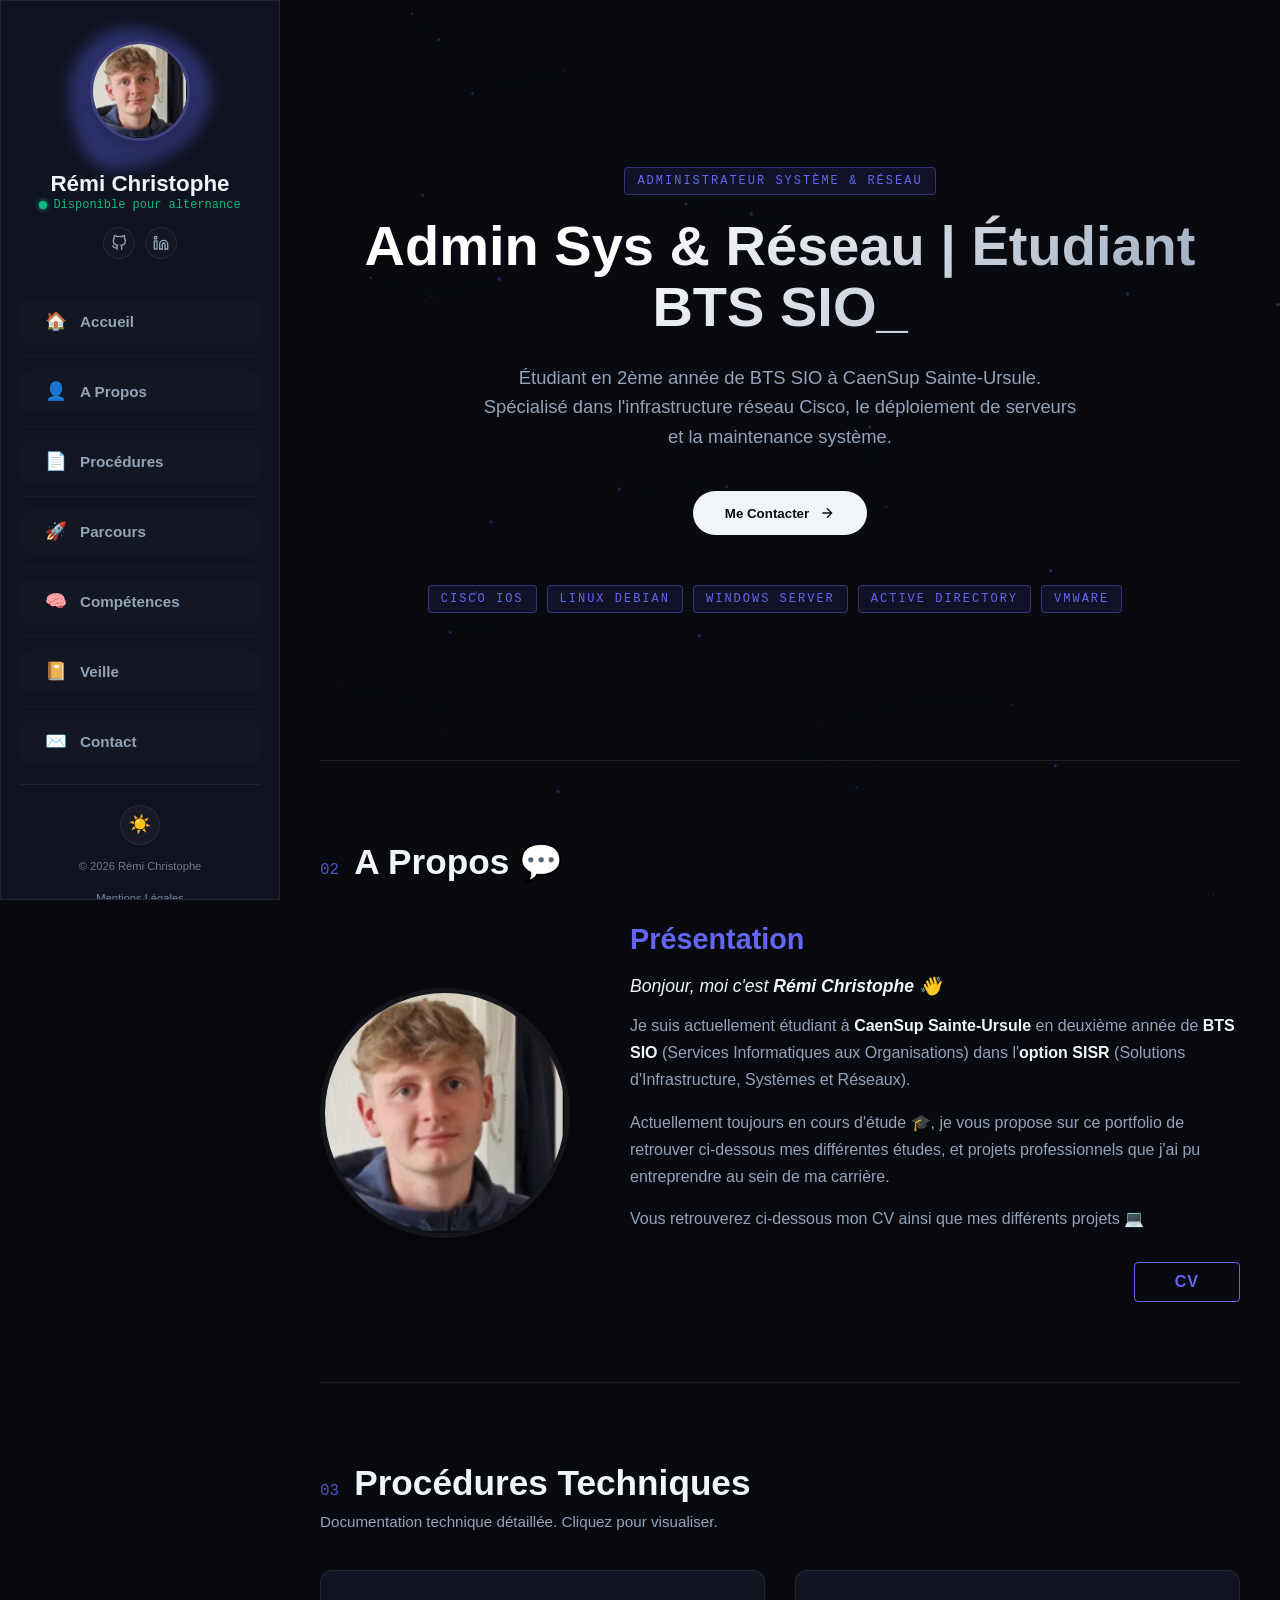
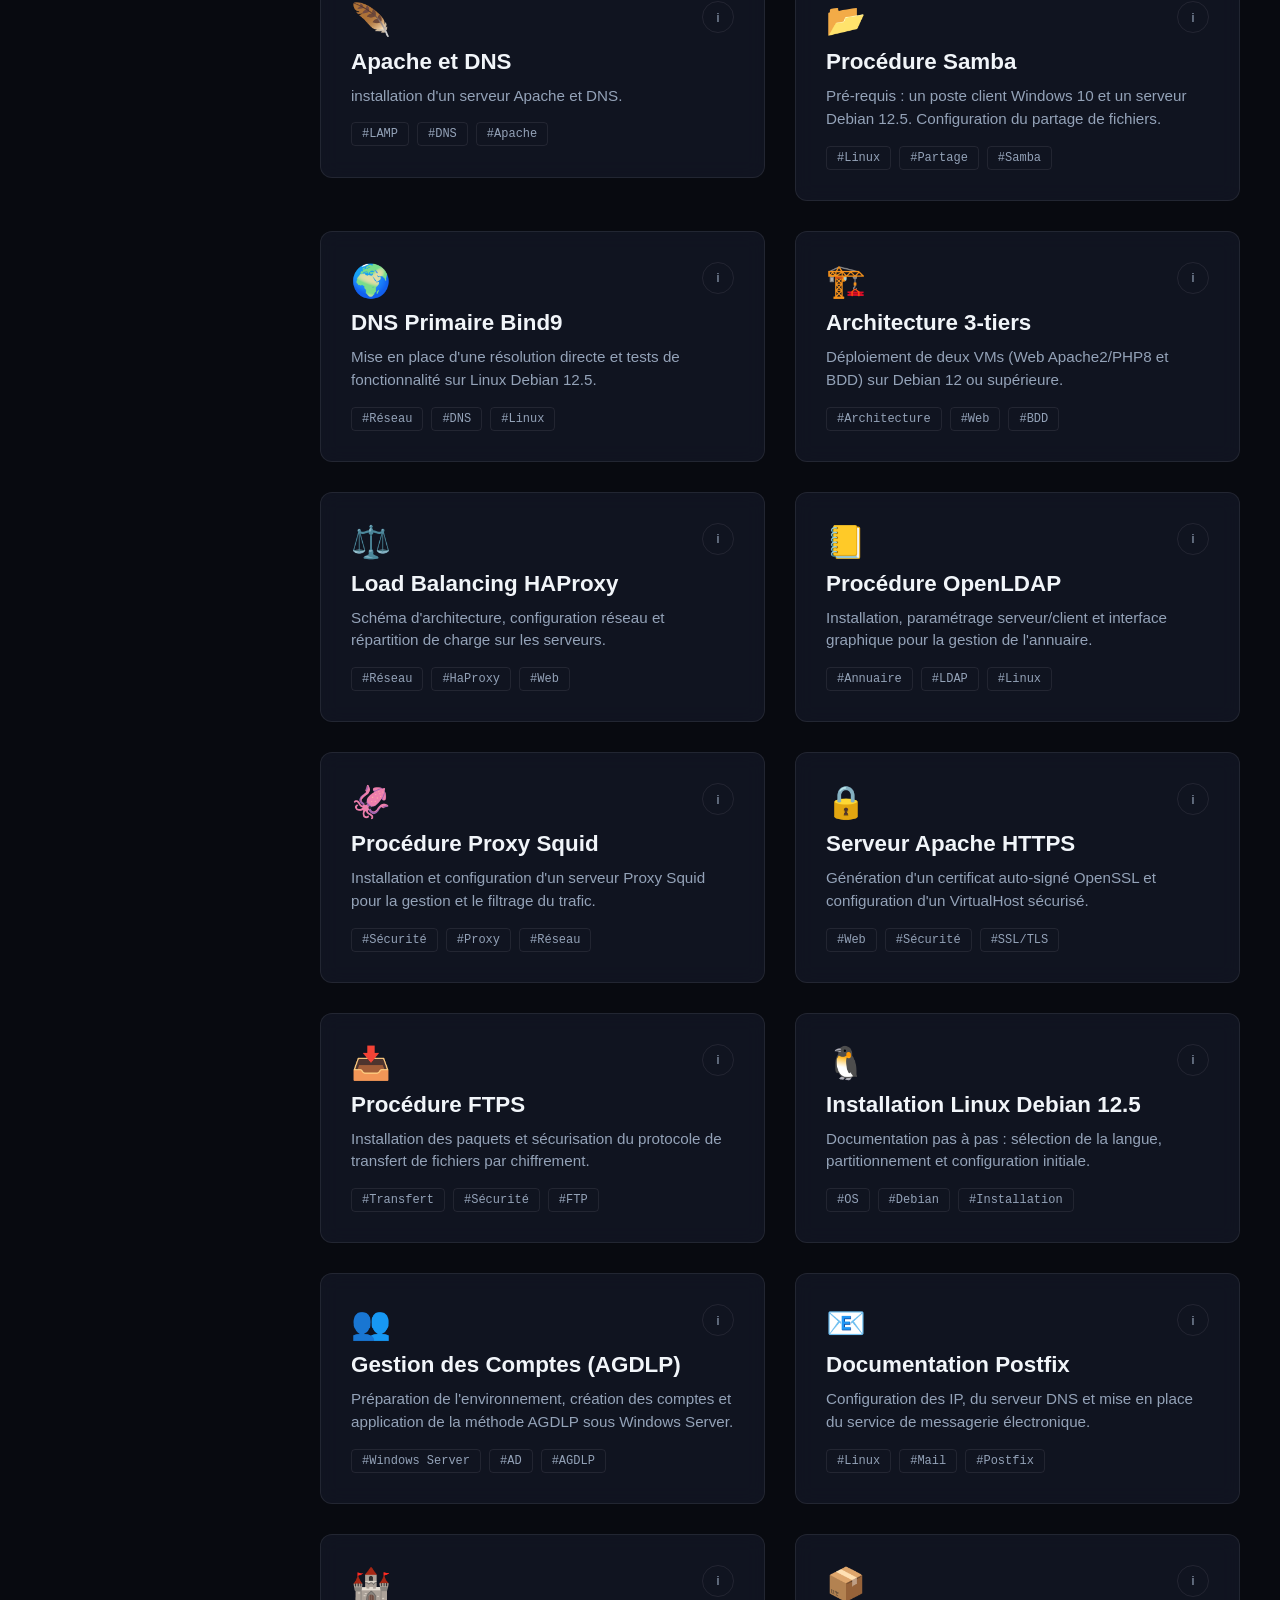
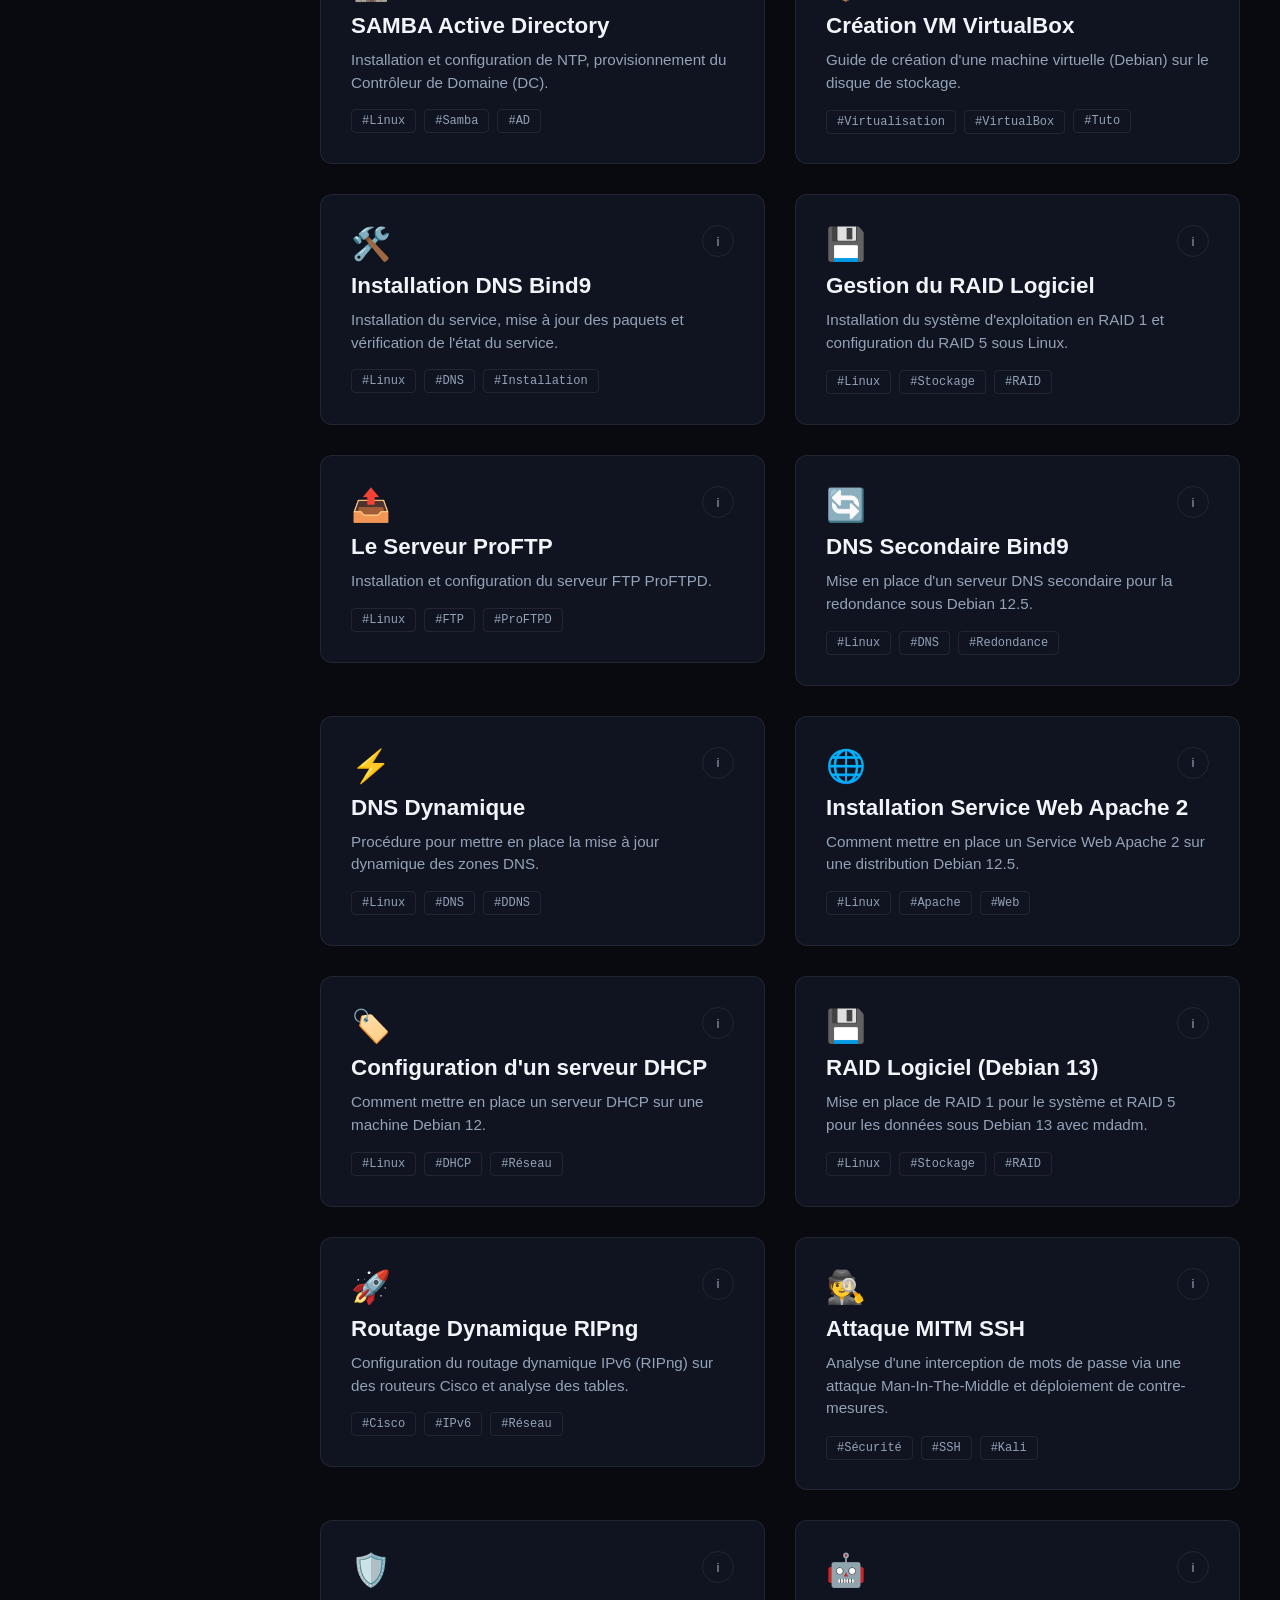
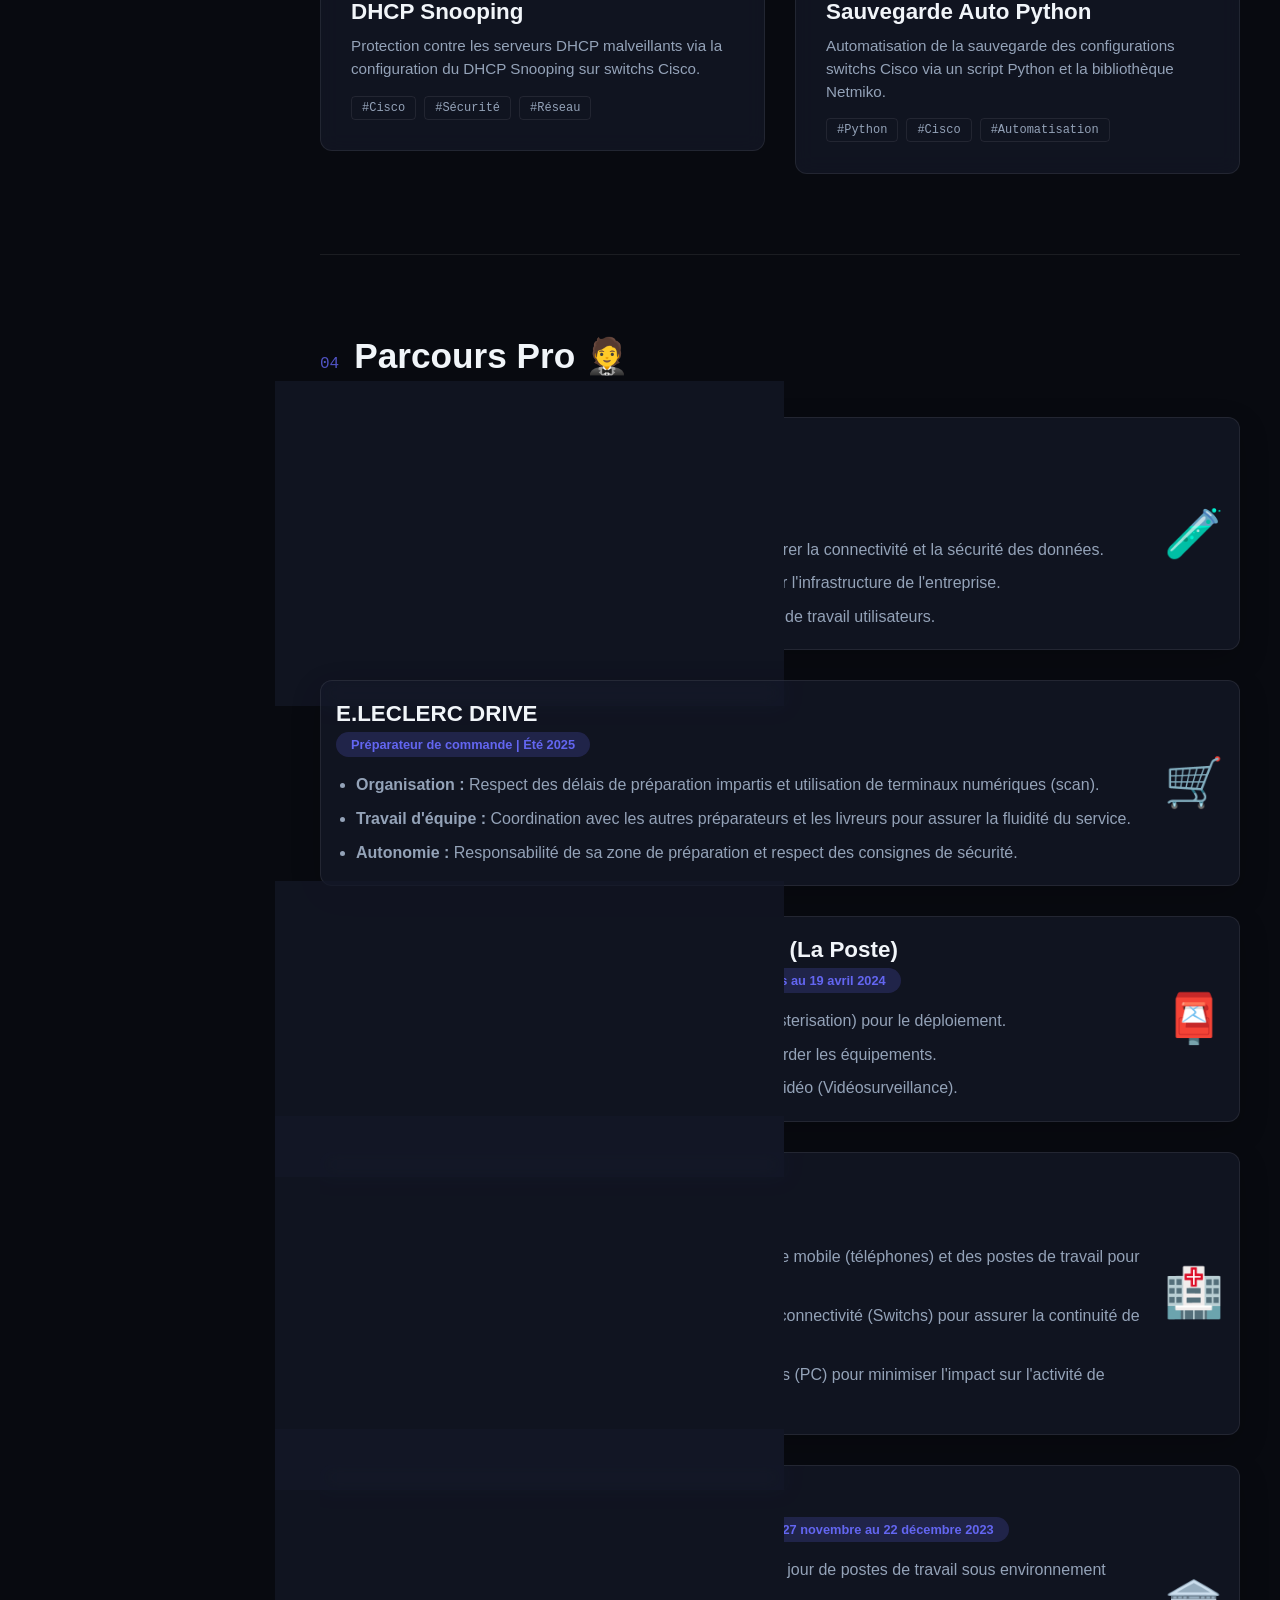
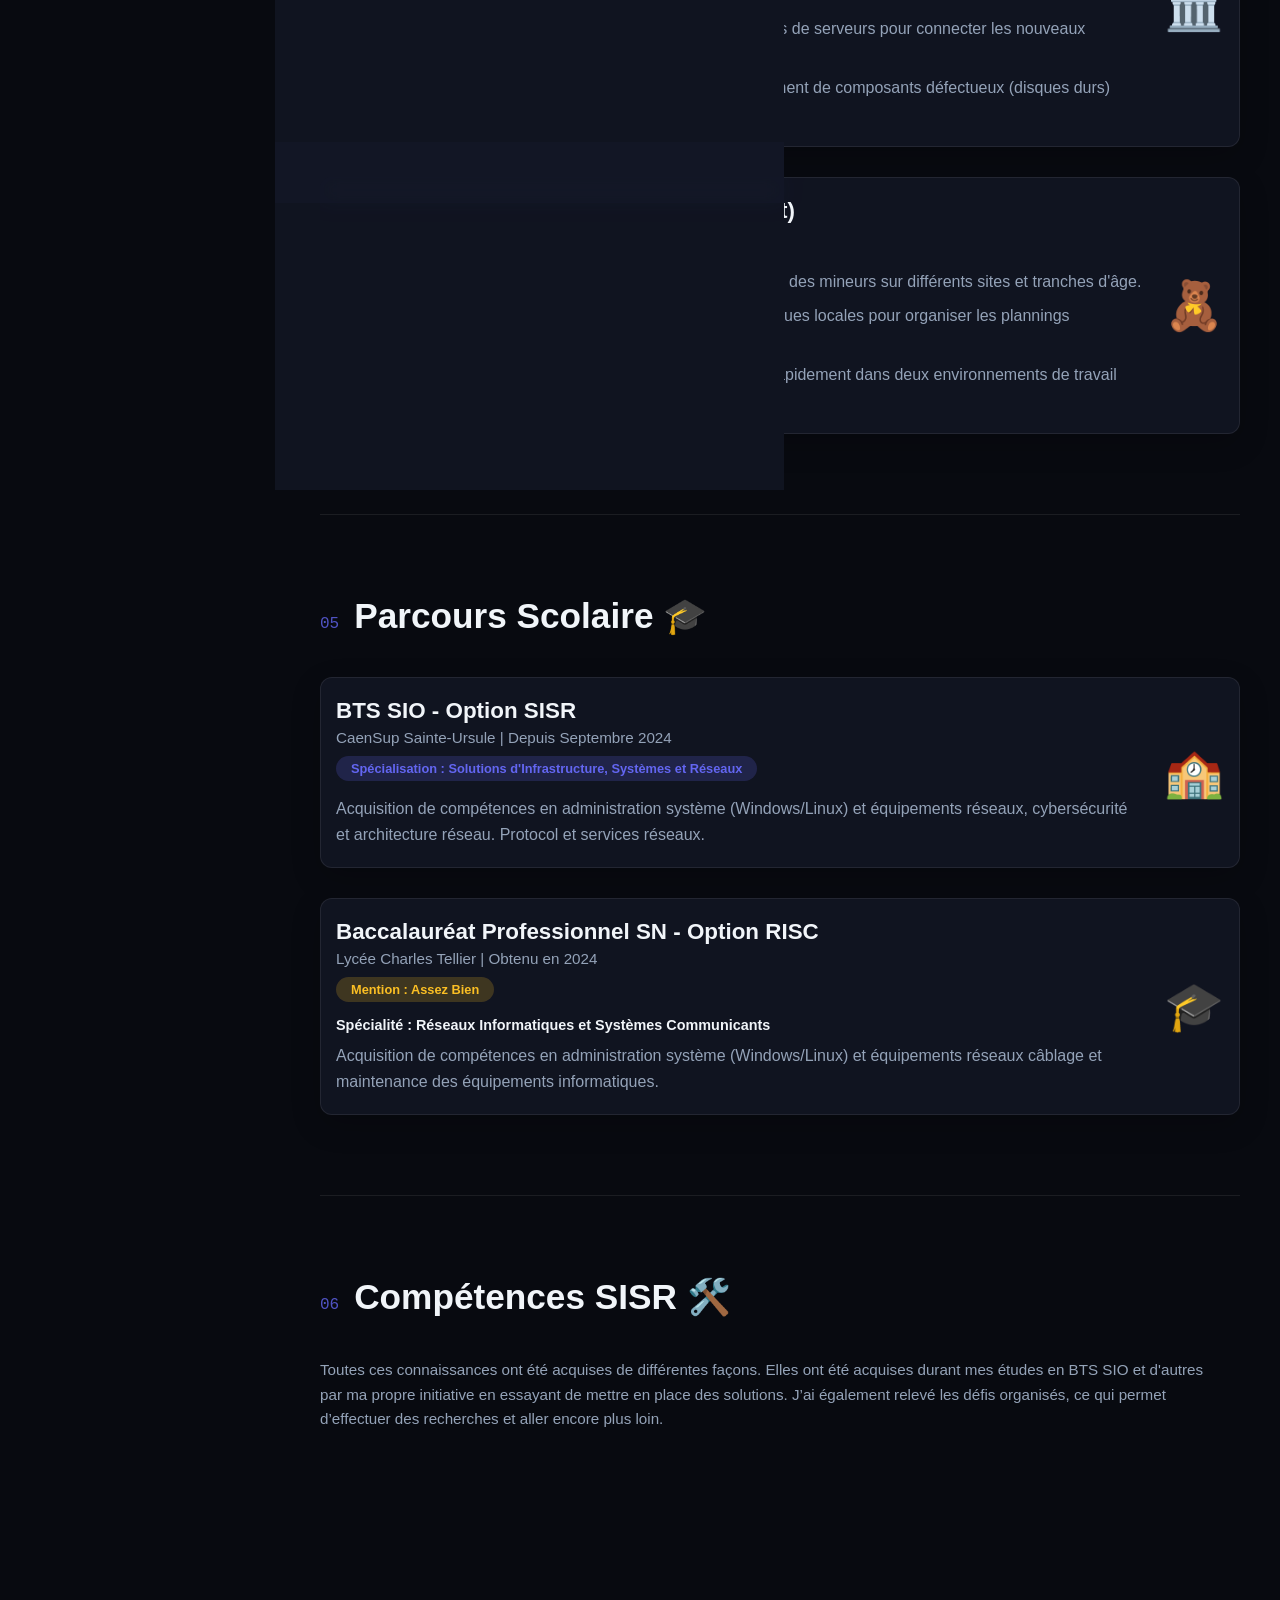
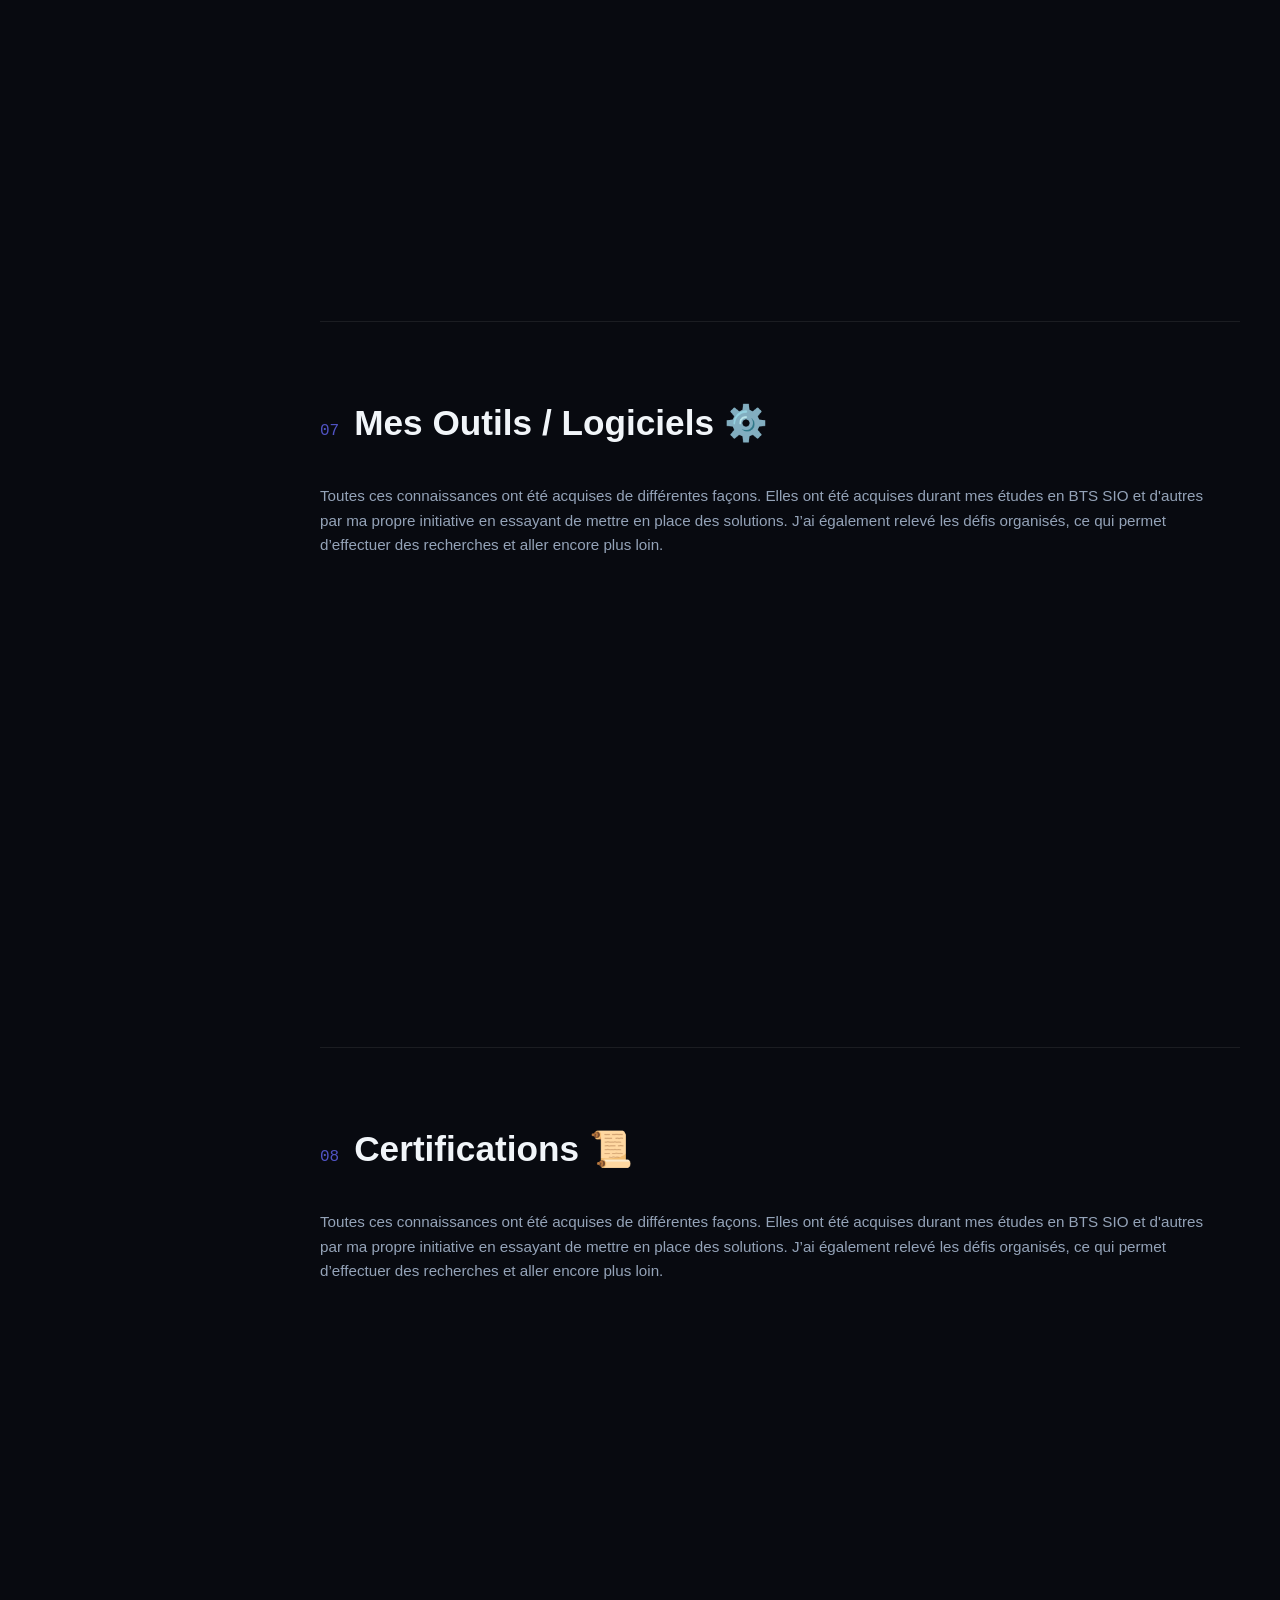
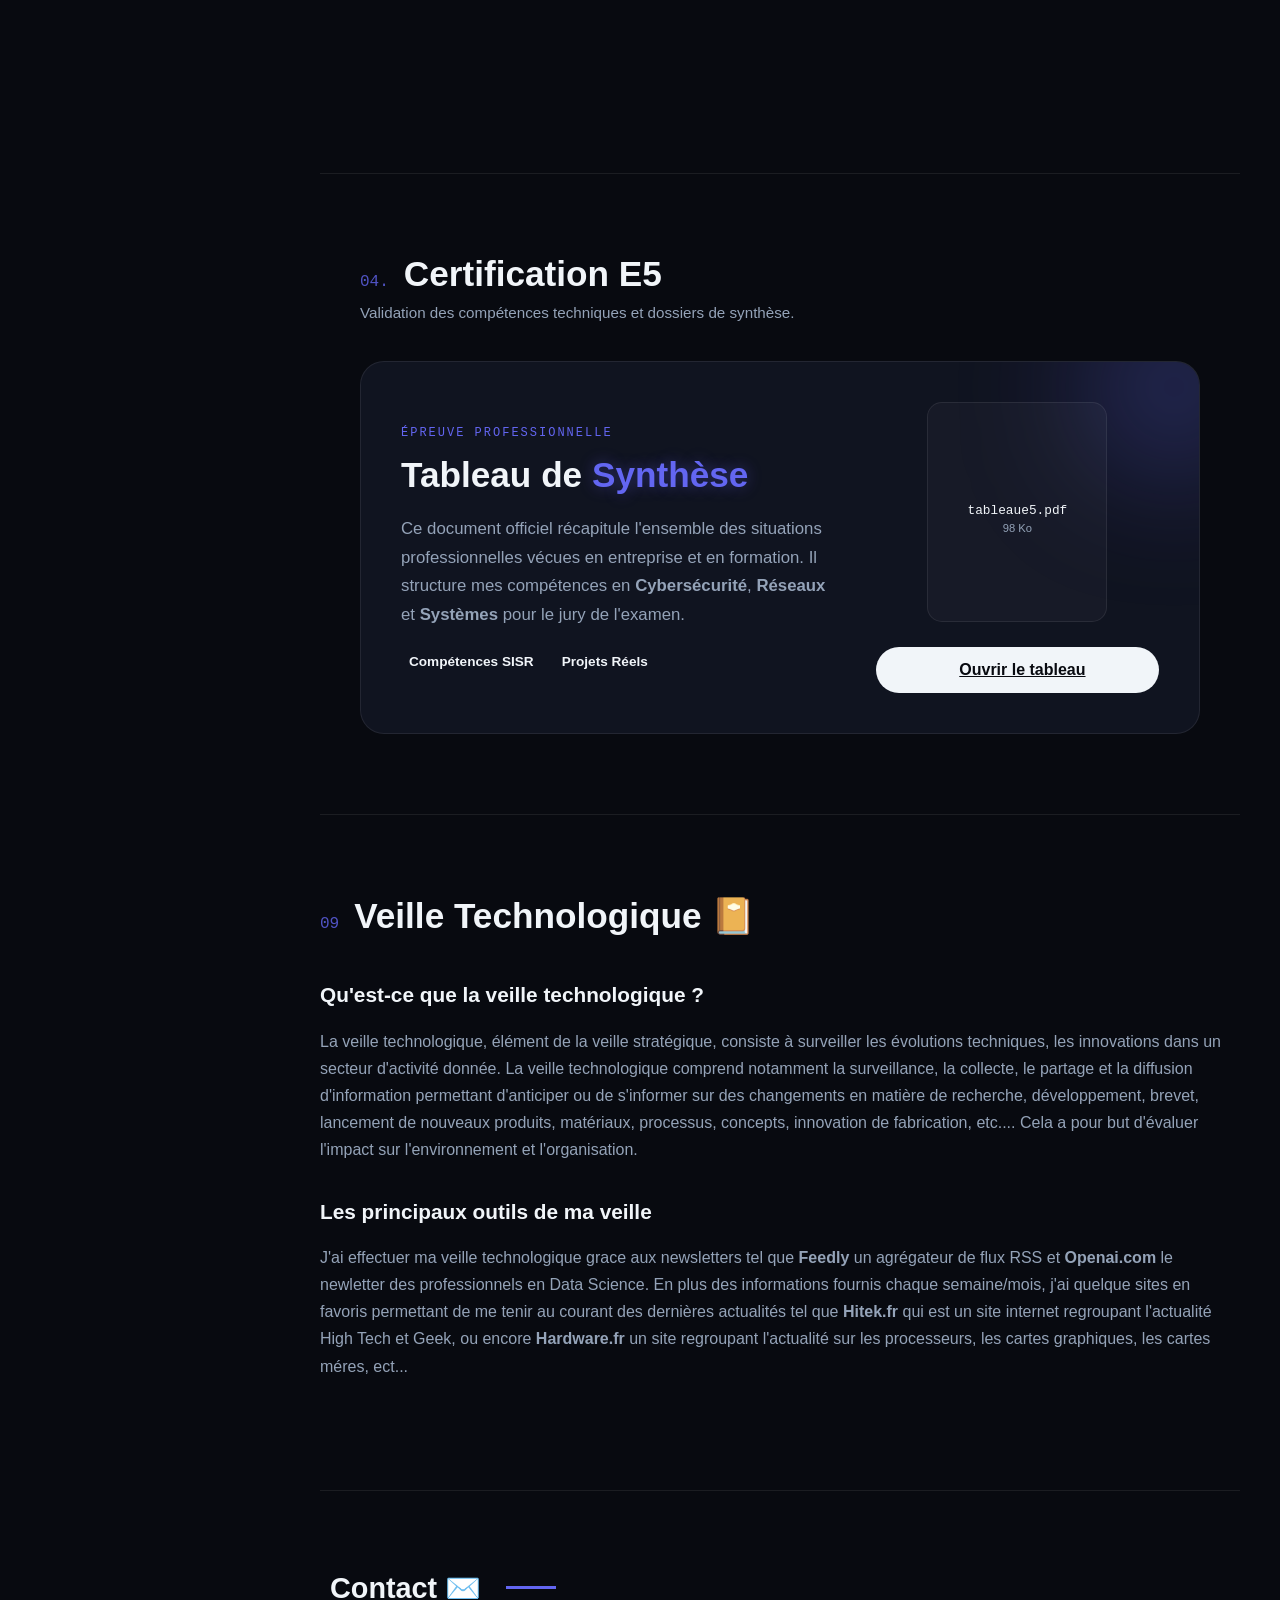
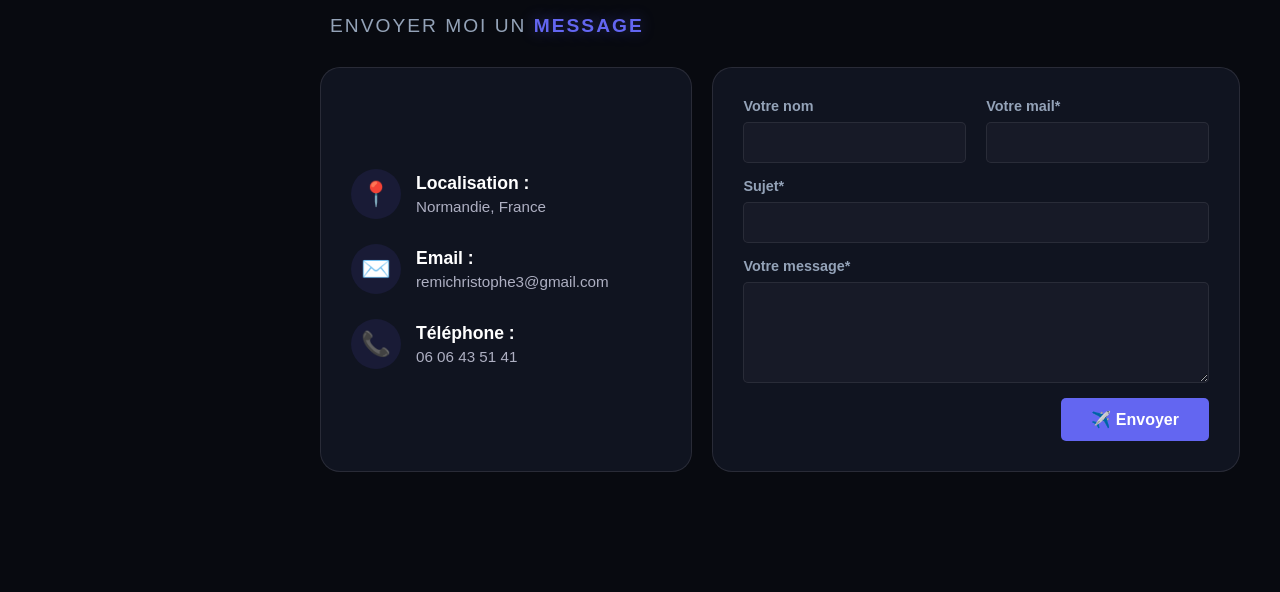
==== index.html @ 28848037 "Update index.html" ====
<!DOCTYPE html>
<html lang="fr">
<head>
    <meta charset="UTF-8">
    <meta name="viewport" content="width=device-width, initial-scale=1.0">
    
    <meta property="og:type" content="website">
    <meta property="og:title" content="Rémi Christophe | SysAdmin & Réseau">
    <meta property="og:description" content="Portfolio d'étudiant BTS SIO - Administrateur Système et Réseau.">
    
    <meta http-equiv="Content-Security-Policy" content="default-src 'self'; connect-src 'self' https://api.github.com; script-src 'self' 'unsafe-inline'; style-src 'self' 'unsafe-inline' https://fonts.googleapis.com; font-src 'self' https://fonts.gstatic.com; img-src 'self' data:; object-src 'none'; base-uri 'self'; frame-src 'self' https://docs.google.com;">
    
    <title>REMI.</title>
    
    <link id="favicon-link" rel="icon" href="assets/img/favicon.ico">
    <link rel="stylesheet" href="css/style.css">
    <link href="https://fonts.googleapis.com/css2?family=Space+Grotesk:wght@300;400;500;600;700&family=JetBrains+Mono:wght@400&family=Manrope:wght@400;600;800&display=swap" rel="stylesheet">
</head>
<body>

    <div id="loader-wrapper">
        <div class="loader-content">
            <div class="loader-text">REMI<span class="loader-dot">.</span></div>
        </div>
    </div>

    <canvas id="bg-canvas"></canvas>
    <div class="noise-overlay"></div>

    <button id="mobile-toggle-btn" class="glass-btn">☰</button>

    <button id="back-to-top" title="Retour en haut">
        <svg viewBox="0 0 24 24" fill="none" stroke="currentColor" stroke-width="3" stroke-linecap="round" stroke-linejoin="round">
            <path d="M18 15l-6-6-6 6"/>
        </svg>
    </button>

    <aside id="app-sidebar" class="glass-panel">
        <div class="sidebar-header">
            <div class="avatar-container">
                <img id="profile-avatar" src="" alt="Avatar" class="id-avatar">
            </div>
            <div class="identity-info">
                <span id="profile-name" class="id-name"></span>
                <div class="status-badge">
                    <span class="status-light"></span>
                    <span id="profile-status"></span>
                </div>
            </div>
            <div class="sidebar-social" id="sidebar-social-container">
                </div>
        </div>

        <nav class="sidebar-nav">
            <ul id="nav-list">
                </ul>
        </nav>

        <div class="sidebar-footer">
            <button id="theme-toggle" class="icon-btn glass-btn">☀️</button>
            <div class="copyright">
                <span id="footer-copy"></span>
            </div>
            <a href="#" id="legal-trigger-desktop" style="font-size: 0.7rem; color: var(--text-secondary); text-decoration: none; margin-top: 5px; opacity: 0.8;">Mentions Légales</a>
        </div>
    </aside>

    <main class="main-content">
        <div class="container">
            
            <section id="accueil" class="hero-section">
                <div class="hero-content fade-in-up">
                    <div class="hero-tag">ADMINISTRATEUR SYSTÈME & RÉSEAU</div>
                    <h1 class="hero-title"><span id="typewriter-area"></span><span class="cursor">_</span></h1>
                    <p id="profile-bio" class="bio-text"></p>

                    <div class="cta-group">
                        <button id="contact-trigger-hero" class="primary-btn pulse-anim">
                            <span>Me Contacter</span>
                            <svg width="16" height="16" viewBox="0 0 24 24" fill="none" stroke="currentColor" stroke-width="2"><path d="M5 12h14M12 5l7 7-7 7"/></svg>
                        </button>
                    </div>
                    
                    <div id="skills-section" class="skills-ticker"></div>
                </div>
            </section>

            <section id="apropos" class="section-wrapper">
                <div class="section-header fade-in-up">
                    <span class="section-number">02</span>
                    <h3 class="section-title">A Propos 💬</h3>
                </div>
                
                <div class="about-container fade-in-up">
                    <div class="about-image-wrapper">
                        <img src="assets/img/ma-photo.jpg" alt="Rémi Christophe" class="about-profile-img">
                    </div>
                    
                    <div class="about-text-content">
                        <h4 class="about-subtitle">Présentation</h4>
                        <p class="about-intro">Bonjour, moi c'est <strong>Rémi Christophe</strong> 👋</p>
                        
                        <div class="about-body">
                            <p>Je suis actuellement étudiant à <strong>CaenSup Sainte-Ursule</strong> en deuxième année de <strong>BTS SIO</strong> (Services Informatiques aux Organisations) dans l'<strong>option SISR</strong> (Solutions d'Infrastructure, Systèmes et Réseaux).</p>
                            
                            <p>Actuellement toujours en cours d'étude 🎓, je vous propose sur ce portfolio de retrouver ci-dessous mes différentes études, et projets professionnels que j'ai pu entreprendre au sein de ma carrière.</p>
                            
                            <p>Vous retrouverez ci-dessous mon CV ainsi que mes différents projets 💻</p>
                        </div>

                        <div class="about-action">
                            <a href="documents/cv_remi_christophe.pdf" target="_blank" class="cv-button-styled" download>
                                CV
                            </a>
                        </div>
                    </div>
                </div>
            </section>

            <section id="procedures" class="section-wrapper">
                <div class="section-header fade-in-up">
                    <span class="section-number">03</span>
                    <h3 class="section-title">Procédures Techniques</h3>
                </div>
                <p class="section-subtitle fade-in-up">Documentation technique détaillée. Cliquez pour visualiser.</p>
                <div id="procedures-list" class="grid"></div>
            </section>

            <section id="parcours" class="section-wrapper">
                <div class="section-header fade-in-up">
                    <span class="section-number">04</span>
                    <h3 class="section-title">Parcours Pro 🤵</h3>
                </div>
                
                <div class="fade-in-up" style="display: flex; flex-direction: column; gap: 30px;">
                    <div class="sisr-card" style="height: auto; align-items: flex-start; text-align: left; flex-direction: row; flex-wrap: wrap;">
                        <div style="flex: 1; min-width: 300px;">
                            <h4 style="font-size: 1.4rem; color: var(--text-primary); margin-bottom: 5px; font-family: var(--font-heading);">SEQENS (Industrie Chimique)</h4>
                            <span style="background: rgba(99, 102, 241, 0.2); padding: 5px 15px; border-radius: 50px; font-size: 0.8rem; color: var(--accent); font-weight: 600; display: inline-block; margin-bottom: 15px;">Stagiaire Administrateur Réseau | Mai - Juin 2025</span>
                            <p style="margin-bottom: 10px; font-weight: 600;">Gestion et optimisation de l'infrastructure locale.</p>
                            <ul style="list-style-type: disc; padding-left: 20px; color: var(--text-secondary); line-height: 1.6;">
                                <li style="margin-bottom: 8px;"><strong>Configuration Réseau :</strong> Paramétrage de switchs pour assurer la connectivité et la sécurité des données.</li>
                                <li style="margin-bottom: 8px;">Conception de schémas réseaux détaillés pour cartographier l'infrastructure de l'entreprise.</li>
                                <li><strong>Support :</strong> Diagnostic et résolution d'incidents sur les postes de travail utilisateurs.</li>
                            </ul>
                        </div>
                        <div style="font-size: 3rem; margin-left: 20px; align-self: center;">🧪</div>
                    </div>

                    <div class="sisr-card" style="height: auto; align-items: flex-start; text-align: left; flex-direction: row; flex-wrap: wrap;">
                        <div style="flex: 1; min-width: 300px;">
                            <h4 style="font-size: 1.4rem; color: var(--text-primary); margin-bottom: 5px; font-family: var(--font-heading);">E.LECLERC DRIVE</h4>
                            <span style="background: rgba(99, 102, 241, 0.2); padding: 5px 15px; border-radius: 50px; font-size: 0.8rem; color: var(--accent); font-weight: 600; display: inline-block; margin-bottom: 15px;">Préparateur de commande | Été 2025</span>
                            <ul style="list-style-type: disc; padding-left: 20px; color: var(--text-secondary); line-height: 1.6;">
                                <li style="margin-bottom: 8px;"><strong>Organisation :</strong> Respect des délais de préparation impartis et utilisation de terminaux numériques (scan).</li>
                                <li style="margin-bottom: 8px;"><strong>Travail d'équipe :</strong> Coordination avec les autres préparateurs et les livreurs pour assurer la fluidité du service.</li>
                                <li><strong>Autonomie :</strong> Responsabilité de sa zone de préparation et respect des consignes de sécurité.</li>
                            </ul>
                        </div>
                        <div style="font-size: 3rem; margin-left: 20px; align-self: center;">🛒</div>
                    </div>

                    <div class="sisr-card" style="height: auto; align-items: flex-start; text-align: left; flex-direction: row; flex-wrap: wrap;">
                        <div style="flex: 1; min-width: 300px;">
                            <h4 style="font-size: 1.4rem; color: var(--text-primary); margin-bottom: 5px; font-family: var(--font-heading);">PLATEFORME INDUSTRIELLE COURRIER (La Poste)</h4>
                            <span style="background: rgba(99, 102, 241, 0.2); padding: 5px 15px; border-radius: 50px; font-size: 0.8rem; color: var(--accent); font-weight: 600; display: inline-block; margin-bottom: 15px;">Technicien de Maintenance IT | Du 12 juin au 7 juillet 2023 et du 25 mars au 19 avril 2024</span>
                            <ul style="list-style-type: disc; padding-left: 20px; color: var(--text-secondary); line-height: 1.6;">
                                <li style="margin-bottom: 8px;"><strong>Hardware :</strong> Montage, démontage et préparation de PC (Masterisation) pour le déploiement.</li>
                                <li style="margin-bottom: 8px;"><strong>Câblage :</strong> Intervention sur les baies de brassage pour raccorder les équipements.</li>
                                <li><strong>Sécurité :</strong> Configuration et maintenance des enregistreurs vidéo (Vidéosurveillance).</li>
                            </ul>
                        </div>
                        <div style="font-size: 3rem; margin-left: 20px; align-self: center;">📮</div>
                    </div>

                    <div class="sisr-card" style="height: auto; align-items: flex-start; text-align: left; flex-direction: row; flex-wrap: wrap;">
                        <div style="flex: 1; min-width: 300px;">
                            <h4 style="font-size: 1.4rem; color: var(--text-primary); margin-bottom: 5px; font-family: var(--font-heading);">Centre hospitalier Falaise</h4>
                            <span style="background: rgba(99, 102, 241, 0.2); padding: 5px 15px; border-radius: 50px; font-size: 0.8rem; color: var(--accent); font-weight: 600; display: inline-block; margin-bottom: 15px;">Technicien Support Informatique | Janv. - Fév. 2023</span>
                            <ul style="list-style-type: disc; padding-left: 20px; color: var(--text-secondary); line-height: 1.6;">
                                <li style="margin-bottom: 8px;"><strong>Support Utilisateur :</strong> Préparation et configuration de la flotte mobile (téléphones) et des postes de travail pour le personnel soignant et administratif.</li>
                                <li style="margin-bottom: 8px;"><strong>Réseau :</strong> Diagnostic et dépannage sur les équipements de connectivité (Switchs) pour assurer la continuité de service.</li>
                                <li><strong>Maintenance :</strong> Intervention rapide sur les pannes matérielles (PC) pour minimiser l'impact sur l'activité de l'hôpital.</li>
                            </ul>
                        </div>
                        <div style="font-size: 3rem; margin-left: 20px; align-self: center;">🏥</div>
                    </div>

                    <div class="sisr-card" style="height: auto; align-items: flex-start; text-align: left; flex-direction: row; flex-wrap: wrap;">
                        <div style="flex: 1; min-width: 300px;">
                            <h4 style="font-size: 1.4rem; color: var(--text-primary); margin-bottom: 5px; font-family: var(--font-heading);">Mairie de Falaise</h4>
                            <span style="background: rgba(99, 102, 241, 0.2); padding: 5px 15px; border-radius: 50px; font-size: 0.8rem; color: var(--accent); font-weight: 600; display: inline-block; margin-bottom: 15px;">Technicien Support Informatique | Du 24 janvier au 5 février 2022 et du 27 novembre au 22 décembre 2023</span>
                            <ul style="list-style-type: disc; padding-left: 20px; color: var(--text-secondary); line-height: 1.6;">
                                <li style="margin-bottom: 8px;"><strong>Déploiement Système :</strong> Installation, configuration et mise à jour de postes de travail sous environnement Windows 10.</li>
                                <li style="margin-bottom: 8px;"><strong>Câblage & Réseau :</strong> Opérations de brassage dans les baies de serveurs pour connecter les nouveaux bureaux au réseau de la mairie.</li>
                                <li><strong>Réparation Hardware :</strong> Diagnostic de pannes et remplacement de composants défectueux (disques durs) pour prolonger la durée de vie du matériel.</li>
                            </ul>
                        </div>
                        <div style="font-size: 3rem; margin-left: 20px; align-self: center;">🏛️</div>
                    </div>

                    <div class="sisr-card" style="height: auto; align-items: flex-start; text-align: left; flex-direction: row; flex-wrap: wrap;">
                        <div style="flex: 1; min-width: 300px;">
                            <h4 style="font-size: 1.4rem; color: var(--text-primary); margin-bottom: 5px; font-family: var(--font-heading);">CENTRES DE LOISIRS (Argentan & Goulet)</h4>
                            <span style="background: rgba(99, 102, 241, 0.2); padding: 5px 15px; border-radius: 50px; font-size: 0.8rem; color: var(--accent); font-weight: 600; display: inline-block; margin-bottom: 15px;">Animateur | Été 2023 | Octobre 2024</span>
                            <ul style="list-style-type: disc; padding-left: 20px; color: var(--text-secondary); line-height: 1.6;">
                                <li style="margin-bottom: 8px;"><strong>Responsabilité :</strong> Garantie de la sécurité physique et morale des mineurs sur différents sites et tranches d'âge.</li>
                                <li style="margin-bottom: 8px;"><strong>Travail d'équipe :</strong> Coordination avec les équipes pédagogiques locales pour organiser les plannings d'activités.</li>
                                <li><strong>Adaptabilité :</strong> Gestion des conflits et capacité à s'intégrer rapidement dans deux environnements de travail différents.</li>
                            </ul>
                        </div>
                        <div style="font-size: 3rem; margin-left: 20px; align-self: center;">🧸</div>
                    </div>
                </div>
            </section>

            <section id="parcours-scolaire" class="section-wrapper">
                <div class="section-header fade-in-up">
                    <span class="section-number">05</span>
                    <h3 class="section-title">Parcours Scolaire 🎓</h3>
                </div>
                
                <div class="fade-in-up" style="display: flex; flex-direction: column; gap: 30px;">
                    <div class="sisr-card" style="height: auto; align-items: flex-start; text-align: left; flex-direction: row; flex-wrap: wrap;">
                        <div style="flex: 1; min-width: 300px;">
                            <h4 style="font-size: 1.4rem; color: var(--text-primary); margin-bottom: 5px; font-family: var(--font-heading);">BTS SIO - Option SISR</h4>
                            <div style="color: var(--text-secondary); font-size: 0.95rem; margin-bottom: 10px;">CaenSup Sainte-Ursule | Depuis Septembre 2024</div>
                            <span style="background: rgba(99, 102, 241, 0.2); padding: 5px 15px; border-radius: 50px; font-size: 0.8rem; color: var(--accent); font-weight: 600; display: inline-block; margin-bottom: 15px;">Spécialisation : Solutions d'Infrastructure, Systèmes et Réseaux</span>
                            <p style="color: var(--text-secondary); line-height: 1.6;">Acquisition de compétences en administration système (Windows/Linux) et équipements réseaux, cybersécurité et architecture réseau. Protocol et services réseaux.</p>
                        </div>
                        <div style="font-size: 3rem; margin-left: 20px; align-self: center;">🏫</div>
                    </div>

                    <div class="sisr-card" style="height: auto; align-items: flex-start; text-align: left; flex-direction: row; flex-wrap: wrap;">
                        <div style="flex: 1; min-width: 300px;">
                            <h4 style="font-size: 1.4rem; color: var(--text-primary); margin-bottom: 5px; font-family: var(--font-heading);">Baccalauréat Professionnel SN - Option RISC</h4>
                            <div style="color: var(--text-secondary); font-size: 0.95rem; margin-bottom: 10px;">Lycée Charles Tellier | Obtenu en 2024</div>
                            <span style="background: rgba(251, 191, 36, 0.2); padding: 5px 15px; border-radius: 50px; font-size: 0.8rem; color: var(--gold); font-weight: 600; display: inline-block; margin-bottom: 15px;">Mention : Assez Bien</span>
                            <div style="margin-bottom:10px; font-weight:600; font-size:0.9rem; color:var(--text-primary);">Spécialité : Réseaux Informatiques et Systèmes Communicants</div>
                            <p style="color: var(--text-secondary); line-height: 1.6;">Acquisition de compétences en administration système (Windows/Linux) et équipements réseaux câblage et maintenance des équipements informatiques.</p>
                        </div>
                        <div style="font-size: 3rem; margin-left: 20px; align-self: center;">🎓</div>
                    </div>
                </div>
            </section>

            <section id="competences" class="section-wrapper">
                <div class="section-header fade-in-up">
                    <span class="section-number">06</span>
                    <h3 class="section-title">Compétences SISR 🛠️</h3>
                </div>
                
                <p class="section-subtitle fade-in-up" style="margin-top: 0px; line-height: 1.6; max-width: 900px;">
                    Toutes ces connaissances ont été acquises de différentes façons. Elles ont été acquises durant mes études en BTS SIO et d'autres par ma propre initiative en essayant de mettre en place des solutions. J’ai également relevé les défis organisés, ce qui permet d’effectuer des recherches et aller encore plus loin.
                </p>

                <div class="sisr-grid fade-in-up">
                    <div class="sisr-card">
                        <div class="sisr-icon">📡</div>
                        <div class="sisr-label">CISCO IOS</div>
                    </div>
                    
                    <div class="sisr-card">
                        <div class="sisr-icon">🖥️</div>
                        <div class="sisr-label">WIN SERVER</div>
                    </div>

                    <div class="sisr-card">
                        <div class="sisr-icon">🐧</div>
                        <div class="sisr-label">LINUX / DEBIAN</div>
                    </div>

                    <div class="sisr-card">
                        <div class="sisr-icon">👥</div>
                        <div class="sisr-label">ACTIVE DIR.</div>
                    </div>

                    <div class="sisr-card">
                        <div class="sisr-icon">☁️</div>
                        <div class="sisr-label">VMWARE / ESXI</div>
                    </div>

                    <div class="sisr-card">
                        <div class="sisr-icon">⌨️</div>
                        <div class="sisr-label">POWERSHELL</div>
                    </div>
                </div>
            </section>

            <section id="outils" class="section-wrapper">
                <div class="section-header fade-in-up">
                    <span class="section-number">07</span>
                    <h3 class="section-title">Mes Outils / Logiciels ⚙️</h3>
                </div>
                
                <p class="section-subtitle fade-in-up" style="margin-top: 0px; line-height: 1.6; max-width: 900px;">
                    Toutes ces connaissances ont été acquises de différentes façons. Elles ont été acquises durant mes études en BTS SIO et d'autres par ma propre initiative en essayant de mettre en place des solutions. J’ai également relevé les défis organisés, ce qui permet d’effectuer des recherches et aller encore plus loin.
                </p>

                <div class="sisr-grid fade-in-up">
                    <div class="sisr-card">
                        <div class="sisr-icon">🎓</div>
                        <div class="sisr-label">PACKET TRACER</div>
                    </div>
                    
                    <div class="sisr-card">
                        <div class="sisr-icon">🦈</div>
                        <div class="sisr-label">WIRESHARK</div>
                    </div>

                    <div class="sisr-card">
                        <div class="sisr-icon">📟</div>
                        <div class="sisr-label">PUTTY / SSH</div>
                    </div>

                    <div class="sisr-card">
                        <div class="sisr-icon">📦</div>
                        <div class="sisr-label">VIRTUALBOX</div>
                    </div>

                    <div class="sisr-card">
                        <div class="sisr-icon">🎫</div>
                        <div class="sisr-label">GLPI / TICKETS</div>
                    </div>

                    <div class="sisr-card">
                        <div class="sisr-icon">📐</div>
                        <div class="sisr-label">VISIO / DRAW.IO</div>
                    </div>
                </div>
            </section>

            <section id="certifications" class="section-wrapper">
                <div class="section-header fade-in-up">
                    <span class="section-number">08</span>
                    <h3 class="section-title">Certifications 📜</h3>
                </div>
                
                <p class="section-subtitle fade-in-up" style="margin-top: 0px; line-height: 1.6; max-width: 900px;">
                    Toutes ces connaissances ont été acquises de différentes façons. Elles ont été acquises durant mes études en BTS SIO et d'autres par ma propre initiative en essayant de mettre en place des solutions. J’ai également relevé les défis organisés, ce qui permet d’effectuer des recherches et aller encore plus loin.
                </p>

                <div class="sisr-grid fade-in-up">
                    <div class="sisr-card cert-card">
                        <div class="cert-info-wrapper">
                            <span class="cert-info-icon">i</span>
                            <div class="cert-tooltip">MOOC de l'ANSSI : Hygiène informatique et cybersécurité.</div>
                        </div>
                        <a href="documents/secnumacademie.pdf" target="_blank" class="cert-link-overlay">
                            <div class="sisr-icon">🛡️</div>
                            <div class="sisr-label">SECNUMACADÉMIE</div>
                            <div class="pdf-badge">Voir le PDF 📄</div>
                        </a>
                    </div>
                    
                    <div class="sisr-card cert-card">
                        <div class="cert-info-wrapper">
                            <span class="cert-info-icon">i</span>
                            <div class="cert-tooltip">Introduction aux enjeux de la cybersécurité.</div>
                        </div>
                        <a href="documents/attestation_spark.pdf" target="_blank" class="cert-link-overlay">
                            <div class="sisr-icon">⚠️</div>
                            <div class="sisr-label">SPARK CYBER</div>
                            <div class="pdf-badge">Voir le PDF 📄</div>
                        </a>
                    </div>

                    <div class="sisr-card cert-card">
                        <div class="cert-info-wrapper">
                            <span class="cert-info-icon">i</span>
                            <div class="cert-tooltip">Bonnes pratiques de sécurité en entreprise.</div>
                        </div>
                        <a href="documents/attestation_cyber.pdf" target="_blank" class="cert-link-overlay">
                            <div class="sisr-icon">🔒</div>
                            <div class="sisr-label">SENSIBILISATION CYBER</div>
                            <div class="pdf-badge">Voir le PDF 📄</div>
                        </a>
                    </div>

                    <div class="sisr-card cert-card">
                        <div class="cert-info-wrapper">
                            <span class="cert-info-icon">i</span>
                            <div class="cert-tooltip">Bases de la sécurité des réseaux et protection.</div>
                        </div>
                        <a href="documents/cisco_intro_cyber.pdf" target="_blank" class="cert-link-overlay">
                            <div class="sisr-icon">📡</div>
                            <div class="sisr-label">CISCO INTRO CYBER</div>
                            <div class="pdf-badge">Voir le PDF 📄</div>
                        </a>
                    </div>

                    <div class="sisr-card cert-card">
                        <div class="cert-info-wrapper">
                            <span class="cert-info-icon">i</span>
                            <div class="cert-tooltip">Fondamentaux des réseaux et protocoles (OSI, TCP/IP).</div>
                        </div>
                        <a href="documents/cisco_basics.pdf" target="_blank" class="cert-link-overlay">
                            <div class="sisr-icon">🌐</div>
                            <div class="sisr-label">CISCO BASICS</div>
                            <div class="pdf-badge">Voir le PDF 📄</div>
                        </a>
                    </div>

                    <div class="sisr-card cert-card">
                        <div class="cert-info-wrapper">
                            <span class="cert-info-icon">i</span>
                            <div class="cert-tooltip">Configuration des équipements (Switchs, Routeurs).</div>
                        </div>
                        <a href="documents/cisco_config.pdf" target="_blank" class="cert-link-overlay">
                            <div class="sisr-icon">⚙️</div>
                            <div class="sisr-label">CISCO CONFIG</div>
                            <div class="pdf-badge">Voir le PDF 📄</div>
                        </a>
                    </div>

                    <div class="sisr-card cert-card">
                        <div class="cert-info-wrapper">
                            <span class="cert-info-icon">i</span>
                            <div class="cert-tooltip">Adressage IPv4/IPv6 et dépannage réseau.</div>
                        </div>
                        <a href="documents/cisco_addressing.pdf" target="_blank" class="cert-link-overlay">
                            <div class="sisr-icon">🔍</div>
                            <div class="sisr-label">CISCO IP & TROUBLESHOOT</div>
                            <div class="pdf-badge">Voir le PDF 📄</div>
                        </a>
                    </div>

                    <div class="sisr-card cert-card">
                        <div class="cert-info-wrapper">
                            <span class="cert-info-icon">i</span>
                            <div class="cert-tooltip">Certification des compétences numériques transversales.</div>
                        </div>
                        <a href="documents/certification_pix.pdf" target="_blank" class="cert-link-overlay">
                            <div class="sisr-icon">🖥️</div>
                            <div class="sisr-label">CERTIFICATION PIX</div>
                            <div class="pdf-badge">Voir le PDF 📄</div>
                        </a>
                    </div>
                </div>
            </section>

            <section id="epreuve-e5" class="section-wrapper fade-in-up">
    <div class="container">
        <div class="section-header">
            <span class="section-number">04.</span>
            <h2 class="section-title">Certification E5</h2>
        </div>
        <p class="section-subtitle">Validation des compétences techniques et dossiers de synthèse.</p>

        <div class="e5-glass-container">
            <div class="e5-content">
                <div class="e5-badge-top">Épreuve Professionnelle</div>
                <h3 class="e5-main-title">Tableau de <span class="highlight-text">Synthèse</span></h3>
                <p class="e5-description">
                    Ce document officiel récapitule l'ensemble des situations professionnelles vécues en entreprise et en formation. Il structure mes compétences en <strong>Cybersécurité</strong>, <strong>Réseaux</strong> et <strong>Systèmes</strong> pour le jury de l'examen.
                </p>
                <div class="e5-features">
                    <div class="feat"><i class="fas fa-check-circle"></i> Compétences SISR</div>
                    <div class="feat"><i class="fas fa-check-circle"></i> Projets Réels</div>
                </div>
            </div>
            
            <div class="e5-visual">
                <div class="pdf-card-preview">
                    <i class="fas fa-file-pdf pdf-main-icon"></i>
                    <div class="pdf-info-mini">
                        <span class="pdf-name">tableaue5.pdf</span>
                        <span class="pdf-size">98 Ko</span>
                    </div>
                </div>
                <a href="Tableau_Synthese_E5.pdf" target="_blank" class="primary-btn e5-btn">
                    <i class="fas fa-external-link-alt"></i>
                    Ouvrir le tableau
                </a>
            </div>
        </div>
    </div>
</section>
          
            <section id="veille" class="section-wrapper">
                <div class="section-header fade-in-up">
                    <span class="section-number">09</span>
                    <h3 class="section-title">Veille Technologique 📔</h3>
                </div>
                
                <div class="fade-in-up" style="color: var(--text-secondary); line-height: 1.7; margin-bottom: 30px;">
                    <h4 style="color: var(--text-primary); font-family: var(--font-heading); font-size: 1.3rem; margin-bottom: 15px;">Qu'est-ce que la veille technologique ?</h4>
                    <p style="margin-bottom: 30px;">
                        La veille technologique, élément de la veille stratégique, consiste à surveiller les évolutions techniques, les innovations dans un secteur d'activité donnée. La veille technologique comprend notamment la surveillance, la collecte, le partage et la diffusion d'information permettant d'anticiper ou de s'informer sur des changements en matière de recherche, développement, brevet, lancement de nouveaux produits, matériaux, processus, concepts, innovation de fabrication, etc.... Cela a pour but d'évaluer l'impact sur l'environnement et l'organisation.
                    </p>

                    <h4 style="color: var(--text-primary); font-family: var(--font-heading); font-size: 1.3rem; margin-bottom: 15px;">Les principaux outils de ma veille</h4>
                    <p>
                        J'ai effectuer ma veille technologique grace aux newsletters tel que <strong>Feedly</strong> un agrégateur de flux RSS et <strong>Openai.com</strong> le newletter des professionnels en Data Science. En plus des informations fournis chaque semaine/mois, j'ai quelque sites en favoris permettant de me tenir au courant des dernières actualités tel que <strong>Hitek.fr</strong> qui est un site internet regroupant l'actualité High Tech et Geek, ou encore <strong>Hardware.fr</strong> un site regroupant l'actualité sur les processeurs, les cartes graphiques, les cartes méres, ect...
                    </p>
                </div>
            </section>

             <section id="contact-bottom" class="section-wrapper">
                <div class="contact-new-header">
                    <h3 class="contact-new-title">Contact ✉️</h3>
                    <div class="contact-new-subtitle">ENVOYER MOI UN <span class="highlight-text">MESSAGE</span></div>
                </div>

                <div class="contact-new-wrapper fade-in-up">
                    <div class="contact-new-info">
                        <div class="info-item-new">
                            <div class="icon-circle">📍</div>
                            <div class="info-text">
                                <h4>Localisation :</h4>
                                <p>Normandie, France</p>
                            </div>
                        </div>
                        <div class="info-item-new">
                            <div class="icon-circle">✉️</div>
                            <div class="info-text">
                                <h4>Email :</h4>
                                <p id="footer-email-display">remichristophe3@gmail.com</p>
                            </div>
                        </div>
                        <div class="info-item-new">
                            <div class="icon-circle">📞</div>
                            <div class="info-text">
                                <h4>Téléphone :</h4>
                                <p>06 06 43 51 41</p>
                            </div>
                        </div>
                    </div>

                    <div class="contact-new-form-container">
                        <form id="footer-form" class="new-design-form">
                            <div class="form-row">
                                <div class="form-group-new">
                                    <label>Votre nom</label>
                                    <input type="text" required>
                                </div>
                                <div class="form-group-new">
                                    <label>Votre mail*</label>
                                    <input type="email" required>
                                </div>
                            </div>
                            <div class="form-group-new">
                                <label>Sujet*</label>
                                <input type="text" required>
                            </div>
                            <div class="form-group-new">
                                <label>Votre message*</label>
                                <textarea rows="5" required></textarea>
                            </div>
                            <div class="form-submit-wrapper">
                                <button type="submit" class="new-submit-btn">✈️ Envoyer</button>
                            </div>
                        </form>
                    </div>
                </div>
            </section>

            <footer class="glass-panel fade-in-up mobile-footer">
                <div class="footer-content">
                    <div class="sys-info">
                        <span id="last-update" class="sys-status">System Online</span>
                    </div>
                    <div class="footer-links">
                        <a href="#" id="legal-trigger">Mentions Légales</a>
                    </div>
                </div>
            </footer>
        </div>
    </main>

    <div id="contact-modal" class="modal-overlay">
        <div class="modal-content glass-panel contact-modal-size new-modal-style">
            <div class="contact-new-wrapper full-height">
                    <div class="contact-new-info modal-fix-info">
                        <h3 class="modal-mini-title">Contactez-moi</h3>
                        <div class="info-item-new">
                            <div class="icon-circle">📍</div>
                            <div class="info-text">
                                <h4>Localisation</h4>
                                <p>Normandie, France</p>
                            </div>
                        </div>
                        <div class="info-item-new">
                            <div class="icon-circle">✉️</div>
                            <div class="info-text">
                                <h4>Email</h4>
                                <p id="display-email-text">...</p>
                            </div>
                        </div>
                        <div class="info-item-new">
                            <div class="icon-circle">📞</div>
                            <div class="info-text">
                                <h4>Téléphone</h4>
                                <p>06 06 43 51 41</p>
                            </div>
                        </div>
                    </div>

                    <div class="contact-new-form-container modal-fix-form">
                        <button id="contact-close-btn" class="close-btn-abs">×</button>
                        <form id="beautiful-form" class="new-design-form">
                            <div class="form-row">
                                <div class="form-group-new">
                                    <label>Nom</label>
                                    <input type="text" id="form-name" required>
                                </div>
                                <div class="form-group-new">
                                    <label>Email*</label>
                                    <input type="email" id="form-email" required>
                                </div>
                            </div>
                            <div class="form-group-new">
                                <label>Message*</label>
                                <textarea id="form-message" rows="3" required></textarea>
                            </div>
                            <button type="submit" class="new-submit-btn full-width">Envoyer le message</button>
                            <p id="form-feedback" style="display:none; margin-top:10px; color:#10b981;">Message transmis.</p>
                        </form>
                    </div>
            </div>
        </div>
    </div>

    <div id="project-modal" class="modal-overlay">
        <div class="modal-content glass-panel large-modal">
            <div class="modal-header"><span id="modal-project-title">PROJECT_DATA</span><button id="project-close-btn" class="close-btn">×</button></div>
            <div class="modal-body">
                <p id="modal-project-desc"></p>
                <div id="modal-project-tags" class="tags-container"></div>
            </div>
        </div>
    </div>

    <div id="legal-modal" class="modal-overlay">
        <div class="modal-content glass-panel">
            <div class="modal-header"><span>Mentions Légales</span><button id="legal-close-btn" class="close-btn">×</button></div>
            <div class="modal-body legal-text" style="overflow-y: auto; max-height: 70vh;">
                <h4 style="color:var(--accent); margin-bottom:10px;">1. Éditeur</h4>
                <p style="margin-bottom:15px;"><strong>Rémi Christophe</strong><br>Étudiant BTS SIO - Option SISR<br>Contact : <span class="mono-text">remichristophe3@gmail.com</span></p>

                <h4 style="color:var(--accent); margin-bottom:10px;">2. Hébergement</h4>
                <p style="margin-bottom:15px;">Ce site est hébergé par <strong>GitHub Pages</strong> (GitHub Inc.).<br>Adresse : 88 Colin P. Kelly Jr Street, San Francisco, CA 94107, United States.</p>

                <h4 style="color:var(--accent); margin-bottom:10px;">3. Formulaire de Contact</h4>
                <p style="margin-bottom:15px;">Le formulaire de contact utilise le service <strong>Formspree</strong>. Les informations soumises sont transmises directement par email et ne sont pas stockées sur le serveur du site.</p>

                <h4 style="color:var(--accent); margin-bottom:10px;">4. Données Personnelles</h4>
                <p>Ce site est statique et n'utilise pas de cookies de traçage publicitaire. Les seules données collectées sont celles que vous fournissez volontairement via le formulaire de contact.</p>
            </div>
        </div>
    </div>

    <script src="js/config.js"></script>
    <script src="js/app.js"></script>
</body>

</html>
---- css/style.css ----
:root {
    --bg-deep: #080a10;
    --bg-panel: rgba(20, 25, 40, 0.7);
    --border-light: rgba(255, 255, 255, 0.08);
    --border-hover: rgba(255, 255, 255, 0.25);
    
    --text-primary: #f1f5f9;
    --text-secondary: #94a3b8;
    
    --accent: #6366f1; 
    --accent-glow: rgba(99, 102, 241, 0.4);
    --gold: #fbbf24;
    --green-signal: #10b981;

    --font-heading: 'Space Grotesk', sans-serif;
    --font-body: 'Manrope', sans-serif;
    --font-mono: 'JetBrains Mono', monospace;
    
    --radius: 12px;
    --sidebar-width: 280px;
}

body.light-mode {
    --bg-deep: #f0f2f5;
    --bg-panel: rgba(255, 255, 255, 0.85);
    --border-light: rgba(0, 0, 0, 0.08);
    --border-hover: rgba(0, 0, 0, 0.15);
    --text-primary: #0f172a;
    --text-secondary: #475569;
    --accent: #4f46e5;
    --accent-glow: rgba(79, 70, 229, 0.15);
}

* { box-sizing: border-box; margin: 0; padding: 0; }
html { scroll-behavior: smooth; }
body { background-color: var(--bg-deep); color: var(--text-primary); font-family: var(--font-body); overflow-x: hidden; min-height: 100vh; }

/* CANVAS & LOADER */
#bg-canvas { position: fixed; top: 0; left: 0; width: 100%; height: 100%; z-index: -1; pointer-events: none; opacity: 0.6; }

/* Conteneur principal qui couvre tout l'écran */
#loader-wrapper { 
    position: fixed; 
    top: 0; 
    left: 0; 
    width: 100%; 
    height: 100%; 
    background: var(--bg-deep); /* Fond sombre du site */
    z-index: 9999; 
    display: flex; 
    justify-content: center; 
    align-items: center; 
    transition: opacity 0.8s ease, visibility 0.8s; 
}

/* Le texte "REMI." */
.loader-text { 
    font-family: var(--font-heading); /* Space Grotesk pour le côté chic/moderne */
    font-size: 3.5rem; /* Grand et imposant */
    font-weight: 800; /* Très gras */
    letter-spacing: 4px; /* Espacement des lettres comme sur la capture */
    color: var(--text-secondary); /* Gris élégant */
    text-transform: uppercase;
    opacity: 0; /* Commence invisible pour l'animation */
    animation: textFadeIn 2s ease-in-out infinite alternate;
}

/* Le point "." en couleur */
.loader-dot {
    color: var(--accent); /* Ton violet */
}

/* Animation de respiration douce */
@keyframes textFadeIn { 
    0% { opacity: 0.3; transform: scale(0.98); } 
    100% { opacity: 1; transform: scale(1); } 
}

/* On supprime les anciens styles qui ne servent plus */
.loader-circle { display: none; }
.pulse-anim { animation: pulseBtn 3s infinite; }
@keyframes pulseBtn { 0% { box-shadow: 0 0 0 0 var(--accent-glow); } 70% { box-shadow: 0 0 0 10px rgba(0,0,0,0); } 100% { box-shadow: 0 0 0 0 rgba(0,0,0,0); } }

/* SIDEBAR */
#app-sidebar { position: fixed; top: 0; left: 0; width: var(--sidebar-width); height: 100vh; display: flex; flex-direction: column; padding: 40px 20px; z-index: 1000; border-right: 1px solid var(--border-light); backdrop-filter: blur(30px); transition: transform 0.3s cubic-bezier(0.4, 0, 0.2, 1); overflow-y: auto; }
.sidebar-header { text-align: center; margin-bottom: 40px; display: flex; flex-direction: column; align-items: center; }
.avatar-container img { width: 100px; height: 100px; border-radius: 50%; object-fit: cover; border: 3px solid var(--border-light); margin-bottom: 15px; box-shadow: 0 10px 30px rgba(0,0,0,0.3); }
.identity-info { align-items: center; }
.id-name { font-family: var(--font-heading); font-weight: 700; font-size: 1.4rem; text-align: center; line-height: 1.2; margin-bottom: 5px; }
.status-badge { display: flex; align-items: center; gap: 6px; font-size: 0.75rem; color: var(--green-signal); font-family: var(--font-mono); justify-content: center; }
.status-light { width: 8px; height: 8px; background: var(--green-signal); border-radius: 50%; box-shadow: 0 0 5px var(--green-signal); animation: blinkStatus 1.5s infinite; }
@keyframes blinkStatus { 0% { opacity: 0.4; } 50% { opacity: 1; box-shadow: 0 0 10px var(--green-signal); } 100% { opacity: 0.4; } }
.sidebar-social { display: flex; gap: 10px; margin-top: 15px; justify-content: center; }
.social-mini-btn { width: 32px; height: 32px; border-radius: 50%; border: 1px solid var(--border-light); display: flex; align-items: center; justify-content: center; color: var(--text-secondary); transition: 0.3s; background: rgba(255,255,255,0.02); }
.social-mini-btn:hover { background: var(--accent); color: white; border-color: var(--accent); }

/* --- SIDEBAR NAV UPDATE (MOINS PLAT) --- */
.sidebar-nav { flex-grow: 1; display: flex; flex-direction: column; justify-content: center; }
.sidebar-nav ul { 
    list-style: none; 
    padding: 0; 
    display: flex; 
    flex-direction: column; 
    gap: 12px; /* Plus d'espace */
}

/* Séparateur subtil */
.sidebar-nav li {
    border-bottom: 1px solid rgba(255, 255, 255, 0.03);
    padding-bottom: 12px;
}
.sidebar-nav li:last-child {
    border-bottom: none;
    padding-bottom: 0;
}

.sidebar-nav a { 
    display: flex; 
    align-items: center; 
    padding: 12px 20px; 
    border-radius: 12px; /* Plus arrondi */
    color: var(--text-secondary); 
    text-decoration: none; 
    font-weight: 600; 
    font-size: 0.95rem; 
    transition: all 0.3s ease; 
    border-left: 3px solid transparent;
    background: rgba(255, 255, 255, 0.015); /* Fond très léger pour le volume */
}
.sidebar-nav a:hover, .sidebar-nav a.active-link { 
    background: rgba(99, 102, 241, 0.15); /* Plus de dégradé, juste une couleur unie transparente */
    color: var(--text-primary); 
    border-left-color: var(--accent); 
    padding-left: 25px; 
    box-shadow: 5px 0 15px rgba(0,0,0,0.1); 
}

.nav-icon { margin-right: 12px; font-size: 1.1rem; width: 24px; text-align: center; }
.sidebar-footer { border-top: 1px solid var(--border-light); padding-top: 20px; margin-top: 20px; text-align: center; display: flex; flex-direction: column; align-items: center; gap: 15px; }
.copyright { font-size: 0.7rem; color: var(--text-secondary); opacity: 0.7; }

/* MAIN CONTENT */
.main-content { margin-left: var(--sidebar-width); width: calc(100% - var(--sidebar-width)); padding: 40px 0; min-height: 100vh; }
#mobile-toggle-btn { position: fixed; top: 20px; left: 20px; z-index: 2000; display: none; width: 45px; height: 45px; font-size: 1.5rem; border-radius: 8px; align-items: center; justify-content: center; }

@media (max-width: 950px) {
    #app-sidebar { transform: translateX(-100%); width: 280px; box-shadow: 10px 0 30px rgba(0,0,0,0.5); }
    #app-sidebar.active { transform: translateX(0); }
    .main-content { margin-left: 0; width: 100%; padding: 20px 0; }
    #mobile-toggle-btn { display: flex; }
    .mobile-footer { display: block !important; padding: 20px; border-top: 1px solid var(--border-light); text-align: center; margin-top: 40px;}
}
@media (min-width: 951px) { .mobile-footer { display: none !important; } }

/* HERO */
.container { max-width: 1000px; margin: 0 auto; padding: 0 40px; position: relative; z-index: 1; }
.hero-section { min-height: 80vh; display: flex; flex-direction: column; align-items: center; justify-content: center; text-align: center; }
.hero-tag { font-family: var(--font-mono); font-size: 0.75rem; letter-spacing: 2px; color: var(--accent); margin-bottom: 20px; text-transform: uppercase; background: rgba(99, 102, 241, 0.1); display: inline-block; padding: 6px 12px; border-radius: 4px; border: 1px solid var(--accent-glow); }
.hero-title { font-family: var(--font-heading); font-size: 3.5rem; line-height: 1.1; background: linear-gradient(135deg, #fff 30%, #94a3b8 100%); -webkit-background-clip: text; color: transparent; margin-bottom: 25px; }
body.light-mode .hero-title { background: linear-gradient(135deg, #0f172a 30%, #64748b 100%); -webkit-background-clip: text; }
.bio-text { font-size: 1.15rem; color: var(--text-secondary); max-width: 600px; margin: 0 auto 40px; line-height: 1.6; }
.cta-group { display: flex; gap: 15px; justify-content: center; margin-bottom: 50px; }
.primary-btn { background: var(--text-primary); color: var(--bg-deep); border: none; padding: 14px 32px; border-radius: 100px; font-weight: 700; cursor: pointer; display: flex; align-items: center; gap: 10px; transition: 0.3s; }
.primary-btn:hover { transform: translateY(-2px); box-shadow: 0 10px 30px var(--accent-glow); }
.secondary-btn { background: transparent; border: 1px solid var(--border-hover); color: var(--text-primary); padding: 14px 32px; border-radius: 100px; font-weight: 600; cursor: pointer; display: flex; align-items: center; gap: 10px; transition: 0.3s; }
.secondary-btn:hover { border-color: var(--text-primary); background: rgba(255,255,255,0.02); }

/* --- A PROPOS SECTION --- */
.about-container { display: flex; gap: 60px; align-items: center; margin-top: 20px; }
.about-image-wrapper { flex: 0 0 250px; display: flex; justify-content: center; }
.about-profile-img { width: 250px; height: 250px; border-radius: 50%; object-fit: cover; border: 5px solid rgba(255, 255, 255, 0.05); box-shadow: 0 20px 50px rgba(0, 0, 0, 0.4); }
.about-text-content { flex: 1; }
.about-subtitle { color: var(--accent); font-family: var(--font-heading); font-size: 1.8rem; margin-bottom: 20px; font-weight: 700; }
.about-intro { font-size: 1.1rem; margin-bottom: 15px; font-weight: 500; font-style: italic; color: var(--text-primary); }
.about-body p { color: var(--text-secondary); line-height: 1.7; margin-bottom: 15px; font-size: 1rem; }
.about-body strong { color: var(--text-primary); font-weight: 600; }
.about-action { margin-top: 30px; display: flex; justify-content: flex-end; }
.cv-button-styled { 
    display: inline-block; padding: 10px 40px; border: 1px solid var(--accent); 
    color: var(--accent); font-weight: 700; text-decoration: none; 
    border-radius: 4px; transition: 0.3s; text-transform: uppercase; letter-spacing: 1px;
}
.cv-button-styled:hover { background: var(--accent); color: #fff; box-shadow: 0 5px 20px var(--accent-glow); }

@media (max-width: 900px) {
    .about-container { flex-direction: column; text-align: center; gap: 30px; }
    .about-action { justify-content: center; }
}

/* SECTIONS */
.section-wrapper { padding: 80px 0; border-top: 1px solid var(--border-light); }
.section-header { display: flex; align-items: baseline; gap: 15px; margin-bottom: 40px; }
.section-number { font-family: var(--font-mono); color: var(--accent); font-size: 1rem; opacity: 0.8; }
.section-title { font-family: var(--font-heading); font-size: 2.2rem; }
.section-subtitle { margin-top: -30px; margin-bottom: 40px; color: var(--text-secondary); font-size: 0.95rem; }

/* GRIDS & CARDS */
.grid { display: grid; grid-template-columns: repeat(auto-fit, minmax(350px, 1fr)); gap: 30px; align-items: flex-start; }
.project-card, .procedure-card-wrapper { background: var(--bg-panel); border: 1px solid var(--border-light); border-radius: var(--radius); padding: 30px; transition: 0.4s; position: relative; display: flex; flex-direction: column; backdrop-filter: blur(10px); }
.project-card:hover, .procedure-card-wrapper:hover { transform: translateY(-5px); border-color: var(--accent); box-shadow: 0 10px 40px -10px rgba(0,0,0,0.3); }
.project-card.expanded, .procedure-card-wrapper.expanded { grid-column: 1 / -1; }
.card-header { cursor: pointer; flex-grow: 1; }
.meta h4 { font-family: var(--font-heading); font-size: 1.4rem; margin: 10px 0; }
.meta p { font-size: 0.95rem; color: var(--text-secondary); line-height: 1.5; margin-bottom: 15px; }
.tags-container { display: flex; flex-wrap: wrap; gap: 8px; }
.project-tag { font-size: 0.75rem; font-family: var(--font-mono); padding: 4px 10px; border: 1px solid var(--border-light); border-radius: 4px; color: var(--text-secondary); }
.info-btn { position: absolute; top: 30px; right: 30px; background: none; border: 1px solid var(--border-light); width: 32px; height: 32px; border-radius: 50%; color: var(--text-secondary); cursor: pointer; transition: 0.2s; display: flex; justify-content: center; align-items: center; }
.info-btn:hover { border-color: var(--accent); color: var(--accent); }

/* PARCOURS */
.timeline-list { padding-left: 20px; border-left: 1px solid var(--border-light); list-style: none; }
.timeline-item { margin-bottom: 40px; position: relative; }
.timeline-item::before { content: ''; position: absolute; left: -24px; top: 6px; width: 7px; height: 7px; background: var(--bg-deep); border: 1px solid var(--accent); border-radius: 50%; box-shadow: 0 0 10px var(--accent); }
.timeline-date { font-family: var(--font-mono); font-size: 0.8rem; color: var(--accent); display: block; margin-bottom: 5px; }
.timeline-title { font-size: 1.1rem; font-weight: 600; margin-bottom: 8px; }
.timeline-desc { font-size: 0.95rem; color: var(--text-secondary); line-height: 1.6; }

/* ANCIEN STYLE COMPETENCES (GARDÉ POUR COMPATIBILITÉ CERTIFS) */
.grid-sm { display: grid; grid-template-columns: repeat(auto-fill, minmax(280px, 1fr)); gap: 20px; list-style: none; align-items: flex-start; }
.comp-card-container, .cert-card-container { background: var(--bg-panel); border: 1px solid var(--border-light); border-radius: 8px; padding: 20px; transition: 0.3s; }
.comp-card-container:hover { border-color: var(--text-secondary); transform: translateY(-3px); }
.comp-header { display: flex; align-items: center; gap: 15px; font-weight: 600; cursor: pointer; user-select: none; }
.comp-arrow { margin-left: auto; font-size: 0.8rem; transition: transform 0.4s ease; color: var(--text-secondary); }
.comp-card-container.active .comp-arrow { transform: rotate(180deg); color: var(--accent); }
.comp-dropdown-menu { max-height: 0; overflow: hidden; opacity: 0; transition: max-height 0.4s ease, opacity 0.3s ease; margin-top: 0; list-style: none; border-top: 1px solid transparent; }
.comp-card-container.active .comp-dropdown-menu { max-height: 400px; opacity: 1; margin-top: 15px; padding-top: 10px; border-color: var(--border-light); }
.comp-dropdown-menu li { font-size: 0.9rem; color: var(--text-secondary); margin-bottom: 6px; }

/* MODALS */
.modal-overlay { position: fixed; top: 0; left: 0; width: 100%; height: 100%; background: rgba(0,0,0,0.8); backdrop-filter: blur(8px); z-index: 2000; display: none; justify-content: center; align-items: center; padding: 20px; }
.modal-content { background: #0f111a; width: 100%; max-width: 500px; border-radius: var(--radius); border: 1px solid var(--border-light); overflow: hidden; position: relative; }
.modal-header { padding: 20px; border-bottom: 1px solid var(--border-light); display: flex; justify-content: space-between; align-items: center; font-weight: 600; }
.modal-body { padding: 30px; }
.close-btn, .close-btn-abs { background: none; border: none; font-size: 1.5rem; color: var(--text-secondary); cursor: pointer; }
.close-btn-abs { position: absolute; top: 20px; right: 20px; z-index: 10; color: #fff; /* Croix blanche pour visibilité */ }
.contact-modal-size { max-width: 800px; height: 500px; display: flex; }
.contact-layout { display: flex; width: 100%; height: 100%; }
.contact-info-side { width: 35%; background: rgba(99, 102, 241, 0.05); padding: 40px; display: flex; flex-direction: column; justify-content: center; border-right: 1px solid var(--border-light); }
.contact-form { width: 65%; padding: 40px; display: flex; flex-direction: column; justify-content: center; }
.form-group { position: relative; margin-bottom: 25px; }
.form-group input, .form-group textarea { width: 100%; background: transparent; border: none; border-bottom: 1px solid var(--border-light); padding: 10px 0; color: var(--text-primary); font-family: var(--font-body); font-size: 1rem; outline: none; transition: 0.3s; }
.form-group label { position: absolute; top: 10px; left: 0; color: var(--text-secondary); pointer-events: none; transition: 0.3s; font-size: 0.95rem; }
.form-group input:focus + label, .form-group input:not(:placeholder-shown) + label, .form-group textarea:focus + label, .form-group textarea:not(:placeholder-shown) + label { top: -12px; font-size: 0.75rem; color: var(--accent); }
.submit-btn { background: var(--text-primary); color: var(--bg-deep); border: none; padding: 12px 24px; font-weight: 700; cursor: pointer; border-radius: 4px; position: relative; overflow: hidden; align-self: flex-start; }
.glass-btn { background: rgba(255,255,255,0.03); border: 1px solid var(--border-light); color: var(--text-primary); cursor: pointer; transition: 0.3s; }
.glass-panel { background: var(--bg-panel); backdrop-filter: blur(20px); -webkit-backdrop-filter: blur(20px); border: 1px solid var(--border-light); box-shadow: 0 8px 32px rgba(0, 0, 0, 0.1); }
.icon-btn { width: 40px; height: 40px; border-radius: 50%; display: flex; justify-content: center; align-items: center; font-size: 1.1rem; }

.fade-in-up { animation: fadeInUp 0.8s cubic-bezier(0.2, 0.8, 0.2, 1) forwards; opacity: 0; transform: translateY(30px); }
@keyframes fadeInUp { to { opacity: 1; transform: translateY(0); } }
.pdf-container { display: none; height: 500px; margin-top: 20px; border: 1px solid var(--border-light); }

/* --- NOUVEAUX STYLES COMPETENCES SISR (THEME SOMBRE) --- */

/* Titre Orange Souligné */
.sisr-title {
    color: #e44d26 !important; 
    border-bottom: 4px solid #e44d26;
    display: inline-block;
    padding-bottom: 8px;
    margin-bottom: 25px;
    font-family: var(--font-heading);
    font-weight: 700;
    font-size: 2rem;
}

/* Grille des cartes */
.sisr-grid {
    display: grid;
    grid-template-columns: repeat(auto-fit, minmax(140px, 1fr));
    gap: 30px;
    margin-top: 40px;
}

/* La Carte (ADAPTÉE AU THEME SOMBRE) */
.sisr-card {
    background: var(--bg-panel); /* Utilise la couleur du site */
    border: 1px solid var(--border-light); /* Ajout bordure */
    backdrop-filter: blur(10px); /* Ajout effet verre */
    border-radius: 12px;
    padding: 20px 15px;
    display: flex;
    flex-direction: column;
    align-items: center;
    justify-content: space-between;
    height: 170px;
    box-shadow: 0 10px 30px rgba(0,0,0,0.2); 
    transition: transform 0.3s ease, box-shadow 0.3s ease, border-color 0.3s;
    cursor: default;
    /* AJOUT POUR LES CERTIFS : position relative pour les éléments absolus (icône i) */
    position: relative;
    /* CORRECTION : suppression de overflow hidden pour que l'infobulle puisse sortir */
    overflow: visible;
}

.sisr-card:hover {
    transform: translateY(-8px);
    box-shadow: 0 20px 40px rgba(0,0,0,0.3);
    border-color: var(--accent); /* Petit effet au survol */
}

/* Icone au centre */
.sisr-icon {
    font-size: 3.5rem;
    margin-top: 10px;
}

/* Label en bas avec ligne de séparation subtile */
.sisr-label {
    border-top: 1px solid var(--border-light); /* Ligne plus discrète */
    width: 100%;
    text-align: center;
    padding-top: 12px;
    font-family: var(--font-body);
    font-weight: 800;
    color: var(--text-primary); /* Texte clair */
    font-size: 0.85rem;
    text-transform: uppercase;
    letter-spacing: 0.5px;
    /* CORRECTION CENTRAGE */
    position: relative;
    display: flex;
    justify-content: center;
    align-items: center;
}

/* --- NOUVEAU DESIGN CONTACT (THEME DU SITE - NO RED) --- */

/* Conteneur Global */
.contact-new-header {
    text-align: left;
    margin-bottom: 30px;
    padding-left: 10px;
}
.contact-new-title {
    font-size: 1.8rem;
    font-family: var(--font-heading);
    display: flex;
    align-items: center;
    gap: 10px;
    margin-bottom: 10px;
}
.contact-new-title::after {
    content: '';
    display: block;
    width: 50px;
    height: 3px;
    background: var(--accent); /* DEVIENT VIOLET */
    margin-left: 15px;
}
.contact-new-subtitle {
    font-size: 1.2rem;
    letter-spacing: 2px;
    text-transform: uppercase;
    color: var(--text-secondary);
}
.highlight-text {
    color: var(--accent); /* DEVIENT VIOLET */
    font-weight: 700;
    text-shadow: 0 0 15px var(--accent-glow);
}

/* Le Wrapper (Layout 2 colonnes) */
.contact-new-wrapper {
    display: flex;
    gap: 20px;
    flex-wrap: wrap;
    justify-content: center; /* CENTRAGE DU FORMULAIRE */
}

/* Partie Gauche : Info Box */
.contact-new-info {
    flex: 1;
    min-width: 300px;
    background: var(--bg-panel); /* THEME SOMBRE */
    border-radius: 20px;
    padding: 30px;
    display: flex;
    flex-direction: column;
    gap: 25px;
    justify-content: center;
    border: 1px solid rgba(255,255,255,0.1);
}

.info-item-new {
    display: flex;
    align-items: center;
    gap: 15px;
}

.icon-circle {
    width: 50px;
    height: 50px;
    background: rgba(99, 102, 241, 0.1); /* VIOLET TRANSPARENT */
    border-radius: 50%;
    display: flex;
    align-items: center;
    justify-content: center;
    font-size: 1.5rem;
    color: var(--accent); /* ICONE VIOLET */
    flex-shrink: 0;
}

.info-text h4 {
    color: #fff;
    font-size: 1.1rem;
    margin-bottom: 4px;
}
.info-text p {
    color: #aeb0c2;
    font-size: 0.95rem;
}

/* Partie Droite : Formulaire Box */
.contact-new-form-container {
    flex: 1.5;
    min-width: 300px;
    background: var(--bg-panel); /* THEME SOMBRE */
    border-radius: 20px;
    padding: 30px;
    border: 1px solid rgba(255,255,255,0.1);
    /* AJOUT POUR INTEGRER LA CROIX */
    position: relative;
}

.new-design-form {
    display: flex;
    flex-direction: column;
    gap: 15px;
}

.form-row {
    display: flex;
    gap: 20px;
}
.form-row .form-group-new {
    width: 50%;
}

.form-group-new {
    display: flex;
    flex-direction: column;
    gap: 8px;
}

.form-group-new label {
    color: var(--text-secondary); /* PLUS DE ROUGE, RETOUR AU GRIS */
    font-size: 0.9rem;
    font-weight: 600;
}

.form-group-new input, 
.form-group-new textarea {
    background: rgba(255, 255, 255, 0.03); /* FOND SOMBRE TRANSPARENT */
    border: 1px solid var(--border-light);
    border-radius: 5px;
    padding: 12px;
    font-family: var(--font-body);
    color: var(--text-primary); /* PLUS DE ROUGE, RETOUR AU BLANC */
    width: 100%;
    outline: none;
    transition: 0.3s;
}

.form-group-new input:focus, 
.form-group-new textarea:focus {
    background: rgba(255, 255, 255, 0.05);
    border-color: var(--accent); /* Focus en violet */
    box-shadow: 0 0 0 2px var(--accent-glow);
}

/* Bouton ENVOYER */
.form-submit-wrapper {
    display: flex;
    justify-content: flex-end;
}

.new-submit-btn {
    background: var(--accent); /* VIOLET DU SITE */
    color: white;
    border: none;
    padding: 12px 30px;
    border-radius: 5px; /* Carré arrondi */
    font-weight: 700;
    cursor: pointer;
    font-size: 1rem;
    transition: transform 0.2s;
}
.new-submit-btn:hover {
    background: #4f46e5;
    transform: translateY(-2px);
}
.new-submit-btn.full-width {
    width: 100%;
    border-radius: 50px;
}

/* Ajustements Spécifiques Modal */
.new-modal-style {
    background: transparent !important; 
    border: none !important;
    padding: 0 !important;
    max-width: 900px !important;
    box-shadow: none !important; /* SUPPRESSION DE L'OMBRE FANTOME */
    backdrop-filter: none !important; /* SUPPRESSION DU FLOU FANTOME */
}
.contact-new-wrapper.full-height {
    height: 100%;
    align-items: stretch;
}
.modal-fix-info {
    background: #1e1e2f; 
}
.modal-fix-form {
    background: #1e1e2f;
    display: flex; /* FLEX POUR CENTRER */
    flex-direction: column;
    justify-content: center; /* CENTRAGE VERTICAL */
}
.modal-mini-title {
    color: var(--accent); /* VIOLET */
    font-family: var(--font-heading);
    font-size: 1.5rem;
    margin-bottom: 20px;
}

@media (max-width: 768px) {
    .form-row { flex-direction: column; gap: 15px; }
    .form-row .form-group-new { width: 100%; }
    .contact-new-wrapper { flex-direction: column; }
    .new-modal-style { overflow-y: auto; height: auto; max-height: 90vh; }
}

/* =========================================
   DESIGN DES BARRES DE DÉFILEMENT (CHIC)
   ========================================= */

/* --- Pour Firefox --- */
/* Firefox a des options limitées, on fait simple et propre */
* {
    scrollbar-width: thin; /* Barre fine */
    scrollbar-color: var(--accent) rgba(8, 10, 16, 0.3); /* Couleur du curseur et du fond */
}

/* --- Pour Chrome, Edge, Safari (Webkit) --- */
/* C'est ici qu'on fait le design "chic" avec dégradés */

/* Largeur de la barre verticale et hauteur de la barre horizontale */
::-webkit-scrollbar {
    width: 10px; 
    height: 10px;
}

/* Le fond de la barre (la piste) */
::-webkit-scrollbar-track {
    background: rgba(255, 255, 255, 0.02); /* Très transparent */
    backdrop-filter: blur(5px); /* Effet de flou "verre" derrière */
    border-radius: 10px; /* Bords arrondis */
    margin: 5px 0; /* Un peu d'espace en haut et en bas */
}

/* Le curseur (la partie qu'on bouge) */
::-webkit-scrollbar-thumb {
    /* Dégradé vertical chic utilisant ta couleur d'accentuation */
    background: linear-gradient(180deg, var(--accent) 0%, #8b5cf6 100%);
    border-radius: 10px; /* Curseur bien arrondi */
    /* Une bordure de la même couleur que le fond crée un espace "élégant" autour du curseur */
    border: 2px solid var(--bg-deep); 
    background-clip: padding-box;
    transition: background 0.3s ease;
}

/* Quand on passe la souris sur le curseur */
::-webkit-scrollbar-thumb:hover {
    /* Le dégradé devient légèrement plus clair/vif */
    background: linear-gradient(180deg, #7c7eff 0%, #a78bfa 100%);
    border: 2px solid var(--bg-deep);
}

/* Le coin où les barres horizontale et verticale se croisent */
::-webkit-scrollbar-corner {
    background: rgba(255, 255, 255, 0.02);
}

/* Application spécifique pour le menu de gauche (sidebar) pour qu'il soit aussi joli */
#app-sidebar::-webkit-scrollbar-track {
    margin: 20px 0; /* Un peu plus de marge dans le menu */
    background: rgba(0, 0, 0, 0.1); /* Fond légèrement plus sombre pour le menu */
}

/* =========================================
   BOUTON RETOUR EN HAUT
   ========================================= */
#back-to-top {
    position: fixed;
    bottom: 30px;
    right: 30px;
    width: 50px;
    height: 50px;
    background: var(--accent); /* VIOLET DU SITE */
    color: white;
    border: none;
    border-radius: 50%;
    cursor: pointer;
    box-shadow: 0 4px 15px var(--accent-glow);
    display: flex;
    align-items: center;
    justify-content: center;
    z-index: 1000;
    opacity: 0;
    visibility: hidden;
    transform: translateY(20px);
    transition: all 0.3s cubic-bezier(0.4, 0, 0.2, 1);
}

#back-to-top.show {
    opacity: 1;
    visibility: visible;
    transform: translateY(0);
}

#back-to-top:hover {
    background: #4f46e5;
    transform: translateY(-3px);
    box-shadow: 0 6px 20px rgba(79, 70, 229, 0.6);
}

#back-to-top svg {
    width: 24px;
    height: 24px;
}

/* =========================================
   EFFET BLOB ORGANIQUE - PHOTO MENU GAUCHE
   ========================================= */

/* 1. Préparation du conteneur de la photo de profil (sidebar) */
.avatar-container {
    /* Important pour que le blob se positionne par rapport à l'image */
    position: relative;
    /* Important pour gérer l'empilement */
    z-index: 0; 
    /* On s'assure que tout est centré */
    display: flex;
    justify-content: center;
    align-items: center;
    /* On enlève la marge bas par défaut pour éviter un décalage visuel */
    margin-bottom: 15px; 
}

/* 2. Création de la bulle (blob) derrière l'image */
.avatar-container::before {
    content: '';
    position: absolute;
    /* On le place DERRIÈRE l'image */
    z-index: -1; 
    
    /* TAILLE : Un peu plus grand que l'image (qui fait 100px) */
    width: 140px; 
    height: 140px;
    
    /* COULEUR : Votre violet d'accentuation */
    background-color: var(--accent); 
    opacity: 0.4; /* Un peu plus visible */
    
    /* FORME DE DÉPART */
    border-radius: 42% 58% 70% 30% / 45% 45% 55% 55%;
    
    /* L'ANIMATION */
    animation: morphingBlobSmall 8s ease-in-out infinite alternate;
    
    /* Léger flou */
    filter: blur(8px);
}

/* 3. Définition du mouvement (Version adaptée petite taille) */
@keyframes morphingBlobSmall {
    0% {
        border-radius: 42% 58% 70% 30% / 45% 45% 55% 55%;
        transform: rotate(0deg);
    }
    100% {
        border-radius: 70% 30% 52% 48% / 33% 30% 70% 67%;
        transform: rotate(20deg) scale(1.1);
    }
}

/* =========================================
   CERTIFICATIONS : INFOBULLE (TOOLTIP) & BADGE PDF
   ========================================= */

/* Le Wrapper de l'icône Info */
.cert-info-wrapper {
    position: absolute;
    top: 10px;
    right: 10px;
    z-index: 10; /* Au-dessus du lien */
}

/* L'icône 'i' elle-même */
.cert-info-icon {
    width: 24px;
    height: 24px;
    background: rgba(255, 255, 255, 0.1);
    border: 1px solid var(--border-light);
    border-radius: 50%;
    display: flex;
    justify-content: center;
    align-items: center;
    font-family: var(--font-mono);
    font-size: 0.85rem;
    color: var(--text-secondary);
    cursor: help;
    transition: 0.3s;
}

.cert-info-icon:hover {
    background: var(--accent);
    color: #fff;
    border-color: var(--accent);
}

/* L'infobulle (Tooltip) caché par défaut */
.cert-tooltip {
    position: absolute;
    bottom: 100%; /* Juste au-dessus de l'icône */
    right: 0;
    width: 220px;
    padding: 10px 15px;
    background: #1e1e2f; /* Fond sombre opaque */
    border: 1px solid var(--accent);
    border-radius: 8px;
    color: #fff;
    font-size: 0.8rem;
    line-height: 1.4;
    text-align: left;
    visibility: hidden;
    opacity: 0;
    transform: translateY(10px);
    transition: all 0.3s cubic-bezier(0.68, -0.55, 0.27, 1.55);
    box-shadow: 0 10px 20px rgba(0,0,0,0.5);
    z-index: 100; /* Z-INDEX AUGMENTÉ pour passer au-dessus des autres cartes */
    pointer-events: none; /* Pour ne pas gêner le clic */
}

/* La petite flèche du tooltip */
.cert-tooltip::after {
    content: '';
    position: absolute;
    top: 100%;
    right: 8px;
    border-width: 6px;
    border-style: solid;
    border-color: var(--accent) transparent transparent transparent;
}

/* Affichage au survol de l'icône */
.cert-info-wrapper:hover .cert-tooltip {
    visibility: visible;
    opacity: 1;
    transform: translateY(-8px);
}

/* Lien qui couvre toute la carte (Overlay) */
.cert-link-overlay {
    text-decoration: none;
    display: flex;
    flex-direction: column;
    align-items: center;
    justify-content: space-between;
    width: 100%;
    height: 100%;
}

/* BADGE "Voir le PDF" */
.pdf-badge {
    position: absolute;
    top: 50%;
    left: 50%;
    transform: translate(-50%, -50%) scale(0.8);
    background-color: var(--accent); /* Violet du thème */
    color: #fff;
    padding: 8px 15px;
    border-radius: 50px;
    font-size: 0.8rem;
    font-weight: 700;
    opacity: 0; /* Invisible par défaut */
    transition: all 0.3s cubic-bezier(0.175, 0.885, 0.32, 1.275);
    box-shadow: 0 5px 15px rgba(99, 102, 241, 0.4);
    z-index: 5;
    pointer-events: none; /* Le clic passe au lien en dessous */
    white-space: nowrap;
}

/* Animation au survol de la carte */
.sisr-card:hover .pdf-badge {
    opacity: 1;
    transform: translate(-50%, -50%) scale(1);
}

/* Petit effet de flou sur l'icône pour faire ressortir le texte */
.sisr-card:hover .sisr-icon {
    filter: blur(2px);
    opacity: 0.5;
    transition: 0.3s;
}

/* --- SECTION E5 DEDIEE --- */
.e5-glass-container {
    background: var(--bg-panel);
    border: 1px solid var(--border-light);
    border-radius: 24px;
    padding: 40px;
    display: flex;
    align-items: center;
    gap: 50px;
    backdrop-filter: blur(20px);
    -webkit-backdrop-filter: blur(20px);
    position: relative;
    overflow: hidden;
    transition: border-color 0.3s ease;
}

.e5-glass-container:hover {
    border-color: var(--border-hover);
}

/* Petit effet de halo violet derrière */
.e5-glass-container::before {
    content: '';
    position: absolute;
    top: -50px;
    right: -50px;
    width: 150px;
    height: 150px;
    background: var(--accent-glow);
    filter: blur(70px);
    border-radius: 50%;
    z-index: -1;
}

.e5-content {
    flex: 1.2;
}

.e5-badge-top {
    font-family: var(--font-mono);
    color: var(--accent);
    font-size: 0.75rem;
    text-transform: uppercase;
    letter-spacing: 2px;
    margin-bottom: 15px;
}

.e5-main-title {
    font-family: var(--font-heading);
    font-size: 2.2rem;
    margin-bottom: 20px;
    color: var(--text-primary);
}

.e5-description {
    color: var(--text-secondary);
    line-height: 1.7;
    margin-bottom: 25px;
    font-size: 1.05rem;
}

.e5-features {
    display: flex;
    gap: 20px;
}

.feat {
    display: flex;
    align-items: center;
    gap: 8px;
    font-size: 0.85rem;
    color: var(--text-primary);
    font-weight: 600;
}

.feat i {
    color: var(--green-signal);
}

/* Visuel à droite */
.e5-visual {
    flex: 0.8;
    display: flex;
    flex-direction: column;
    align-items: center;
    gap: 25px;
}

.pdf-card-preview {
    width: 180px;
    height: 220px;
    background: rgba(255, 255, 255, 0.03);
    border: 1px solid var(--border-light);
    border-radius: 15px;
    display: flex;
    flex-direction: column;
    align-items: center;
    justify-content: center;
    transition: 0.3s ease;
}

.pdf-main-icon {
    font-size: 4rem;
    color: #ef4444; /* Rouge PDF classique mais peut être mis en var(--accent) */
    margin-bottom: 15px;
    filter: drop-shadow(0 5px 15px rgba(239, 68, 68, 0.3));
}

.pdf-info-mini {
    text-align: center;
}

.pdf-name {
    display: block;
    font-size: 0.8rem;
    font-family: var(--font-mono);
    color: var(--text-primary);
}

.pdf-size {
    font-size: 0.7rem;
    color: var(--text-secondary);
}

.e5-btn {
    width: 100%;
    justify-content: center;
}

/* Adaptabilité Mobile */
@media (max-width: 850px) {
    .e5-glass-container {
        flex-direction: column;
        padding: 30px;
        text-align: center;
    }
    
    .e5-features {
        justify-content: center;
        margin-bottom: 20px;
    }
    
    .pdf-card-preview {
        display: none; /* On cache l'aperçu sur mobile pour gagner de la place */
    }
}
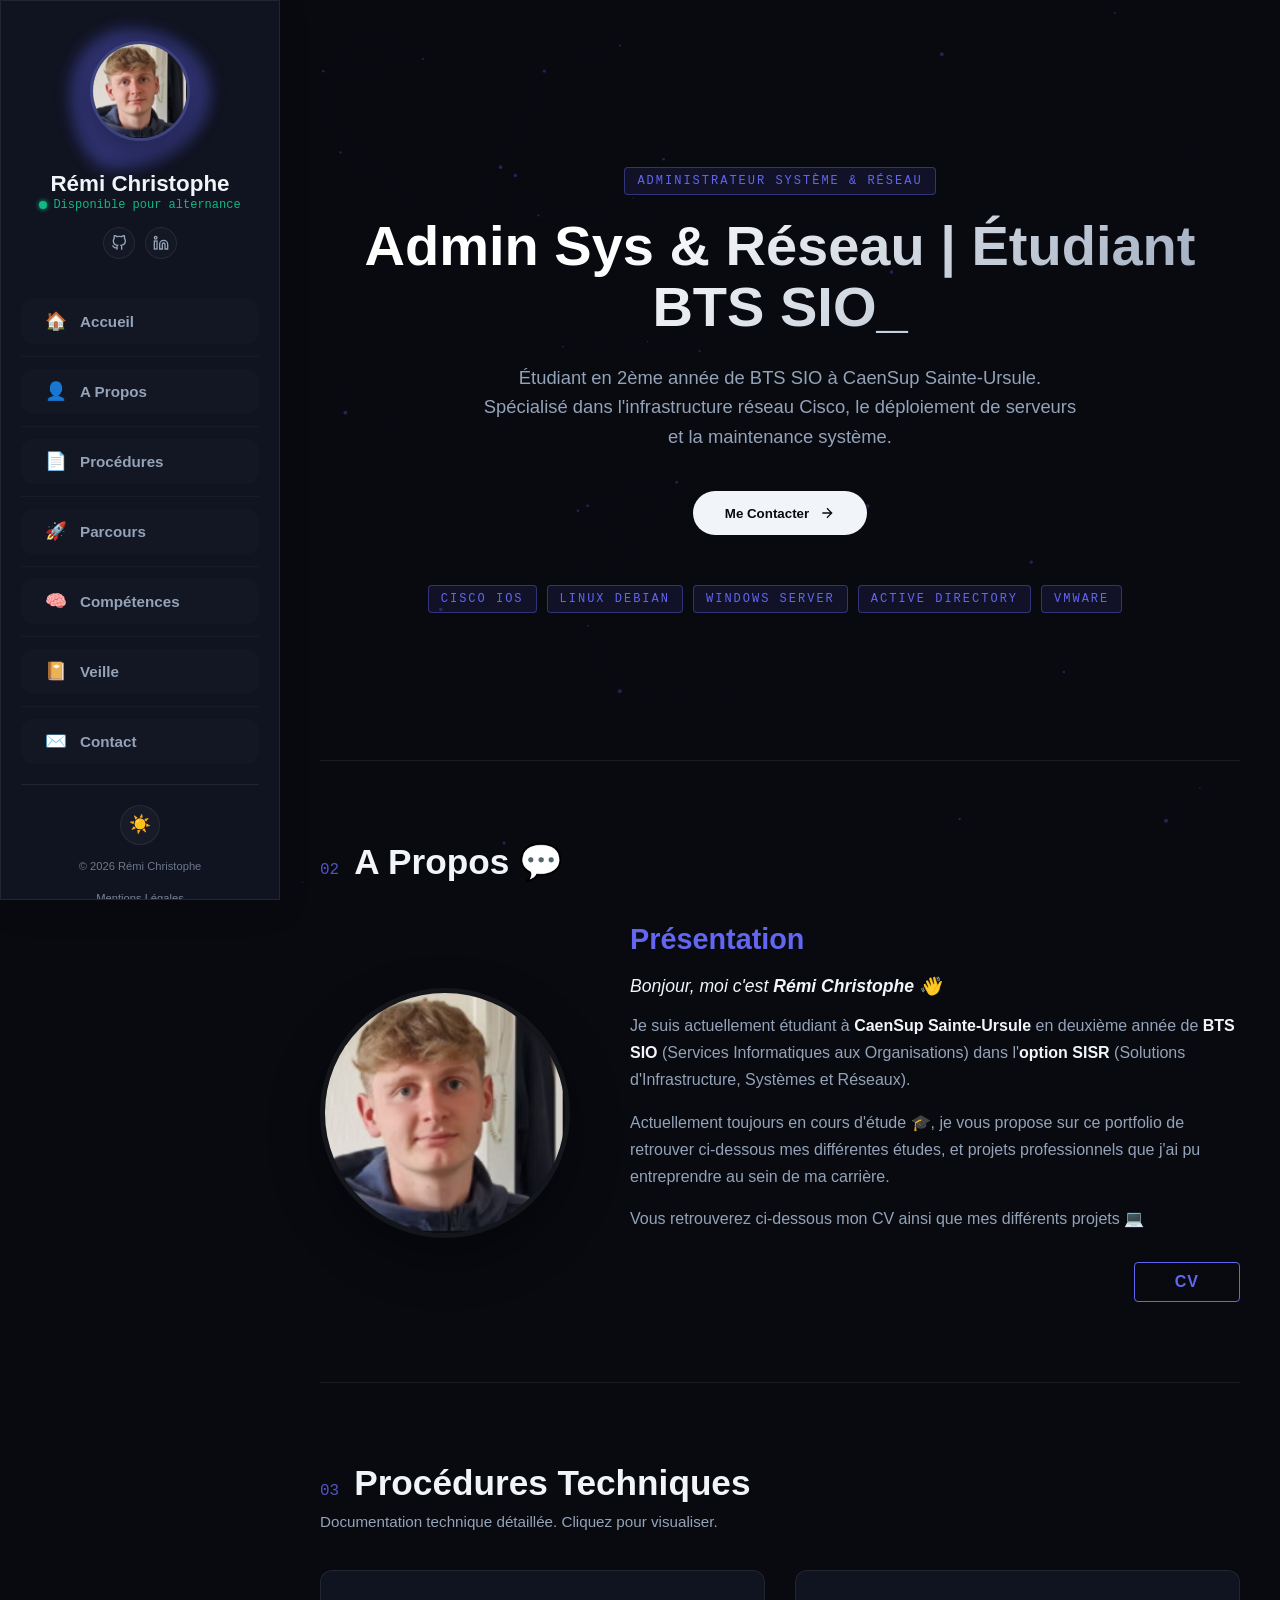
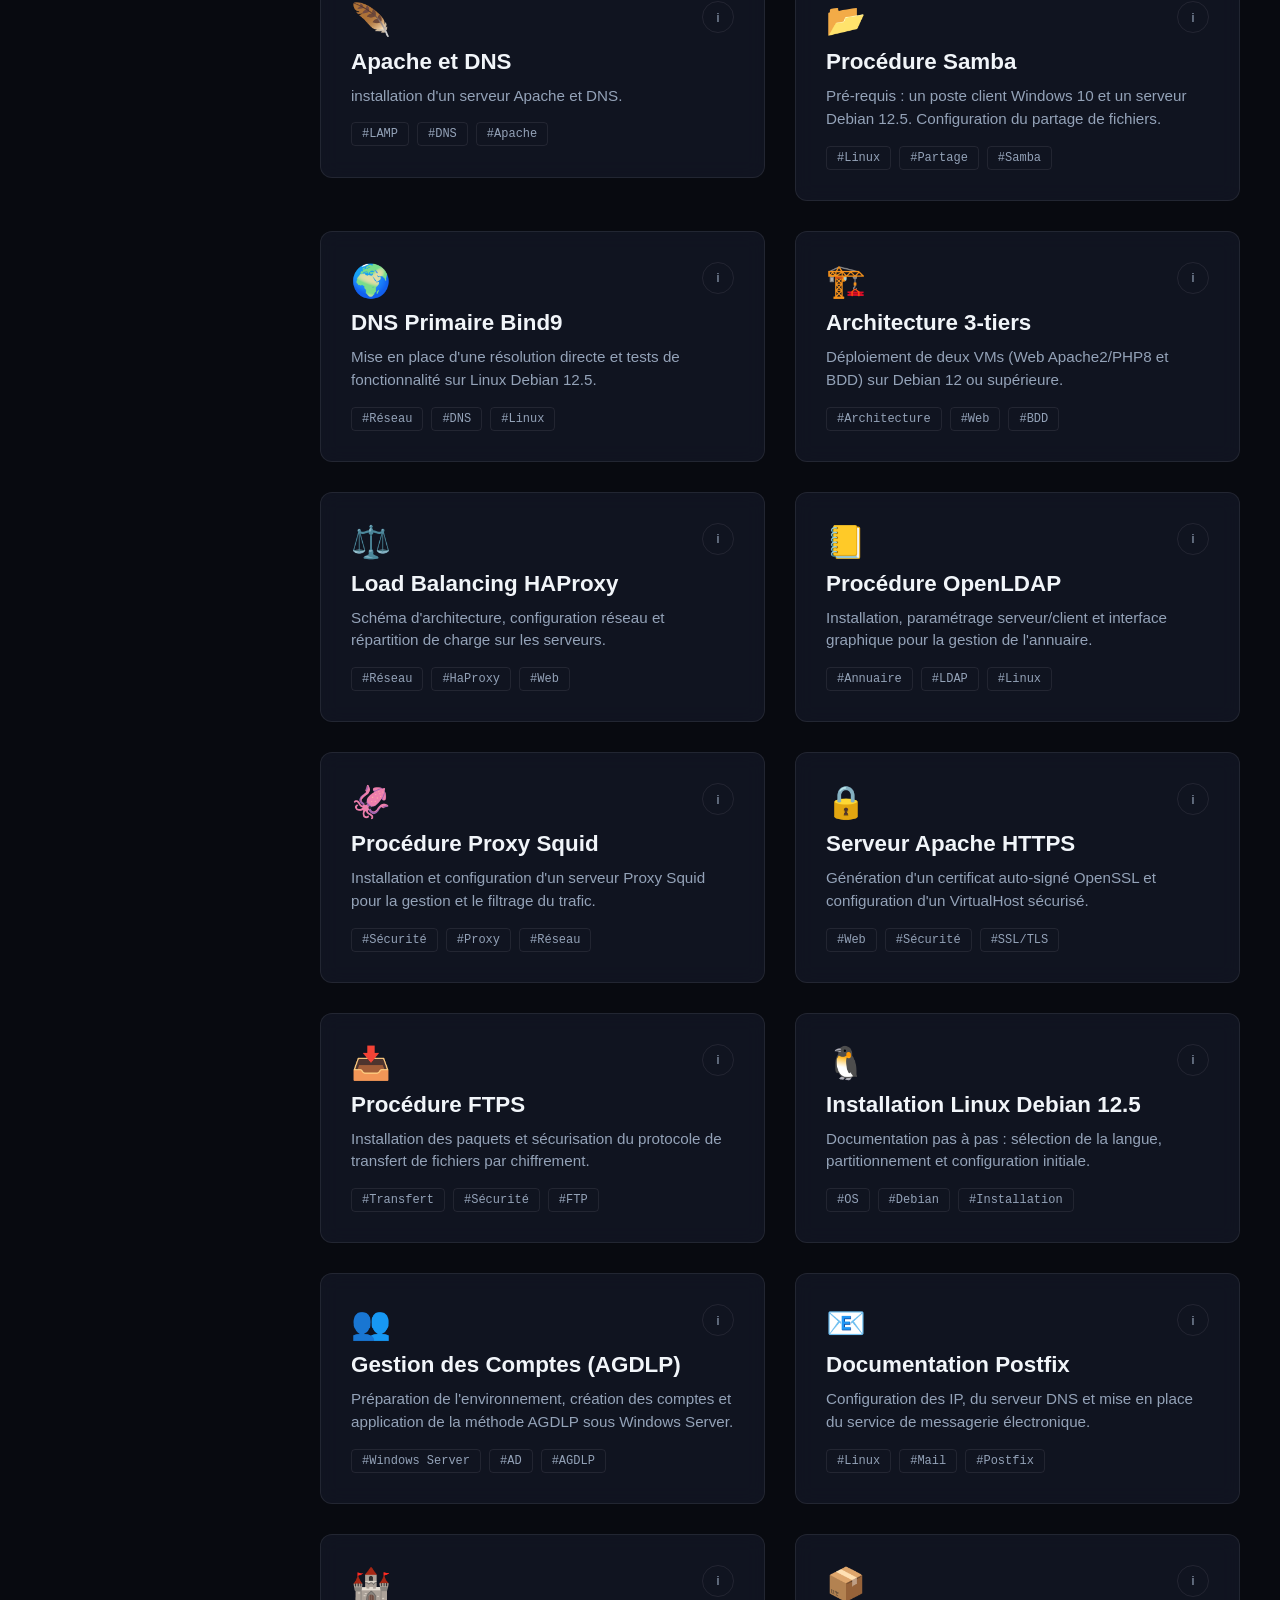
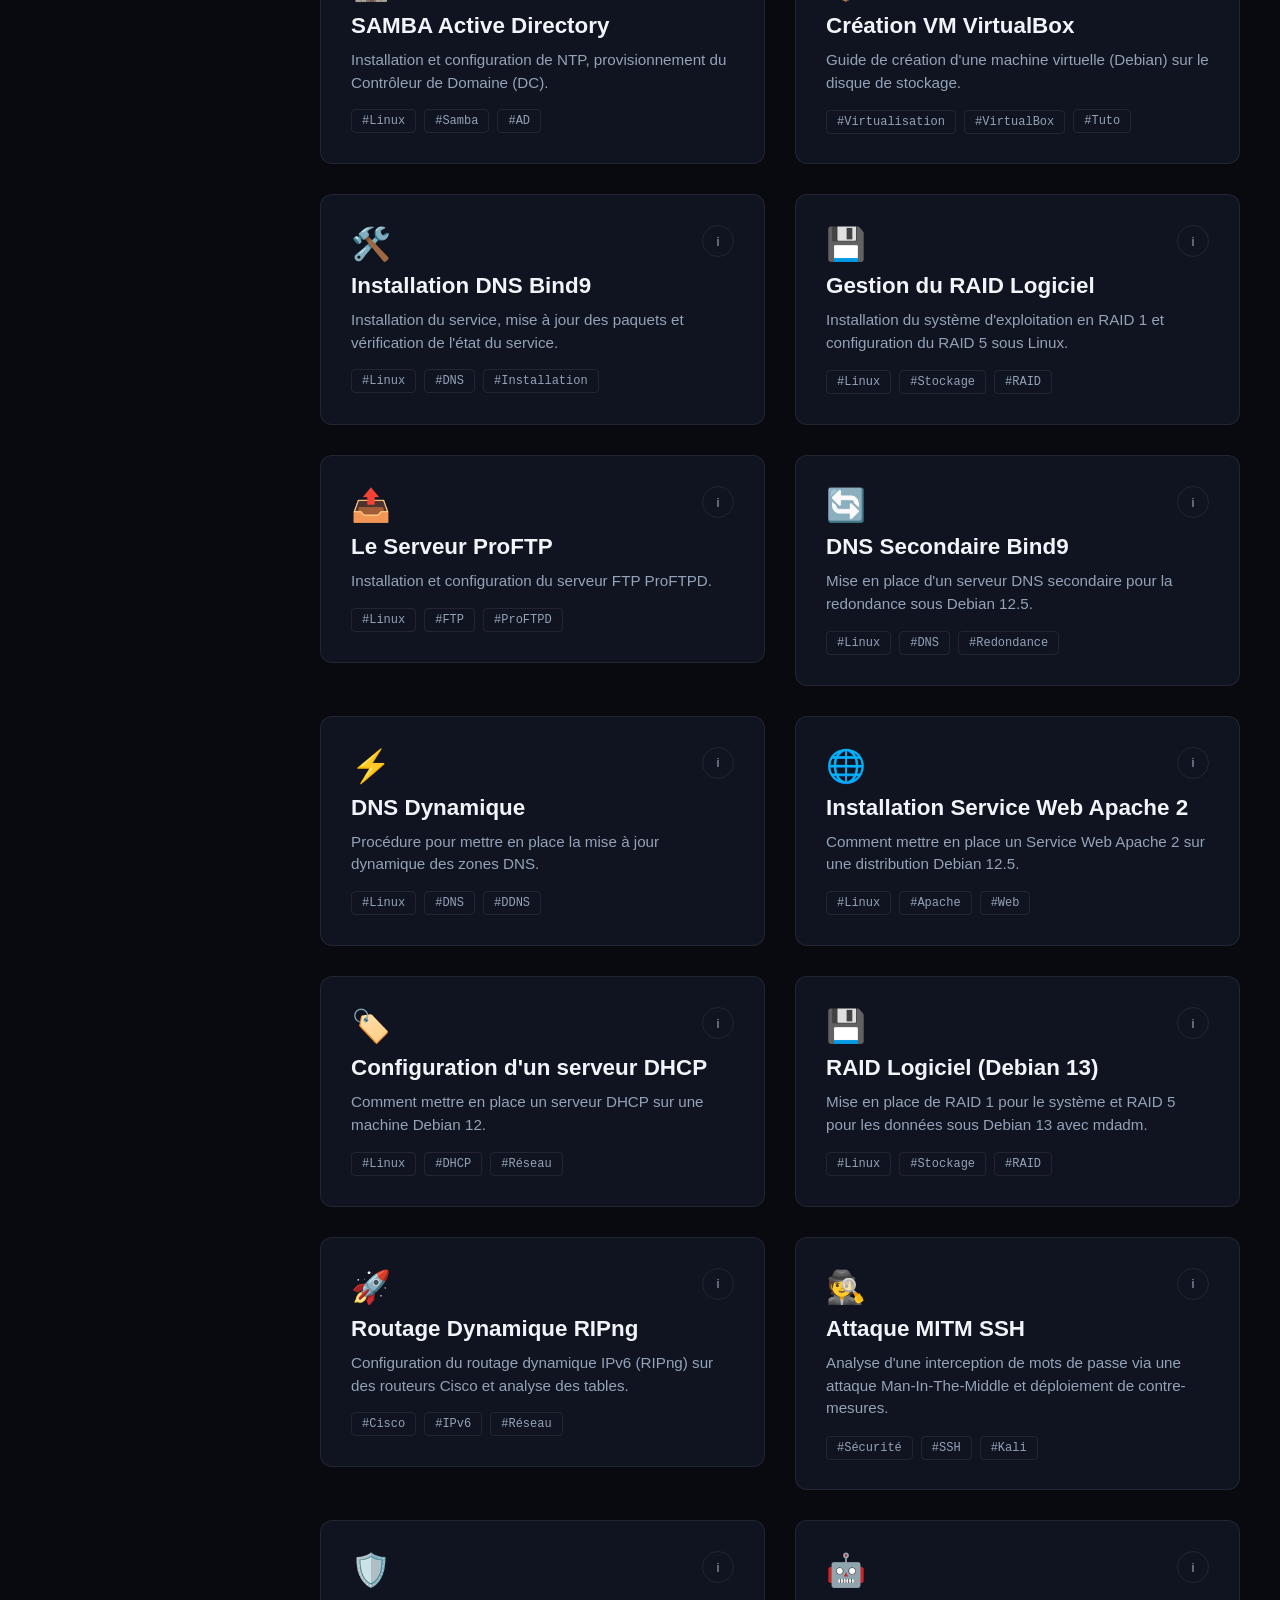
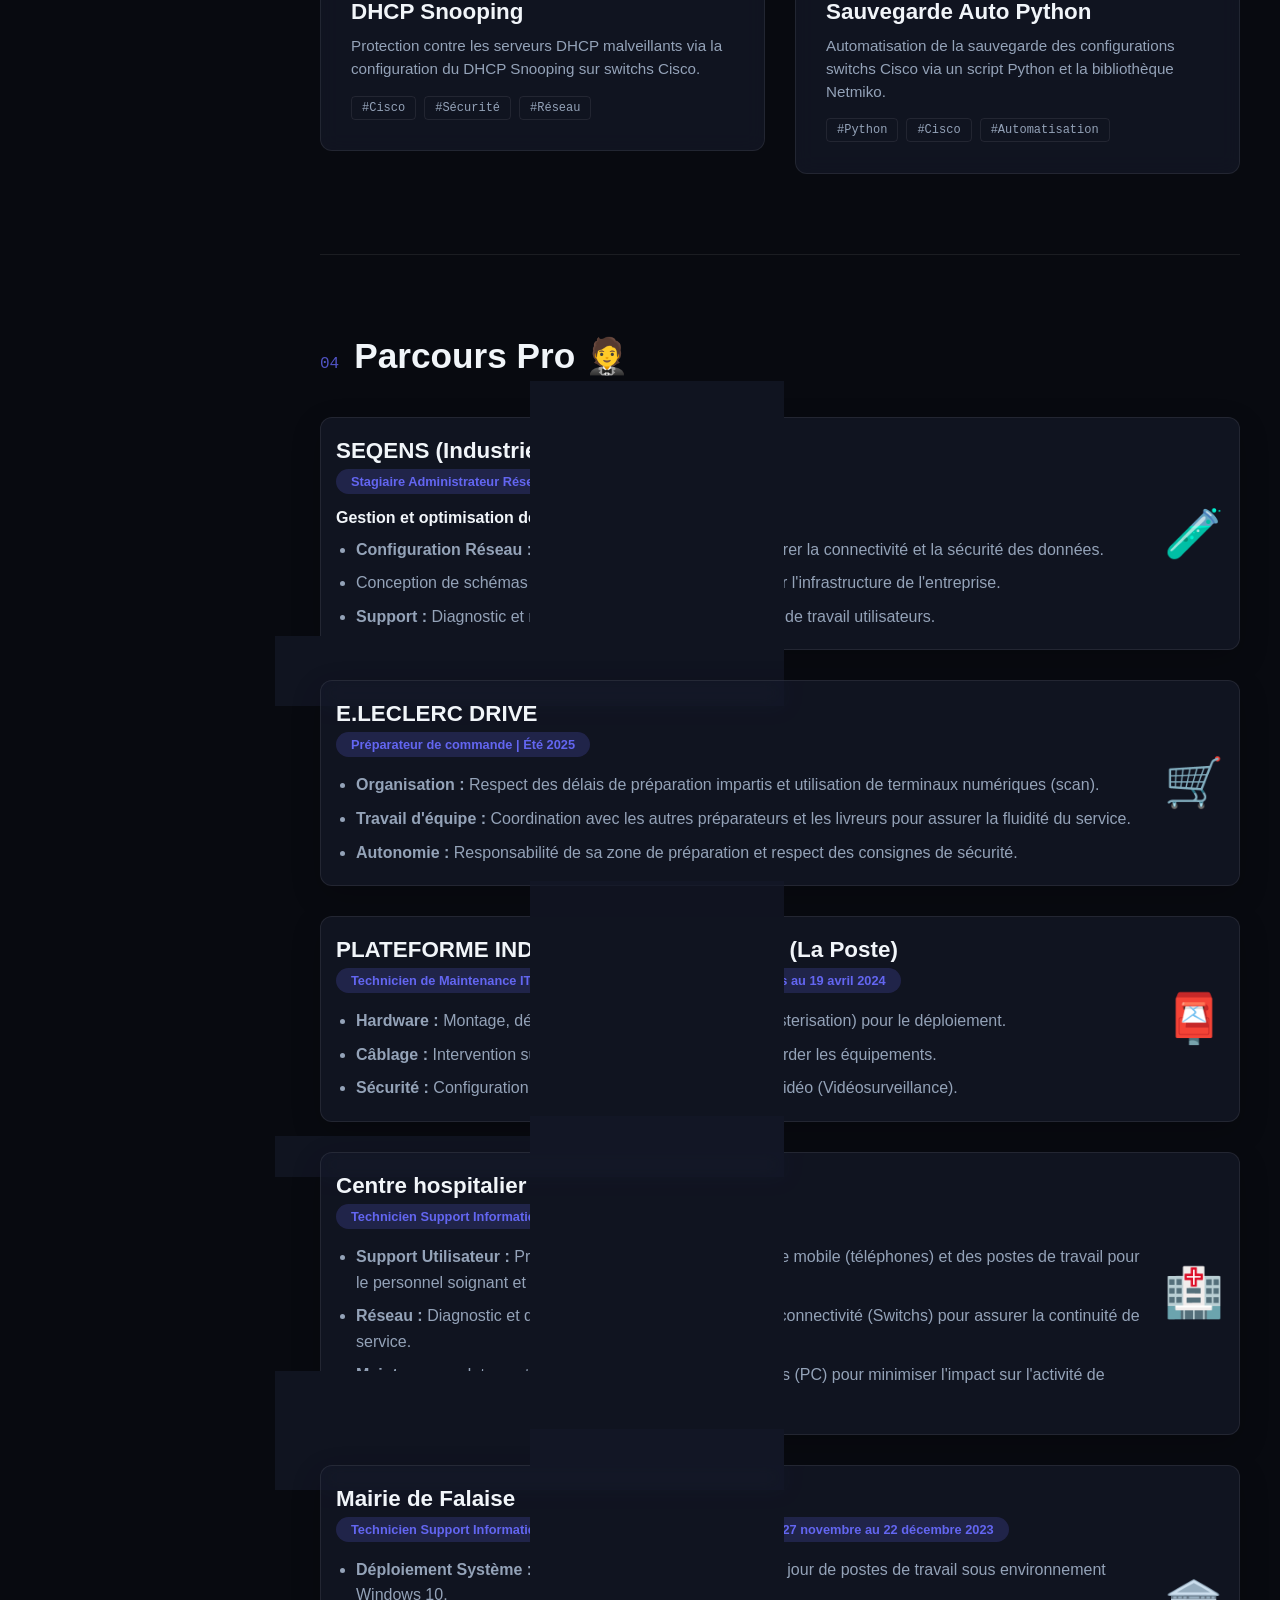
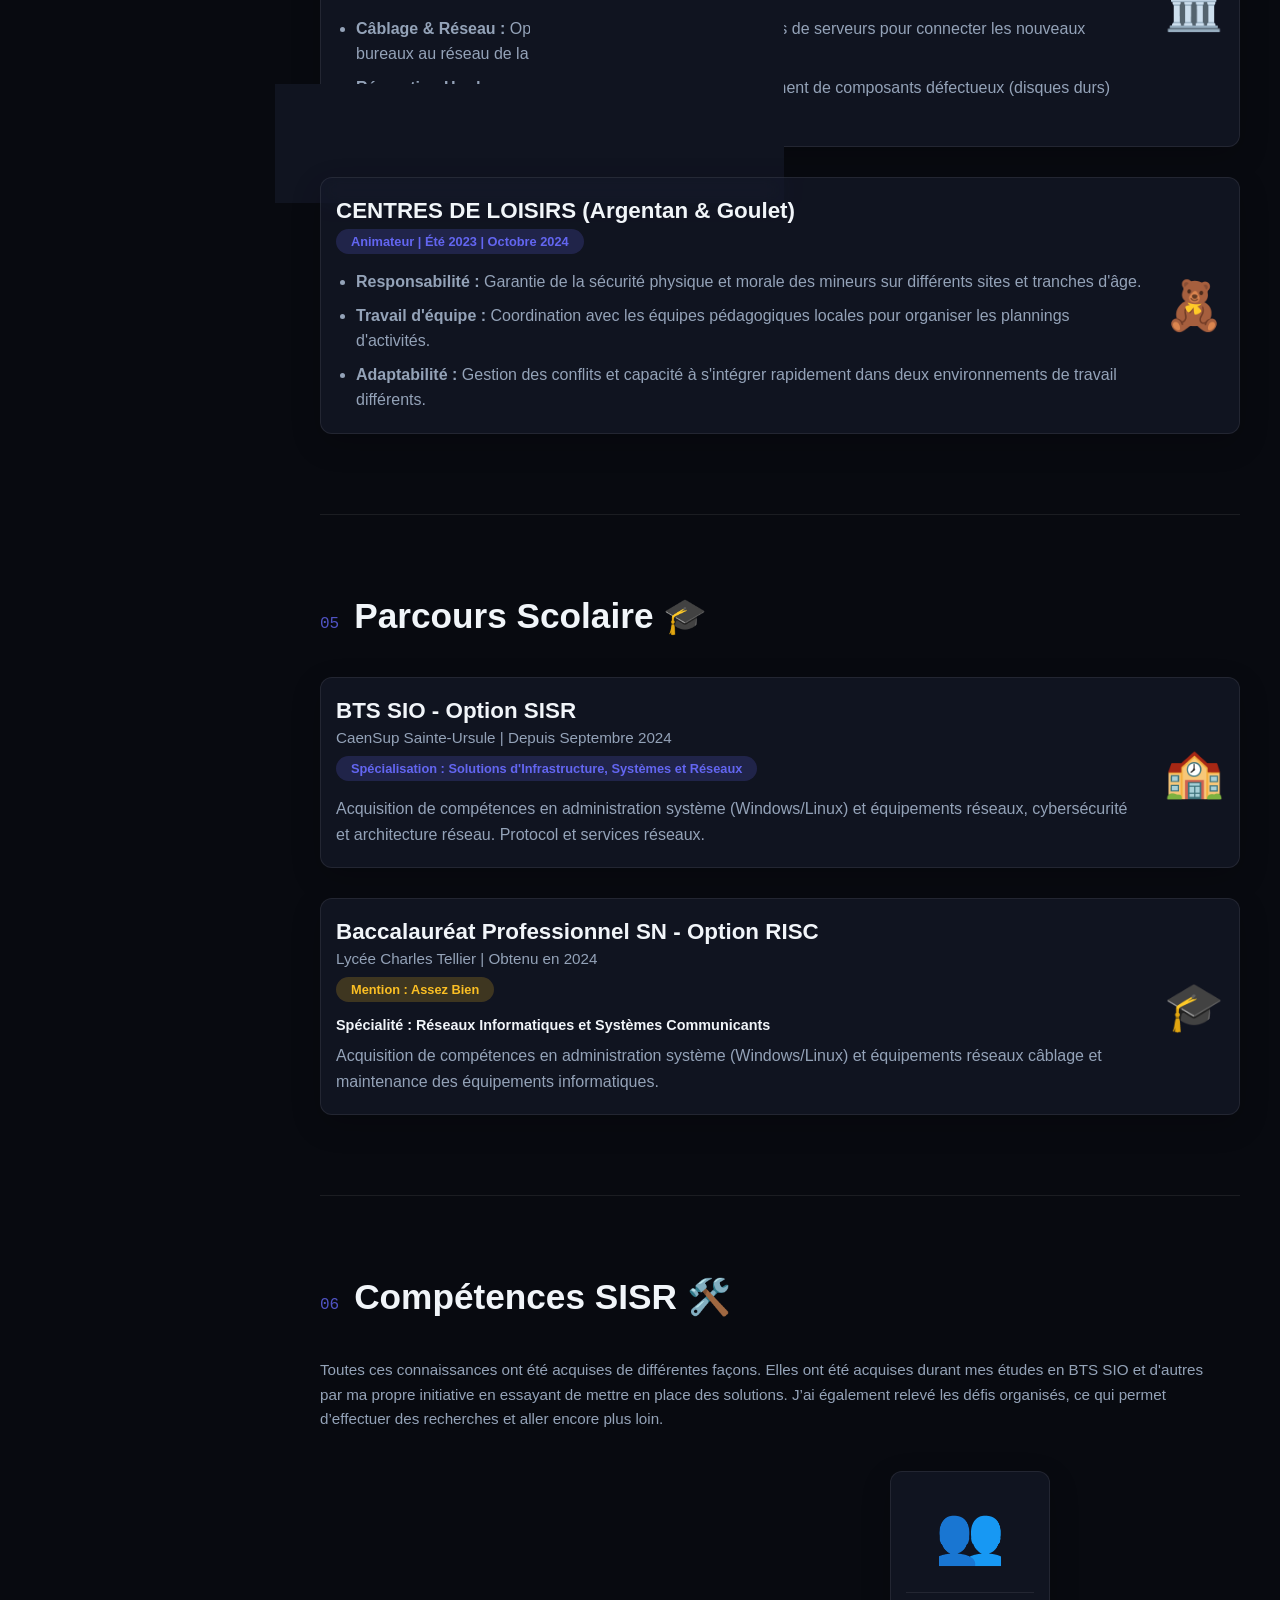
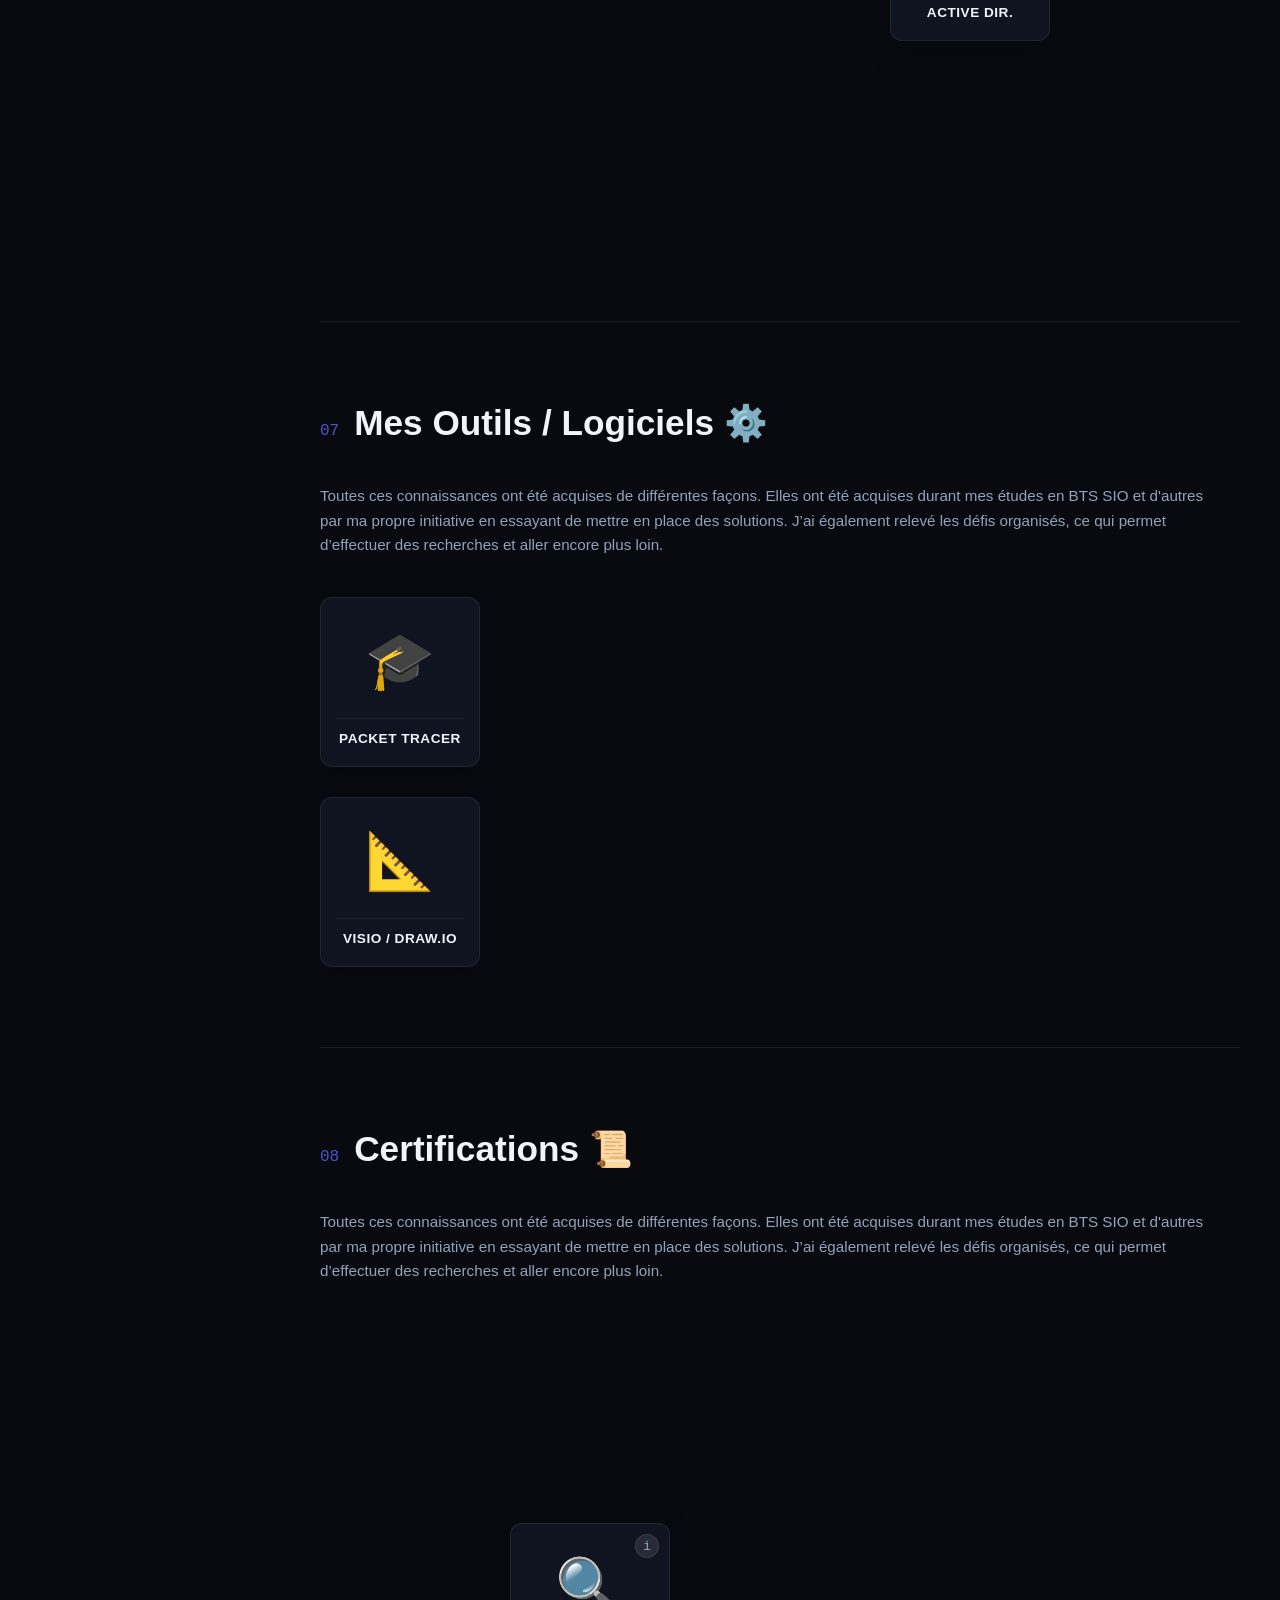
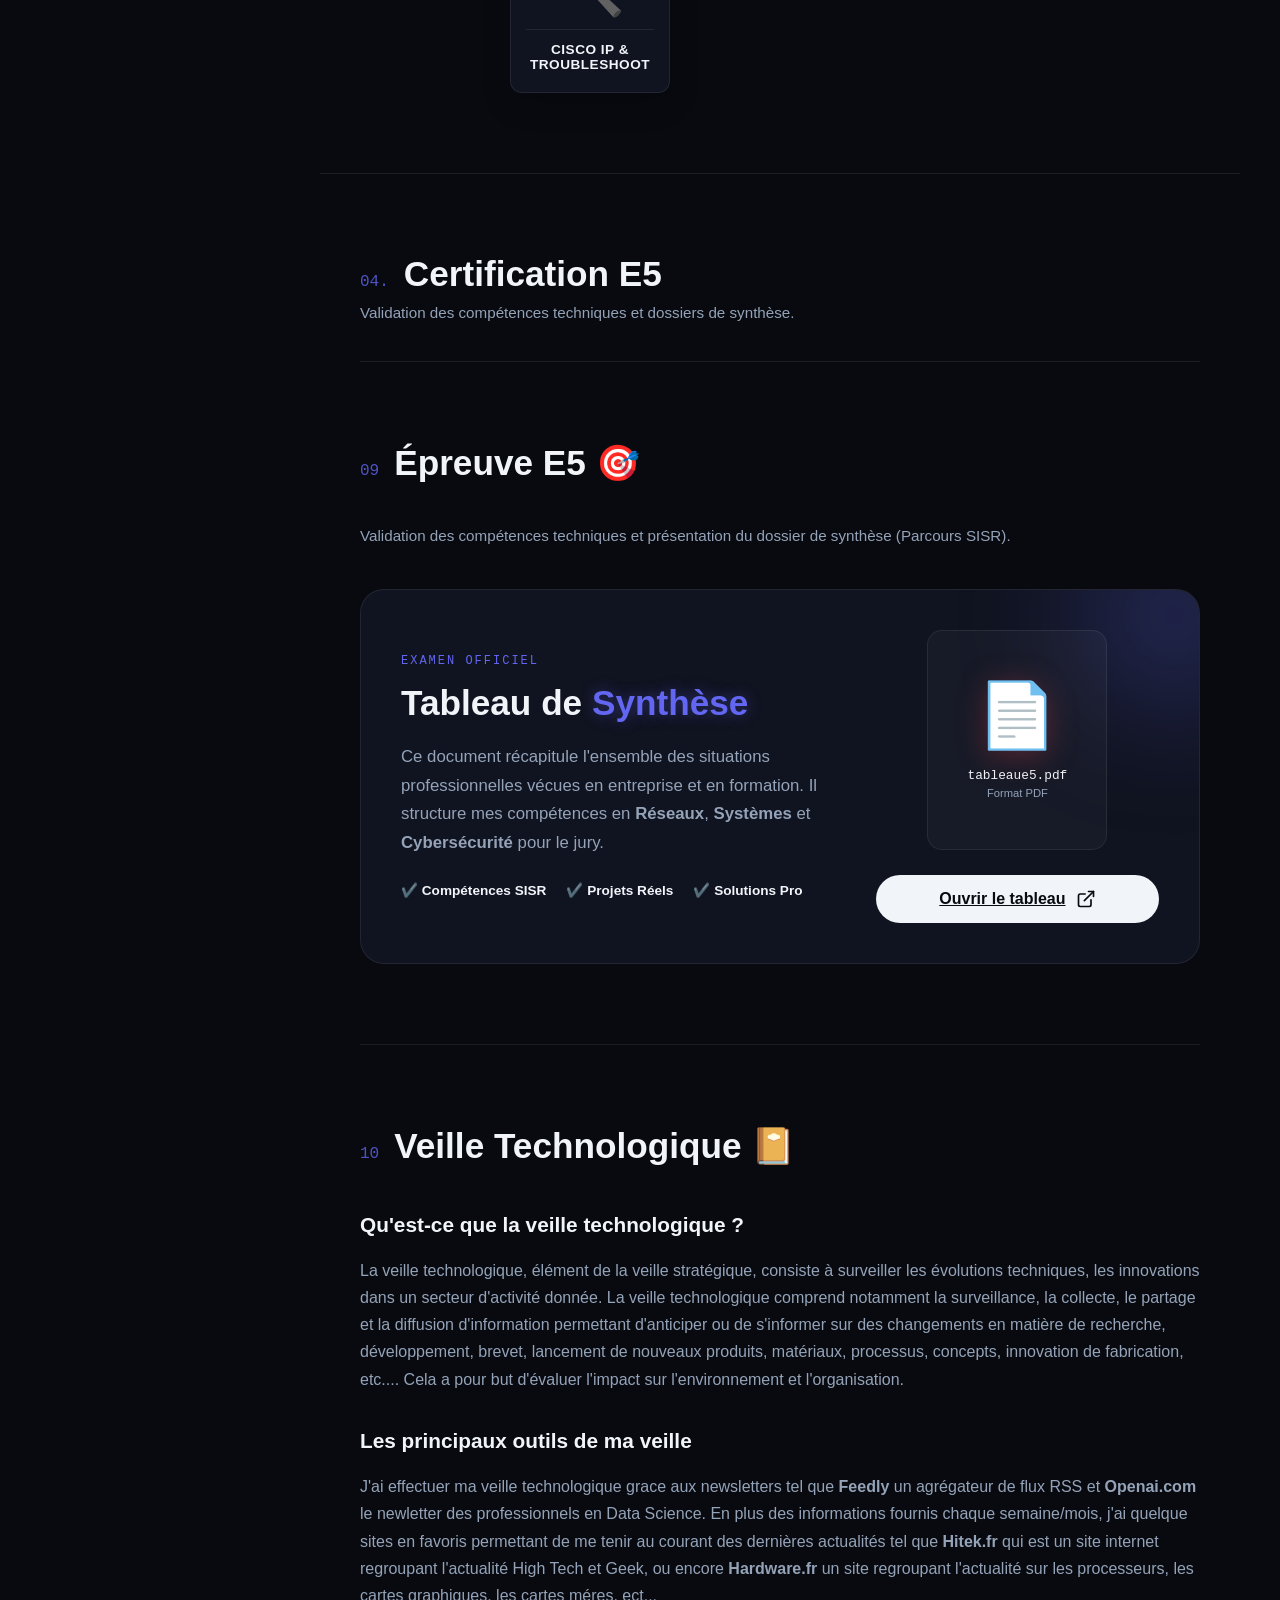
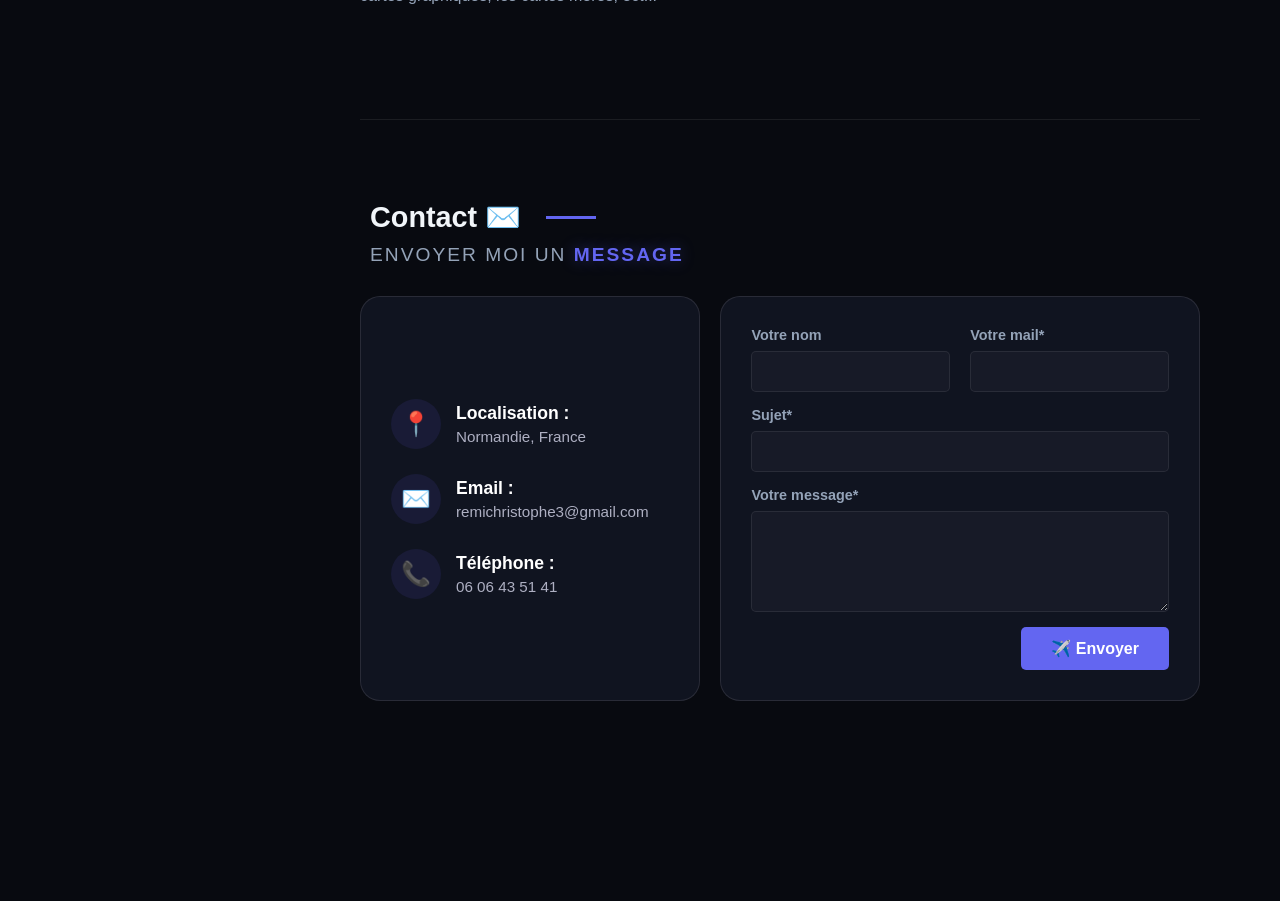
==== commit 0a04abc3: "Update index.html" ====
--- a/index.html
+++ b/index.html
@@ -447,39 +447,53 @@
         </div>
         <p class="section-subtitle">Validation des compétences techniques et dossiers de synthèse.</p>
 
-        <div class="e5-glass-container">
-            <div class="e5-content">
-                <div class="e5-badge-top">Épreuve Professionnelle</div>
-                <h3 class="e5-main-title">Tableau de <span class="highlight-text">Synthèse</span></h3>
-                <p class="e5-description">
-                    Ce document officiel récapitule l'ensemble des situations professionnelles vécues en entreprise et en formation. Il structure mes compétences en <strong>Cybersécurité</strong>, <strong>Réseaux</strong> et <strong>Systèmes</strong> pour le jury de l'examen.
+        <section id="epreuve-e5" class="section-wrapper">
+                <div class="section-header fade-in-up">
+                    <span class="section-number">09</span>
+                    <h3 class="section-title">Épreuve E5 🎯</h3>
+                </div>
+                
+                <p class="section-subtitle fade-in-up" style="margin-top: 0px; line-height: 1.6; max-width: 900px;">
+                    Validation des compétences techniques et présentation du dossier de synthèse (Parcours SISR).
                 </p>
-                <div class="e5-features">
-                    <div class="feat"><i class="fas fa-check-circle"></i> Compétences SISR</div>
-                    <div class="feat"><i class="fas fa-check-circle"></i> Projets Réels</div>
-                </div>
-            </div>
-            
-            <div class="e5-visual">
-                <div class="pdf-card-preview">
-                    <i class="fas fa-file-pdf pdf-main-icon"></i>
-                    <div class="pdf-info-mini">
-                        <span class="pdf-name">tableaue5.pdf</span>
-                        <span class="pdf-size">98 Ko</span>
-                    </div>
-                </div>
-                <a href="Tableau_Synthese_E5.pdf" target="_blank" class="primary-btn e5-btn">
-                    <i class="fas fa-external-link-alt"></i>
-                    Ouvrir le tableau
-                </a>
-            </div>
-        </div>
-    </div>
-</section>
+
+                <div class="e5-glass-container fade-in-up">
+                    <div class="e5-content">
+                        <div class="e5-badge-top">Examen Officiel</div>
+                        <h4 class="e5-main-title">Tableau de <span class="highlight-text">Synthèse</span></h4>
+                        <p class="e5-description">
+                            Ce document récapitule l'ensemble des situations professionnelles vécues en entreprise et en formation. Il structure mes compétences en <strong>Réseaux</strong>, <strong>Systèmes</strong> et <strong>Cybersécurité</strong> pour le jury.
+                        </p>
+                        <div class="e5-features">
+                            <span class="feat">✔️ Compétences SISR</span>
+                            <span class="feat">✔️ Projets Réels</span>
+                            <span class="feat">✔️ Solutions Pro</span>
+                        </div>
+                    </div>
+                    
+                    <div class="e5-visual">
+                        <div class="pdf-card-preview">
+                            <div class="pdf-main-icon">📄</div>
+                            <div class="pdf-info-mini">
+                                <span class="pdf-name">tableaue5.pdf</span>
+                                <span class="pdf-size">Format PDF</span>
+                            </div>
+                        </div>
+                        <a href="documents/synthesetableau.pdf" target="_blank" class="primary-btn e5-btn">
+                            <span>Ouvrir le tableau</span>
+                            <svg width="20" height="20" viewBox="0 0 24 24" fill="none" stroke="currentColor" stroke-width="2" stroke-linecap="round" stroke-linejoin="round">
+                                <path d="M18 13v6a2 2 0 0 1-2 2H5a2 2 0 0 1-2-2V8a2 2 0 0 1 2-2h6"></path>
+                                <polyline points="15 3 21 3 21 9"></polyline>
+                                <line x1="10" y1="14" x2="21" y2="3"></line>
+                            </svg>
+                        </a>
+                    </div>
+                </div>
+            </section>
           
             <section id="veille" class="section-wrapper">
                 <div class="section-header fade-in-up">
-                    <span class="section-number">09</span>
+                    <span class="section-number">10</span>
                     <h3 class="section-title">Veille Technologique 📔</h3>
                 </div>
                 
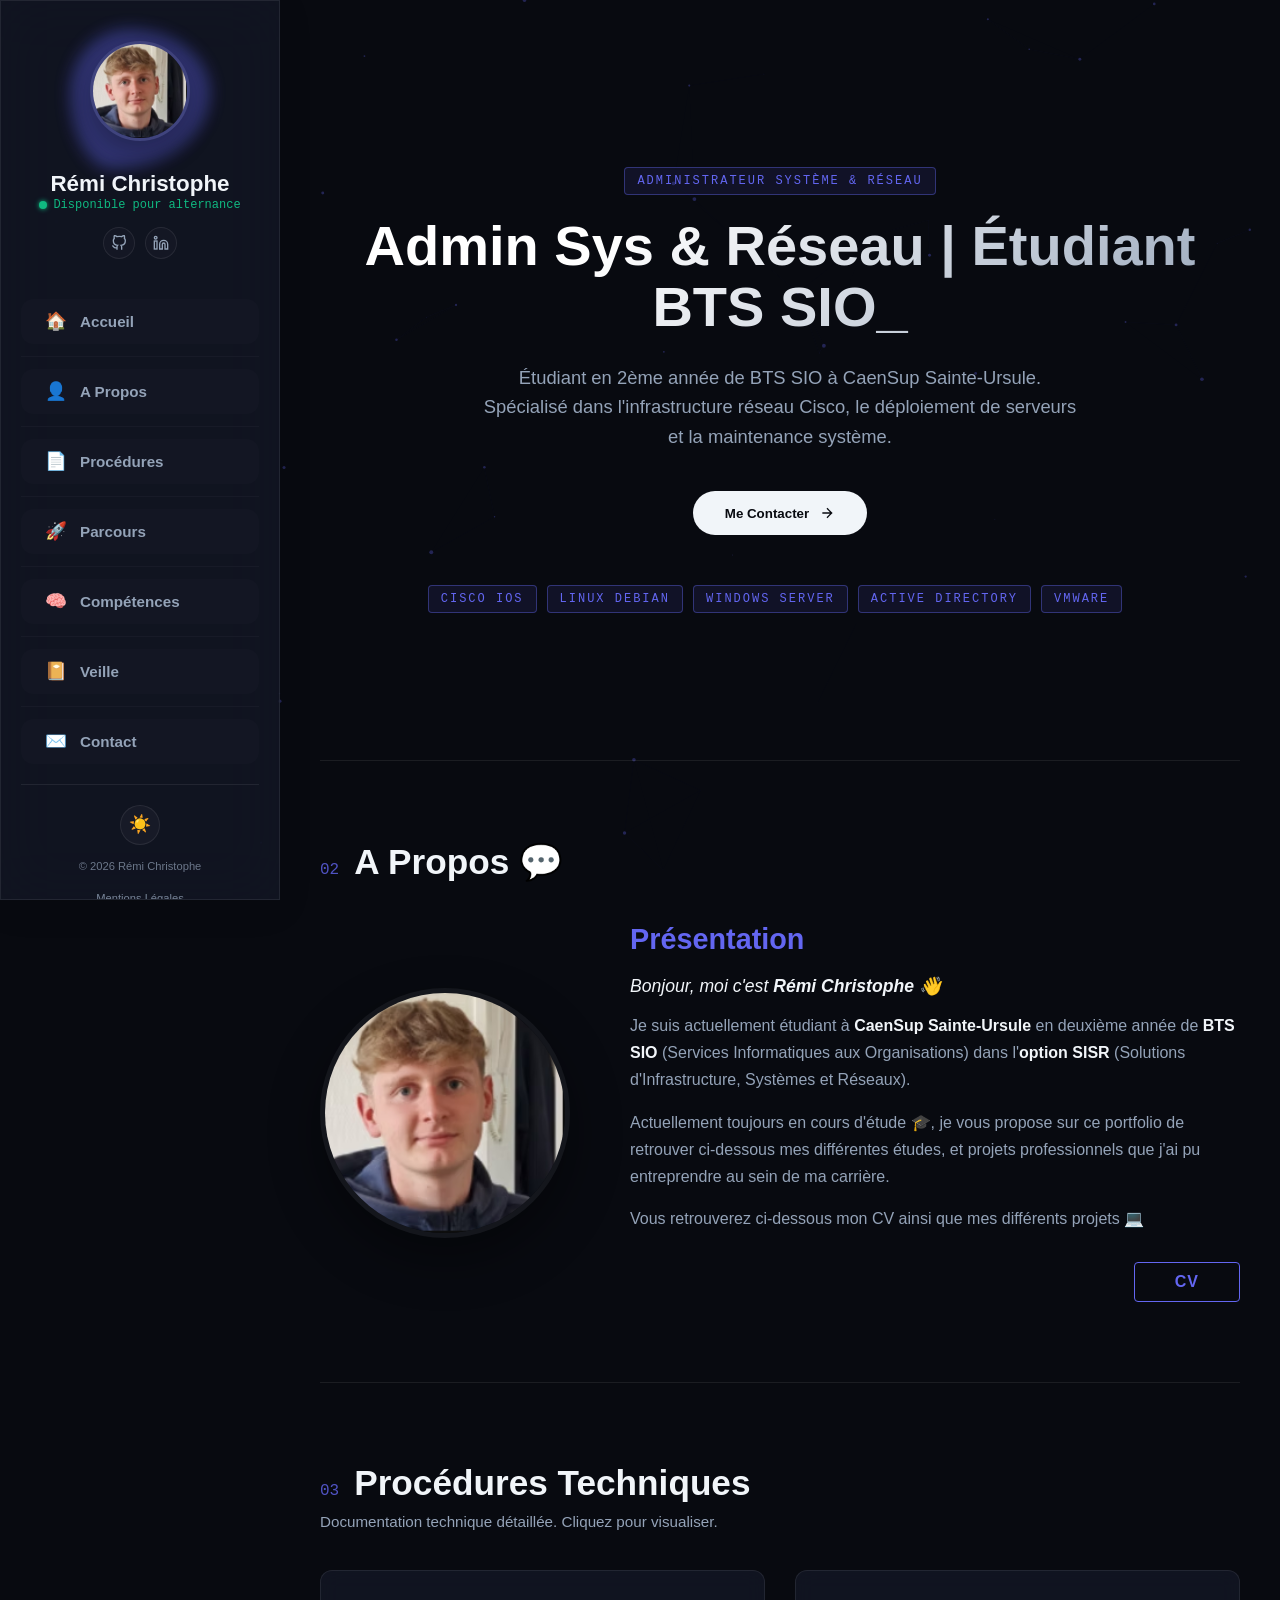
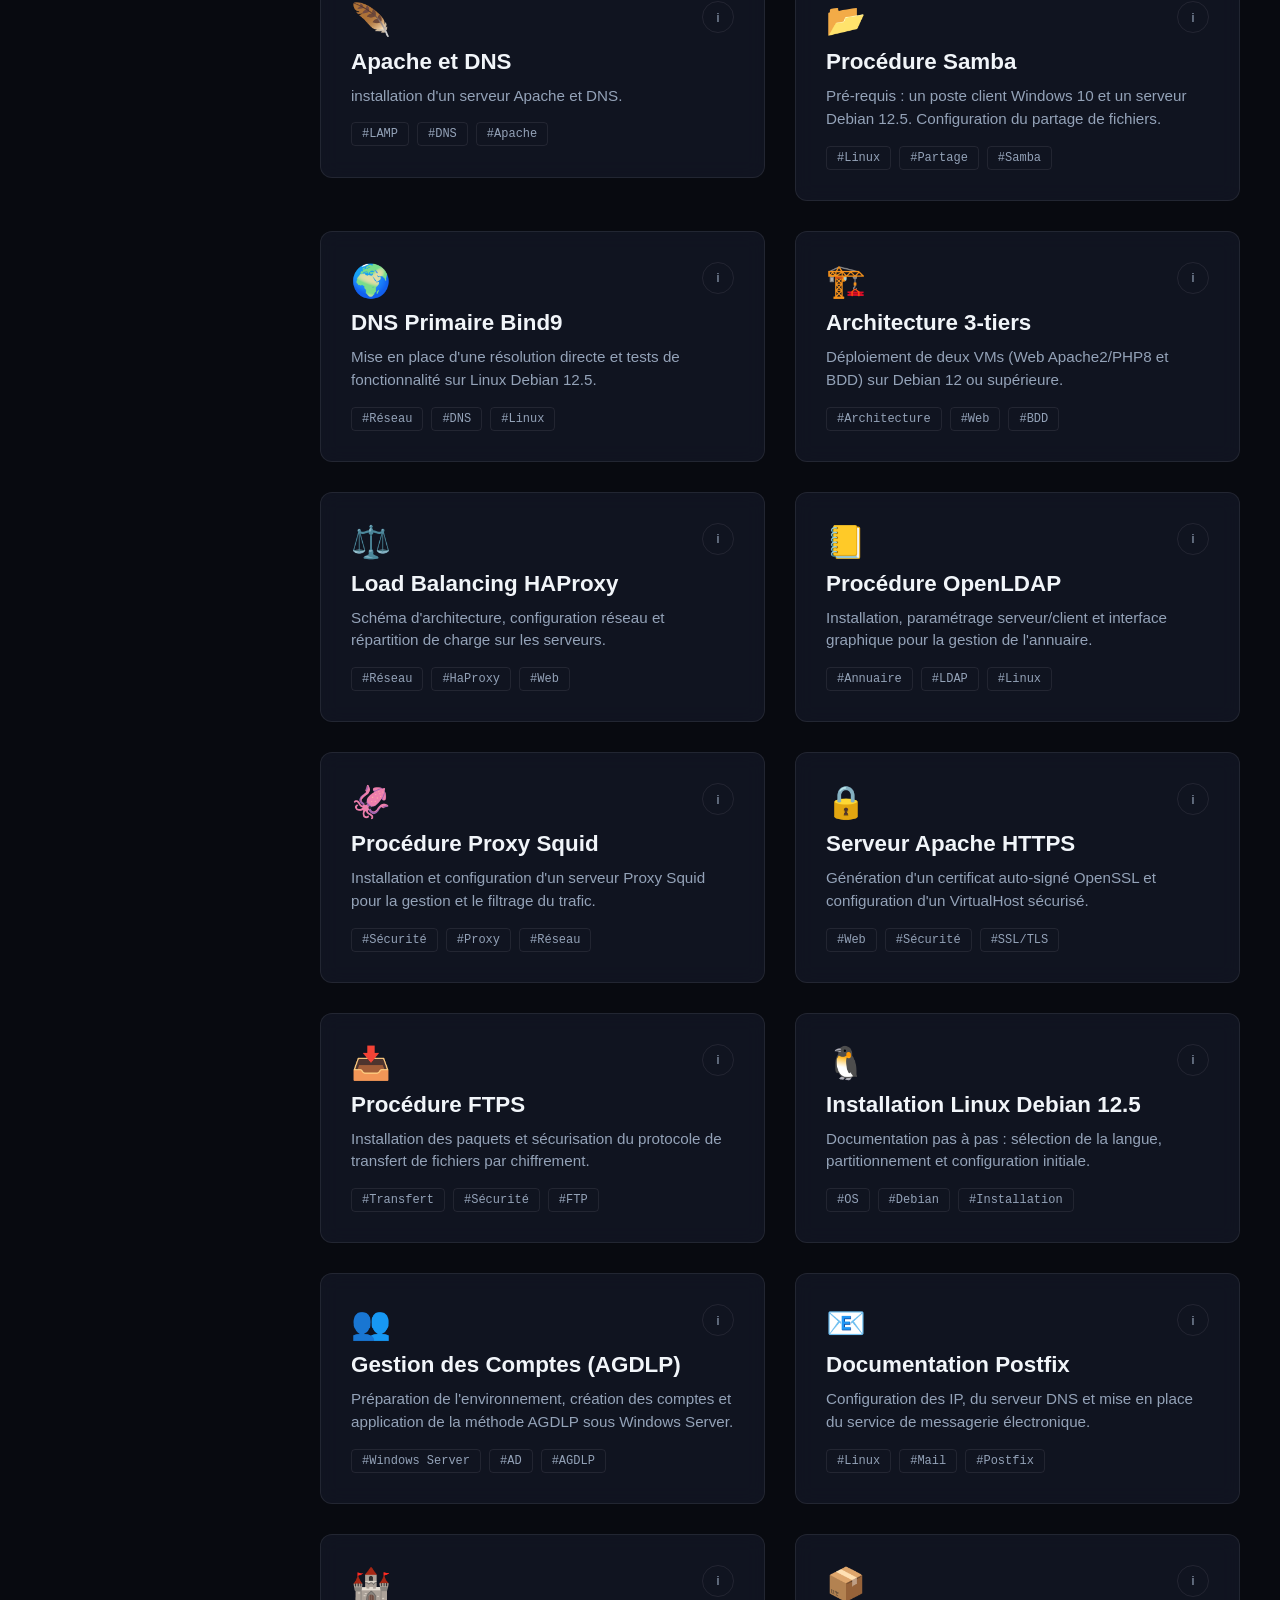
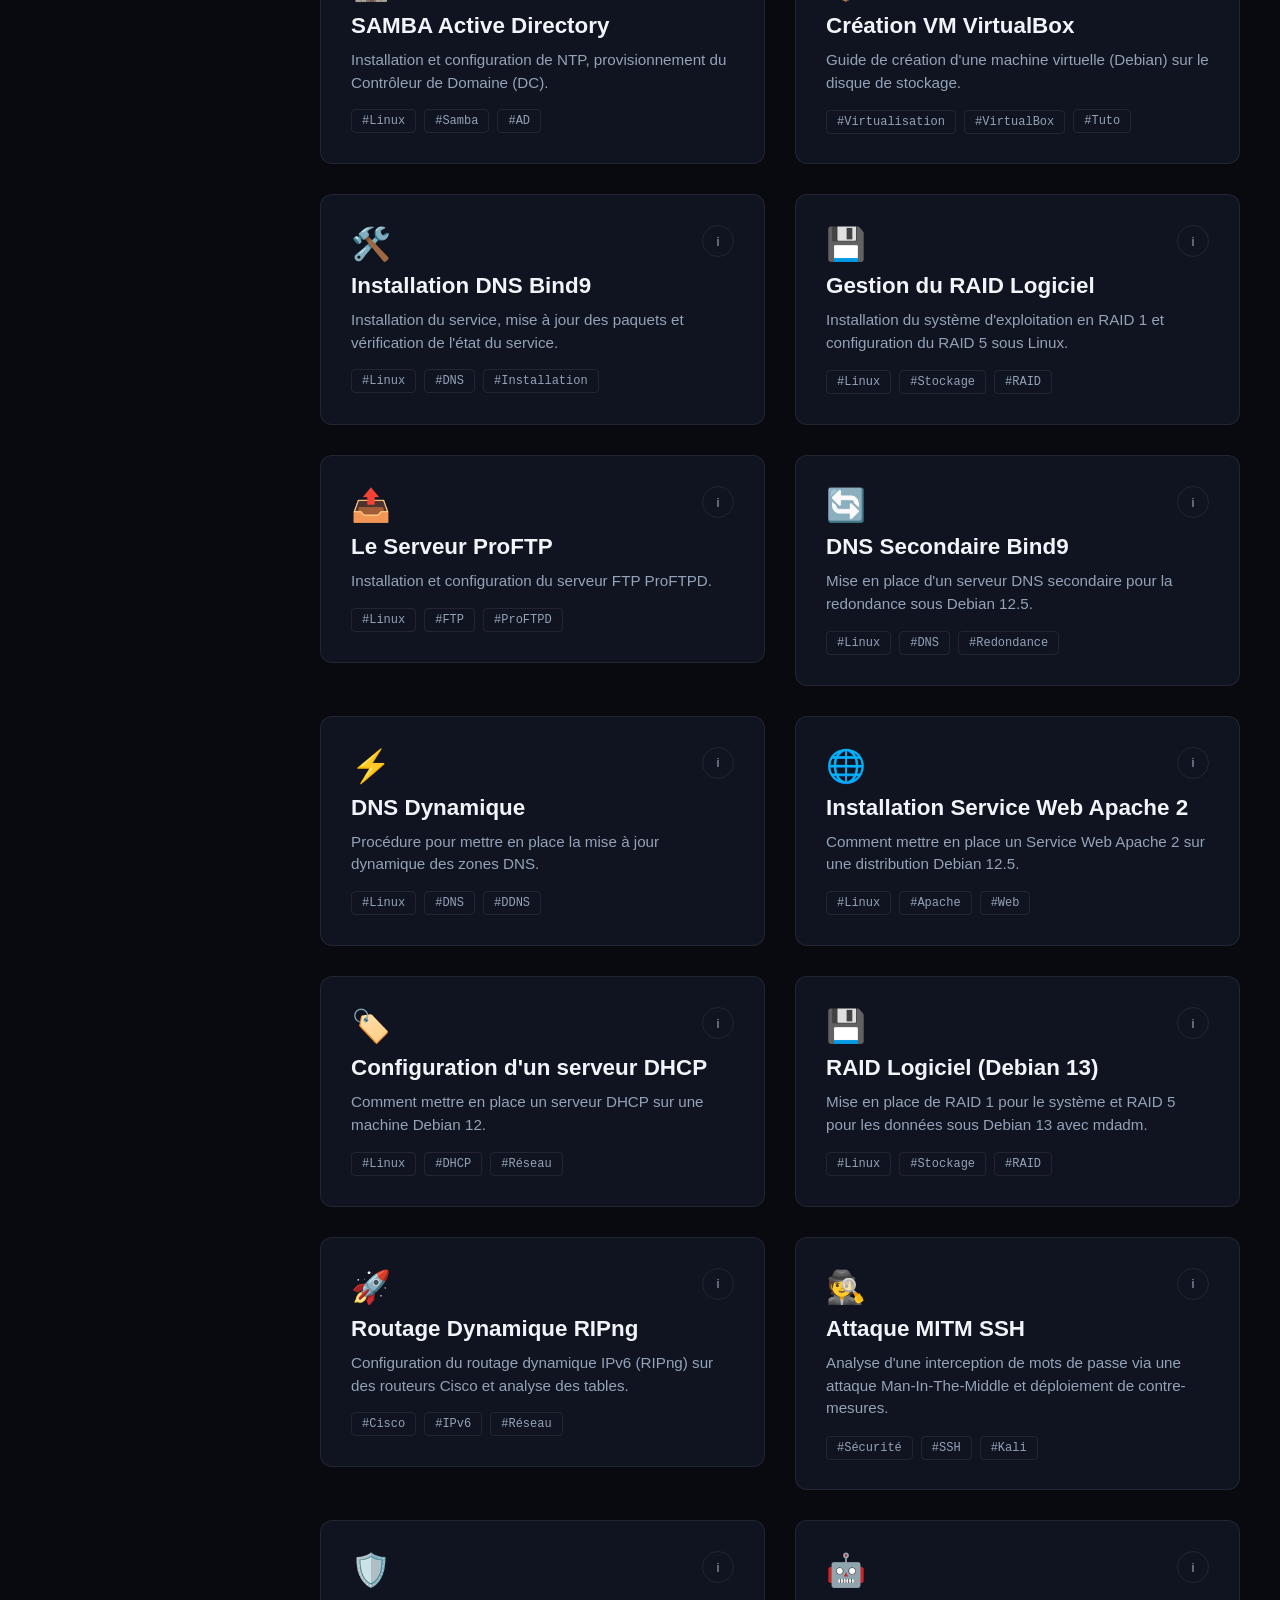
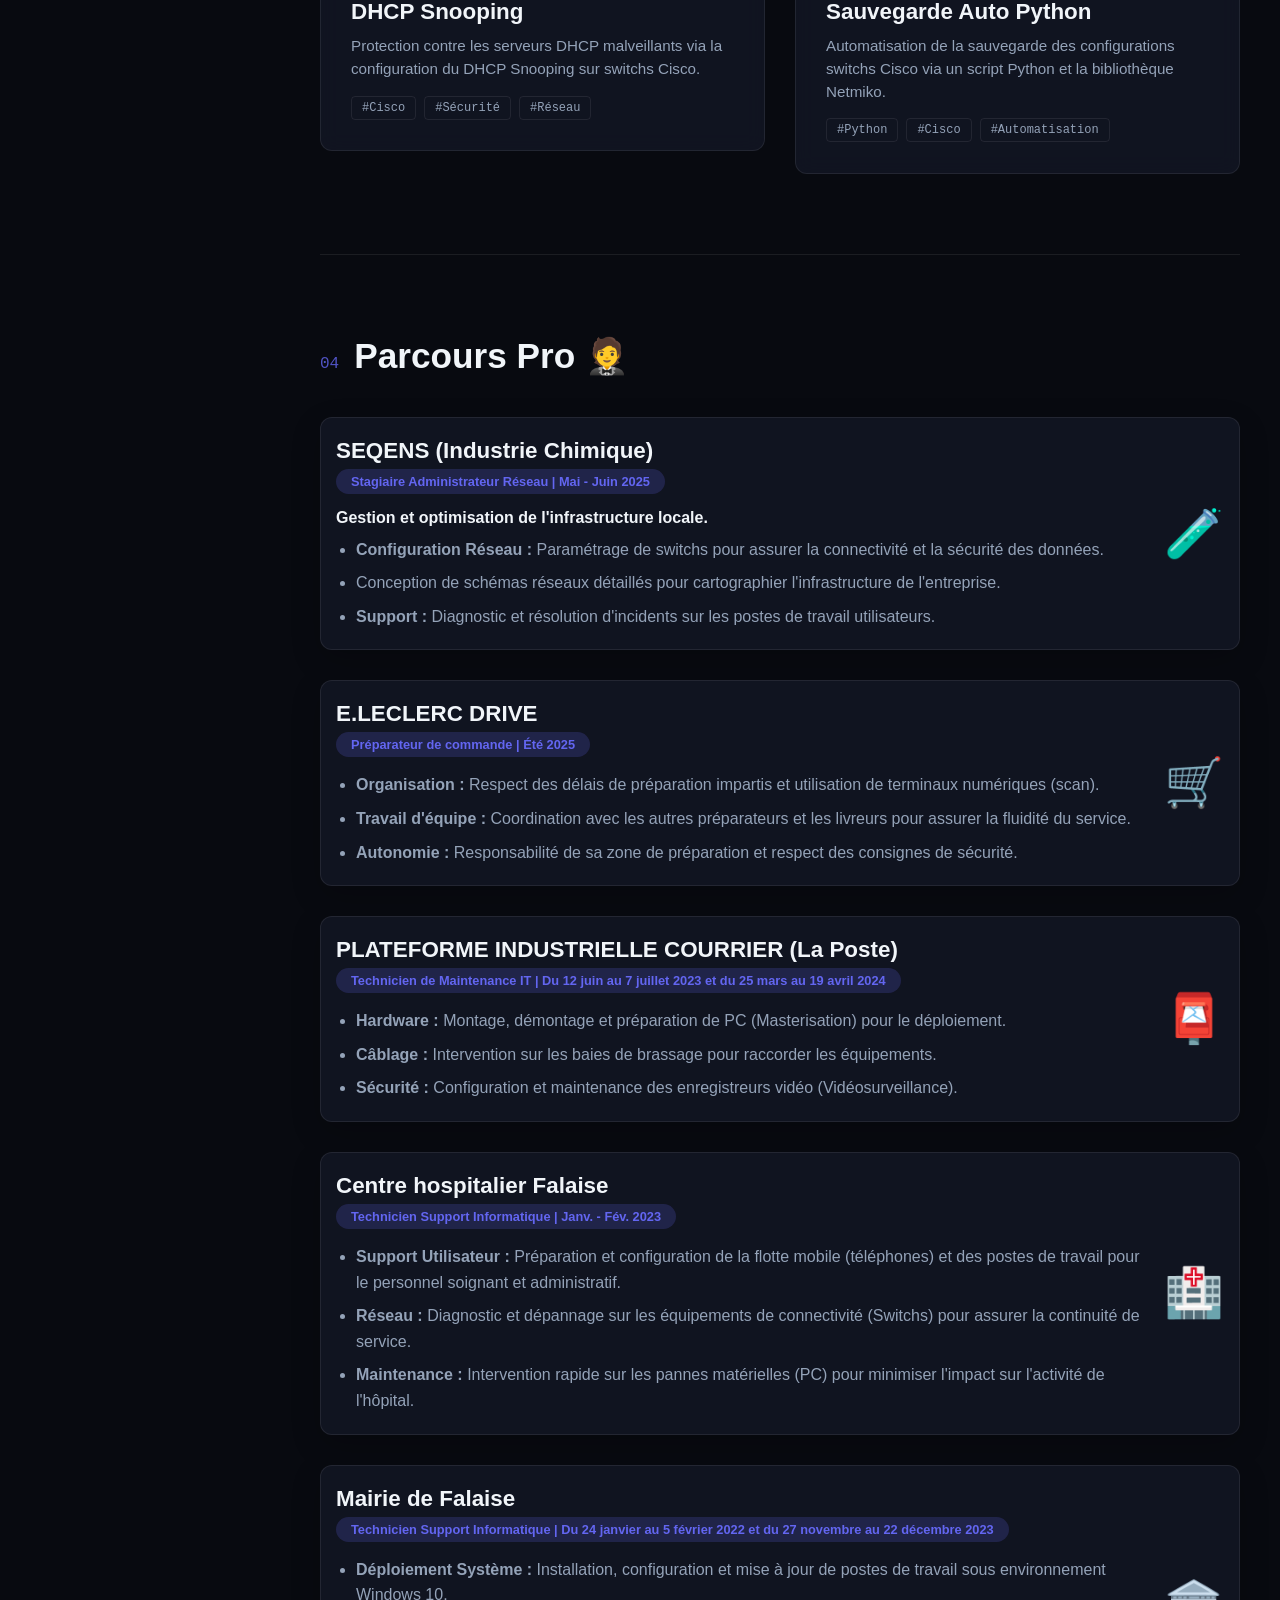
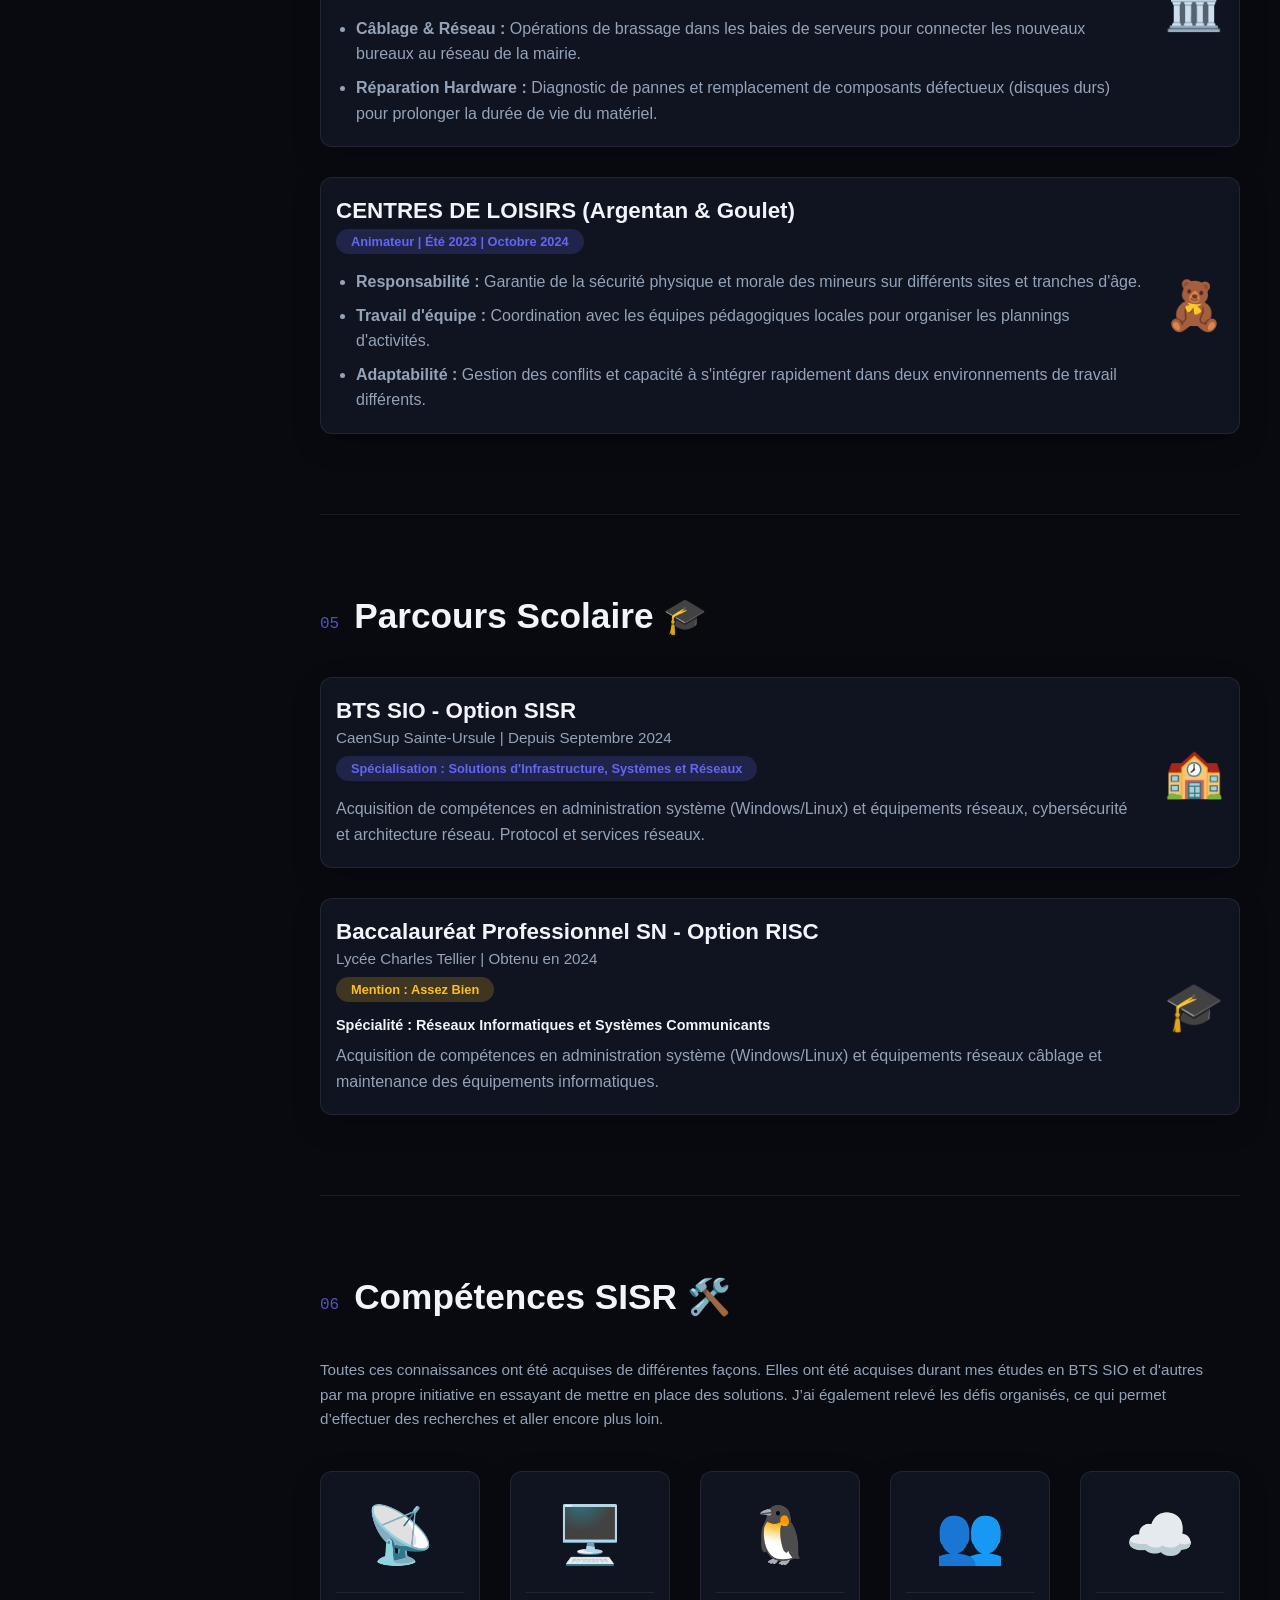
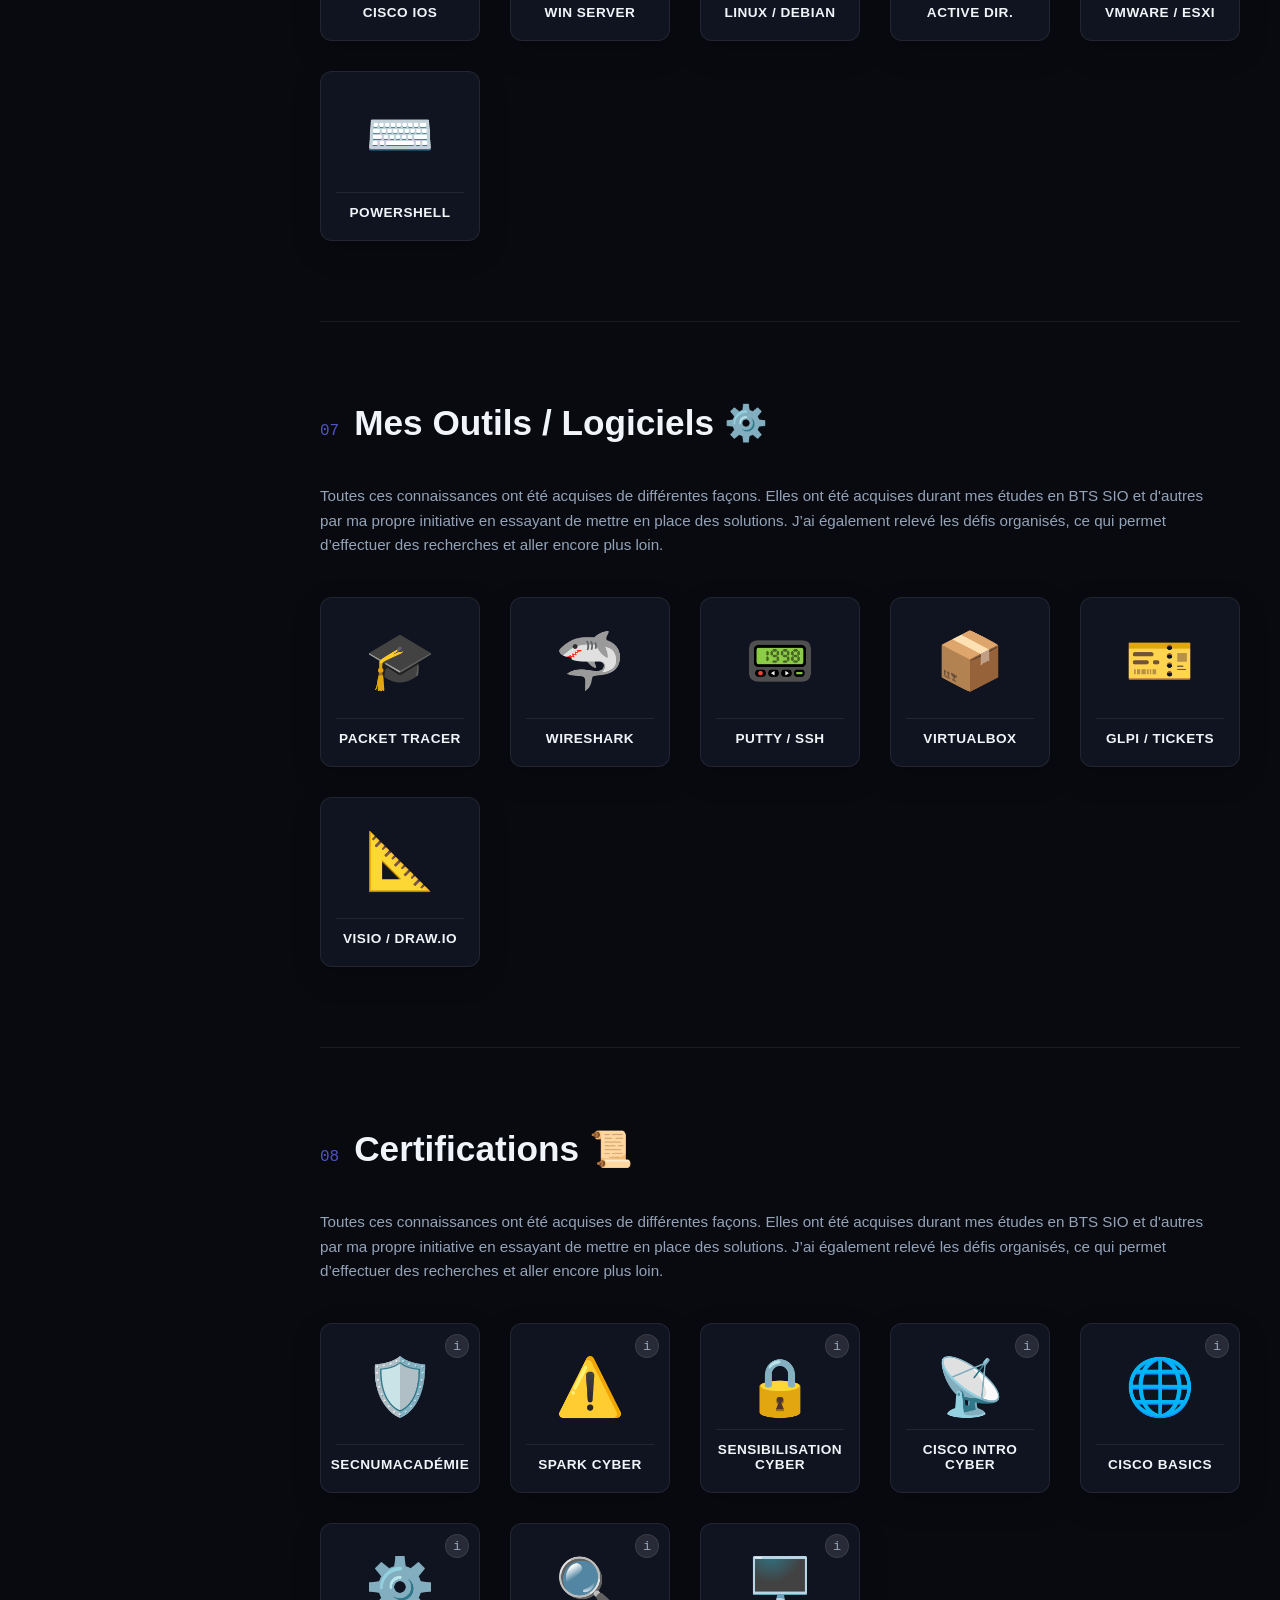
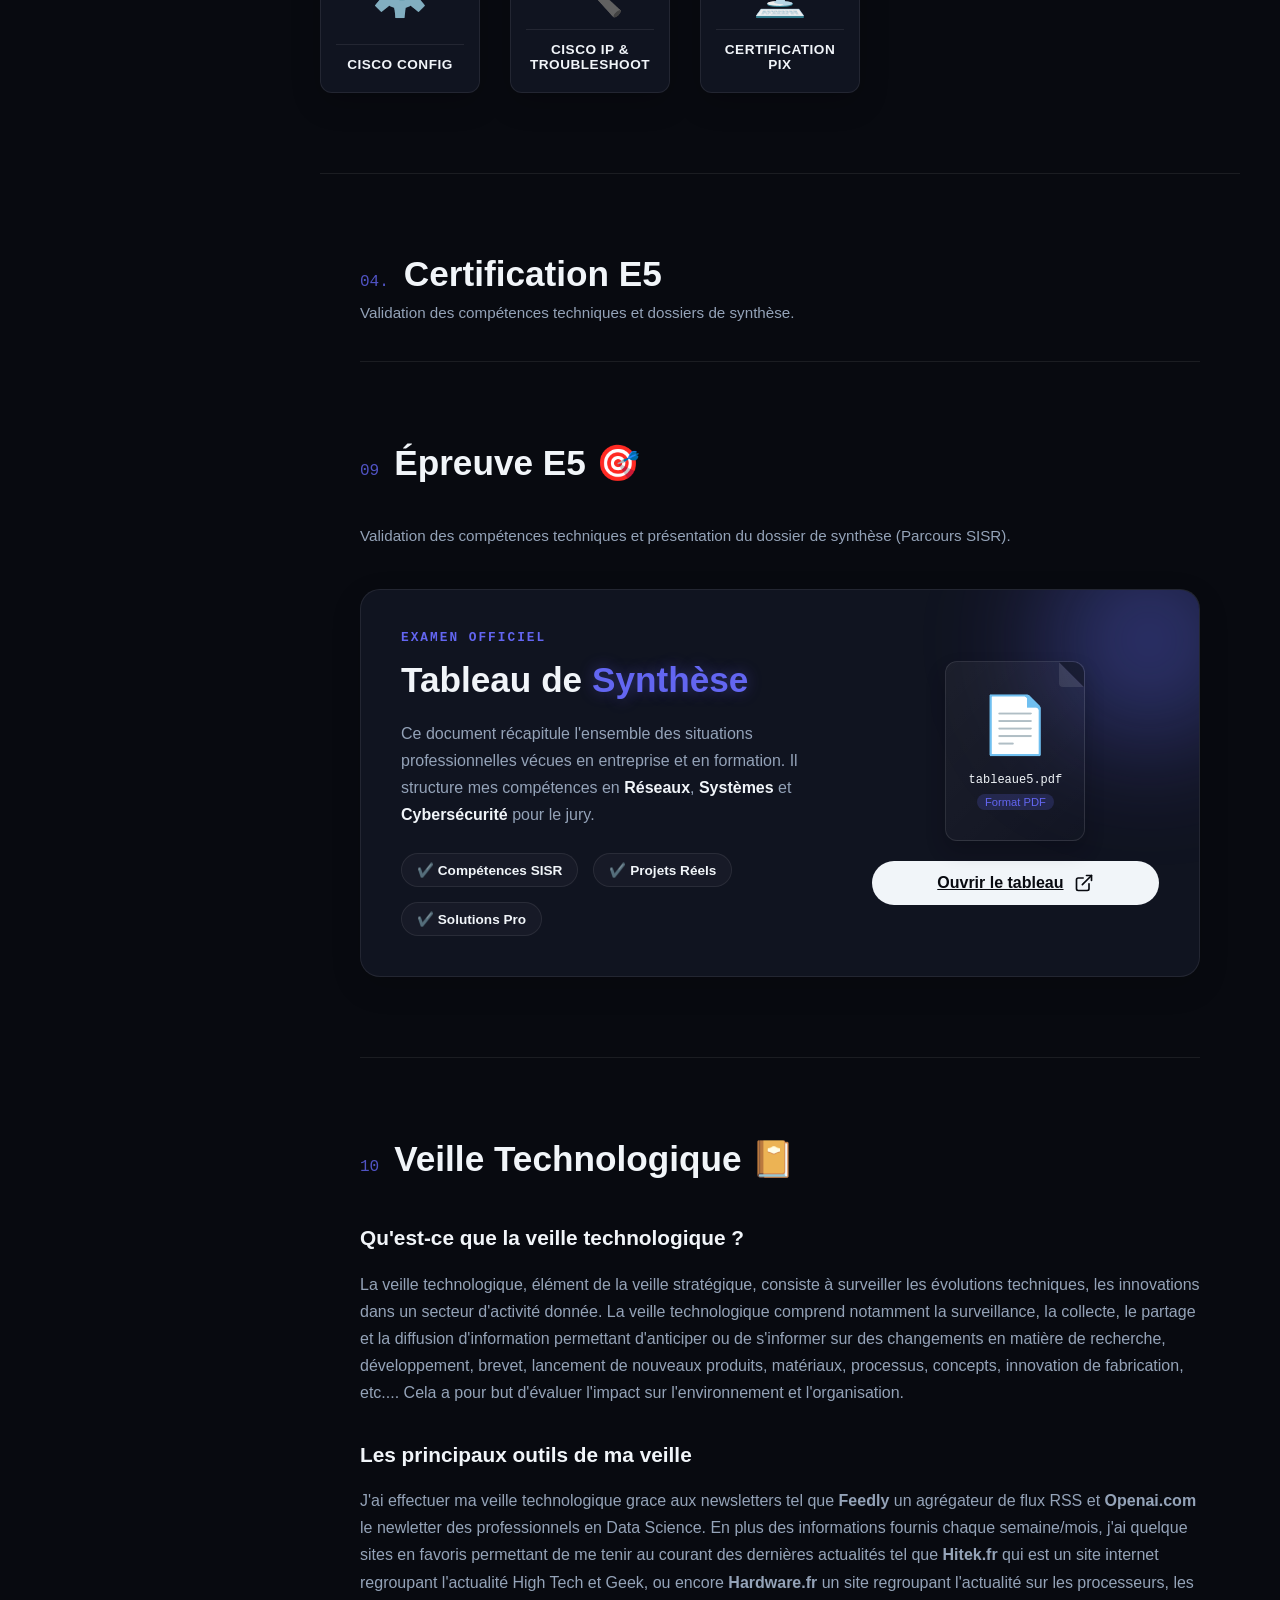
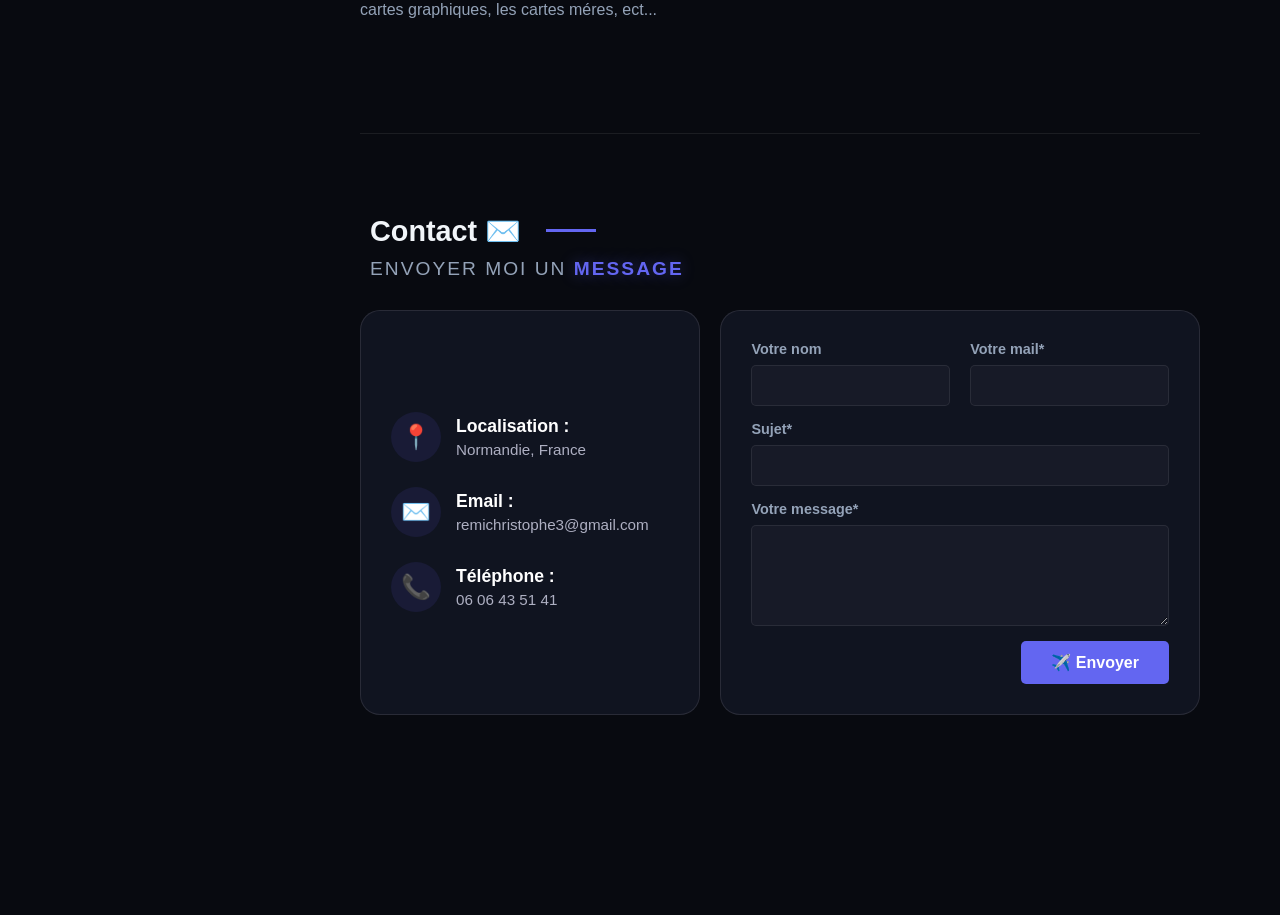
==== commit deb948be: "Update index.html" ====
--- a/index.html
+++ b/index.html
@@ -479,7 +479,7 @@
                                 <span class="pdf-size">Format PDF</span>
                             </div>
                         </div>
-                        <a href="documents/synthesetableau.pdf" target="_blank" class="primary-btn e5-btn">
+                        <a href="documents/tableaue5.pdf" target="_blank" class="primary-btn e5-btn">
                             <span>Ouvrir le tableau</span>
                             <svg width="20" height="20" viewBox="0 0 24 24" fill="none" stroke="currentColor" stroke-width="2" stroke-linecap="round" stroke-linejoin="round">
                                 <path d="M18 13v6a2 2 0 0 1-2 2H5a2 2 0 0 1-2-2V8a2 2 0 0 1 2-2h6"></path>
--- a/css/style.css
+++ b/css/style.css
@@ -805,51 +805,58 @@
     transition: 0.3s;
 }
 
-/* --- SECTION E5 DEDIEE --- */
+/* =========================================
+   SECTION EPREUVE E5 (PREMIUM DESIGN)
+   ========================================= */
 .e5-glass-container {
     background: var(--bg-panel);
     border: 1px solid var(--border-light);
-    border-radius: 24px;
+    border-radius: 20px;
     padding: 40px;
     display: flex;
     align-items: center;
-    gap: 50px;
+    gap: 40px;
     backdrop-filter: blur(20px);
     -webkit-backdrop-filter: blur(20px);
     position: relative;
     overflow: hidden;
-    transition: border-color 0.3s ease;
+    transition: transform 0.4s ease, border-color 0.4s ease, box-shadow 0.4s ease;
+    box-shadow: 0 10px 30px rgba(0,0,0,0.15);
 }
 
 .e5-glass-container:hover {
-    border-color: var(--border-hover);
-}
-
-/* Petit effet de halo violet derrière */
+    transform: translateY(-5px);
+    border-color: var(--accent);
+    box-shadow: 0 15px 40px rgba(99, 102, 241, 0.2);
+}
+
+/* Halo lumineux en arrière plan de la carte */
 .e5-glass-container::before {
     content: '';
     position: absolute;
     top: -50px;
     right: -50px;
-    width: 150px;
-    height: 150px;
+    width: 200px;
+    height: 200px;
     background: var(--accent-glow);
-    filter: blur(70px);
+    filter: blur(60px);
     border-radius: 50%;
     z-index: -1;
+    pointer-events: none;
 }
 
 .e5-content {
-    flex: 1.2;
+    flex: 1.5;
 }
 
 .e5-badge-top {
     font-family: var(--font-mono);
     color: var(--accent);
-    font-size: 0.75rem;
+    font-size: 0.8rem;
     text-transform: uppercase;
     letter-spacing: 2px;
     margin-bottom: 15px;
+    font-weight: 700;
 }
 
 .e5-main-title {
@@ -863,54 +870,68 @@
     color: var(--text-secondary);
     line-height: 1.7;
     margin-bottom: 25px;
-    font-size: 1.05rem;
+    font-size: 1rem;
+}
+
+.e5-description strong {
+    color: var(--text-primary);
 }
 
 .e5-features {
     display: flex;
-    gap: 20px;
+    flex-wrap: wrap;
+    gap: 15px;
 }
 
 .feat {
-    display: flex;
-    align-items: center;
-    gap: 8px;
+    background: rgba(255, 255, 255, 0.03);
+    border: 1px solid var(--border-light);
+    padding: 8px 15px;
+    border-radius: 50px;
     font-size: 0.85rem;
     color: var(--text-primary);
     font-weight: 600;
 }
 
-.feat i {
-    color: var(--green-signal);
-}
-
-/* Visuel à droite */
+/* Visuel à droite (Le faux document PDF) */
 .e5-visual {
-    flex: 0.8;
+    flex: 1;
     display: flex;
     flex-direction: column;
     align-items: center;
-    gap: 25px;
+    justify-content: center;
+    gap: 20px;
 }
 
 .pdf-card-preview {
-    width: 180px;
-    height: 220px;
-    background: rgba(255, 255, 255, 0.03);
-    border: 1px solid var(--border-light);
-    border-radius: 15px;
+    width: 140px;
+    height: 180px;
+    background: linear-gradient(135deg, rgba(255,255,255,0.05) 0%, rgba(255,255,255,0.01) 100%);
+    border: 1px solid rgba(255,255,255,0.1);
+    border-radius: 12px;
     display: flex;
     flex-direction: column;
     align-items: center;
     justify-content: center;
-    transition: 0.3s ease;
+    box-shadow: 0 10px 20px rgba(0,0,0,0.2);
+    position: relative;
+}
+
+/* Pliure du document en haut à droite */
+.pdf-card-preview::after {
+    content: '';
+    position: absolute;
+    top: 0;
+    right: 0;
+    border-width: 0 25px 25px 0;
+    border-style: solid;
+    border-color: transparent var(--bg-panel) rgba(255,255,255,0.1) transparent;
+    border-radius: 0 12px 0 4px;
 }
 
 .pdf-main-icon {
-    font-size: 4rem;
-    color: #ef4444; /* Rouge PDF classique mais peut être mis en var(--accent) */
+    font-size: 3.5rem;
     margin-bottom: 15px;
-    filter: drop-shadow(0 5px 15px rgba(239, 68, 68, 0.3));
 }
 
 .pdf-info-mini {
@@ -919,35 +940,36 @@
 
 .pdf-name {
     display: block;
-    font-size: 0.8rem;
+    font-size: 0.75rem;
     font-family: var(--font-mono);
     color: var(--text-primary);
+    margin-bottom: 5px;
 }
 
 .pdf-size {
     font-size: 0.7rem;
     color: var(--text-secondary);
+    background: rgba(99, 102, 241, 0.2);
+    color: var(--accent);
+    padding: 2px 8px;
+    border-radius: 10px;
 }
 
 .e5-btn {
     width: 100%;
     justify-content: center;
-}
-
-/* Adaptabilité Mobile */
+    padding: 12px 20px;
+}
+
+/* Mobile */
 @media (max-width: 850px) {
     .e5-glass-container {
         flex-direction: column;
-        padding: 30px;
         text-align: center;
+        padding: 30px 20px;
     }
     
     .e5-features {
         justify-content: center;
-        margin-bottom: 20px;
     }
-    
-    .pdf-card-preview {
-        display: none; /* On cache l'aperçu sur mobile pour gagner de la place */
-    }
-}
+}
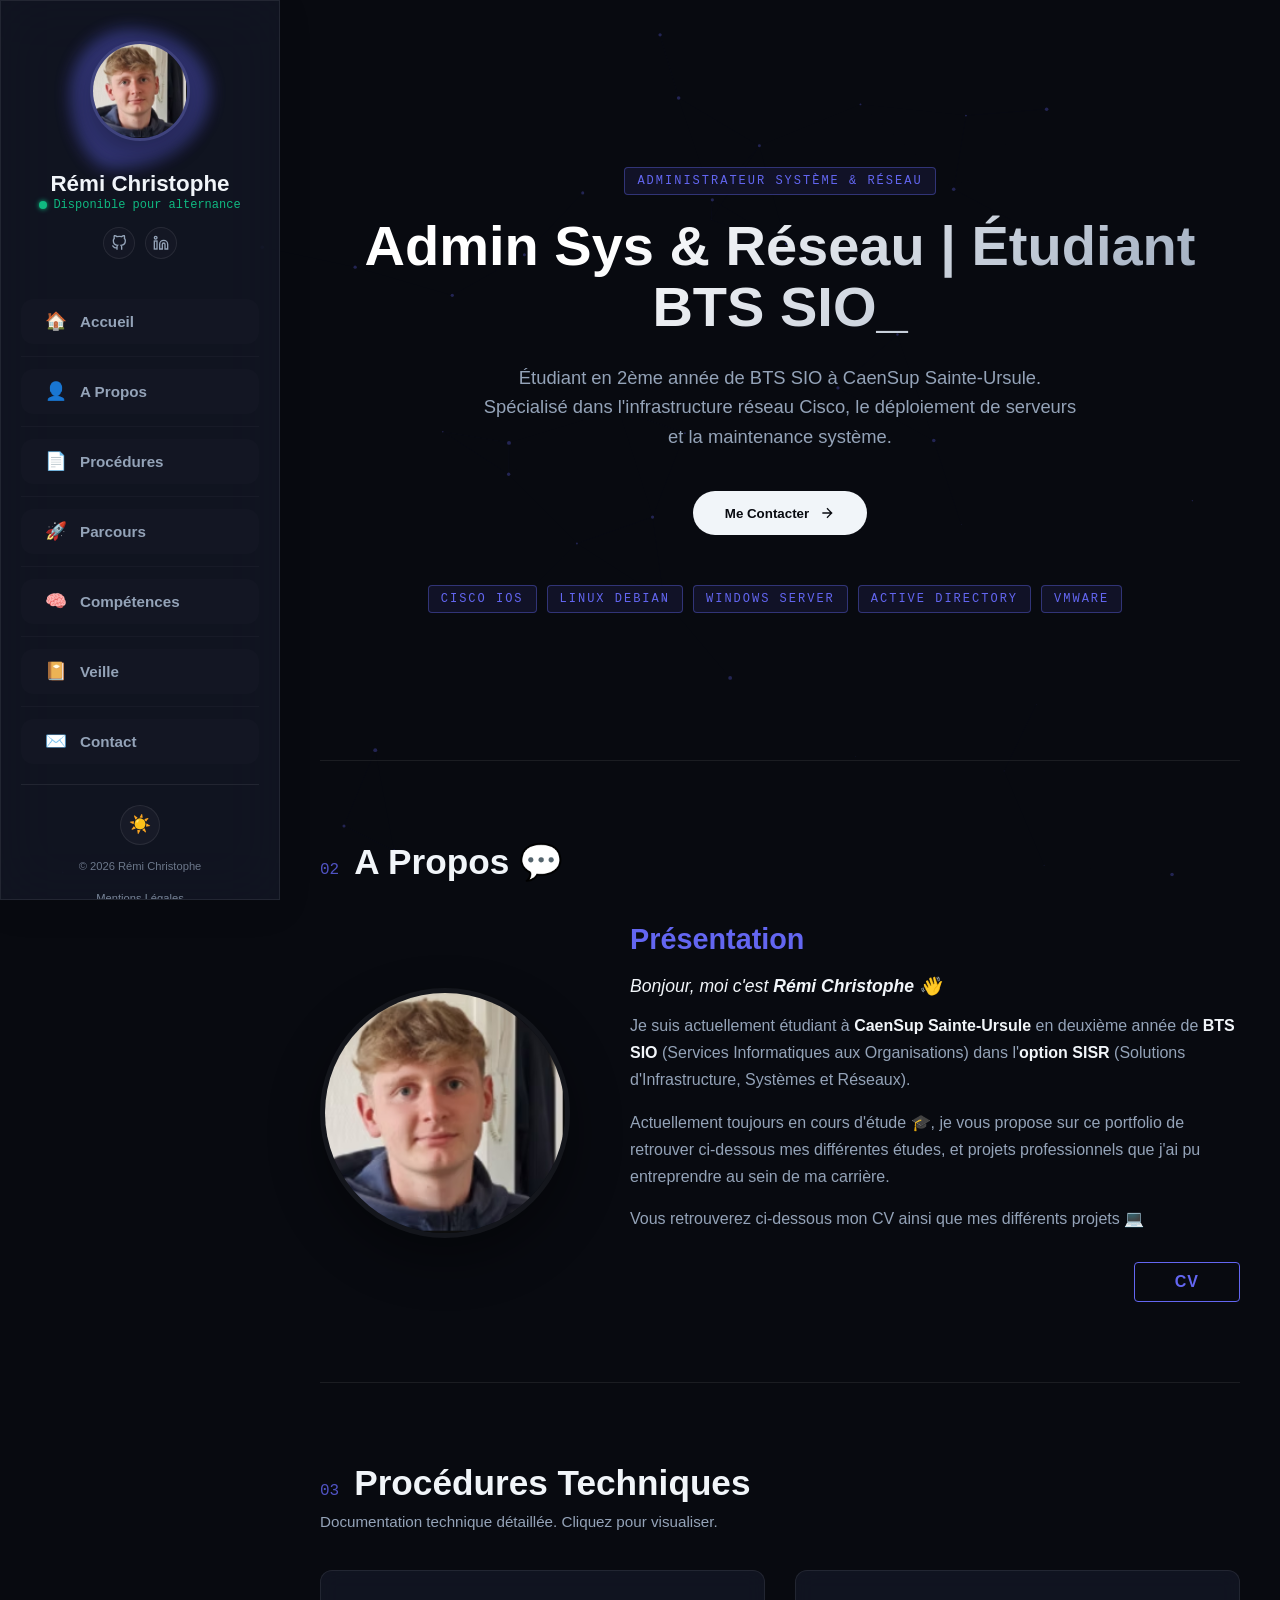
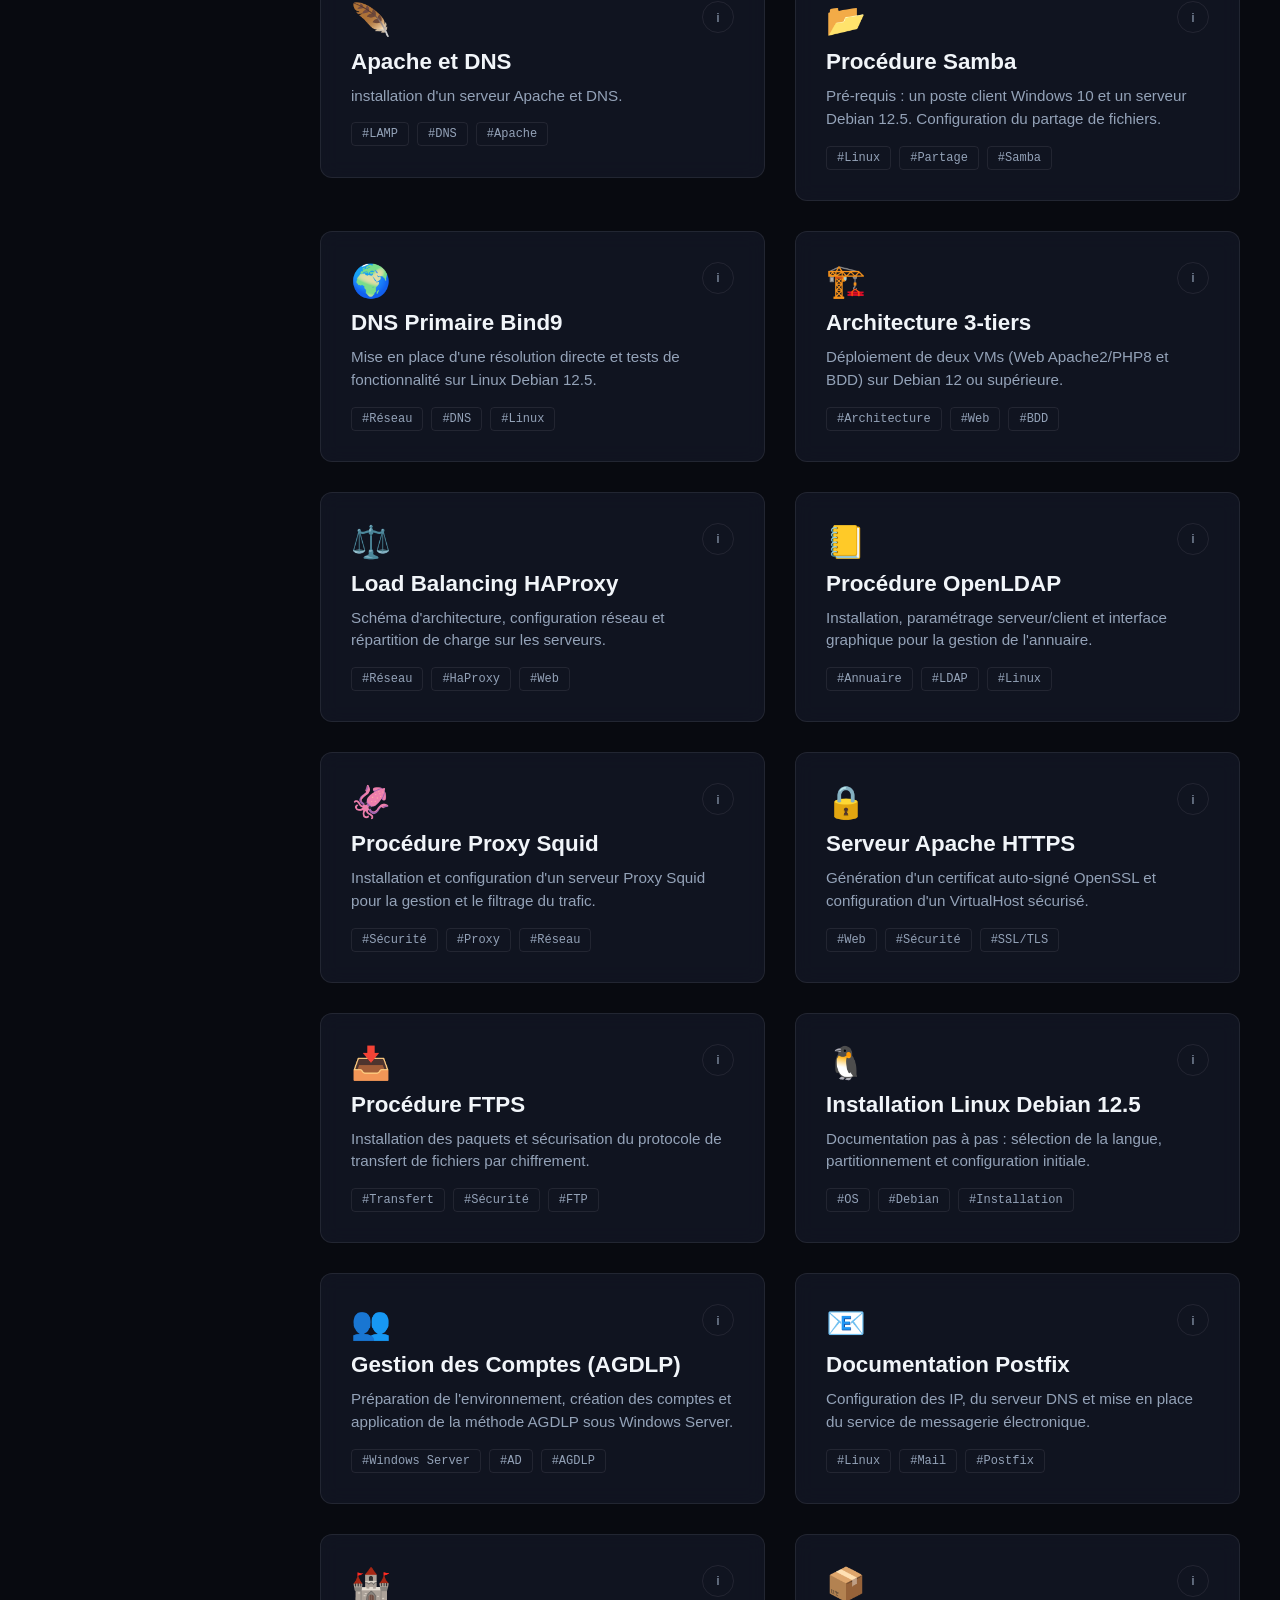
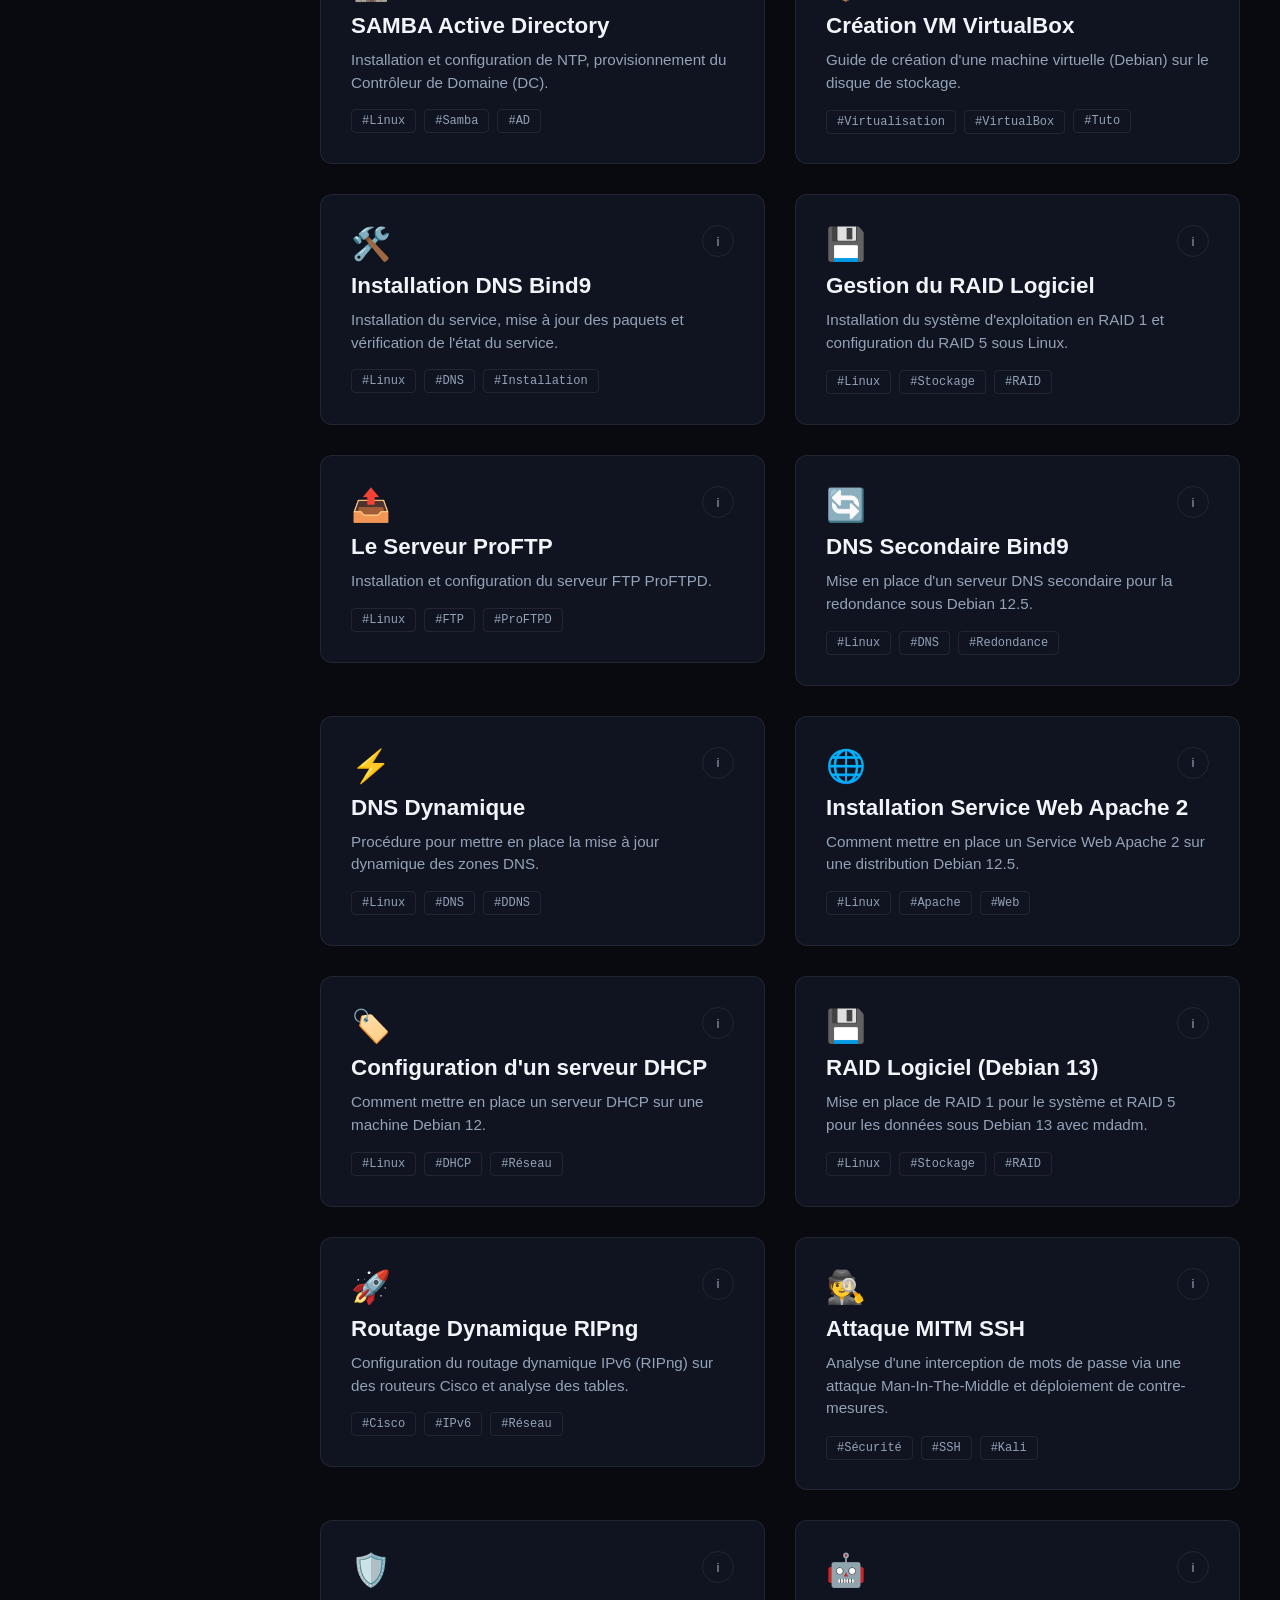
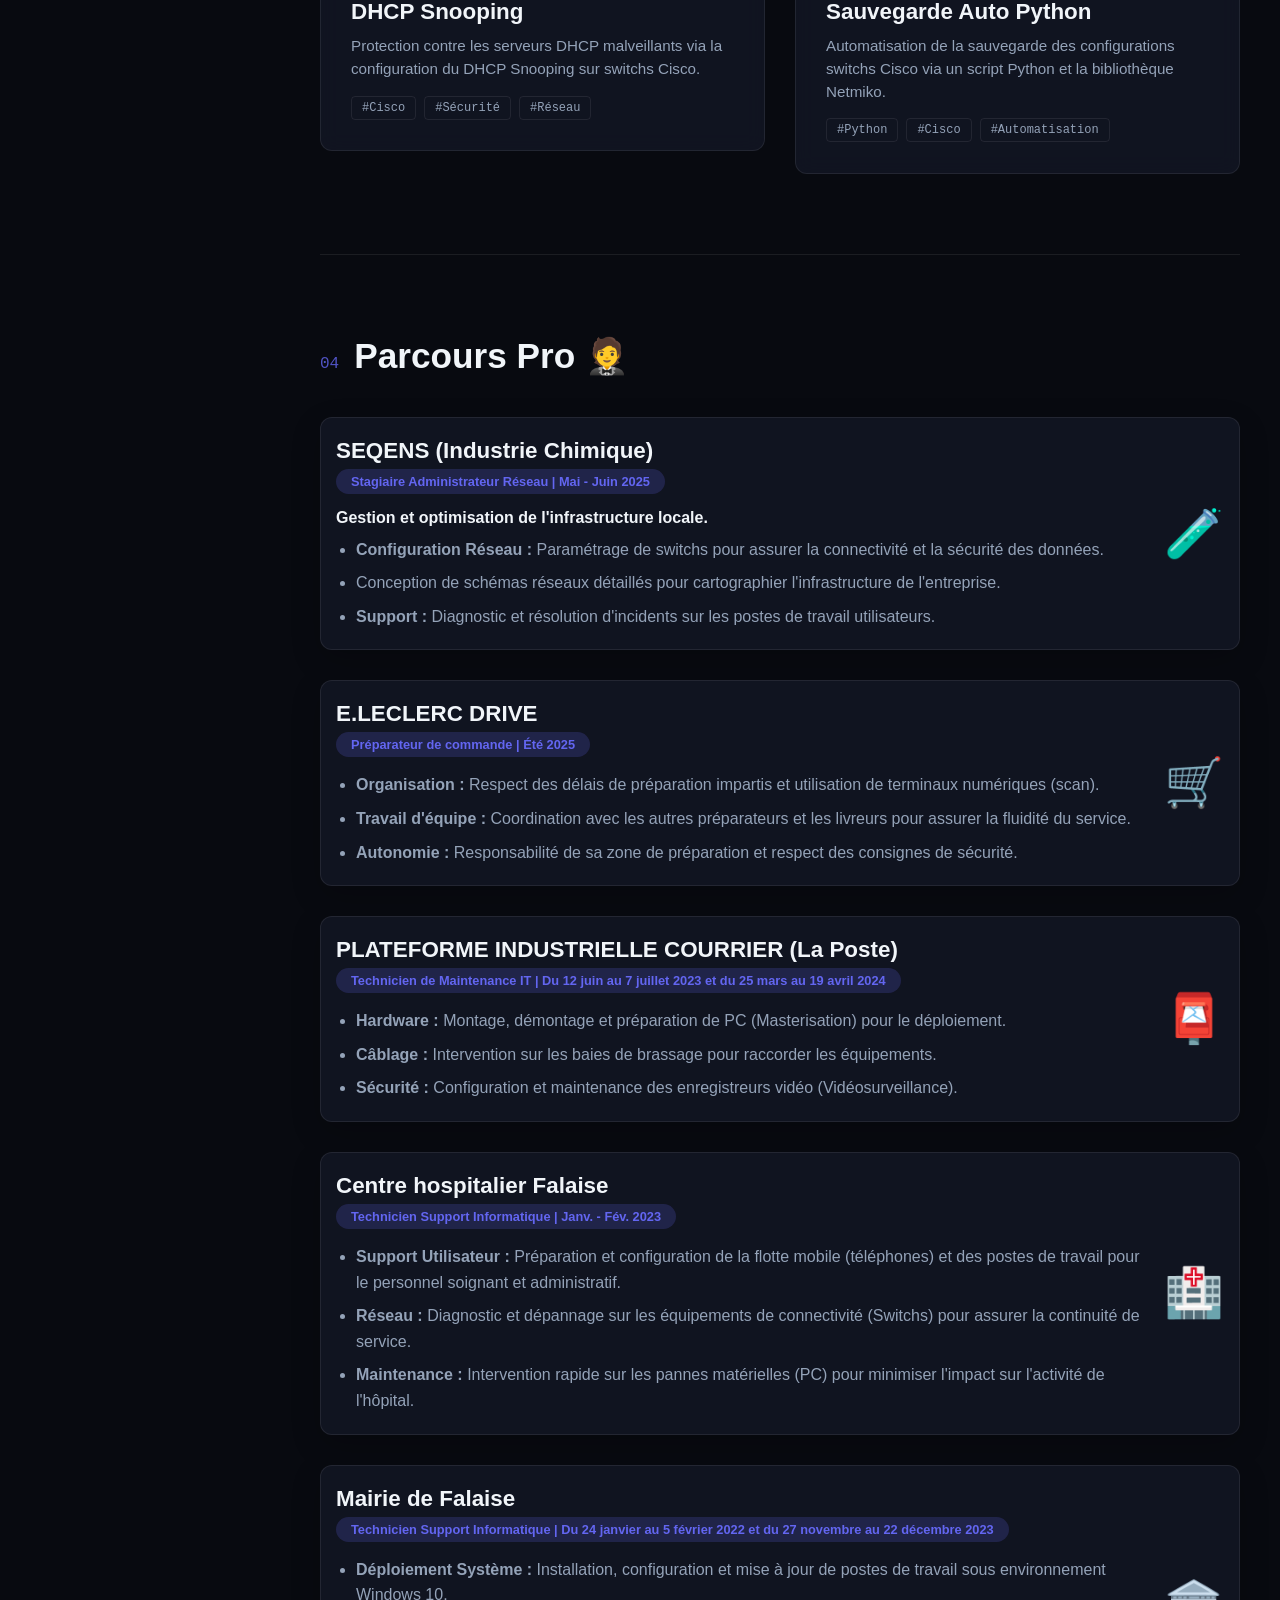
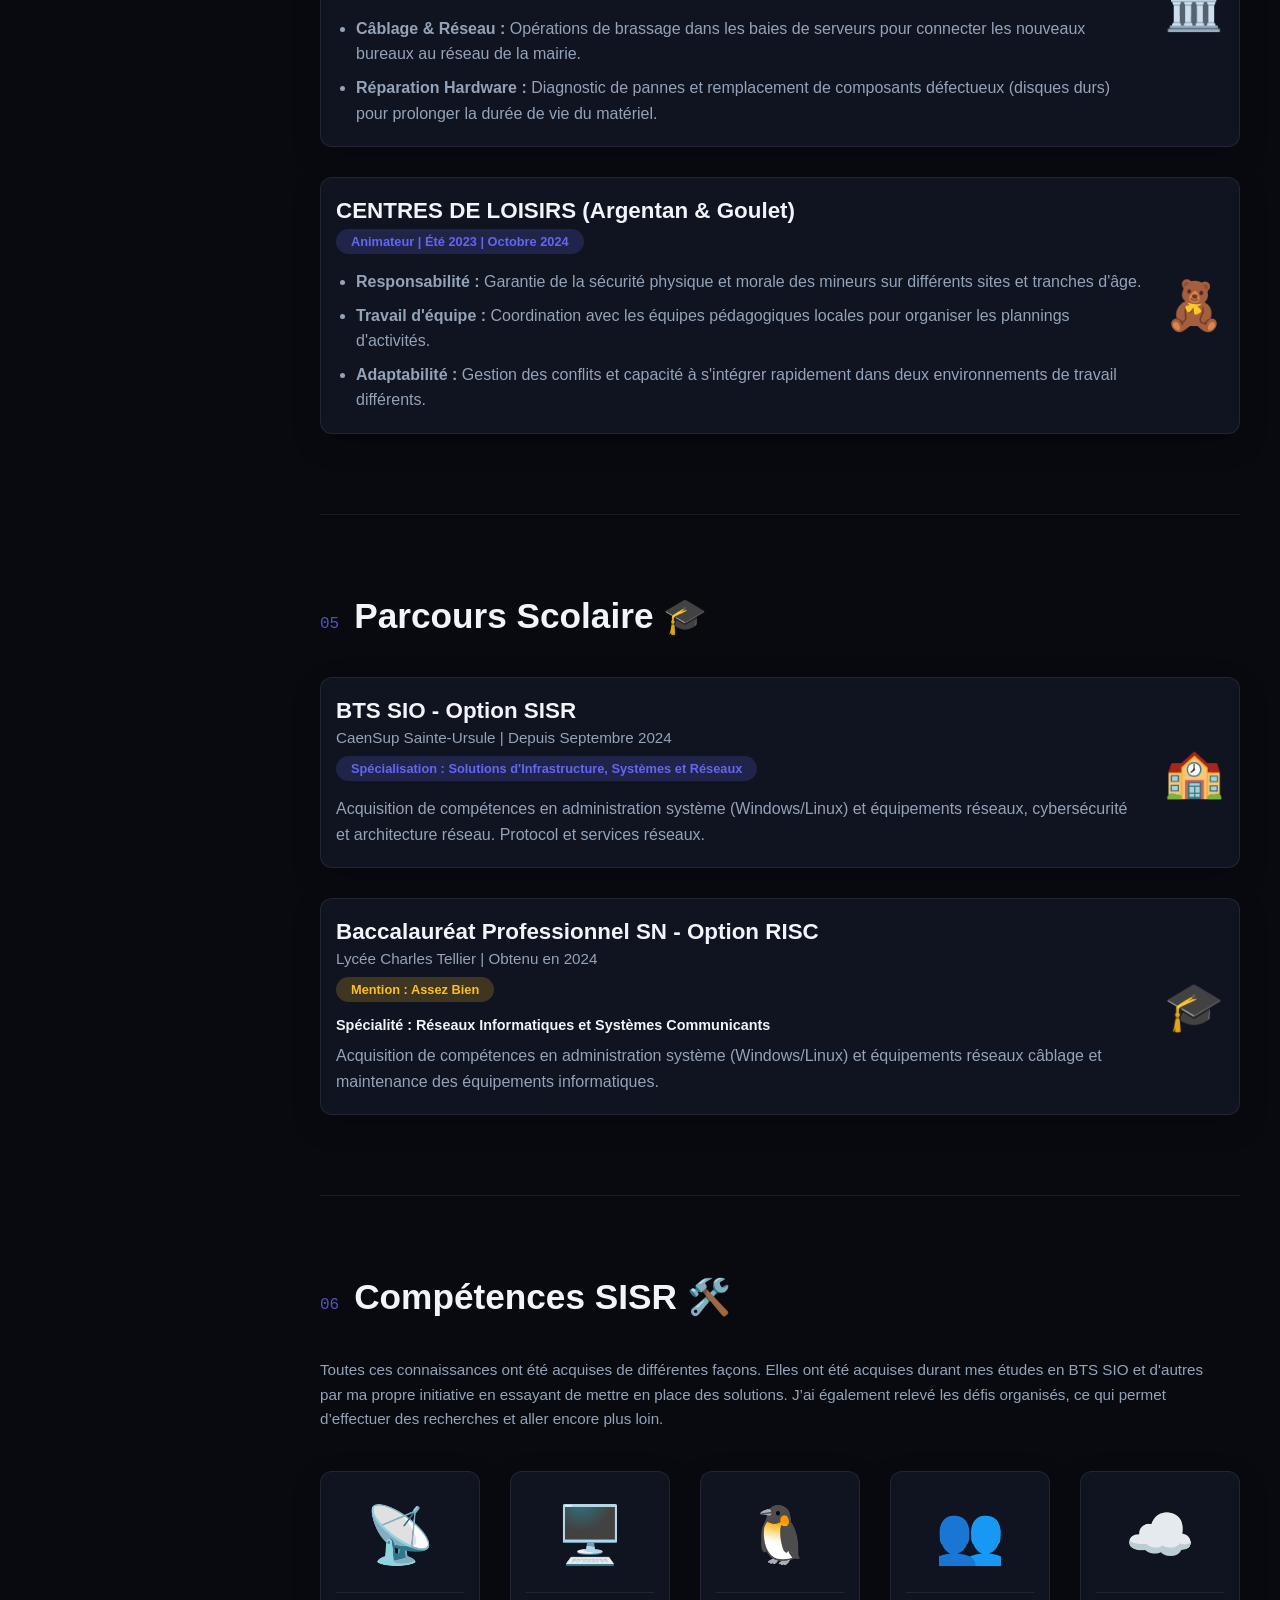
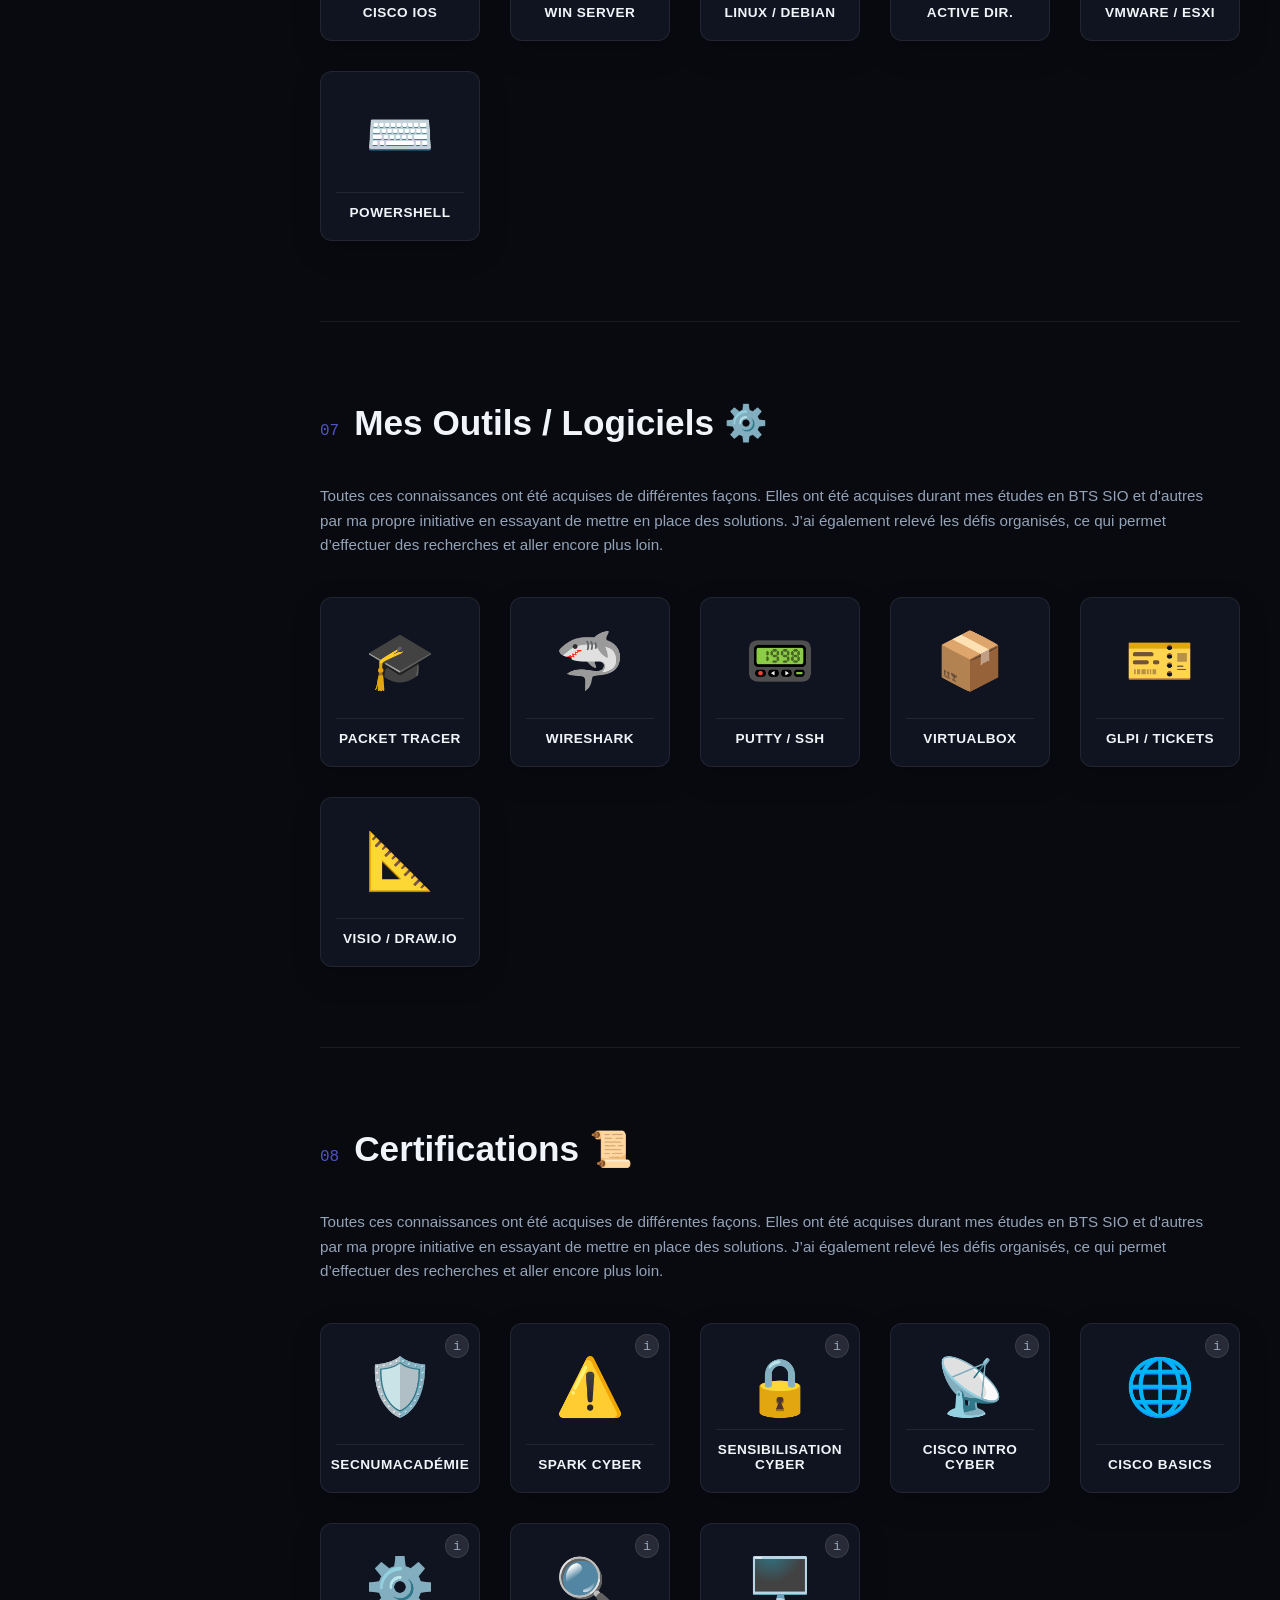
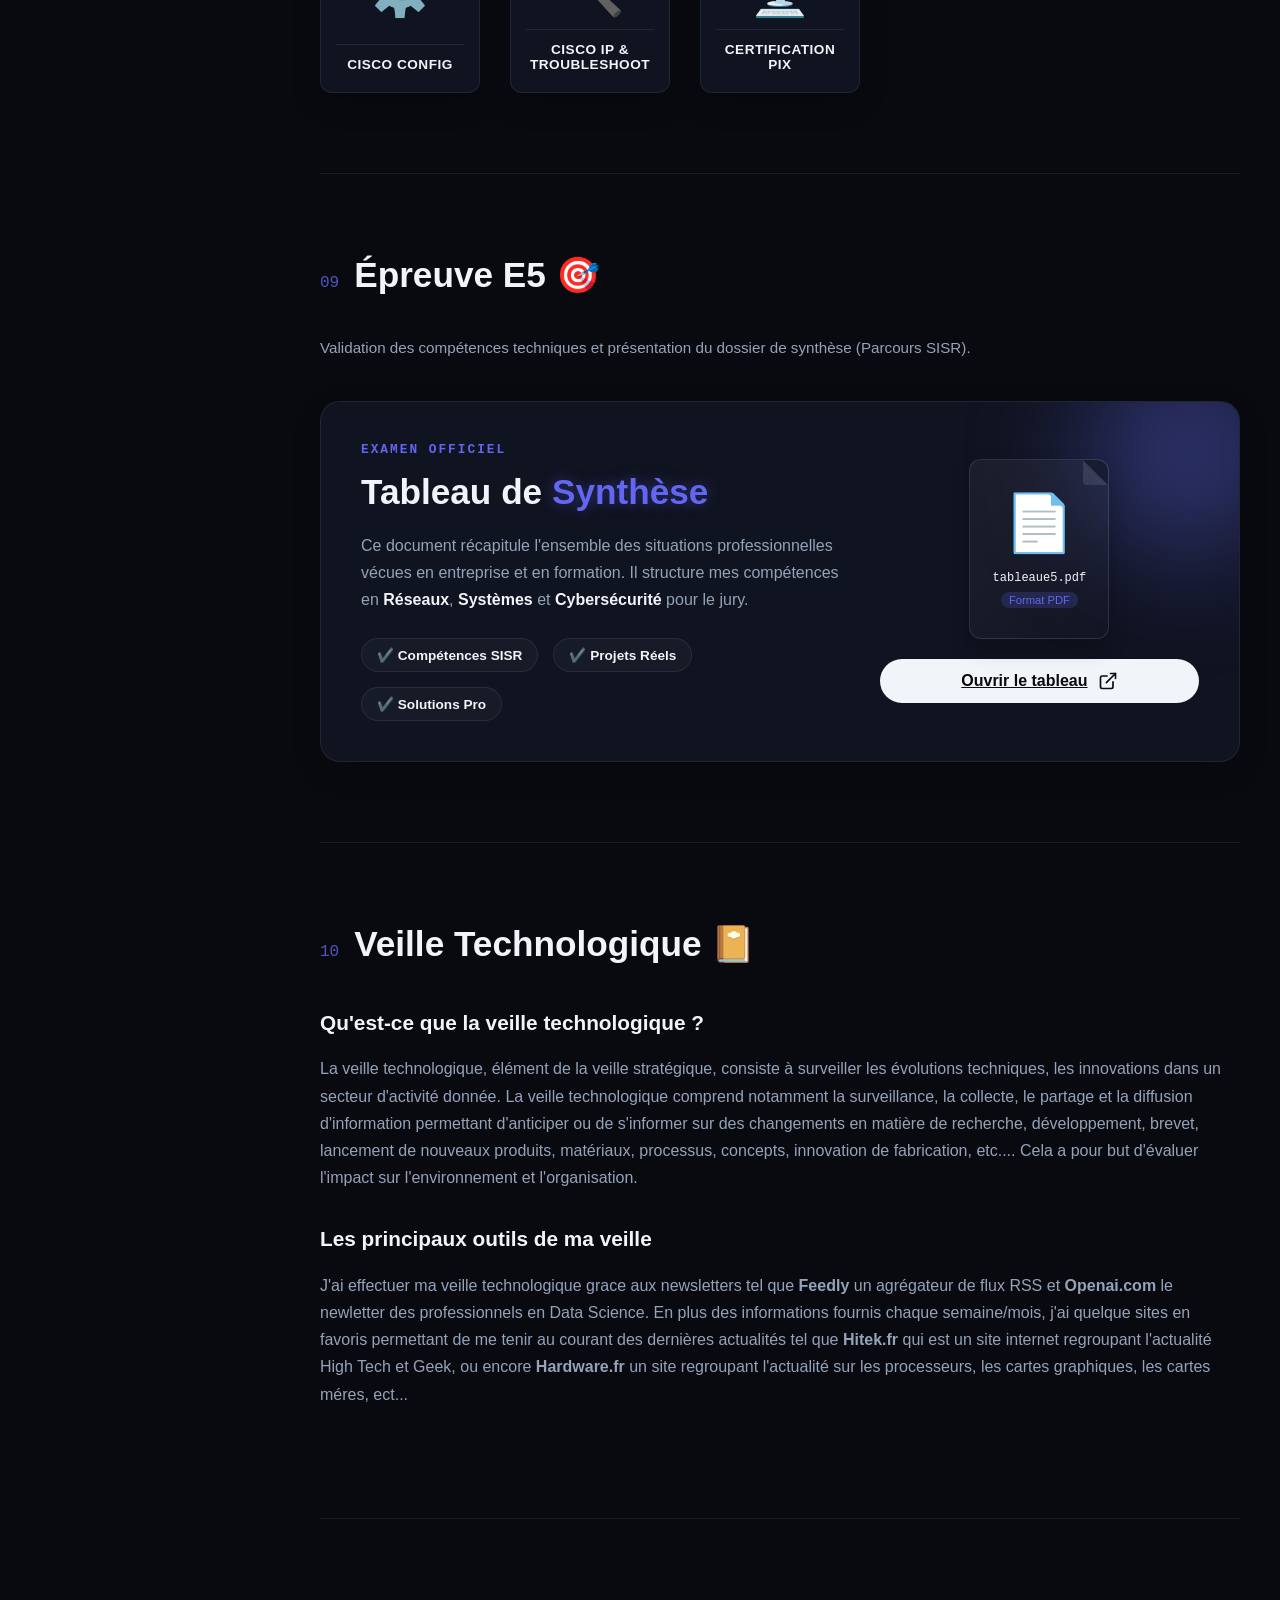
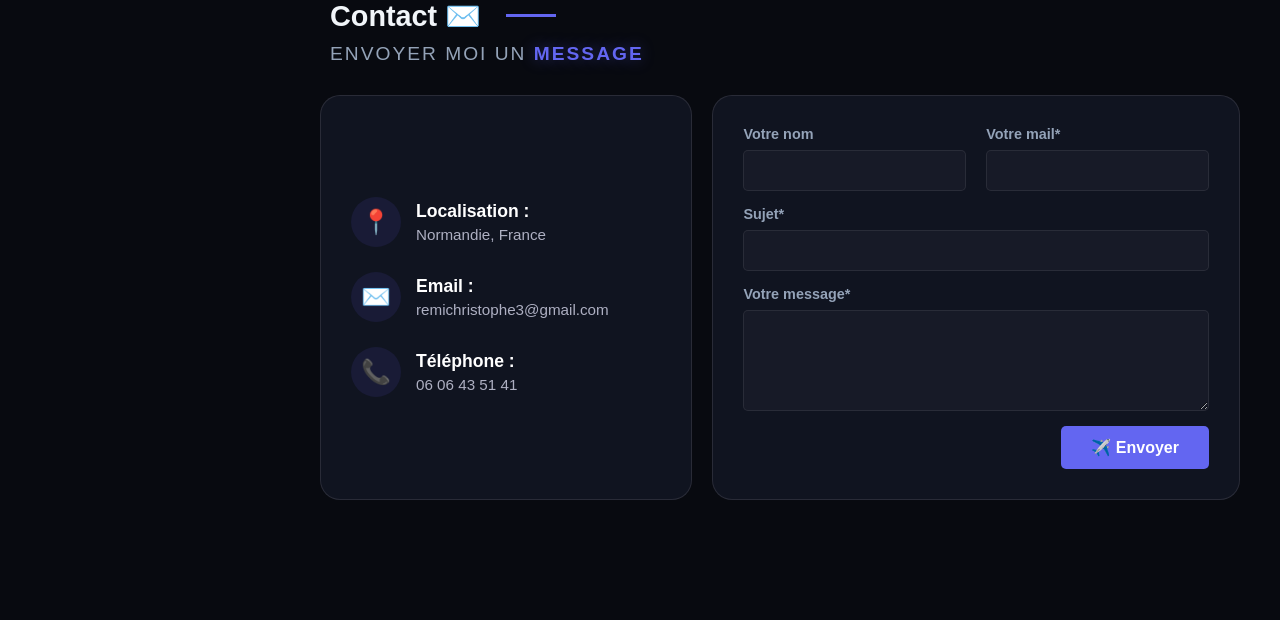
==== commit a3443422: "Update index.html" ====
--- a/index.html
+++ b/index.html
@@ -439,14 +439,6 @@
                 </div>
             </section>
 
-            <section id="epreuve-e5" class="section-wrapper fade-in-up">
-    <div class="container">
-        <div class="section-header">
-            <span class="section-number">04.</span>
-            <h2 class="section-title">Certification E5</h2>
-        </div>
-        <p class="section-subtitle">Validation des compétences techniques et dossiers de synthèse.</p>
-
         <section id="epreuve-e5" class="section-wrapper">
                 <div class="section-header fade-in-up">
                     <span class="section-number">09</span>
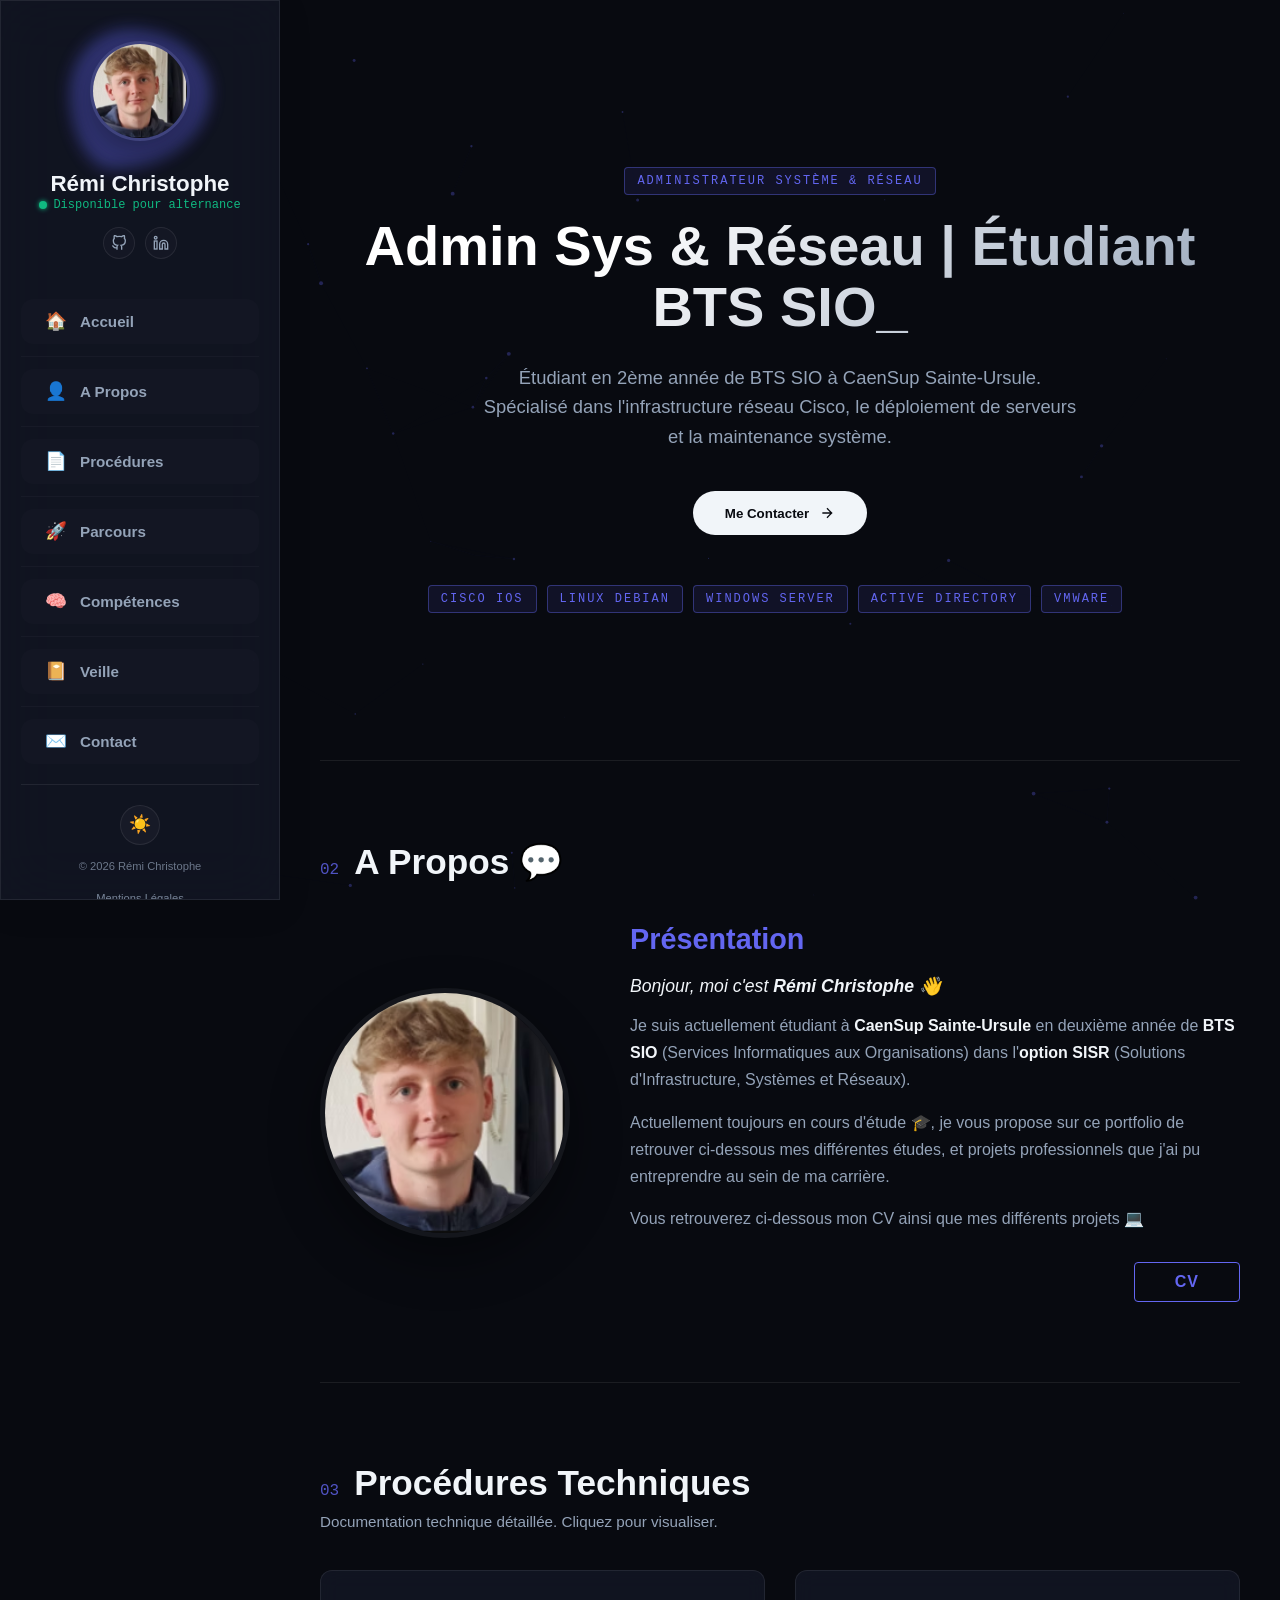
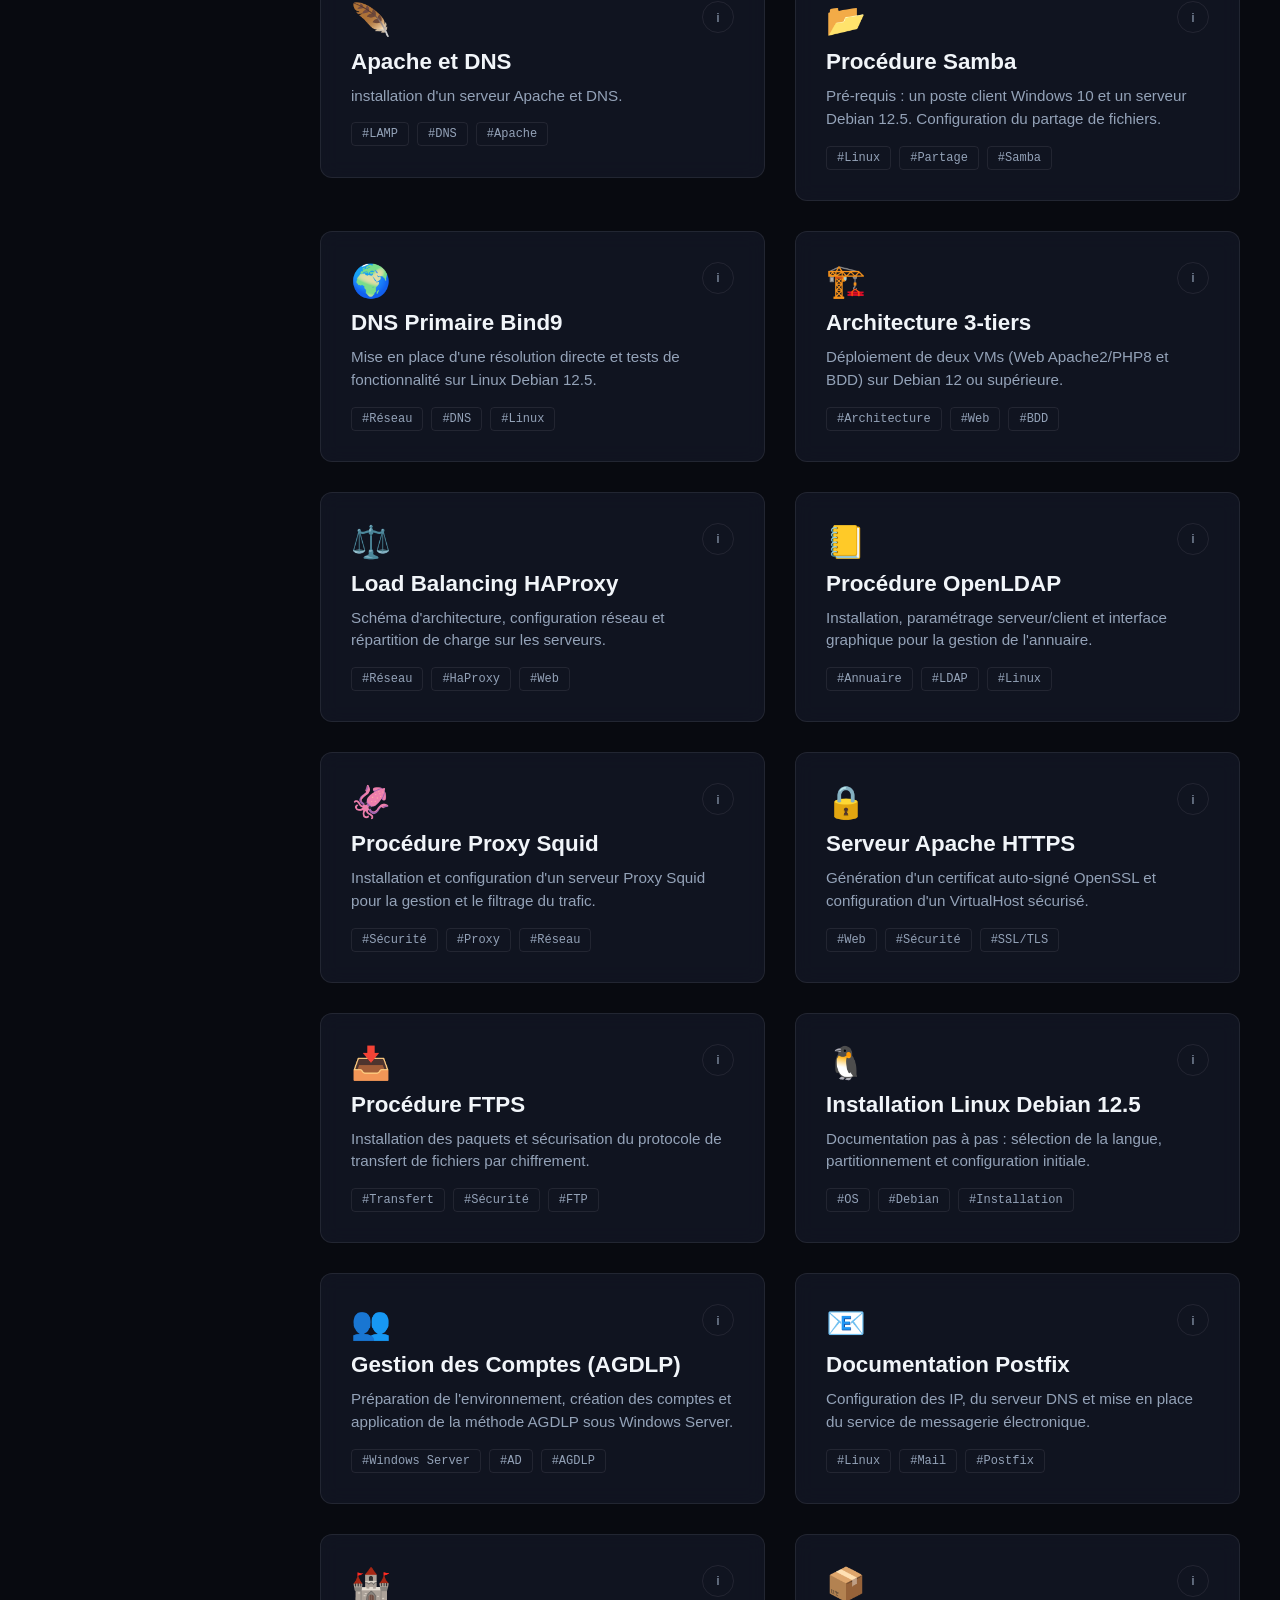
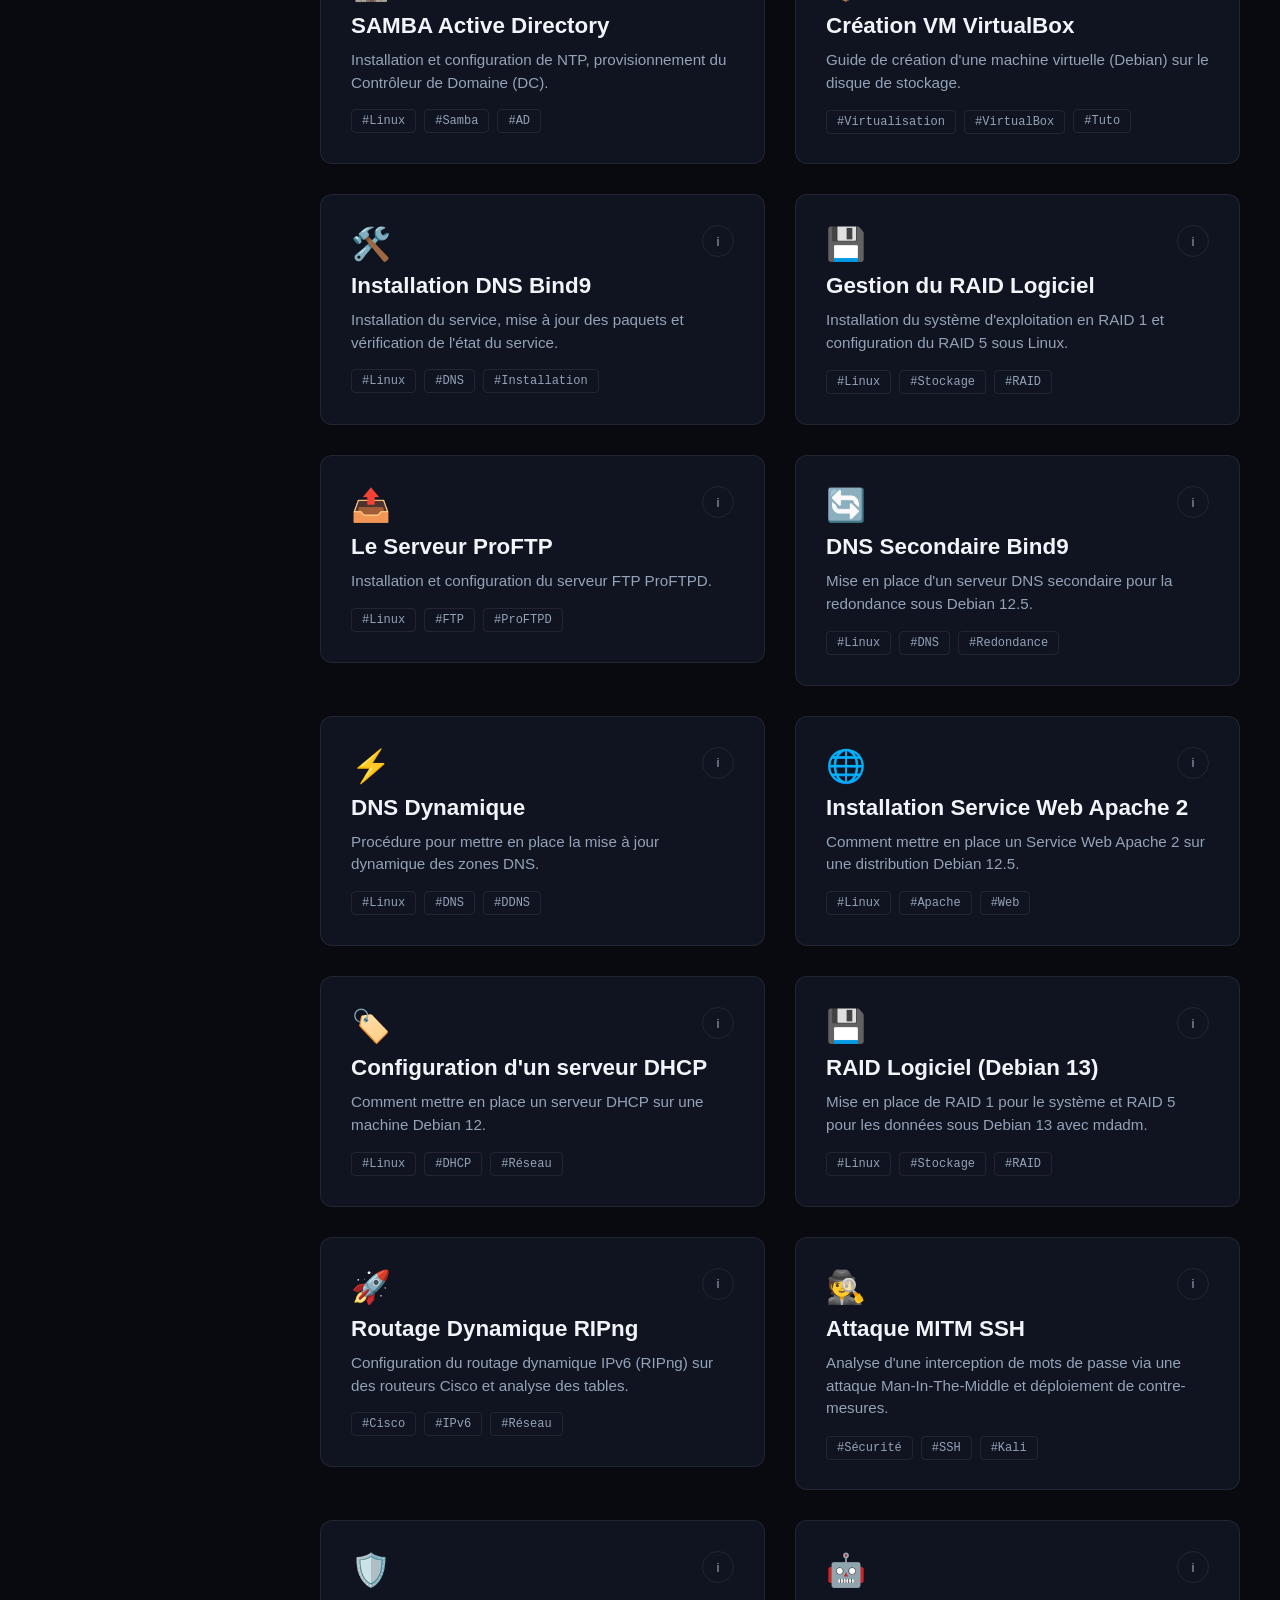
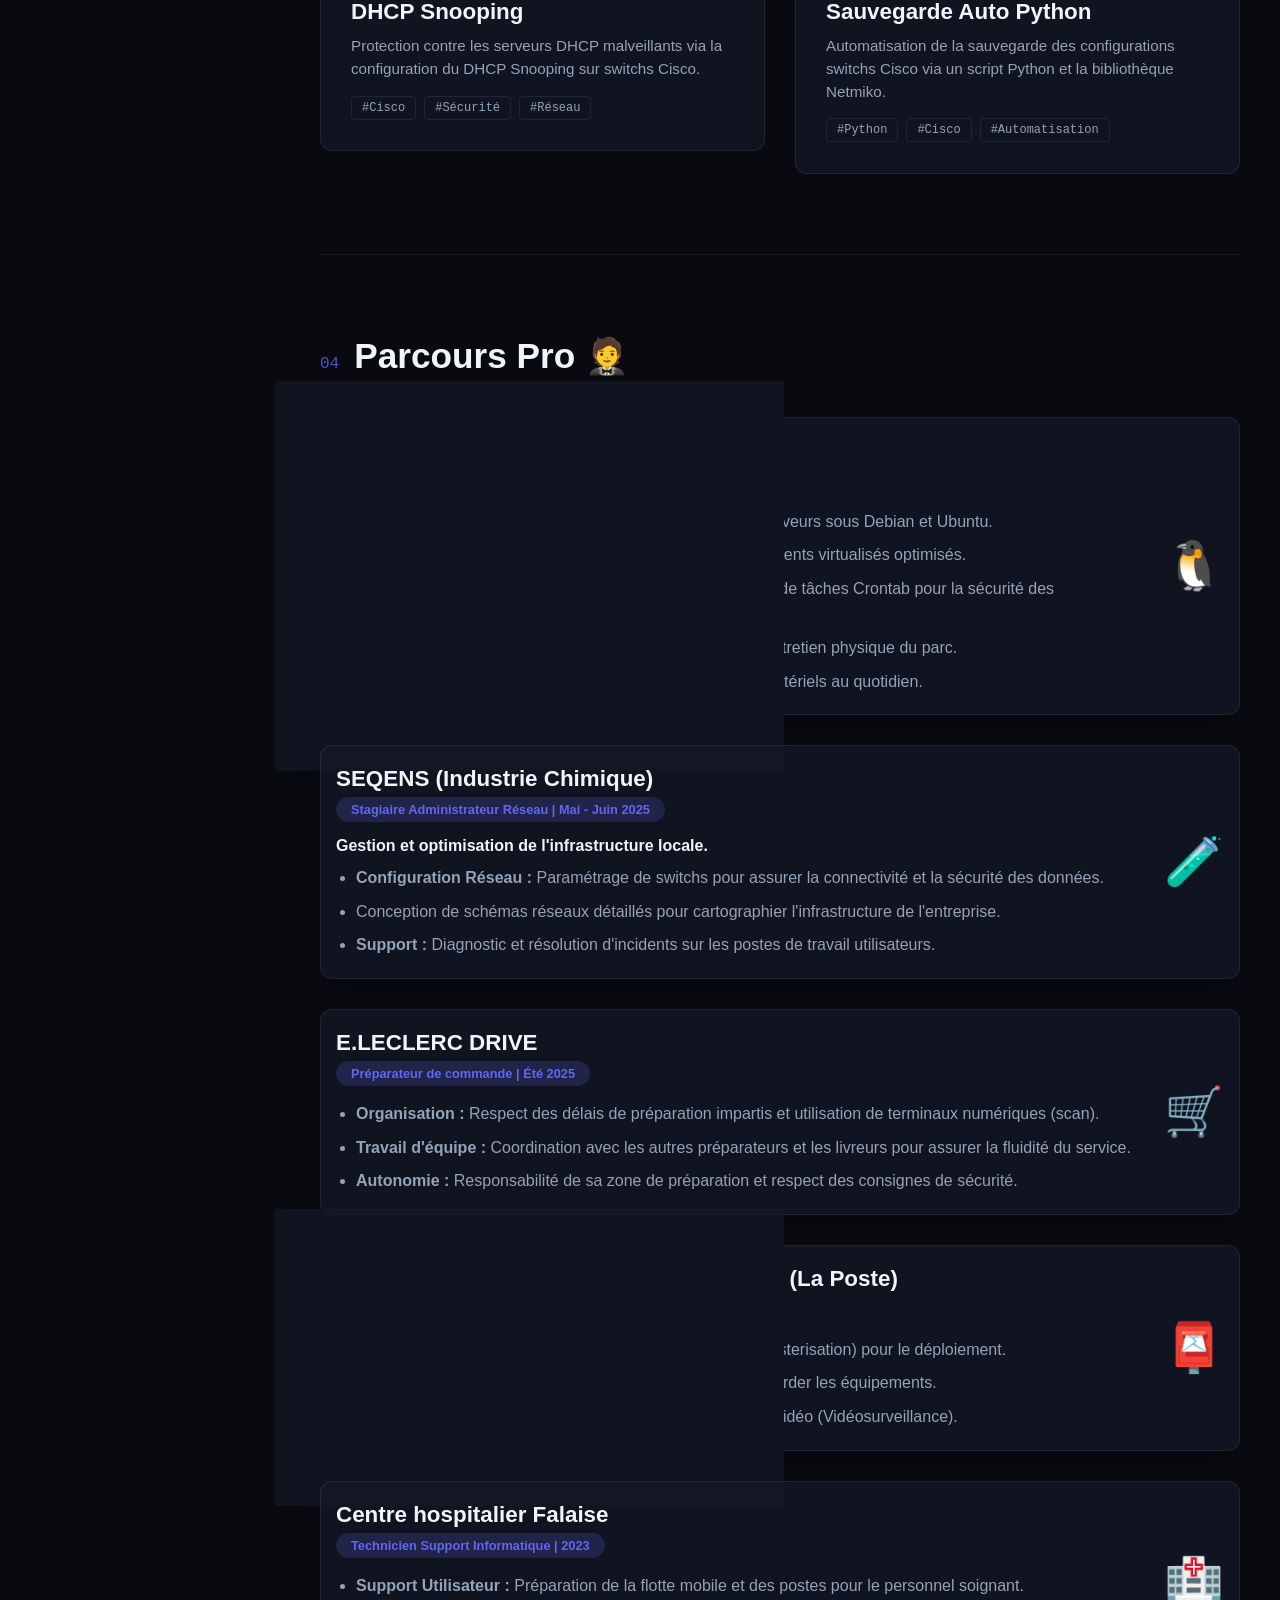
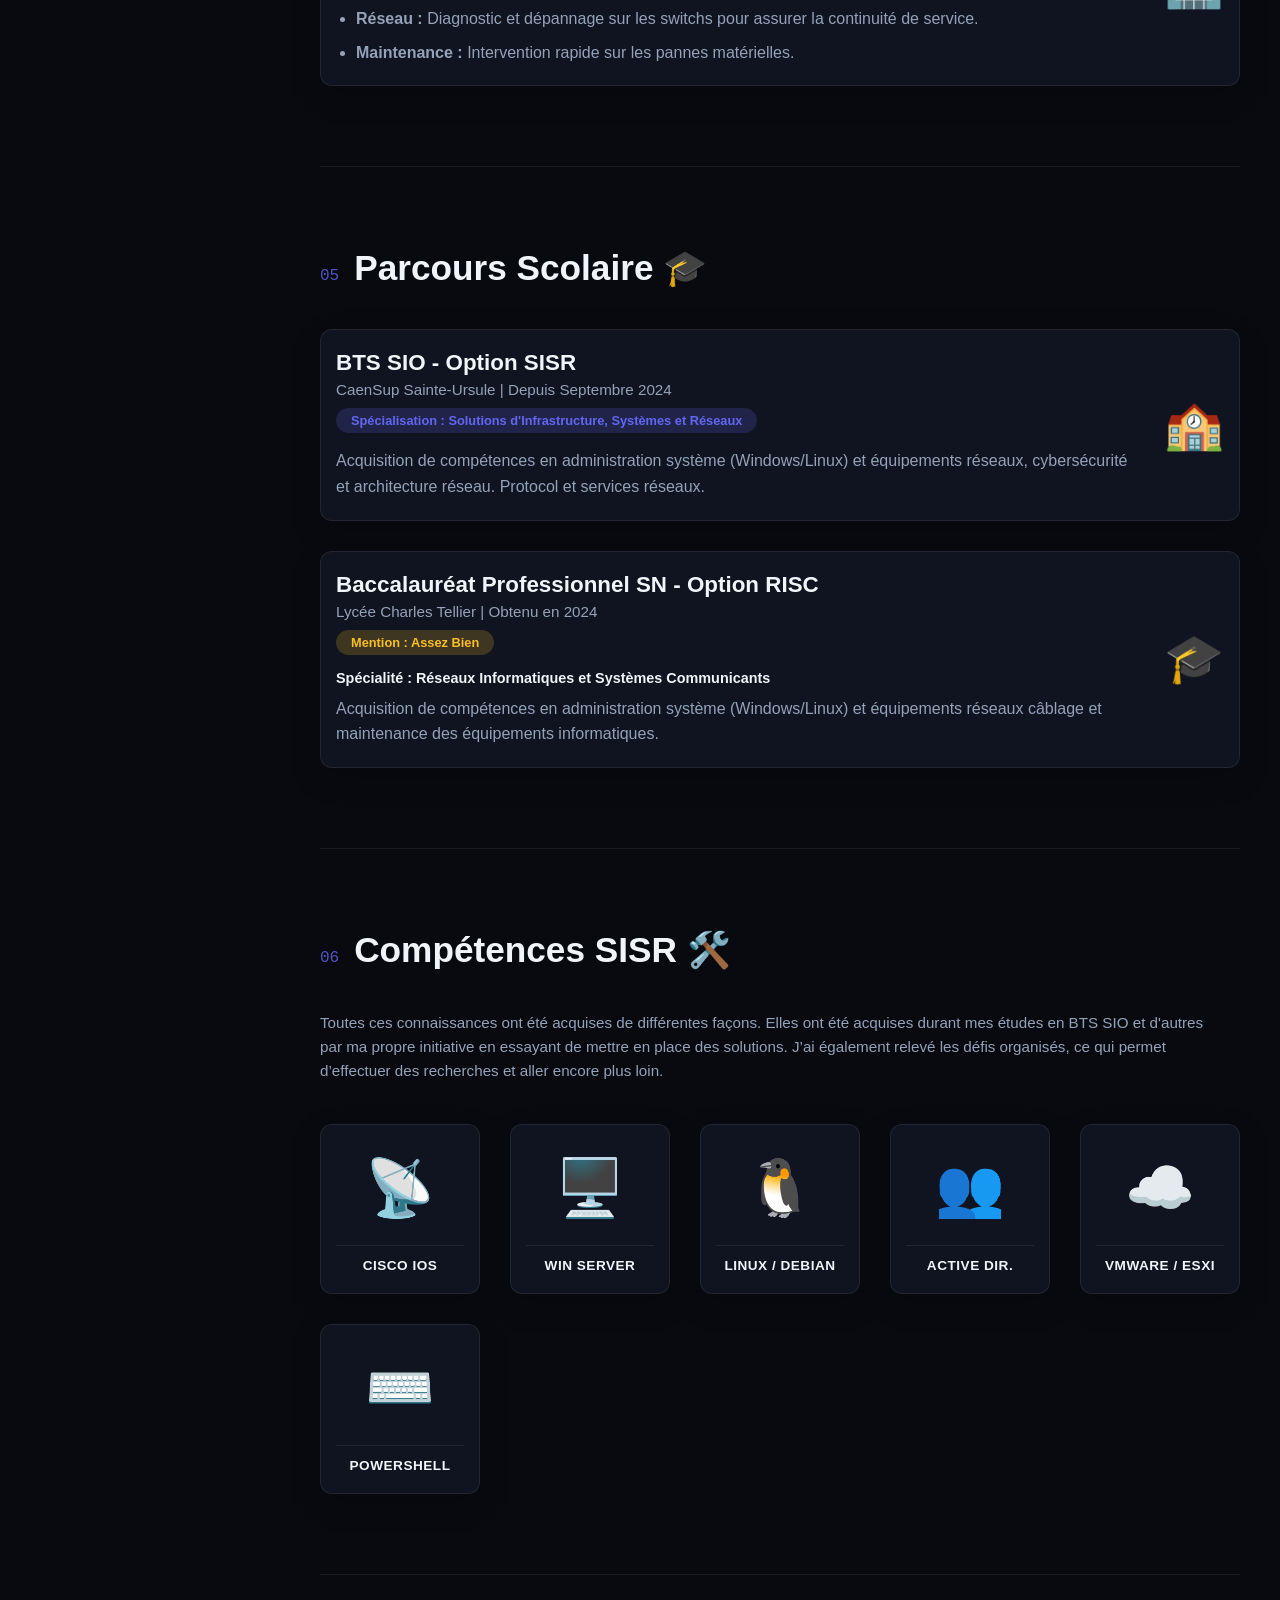
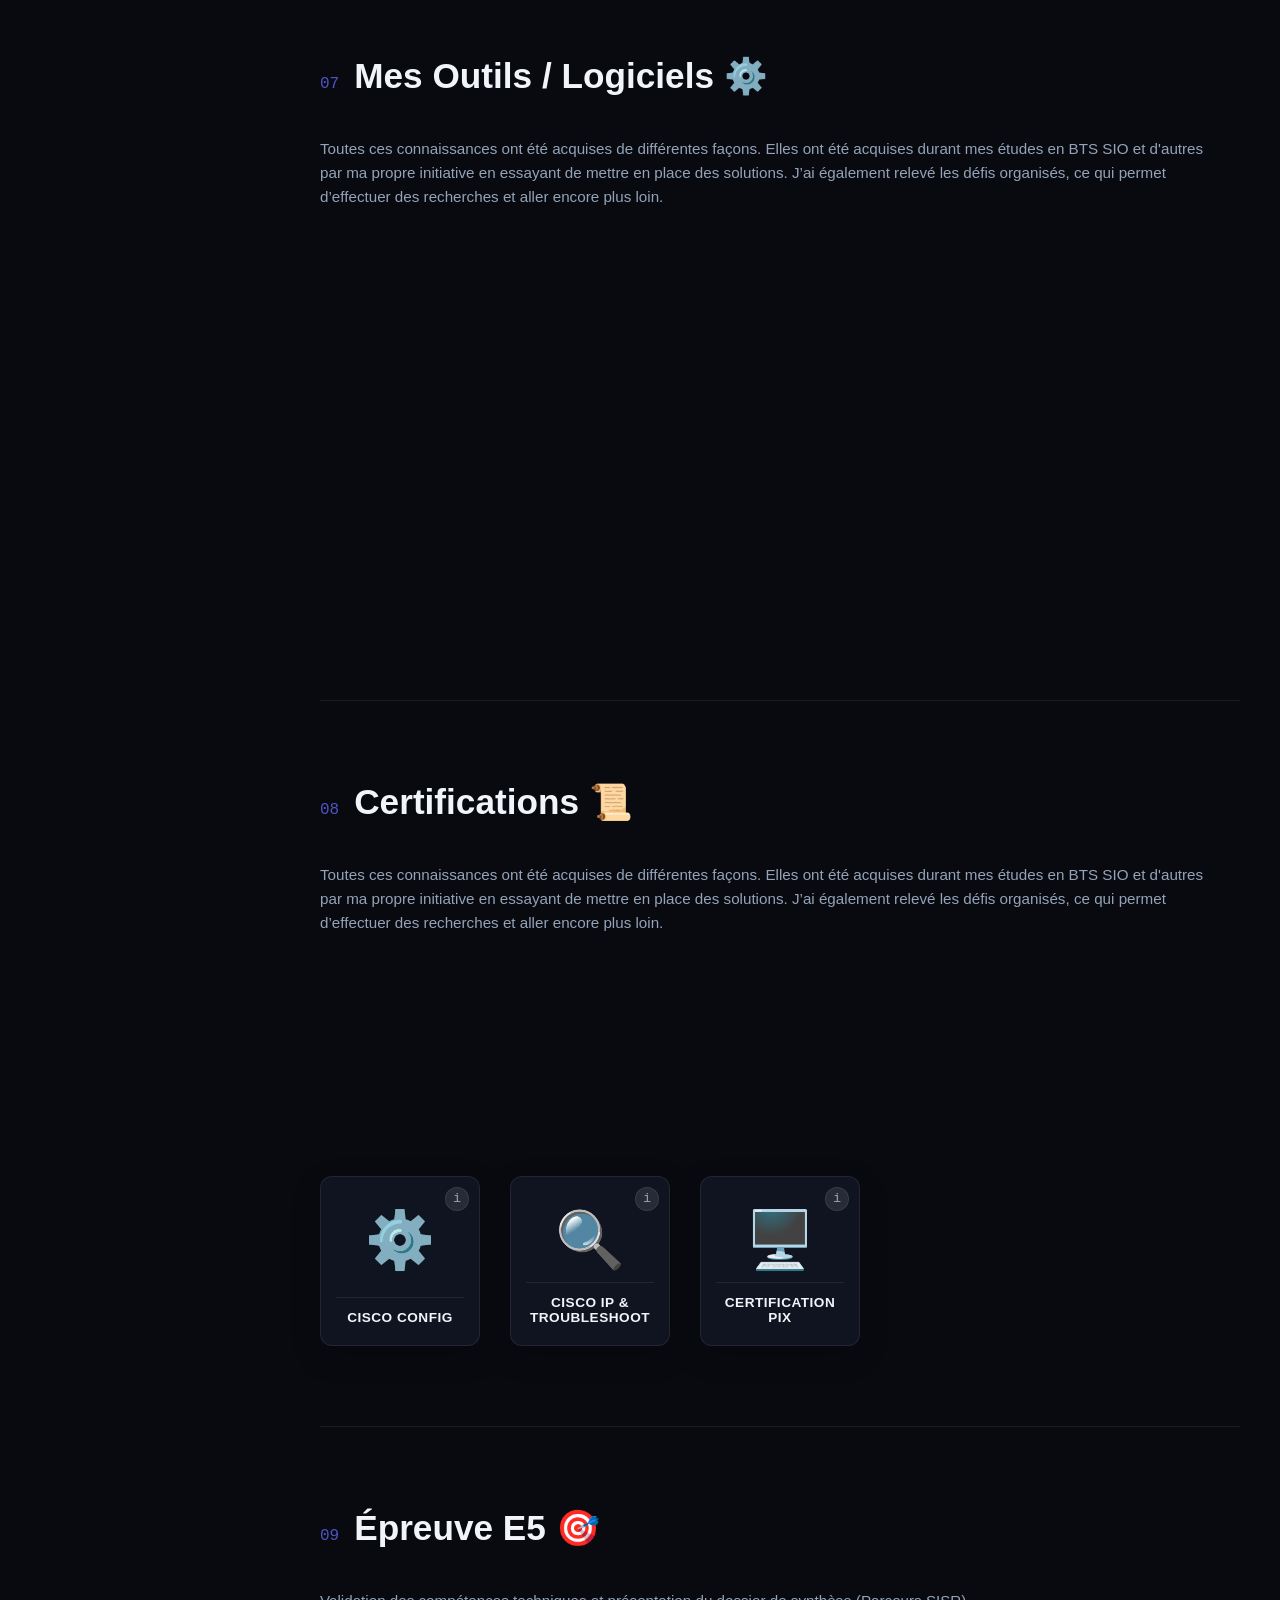
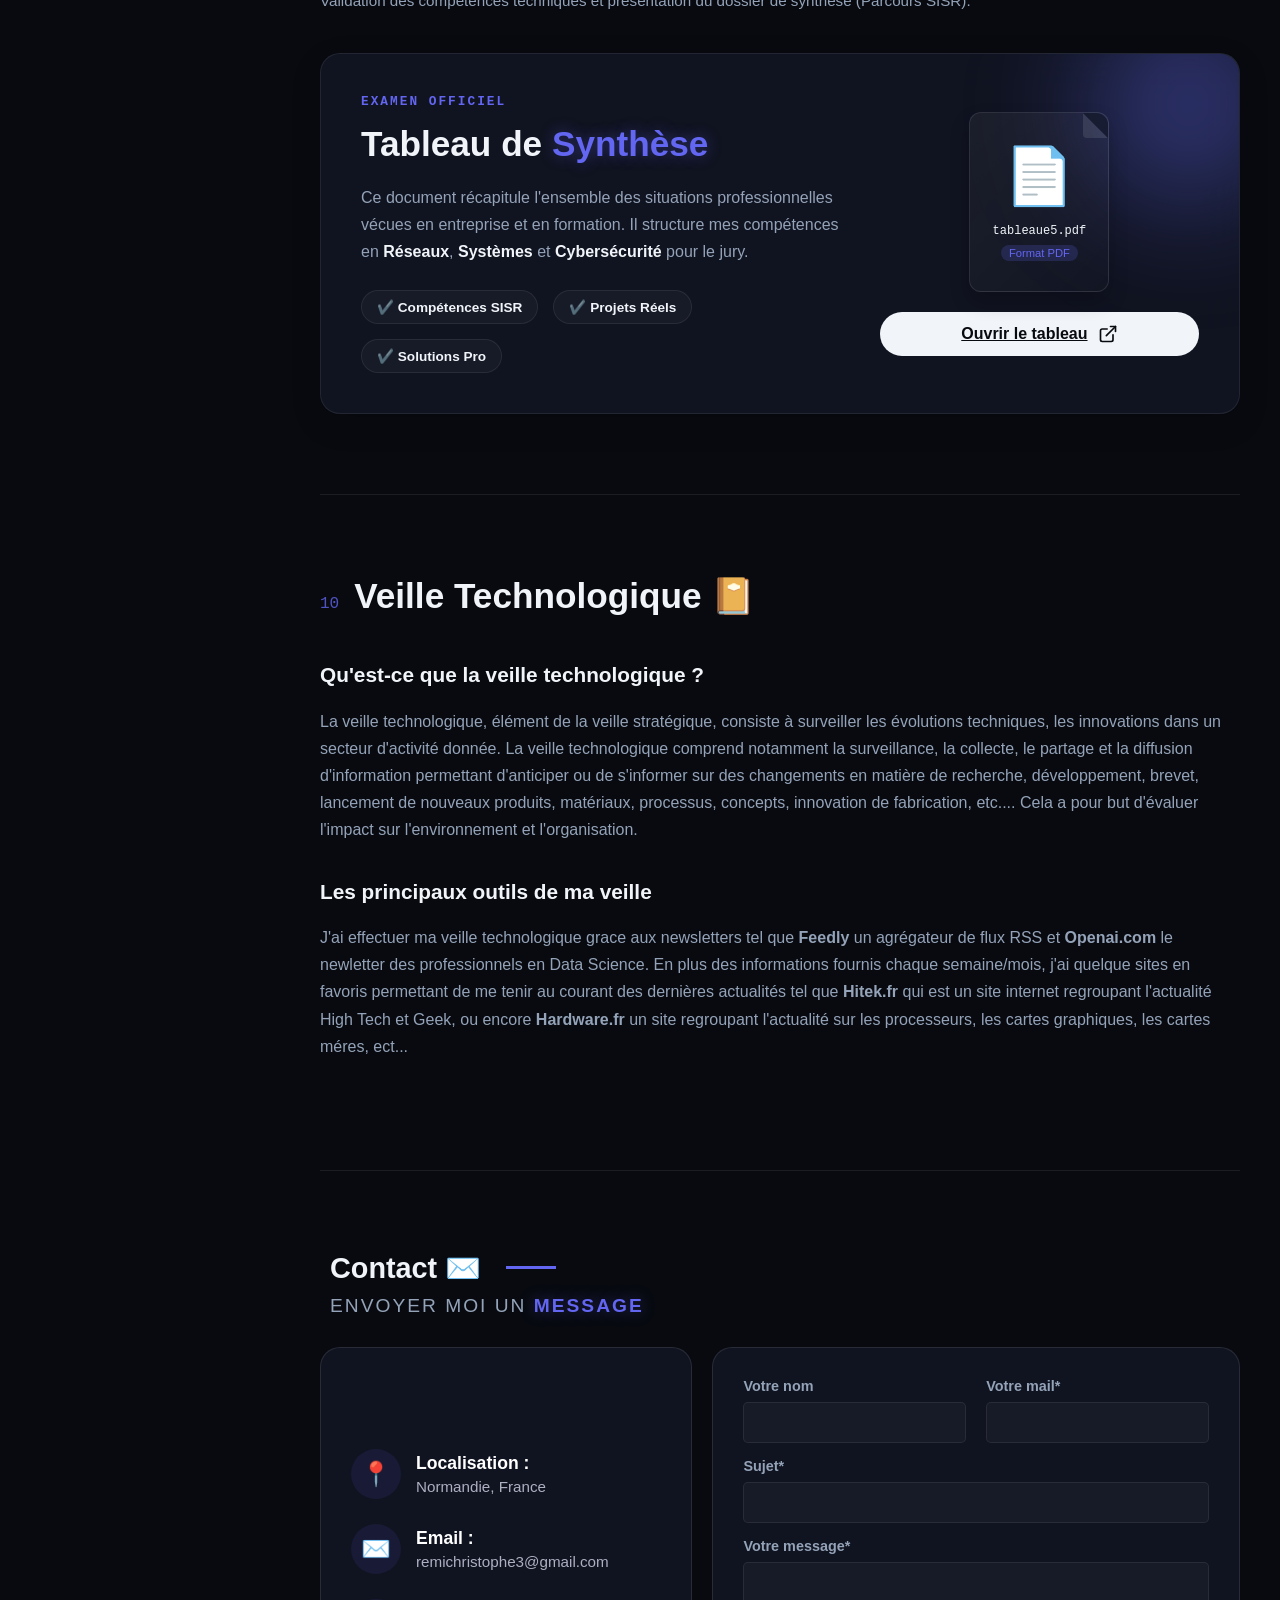
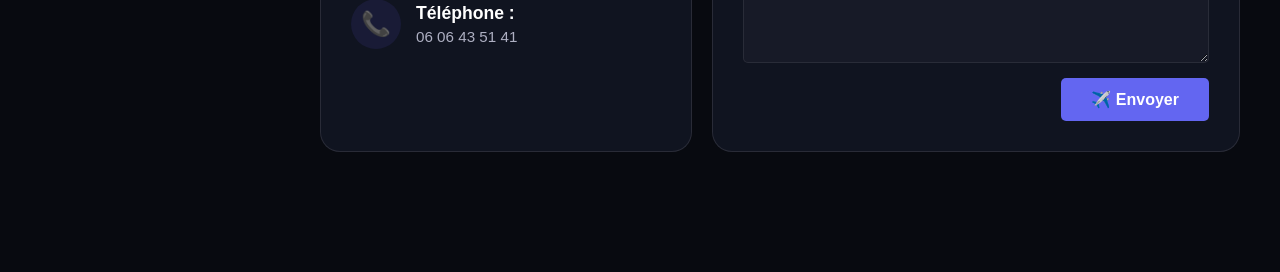
==== commit 2aedc0af: "Update index.html" ====
--- a/index.html
+++ b/index.html
@@ -126,93 +126,84 @@
                 <div id="procedures-list" class="grid"></div>
             </section>
 
-            <section id="parcours" class="section-wrapper">
-                <div class="section-header fade-in-up">
-                    <span class="section-number">04</span>
-                    <h3 class="section-title">Parcours Pro 🤵</h3>
-                </div>
-                
-                <div class="fade-in-up" style="display: flex; flex-direction: column; gap: 30px;">
-                    <div class="sisr-card" style="height: auto; align-items: flex-start; text-align: left; flex-direction: row; flex-wrap: wrap;">
-                        <div style="flex: 1; min-width: 300px;">
-                            <h4 style="font-size: 1.4rem; color: var(--text-primary); margin-bottom: 5px; font-family: var(--font-heading);">SEQENS (Industrie Chimique)</h4>
-                            <span style="background: rgba(99, 102, 241, 0.2); padding: 5px 15px; border-radius: 50px; font-size: 0.8rem; color: var(--accent); font-weight: 600; display: inline-block; margin-bottom: 15px;">Stagiaire Administrateur Réseau | Mai - Juin 2025</span>
-                            <p style="margin-bottom: 10px; font-weight: 600;">Gestion et optimisation de l'infrastructure locale.</p>
-                            <ul style="list-style-type: disc; padding-left: 20px; color: var(--text-secondary); line-height: 1.6;">
-                                <li style="margin-bottom: 8px;"><strong>Configuration Réseau :</strong> Paramétrage de switchs pour assurer la connectivité et la sécurité des données.</li>
-                                <li style="margin-bottom: 8px;">Conception de schémas réseaux détaillés pour cartographier l'infrastructure de l'entreprise.</li>
-                                <li><strong>Support :</strong> Diagnostic et résolution d'incidents sur les postes de travail utilisateurs.</li>
-                            </ul>
-                        </div>
-                        <div style="font-size: 3rem; margin-left: 20px; align-self: center;">🧪</div>
-                    </div>
-
-                    <div class="sisr-card" style="height: auto; align-items: flex-start; text-align: left; flex-direction: row; flex-wrap: wrap;">
-                        <div style="flex: 1; min-width: 300px;">
-                            <h4 style="font-size: 1.4rem; color: var(--text-primary); margin-bottom: 5px; font-family: var(--font-heading);">E.LECLERC DRIVE</h4>
-                            <span style="background: rgba(99, 102, 241, 0.2); padding: 5px 15px; border-radius: 50px; font-size: 0.8rem; color: var(--accent); font-weight: 600; display: inline-block; margin-bottom: 15px;">Préparateur de commande | Été 2025</span>
-                            <ul style="list-style-type: disc; padding-left: 20px; color: var(--text-secondary); line-height: 1.6;">
-                                <li style="margin-bottom: 8px;"><strong>Organisation :</strong> Respect des délais de préparation impartis et utilisation de terminaux numériques (scan).</li>
-                                <li style="margin-bottom: 8px;"><strong>Travail d'équipe :</strong> Coordination avec les autres préparateurs et les livreurs pour assurer la fluidité du service.</li>
-                                <li><strong>Autonomie :</strong> Responsabilité de sa zone de préparation et respect des consignes de sécurité.</li>
-                            </ul>
-                        </div>
-                        <div style="font-size: 3rem; margin-left: 20px; align-self: center;">🛒</div>
-                    </div>
-
-                    <div class="sisr-card" style="height: auto; align-items: flex-start; text-align: left; flex-direction: row; flex-wrap: wrap;">
-                        <div style="flex: 1; min-width: 300px;">
-                            <h4 style="font-size: 1.4rem; color: var(--text-primary); margin-bottom: 5px; font-family: var(--font-heading);">PLATEFORME INDUSTRIELLE COURRIER (La Poste)</h4>
-                            <span style="background: rgba(99, 102, 241, 0.2); padding: 5px 15px; border-radius: 50px; font-size: 0.8rem; color: var(--accent); font-weight: 600; display: inline-block; margin-bottom: 15px;">Technicien de Maintenance IT | Du 12 juin au 7 juillet 2023 et du 25 mars au 19 avril 2024</span>
-                            <ul style="list-style-type: disc; padding-left: 20px; color: var(--text-secondary); line-height: 1.6;">
-                                <li style="margin-bottom: 8px;"><strong>Hardware :</strong> Montage, démontage et préparation de PC (Masterisation) pour le déploiement.</li>
-                                <li style="margin-bottom: 8px;"><strong>Câblage :</strong> Intervention sur les baies de brassage pour raccorder les équipements.</li>
-                                <li><strong>Sécurité :</strong> Configuration et maintenance des enregistreurs vidéo (Vidéosurveillance).</li>
-                            </ul>
-                        </div>
-                        <div style="font-size: 3rem; margin-left: 20px; align-self: center;">📮</div>
-                    </div>
-
-                    <div class="sisr-card" style="height: auto; align-items: flex-start; text-align: left; flex-direction: row; flex-wrap: wrap;">
-                        <div style="flex: 1; min-width: 300px;">
-                            <h4 style="font-size: 1.4rem; color: var(--text-primary); margin-bottom: 5px; font-family: var(--font-heading);">Centre hospitalier Falaise</h4>
-                            <span style="background: rgba(99, 102, 241, 0.2); padding: 5px 15px; border-radius: 50px; font-size: 0.8rem; color: var(--accent); font-weight: 600; display: inline-block; margin-bottom: 15px;">Technicien Support Informatique | Janv. - Fév. 2023</span>
-                            <ul style="list-style-type: disc; padding-left: 20px; color: var(--text-secondary); line-height: 1.6;">
-                                <li style="margin-bottom: 8px;"><strong>Support Utilisateur :</strong> Préparation et configuration de la flotte mobile (téléphones) et des postes de travail pour le personnel soignant et administratif.</li>
-                                <li style="margin-bottom: 8px;"><strong>Réseau :</strong> Diagnostic et dépannage sur les équipements de connectivité (Switchs) pour assurer la continuité de service.</li>
-                                <li><strong>Maintenance :</strong> Intervention rapide sur les pannes matérielles (PC) pour minimiser l'impact sur l'activité de l'hôpital.</li>
-                            </ul>
-                        </div>
-                        <div style="font-size: 3rem; margin-left: 20px; align-self: center;">🏥</div>
-                    </div>
-
-                    <div class="sisr-card" style="height: auto; align-items: flex-start; text-align: left; flex-direction: row; flex-wrap: wrap;">
-                        <div style="flex: 1; min-width: 300px;">
-                            <h4 style="font-size: 1.4rem; color: var(--text-primary); margin-bottom: 5px; font-family: var(--font-heading);">Mairie de Falaise</h4>
-                            <span style="background: rgba(99, 102, 241, 0.2); padding: 5px 15px; border-radius: 50px; font-size: 0.8rem; color: var(--accent); font-weight: 600; display: inline-block; margin-bottom: 15px;">Technicien Support Informatique | Du 24 janvier au 5 février 2022 et du 27 novembre au 22 décembre 2023</span>
-                            <ul style="list-style-type: disc; padding-left: 20px; color: var(--text-secondary); line-height: 1.6;">
-                                <li style="margin-bottom: 8px;"><strong>Déploiement Système :</strong> Installation, configuration et mise à jour de postes de travail sous environnement Windows 10.</li>
-                                <li style="margin-bottom: 8px;"><strong>Câblage & Réseau :</strong> Opérations de brassage dans les baies de serveurs pour connecter les nouveaux bureaux au réseau de la mairie.</li>
-                                <li><strong>Réparation Hardware :</strong> Diagnostic de pannes et remplacement de composants défectueux (disques durs) pour prolonger la durée de vie du matériel.</li>
-                            </ul>
-                        </div>
-                        <div style="font-size: 3rem; margin-left: 20px; align-self: center;">🏛️</div>
-                    </div>
-
-                    <div class="sisr-card" style="height: auto; align-items: flex-start; text-align: left; flex-direction: row; flex-wrap: wrap;">
-                        <div style="flex: 1; min-width: 300px;">
-                            <h4 style="font-size: 1.4rem; color: var(--text-primary); margin-bottom: 5px; font-family: var(--font-heading);">CENTRES DE LOISIRS (Argentan & Goulet)</h4>
-                            <span style="background: rgba(99, 102, 241, 0.2); padding: 5px 15px; border-radius: 50px; font-size: 0.8rem; color: var(--accent); font-weight: 600; display: inline-block; margin-bottom: 15px;">Animateur | Été 2023 | Octobre 2024</span>
-                            <ul style="list-style-type: disc; padding-left: 20px; color: var(--text-secondary); line-height: 1.6;">
-                                <li style="margin-bottom: 8px;"><strong>Responsabilité :</strong> Garantie de la sécurité physique et morale des mineurs sur différents sites et tranches d'âge.</li>
-                                <li style="margin-bottom: 8px;"><strong>Travail d'équipe :</strong> Coordination avec les équipes pédagogiques locales pour organiser les plannings d'activités.</li>
-                                <li><strong>Adaptabilité :</strong> Gestion des conflits et capacité à s'intégrer rapidement dans deux environnements de travail différents.</li>
-                            </ul>
-                        </div>
-                        <div style="font-size: 3rem; margin-left: 20px; align-self: center;">🧸</div>
-                    </div>
-                </div>
-            </section>
+           <section id="parcours" class="section-wrapper">
+    <div class="section-header fade-in-up">
+        <span class="section-number">04</span>
+        <h3 class="section-title">Parcours Pro 🤵</h3>
+    </div>
+    
+    <div class="fade-in-up" style="display: flex; flex-direction: column; gap: 30px;">
+        
+        <div class="sisr-card" style="height: auto; align-items: flex-start; text-align: left; flex-direction: row; flex-wrap: wrap;">
+            <div style="flex: 1; min-width: 300px;">
+                <h4 style="font-size: 1.4rem; color: var(--text-primary); margin-bottom: 5px; font-family: var(--font-heading);">SASIC SA</h4>
+                <span style="background: rgba(99, 102, 241, 0.2); padding: 5px 15px; border-radius: 50px; font-size: 0.8rem; color: var(--accent); font-weight: 600; display: inline-block; margin-bottom: 15px;">Stagiaire Administrateur Systèmes & Réseaux | Début 2026</span>
+                <ul style="list-style-type: disc; padding-left: 20px; color: var(--text-secondary); line-height: 1.6;">
+                    <li style="margin-bottom: 8px;"><strong>Infrastructure Linux :</strong> Déploiement et administration de serveurs sous Debian et Ubuntu.</li>
+                    <li style="margin-bottom: 8px;"><strong>Virtualisation Proxmox :</strong> Migration et gestion d'environnements virtualisés optimisés.</li>
+                    <li style="margin-bottom: 8px;"><strong>Automatisation :</strong> Création de scripts Bash et configuration de tâches Crontab pour la sécurité des sauvegardes.</li>
+                    <li style="margin-bottom: 8px;"><strong>Maintenance Réseau :</strong> Diagnostic de ralentissements et entretien physique du parc.</li>
+                    <li><strong>Support Utilisateurs :</strong> Résolution d'incidents logiciels et matériels au quotidien.</li>
+                </ul>
+            </div>
+            <div style="font-size: 3rem; margin-left: 20px; align-self: center;">🐧</div>
+        </div>
+
+        <div class="sisr-card" style="height: auto; align-items: flex-start; text-align: left; flex-direction: row; flex-wrap: wrap;">
+            <div style="flex: 1; min-width: 300px;">
+                <h4 style="font-size: 1.4rem; color: var(--text-primary); margin-bottom: 5px; font-family: var(--font-heading);">SEQENS (Industrie Chimique)</h4>
+                <span style="background: rgba(99, 102, 241, 0.2); padding: 5px 15px; border-radius: 50px; font-size: 0.8rem; color: var(--accent); font-weight: 600; display: inline-block; margin-bottom: 15px;">Stagiaire Administrateur Réseau | Mai - Juin 2025</span>
+                <p style="margin-bottom: 10px; font-weight: 600;">Gestion et optimisation de l'infrastructure locale.</p>
+                <ul style="list-style-type: disc; padding-left: 20px; color: var(--text-secondary); line-height: 1.6;">
+                    <li style="margin-bottom: 8px;"><strong>Configuration Réseau :</strong> Paramétrage de switchs pour assurer la connectivité et la sécurité des données.</li>
+                    <li style="margin-bottom: 8px;">Conception de schémas réseaux détaillés pour cartographier l'infrastructure de l'entreprise.</li>
+                    <li><strong>Support :</strong> Diagnostic et résolution d'incidents sur les postes de travail utilisateurs.</li>
+                </ul>
+            </div>
+            <div style="font-size: 3rem; margin-left: 20px; align-self: center;">🧪</div>
+        </div>
+
+        <div class="sisr-card" style="height: auto; align-items: flex-start; text-align: left; flex-direction: row; flex-wrap: wrap;">
+            <div style="flex: 1; min-width: 300px;">
+                <h4 style="font-size: 1.4rem; color: var(--text-primary); margin-bottom: 5px; font-family: var(--font-heading);">E.LECLERC DRIVE</h4>
+                <span style="background: rgba(99, 102, 241, 0.2); padding: 5px 15px; border-radius: 50px; font-size: 0.8rem; color: var(--accent); font-weight: 600; display: inline-block; margin-bottom: 15px;">Préparateur de commande | Été 2025</span>
+                <ul style="list-style-type: disc; padding-left: 20px; color: var(--text-secondary); line-height: 1.6;">
+                    <li style="margin-bottom: 8px;"><strong>Organisation :</strong> Respect des délais de préparation impartis et utilisation de terminaux numériques (scan).</li>
+                    <li style="margin-bottom: 8px;"><strong>Travail d'équipe :</strong> Coordination avec les autres préparateurs et les livreurs pour assurer la fluidité du service.</li>
+                    <li><strong>Autonomie :</strong> Responsabilité de sa zone de préparation et respect des consignes de sécurité.</li>
+                </ul>
+            </div>
+            <div style="font-size: 3rem; margin-left: 20px; align-self: center;">🛒</div>
+        </div>
+
+        <div class="sisr-card" style="height: auto; align-items: flex-start; text-align: left; flex-direction: row; flex-wrap: wrap;">
+            <div style="flex: 1; min-width: 300px;">
+                <h4 style="font-size: 1.4rem; color: var(--text-primary); margin-bottom: 5px; font-family: var(--font-heading);">PLATEFORME INDUSTRIELLE COURRIER (La Poste)</h4>
+                <span style="background: rgba(99, 102, 241, 0.2); padding: 5px 15px; border-radius: 50px; font-size: 0.8rem; color: var(--accent); font-weight: 600; display: inline-block; margin-bottom: 15px;">Technicien de Maintenance IT | 2023 - 2024</span>
+                <ul style="list-style-type: disc; padding-left: 20px; color: var(--text-secondary); line-height: 1.6;">
+                    <li style="margin-bottom: 8px;"><strong>Hardware :</strong> Montage, démontage et préparation de PC (Masterisation) pour le déploiement.</li>
+                    <li style="margin-bottom: 8px;"><strong>Câblage :</strong> Intervention sur les baies de brassage pour raccorder les équipements.</li>
+                    <li><strong>Sécurité :</strong> Configuration et maintenance des enregistreurs vidéo (Vidéosurveillance).</li>
+                </ul>
+            </div>
+            <div style="font-size: 3rem; margin-left: 20px; align-self: center;">📮</div>
+        </div>
+
+        <div class="sisr-card" style="height: auto; align-items: flex-start; text-align: left; flex-direction: row; flex-wrap: wrap;">
+            <div style="flex: 1; min-width: 300px;">
+                <h4 style="font-size: 1.4rem; color: var(--text-primary); margin-bottom: 5px; font-family: var(--font-heading);">Centre hospitalier Falaise</h4>
+                <span style="background: rgba(99, 102, 241, 0.2); padding: 5px 15px; border-radius: 50px; font-size: 0.8rem; color: var(--accent); font-weight: 600; display: inline-block; margin-bottom: 15px;">Technicien Support Informatique | 2023</span>
+                <ul style="list-style-type: disc; padding-left: 20px; color: var(--text-secondary); line-height: 1.6;">
+                    <li style="margin-bottom: 8px;"><strong>Support Utilisateur :</strong> Préparation de la flotte mobile et des postes pour le personnel soignant.</li>
+                    <li style="margin-bottom: 8px;"><strong>Réseau :</strong> Diagnostic et dépannage sur les switchs pour assurer la continuité de service.</li>
+                    <li><strong>Maintenance :</strong> Intervention rapide sur les pannes matérielles.</li>
+                </ul>
+            </div>
+            <div style="font-size: 3rem; margin-left: 20px; align-self: center;">🏥</div>
+        </div>
+
+    </div>
+</section>
 
             <section id="parcours-scolaire" class="section-wrapper">
                 <div class="section-header fade-in-up">
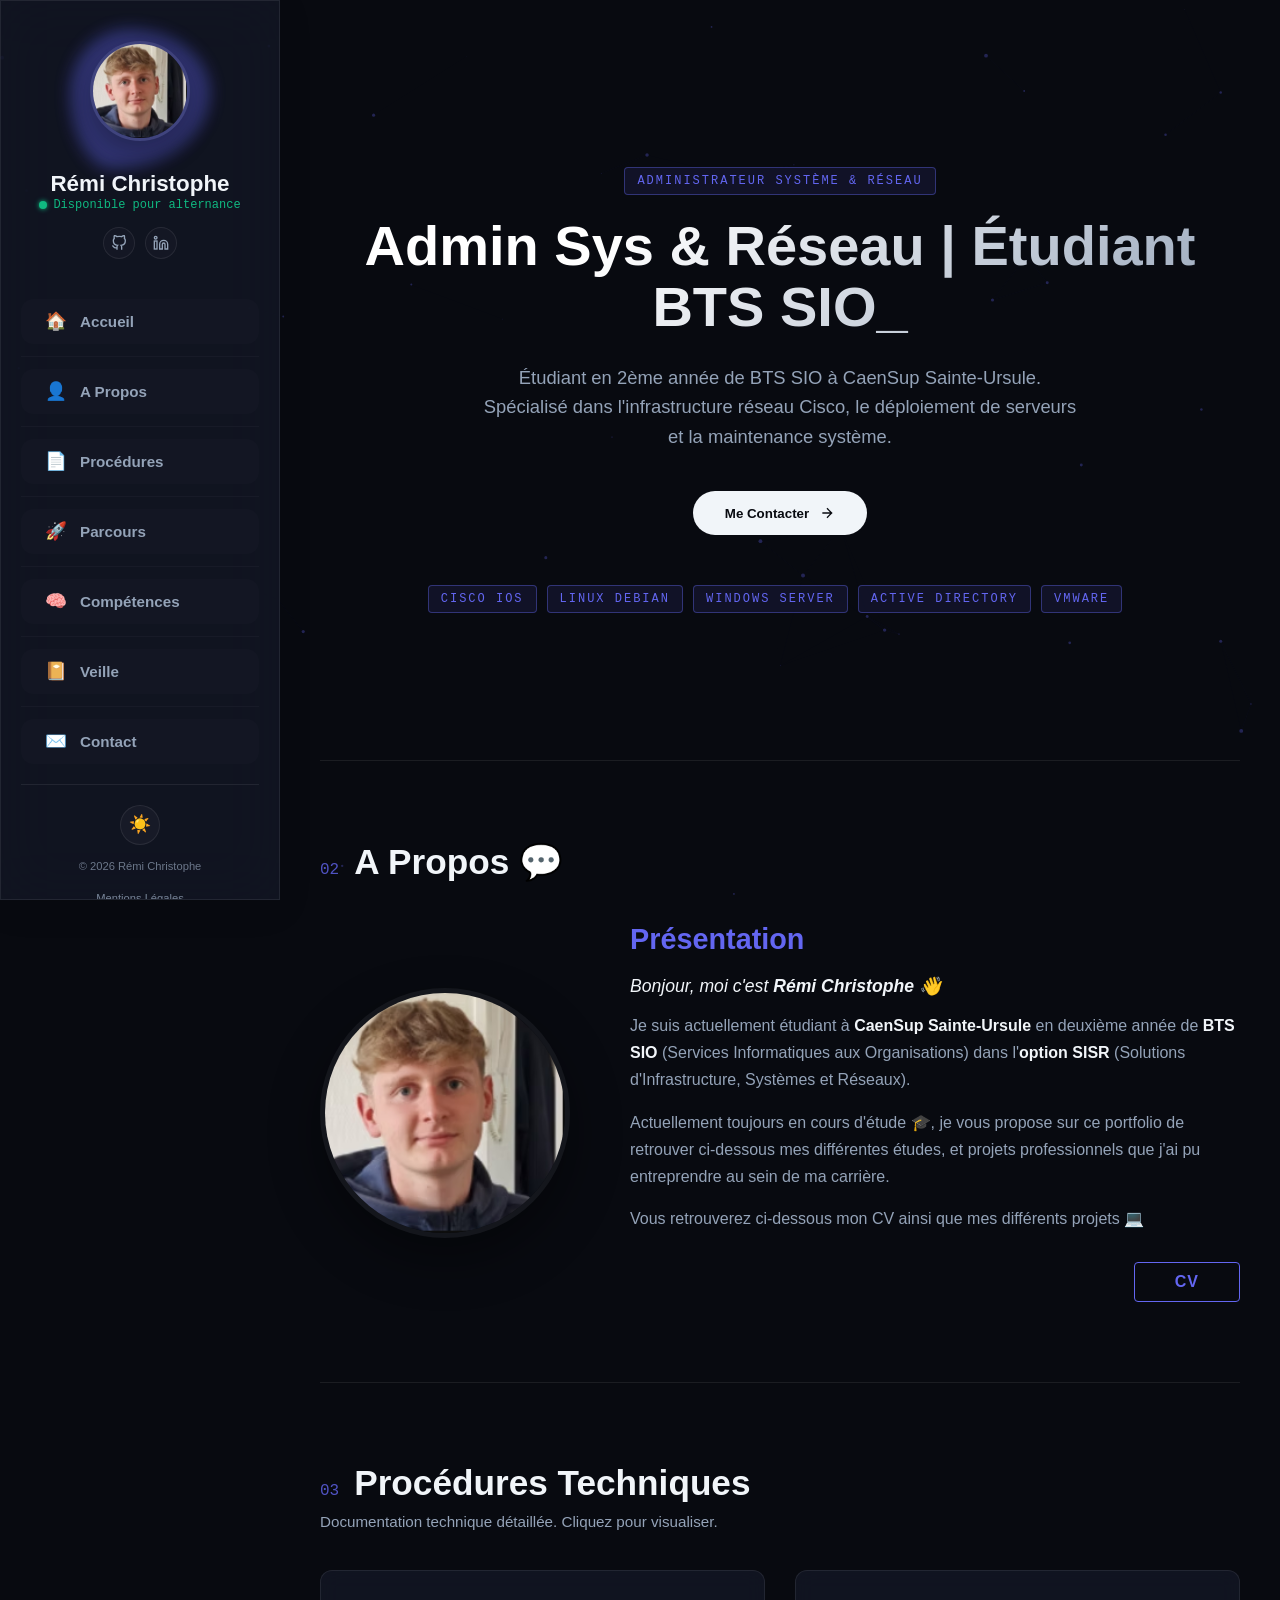
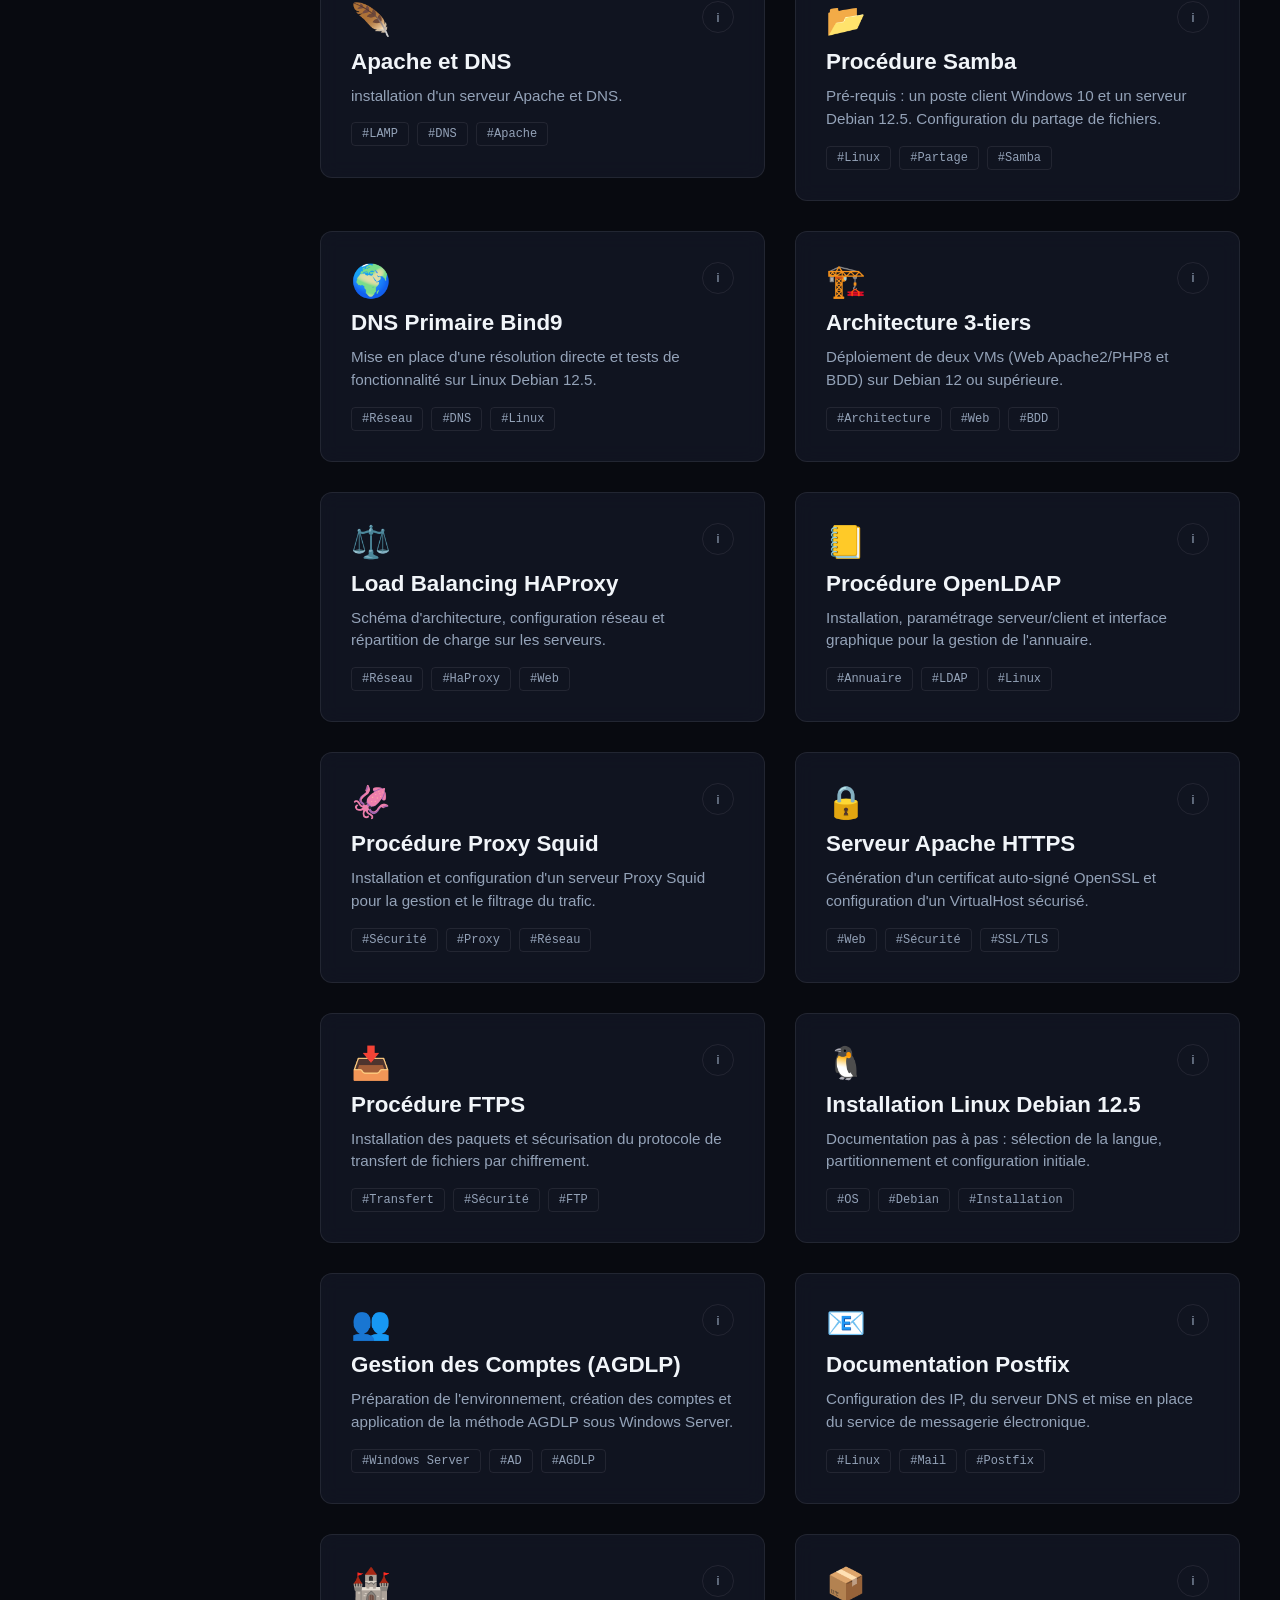
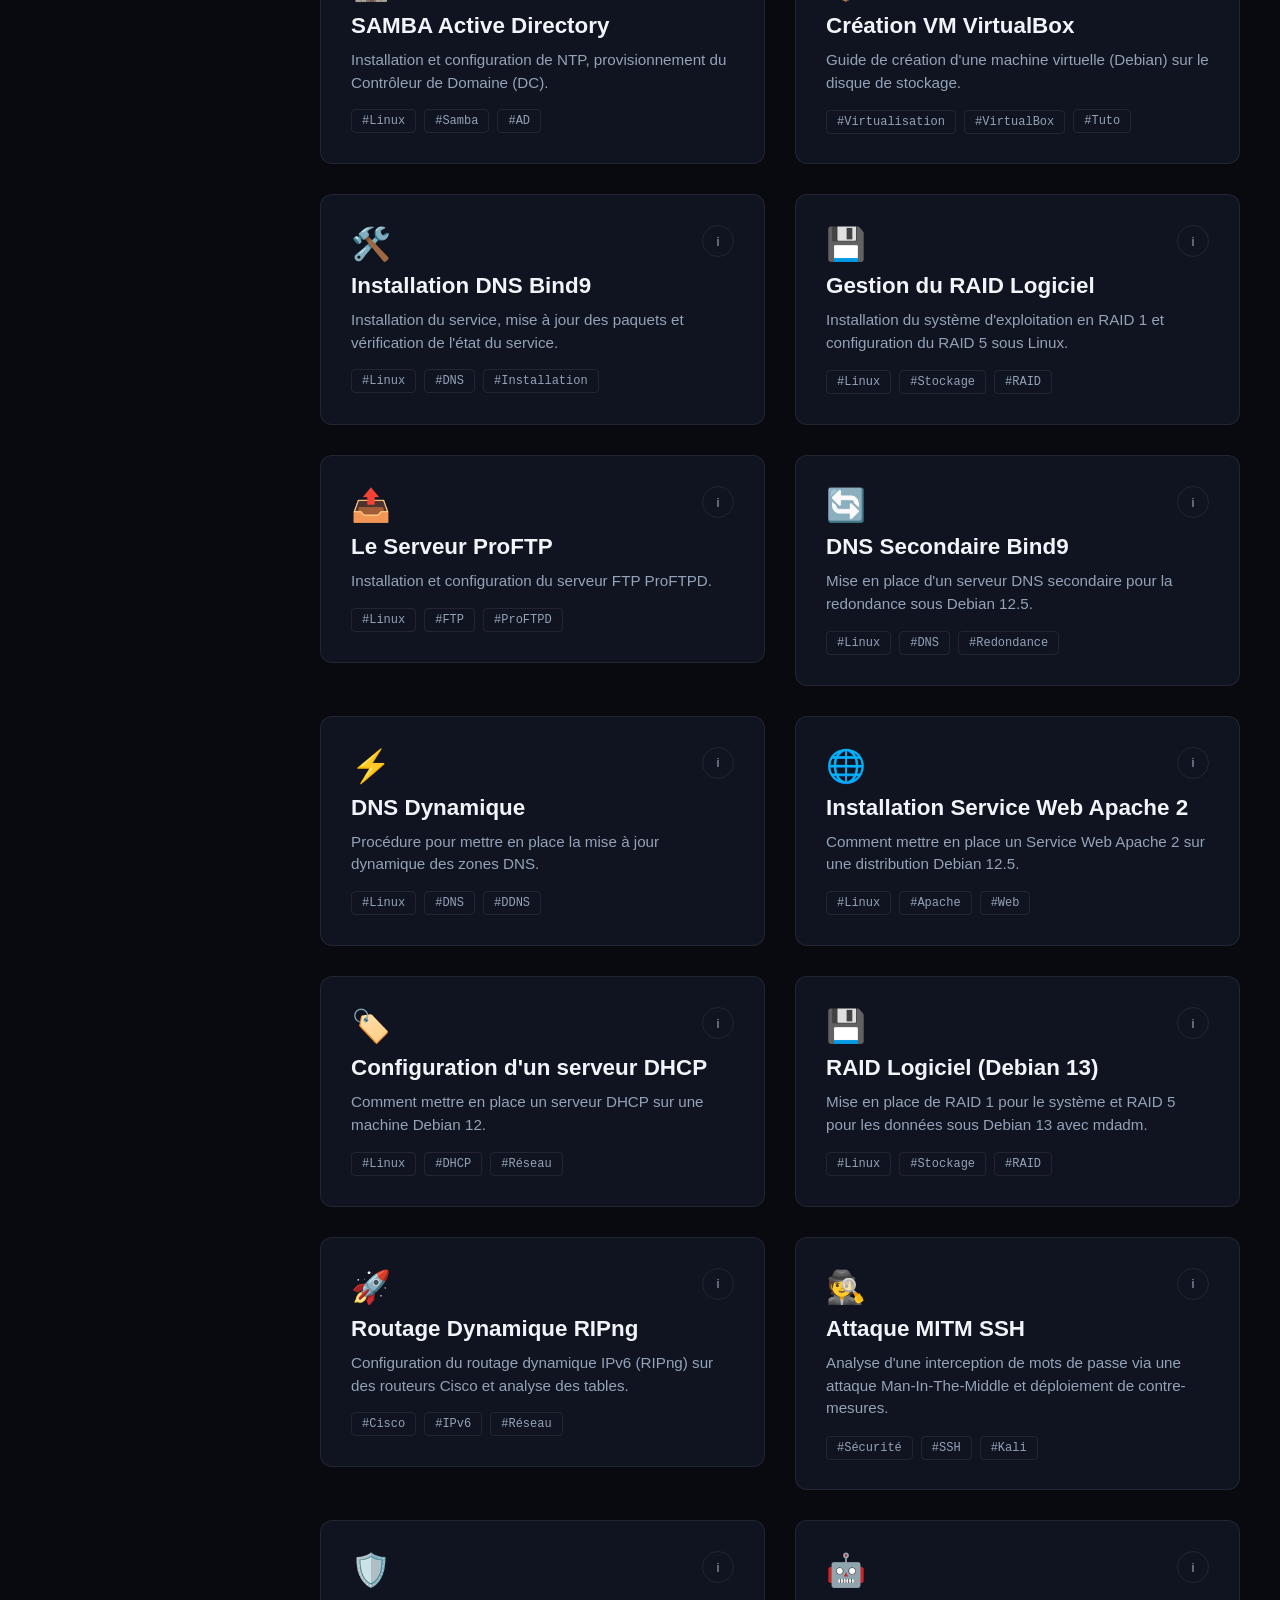
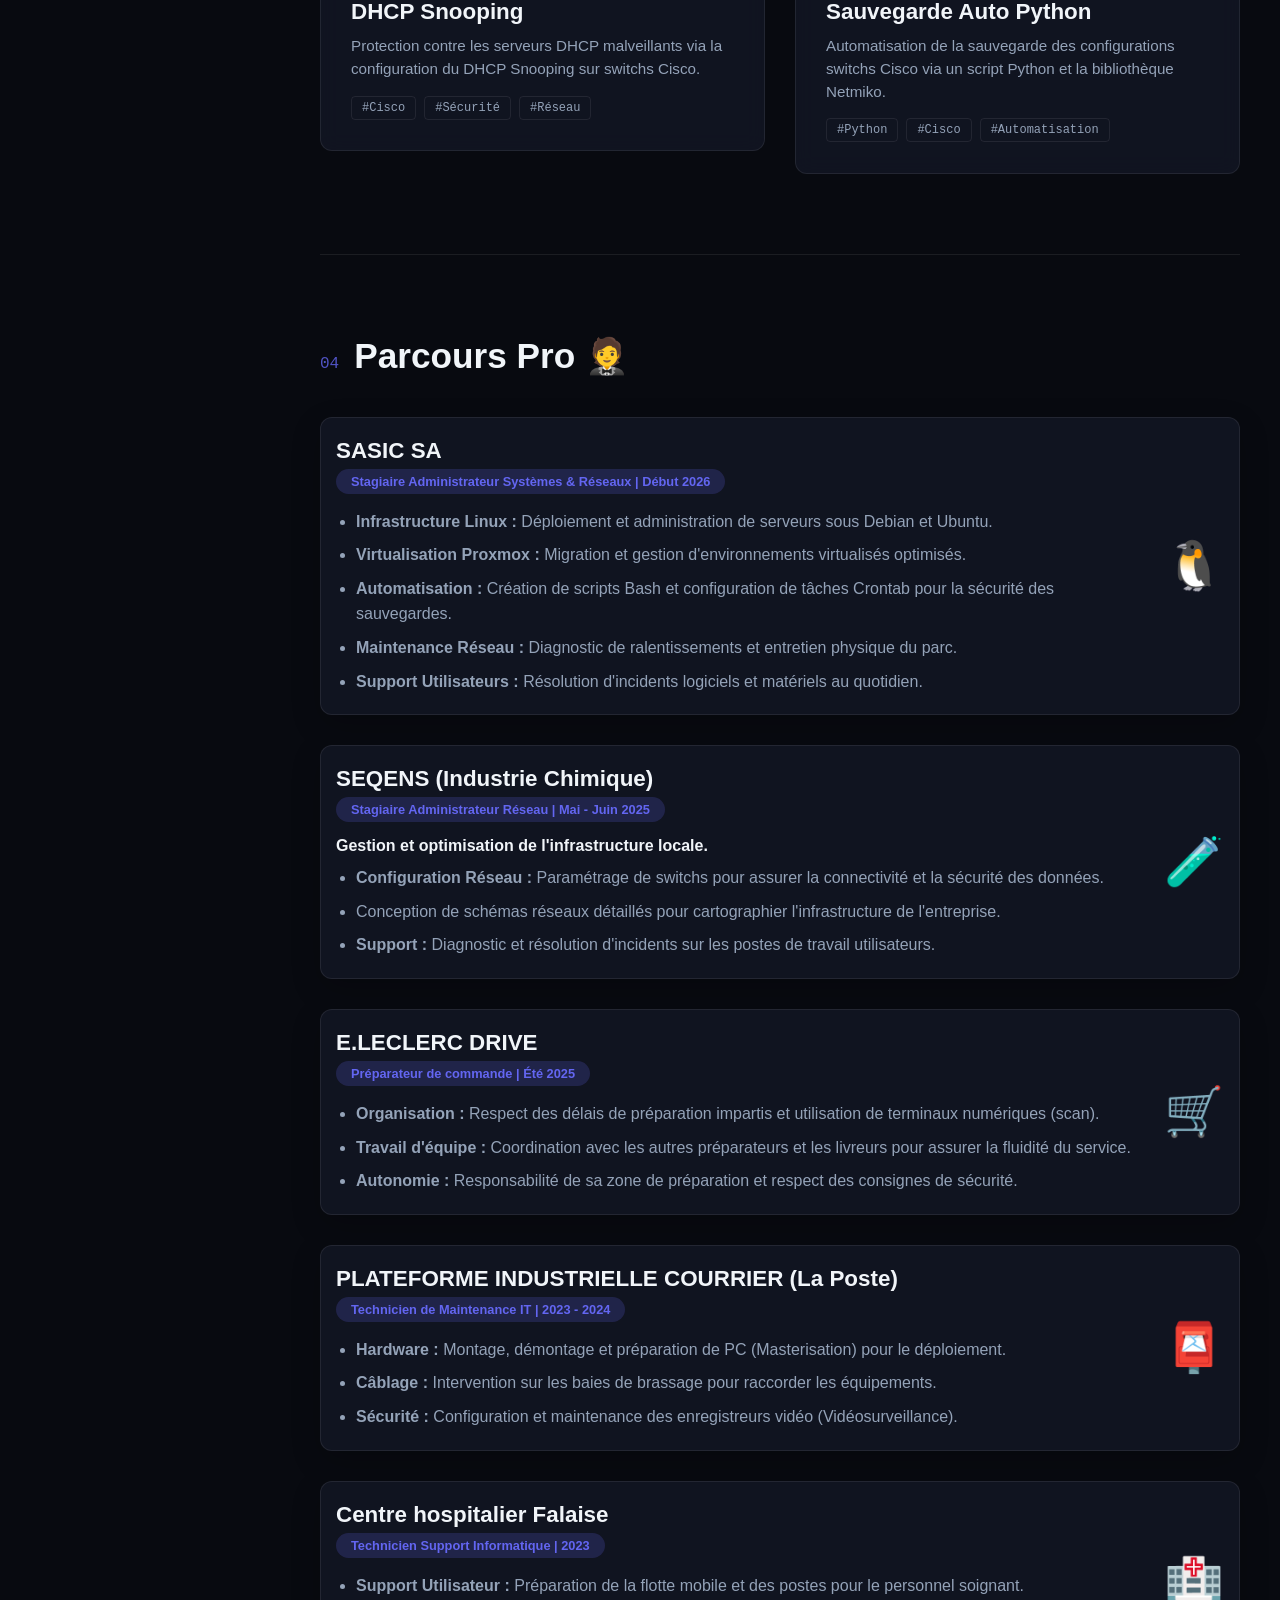
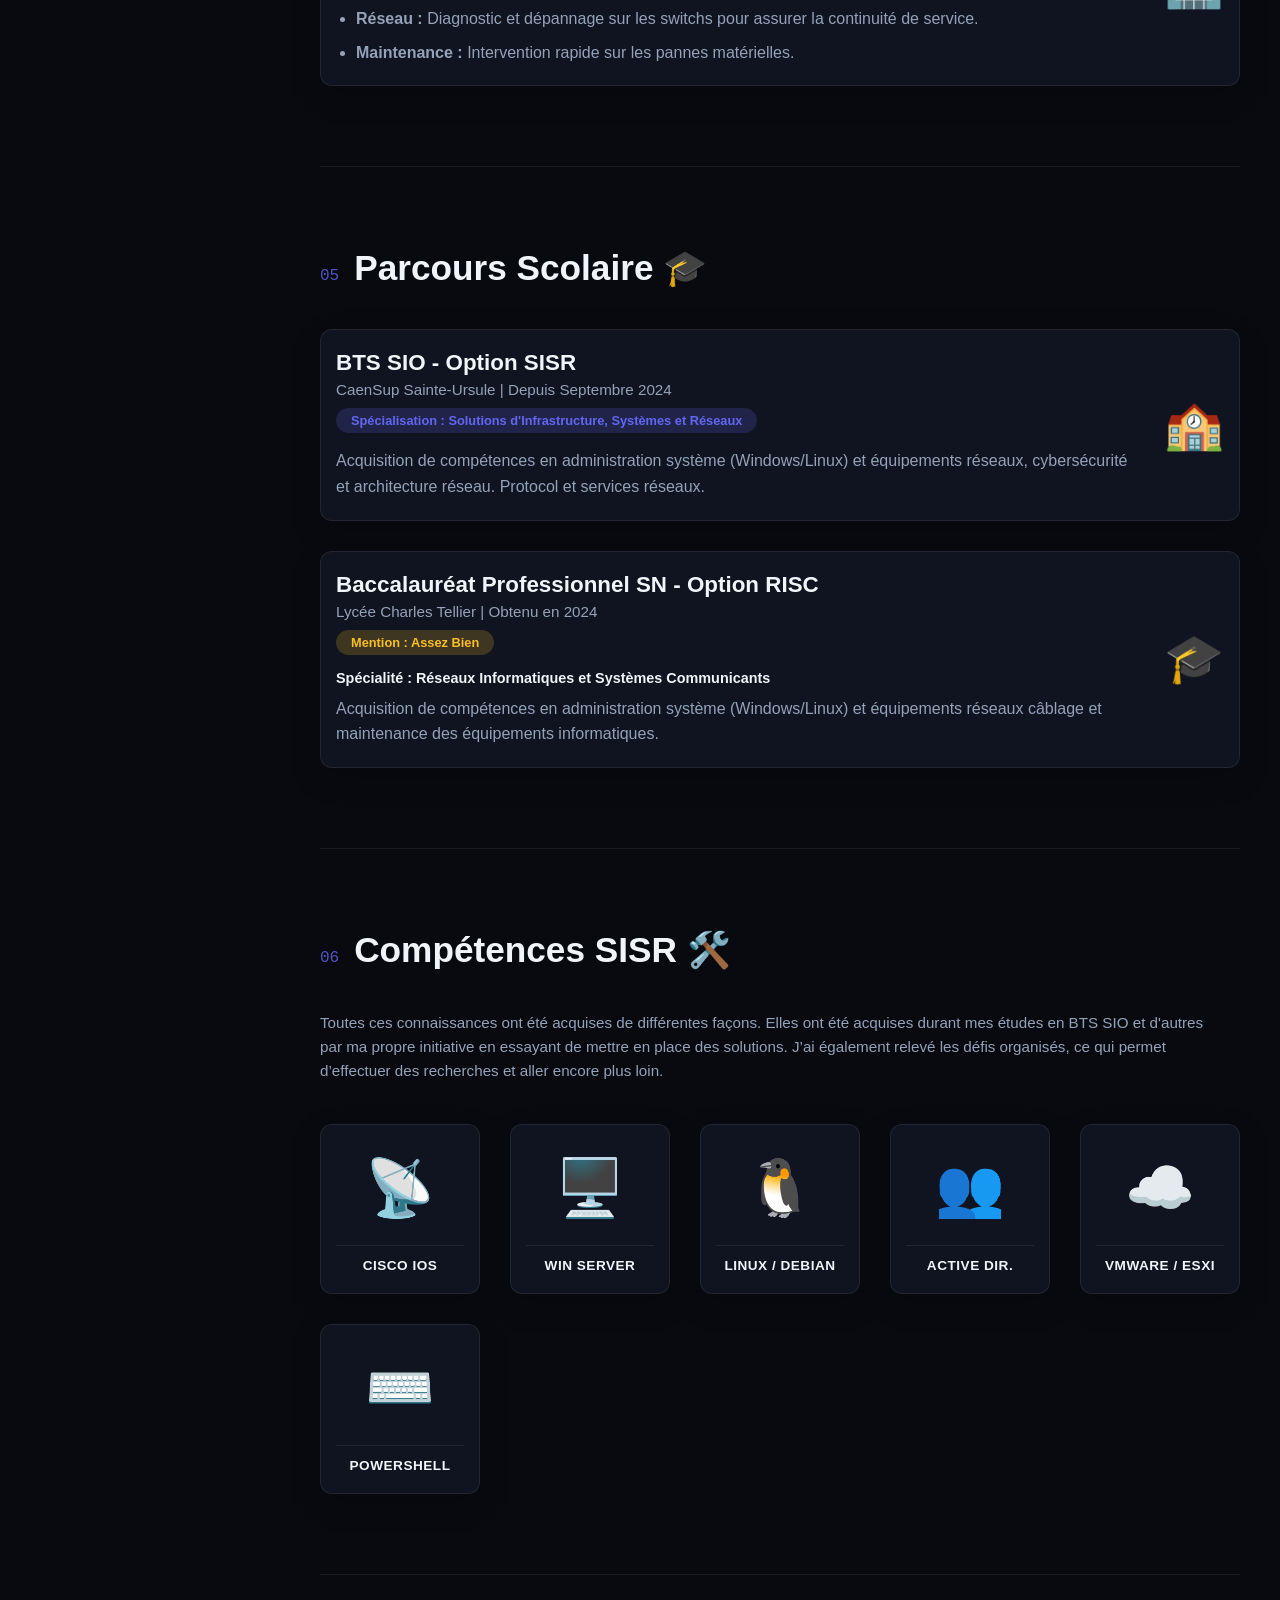
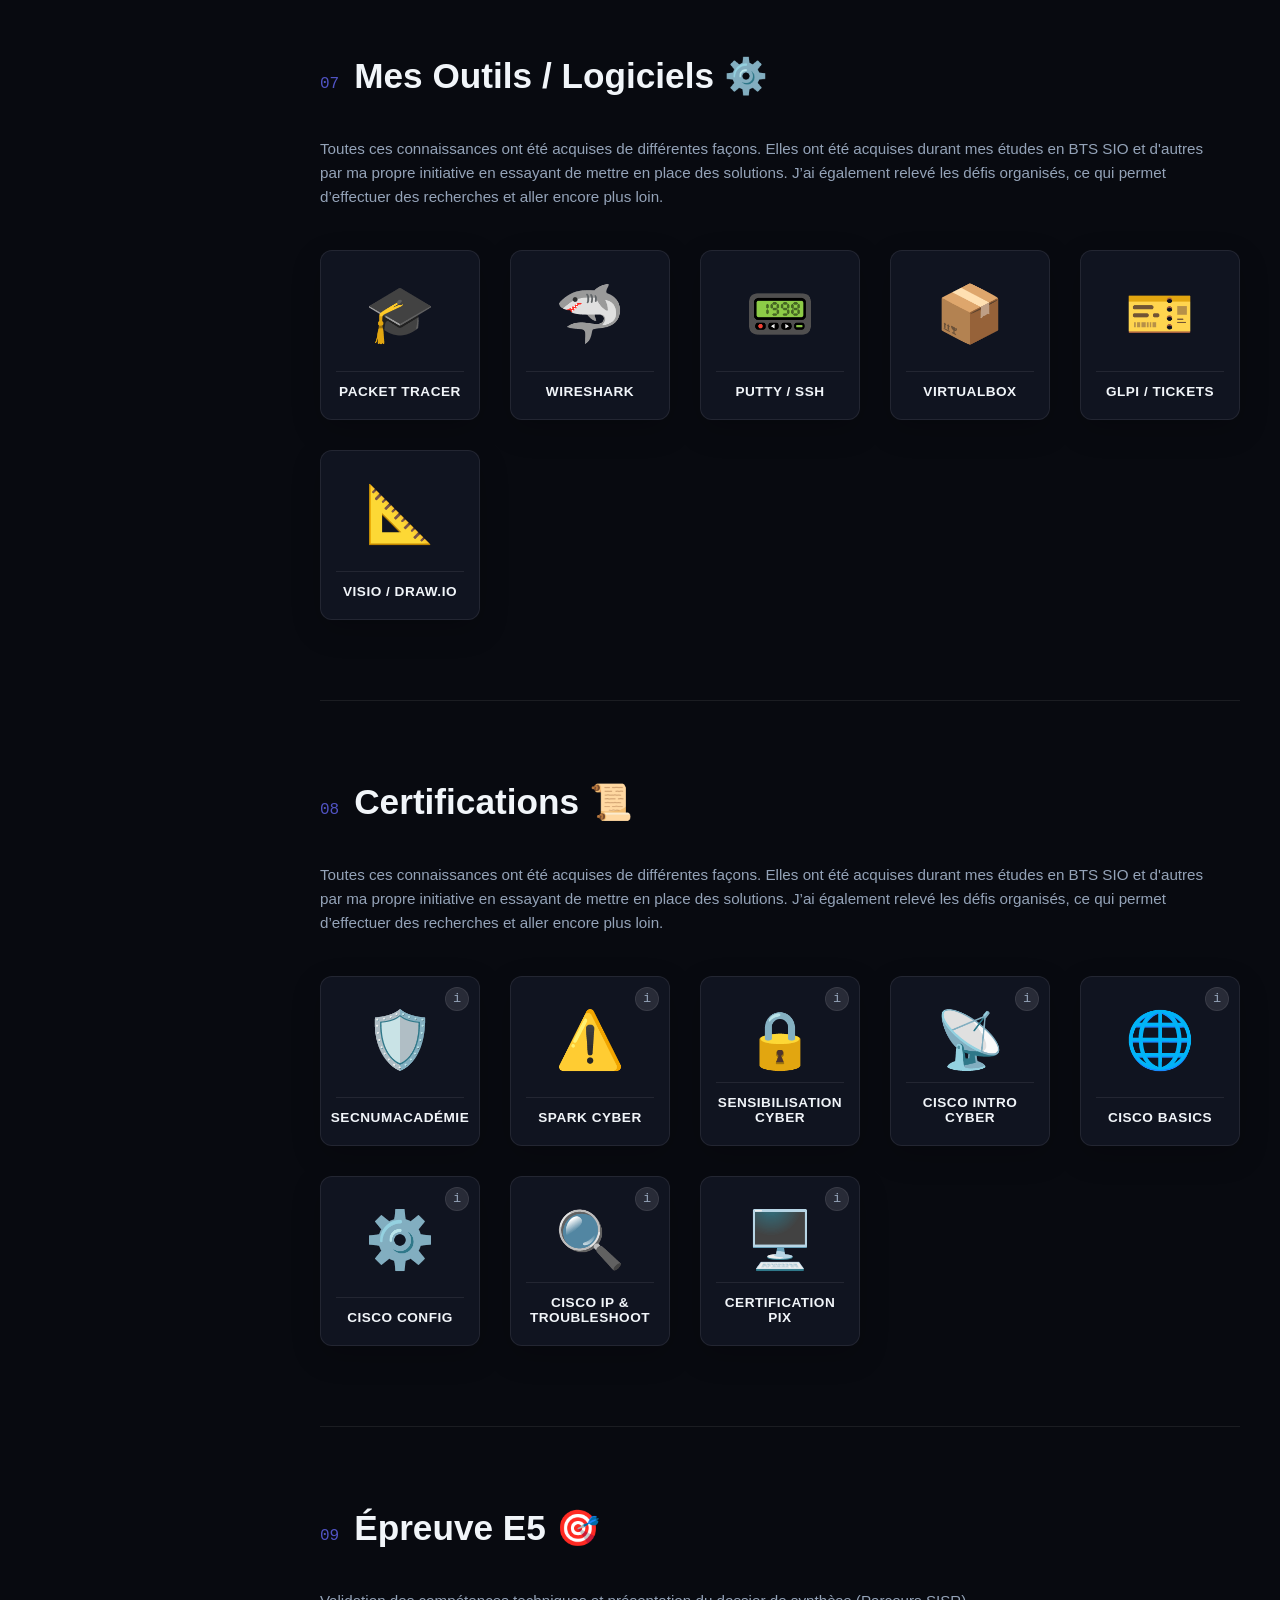
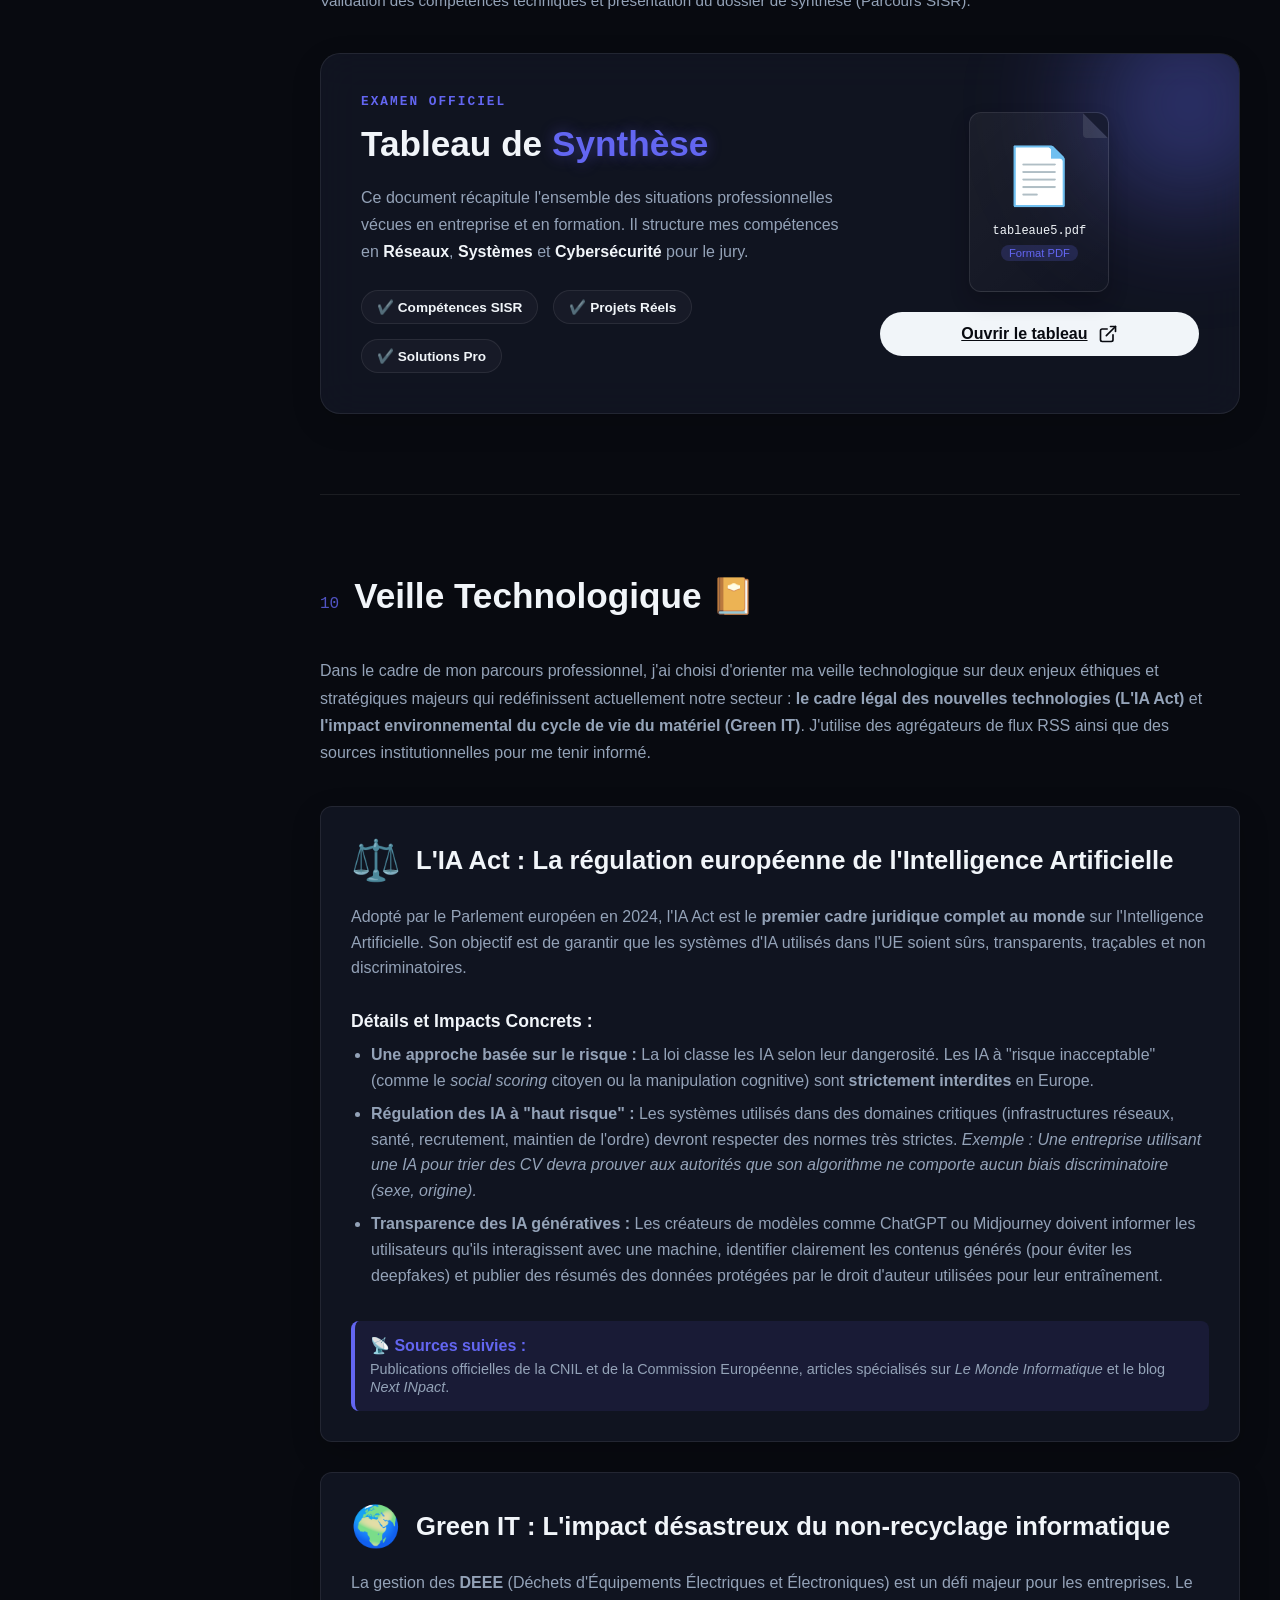
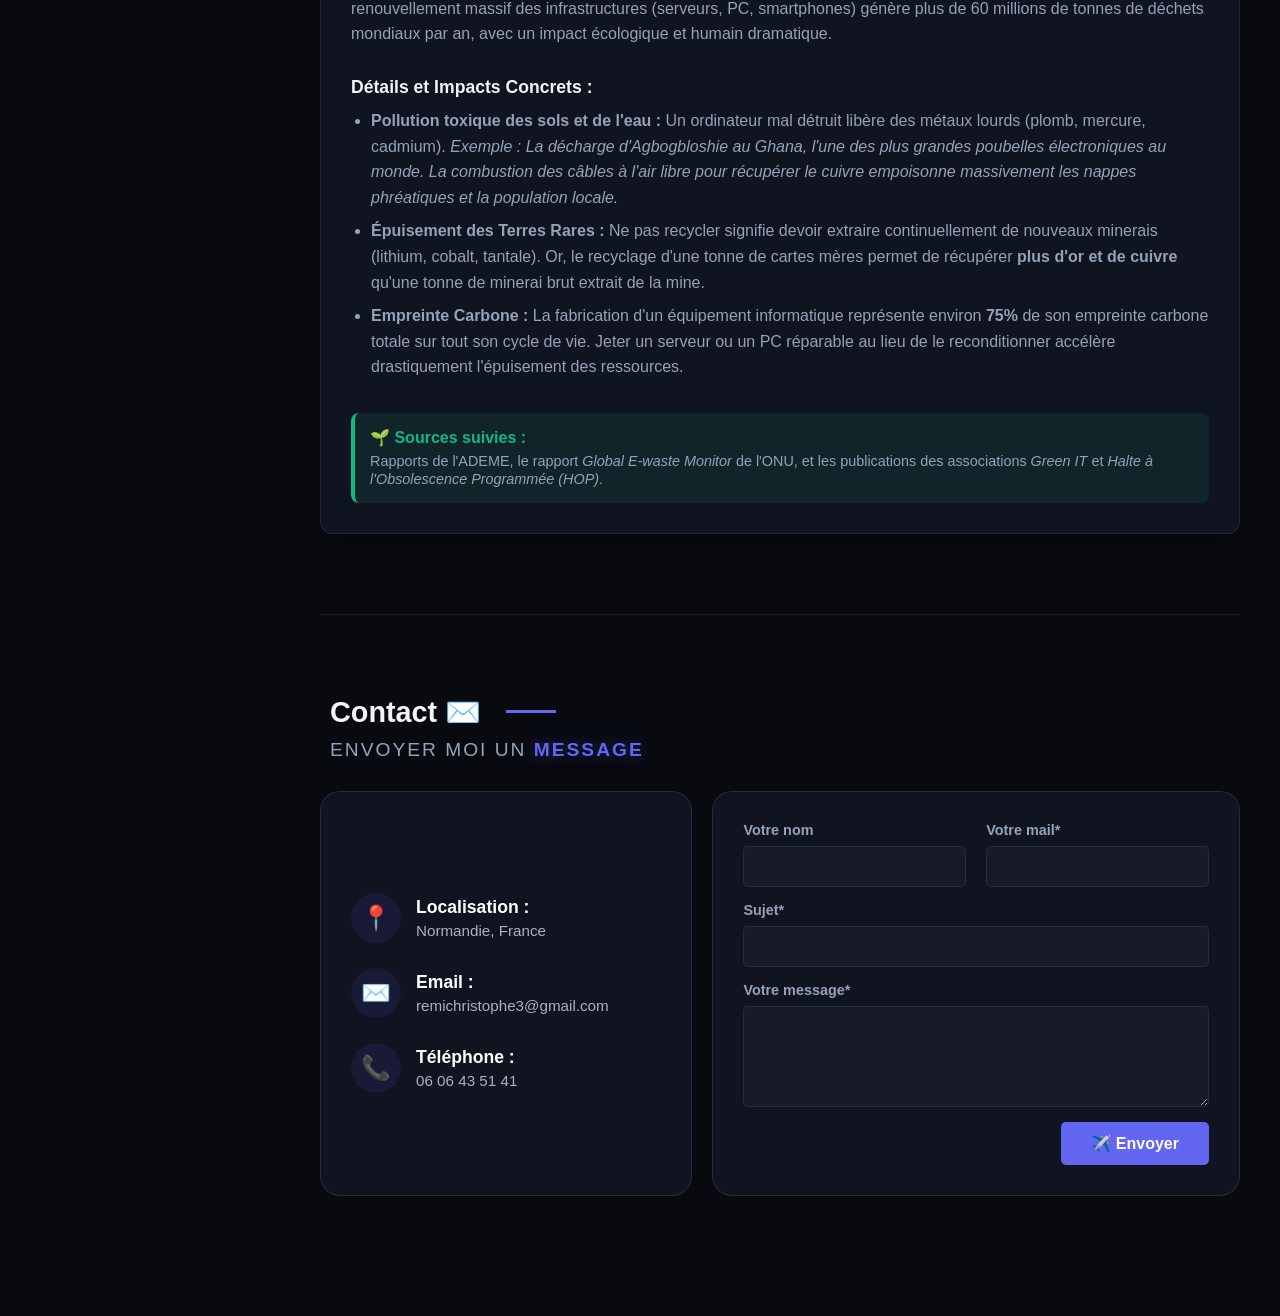
==== commit 7f6c16ab: "Update index.html" ====
--- a/index.html
+++ b/index.html
@@ -474,24 +474,68 @@
                 </div>
             </section>
           
-            <section id="veille" class="section-wrapper">
-                <div class="section-header fade-in-up">
-                    <span class="section-number">10</span>
-                    <h3 class="section-title">Veille Technologique 📔</h3>
-                </div>
-                
-                <div class="fade-in-up" style="color: var(--text-secondary); line-height: 1.7; margin-bottom: 30px;">
-                    <h4 style="color: var(--text-primary); font-family: var(--font-heading); font-size: 1.3rem; margin-bottom: 15px;">Qu'est-ce que la veille technologique ?</h4>
-                    <p style="margin-bottom: 30px;">
-                        La veille technologique, élément de la veille stratégique, consiste à surveiller les évolutions techniques, les innovations dans un secteur d'activité donnée. La veille technologique comprend notamment la surveillance, la collecte, le partage et la diffusion d'information permettant d'anticiper ou de s'informer sur des changements en matière de recherche, développement, brevet, lancement de nouveaux produits, matériaux, processus, concepts, innovation de fabrication, etc.... Cela a pour but d'évaluer l'impact sur l'environnement et l'organisation.
-                    </p>
-
-                    <h4 style="color: var(--text-primary); font-family: var(--font-heading); font-size: 1.3rem; margin-bottom: 15px;">Les principaux outils de ma veille</h4>
-                    <p>
-                        J'ai effectuer ma veille technologique grace aux newsletters tel que <strong>Feedly</strong> un agrégateur de flux RSS et <strong>Openai.com</strong> le newletter des professionnels en Data Science. En plus des informations fournis chaque semaine/mois, j'ai quelque sites en favoris permettant de me tenir au courant des dernières actualités tel que <strong>Hitek.fr</strong> qui est un site internet regroupant l'actualité High Tech et Geek, ou encore <strong>Hardware.fr</strong> un site regroupant l'actualité sur les processeurs, les cartes graphiques, les cartes méres, ect...
-                    </p>
-                </div>
-            </section>
+           <section id="veille" class="section-wrapper">
+    <div class="section-header fade-in-up">
+        <span class="section-number">10</span>
+        <h3 class="section-title">Veille Technologique 📔</h3>
+    </div>
+    
+    <div class="fade-in-up" style="color: var(--text-secondary); line-height: 1.7; margin-bottom: 40px; max-width: 900px;">
+        <p>
+            Dans le cadre de mon parcours professionnel, j'ai choisi d'orienter ma veille technologique sur deux enjeux éthiques et stratégiques majeurs qui redéfinissent actuellement notre secteur : <strong>le cadre légal des nouvelles technologies (L'IA Act)</strong> et <strong>l'impact environnemental du cycle de vie du matériel (Green IT)</strong>. J'utilise des agrégateurs de flux RSS ainsi que des sources institutionnelles pour me tenir informé.
+        </p>
+    </div>
+
+    <div class="fade-in-up" style="display: flex; flex-direction: column; gap: 30px;">
+        
+        <div class="sisr-card" style="height: auto; align-items: flex-start; text-align: left; flex-direction: column; padding: 30px;">
+            <div style="display: flex; align-items: center; gap: 15px; margin-bottom: 20px;">
+                <div style="font-size: 2.5rem;">⚖️</div>
+                <h4 style="font-size: 1.6rem; color: var(--text-primary); font-family: var(--font-heading); margin: 0;">L'IA Act : La régulation européenne de l'Intelligence Artificielle</h4>
+            </div>
+            
+            <p style="margin-bottom: 15px; color: var(--text-secondary); line-height: 1.6;">
+                Adopté par le Parlement européen en 2024, l'IA Act est le <strong>premier cadre juridique complet au monde</strong> sur l'Intelligence Artificielle. Son objectif est de garantir que les systèmes d'IA utilisés dans l'UE soient sûrs, transparents, traçables et non discriminatoires.
+            </p>
+            
+            <h5 style="color: var(--text-primary); font-size: 1.1rem; margin-bottom: 10px; margin-top: 15px;">Détails et Impacts Concrets :</h5>
+            <ul style="list-style-type: disc; padding-left: 20px; color: var(--text-secondary); margin-bottom: 25px; line-height: 1.6;">
+                <li style="margin-bottom: 8px;"><strong>Une approche basée sur le risque :</strong> La loi classe les IA selon leur dangerosité. Les IA à "risque inacceptable" (comme le <em>social scoring</em> citoyen ou la manipulation cognitive) sont <strong>strictement interdites</strong> en Europe.</li>
+                <li style="margin-bottom: 8px;"><strong>Régulation des IA à "haut risque" :</strong> Les systèmes utilisés dans des domaines critiques (infrastructures réseaux, santé, recrutement, maintien de l'ordre) devront respecter des normes très strictes. <em>Exemple : Une entreprise utilisant une IA pour trier des CV devra prouver aux autorités que son algorithme ne comporte aucun biais discriminatoire (sexe, origine).</em></li>
+                <li style="margin-bottom: 8px;"><strong>Transparence des IA génératives :</strong> Les créateurs de modèles comme ChatGPT ou Midjourney doivent informer les utilisateurs qu'ils interagissent avec une machine, identifier clairement les contenus générés (pour éviter les deepfakes) et publier des résumés des données protégées par le droit d'auteur utilisées pour leur entraînement.</li>
+            </ul>
+
+            <div style="background: rgba(99, 102, 241, 0.1); padding: 15px; border-radius: 8px; width: 100%; border-left: 4px solid var(--accent);">
+                <strong style="color: var(--accent); display: block; margin-bottom: 5px;">📡 Sources suivies :</strong>
+                <span style="color: var(--text-secondary); font-size: 0.9rem;">Publications officielles de la CNIL et de la Commission Européenne, articles spécialisés sur <em>Le Monde Informatique</em> et le blog <em>Next INpact</em>.</span>
+            </div>
+        </div>
+
+        <div class="sisr-card" style="height: auto; align-items: flex-start; text-align: left; flex-direction: column; padding: 30px;">
+            <div style="display: flex; align-items: center; gap: 15px; margin-bottom: 20px;">
+                <div style="font-size: 2.5rem;">🌍</div>
+                <h4 style="font-size: 1.6rem; color: var(--text-primary); font-family: var(--font-heading); margin: 0;">Green IT : L'impact désastreux du non-recyclage informatique</h4>
+            </div>
+            
+            <p style="margin-bottom: 15px; color: var(--text-secondary); line-height: 1.6;">
+                La gestion des <strong>DEEE</strong> (Déchets d'Équipements Électriques et Électroniques) est un défi majeur pour les entreprises. Le renouvellement massif des infrastructures (serveurs, PC, smartphones) génère plus de 60 millions de tonnes de déchets mondiaux par an, avec un impact écologique et humain dramatique.
+            </p>
+            
+            <h5 style="color: var(--text-primary); font-size: 1.1rem; margin-bottom: 10px; margin-top: 15px;">Détails et Impacts Concrets :</h5>
+            <ul style="list-style-type: disc; padding-left: 20px; color: var(--text-secondary); margin-bottom: 25px; line-height: 1.6;">
+                <li style="margin-bottom: 8px;"><strong>Pollution toxique des sols et de l'eau :</strong> Un ordinateur mal détruit libère des métaux lourds (plomb, mercure, cadmium). <em>Exemple : La décharge d'Agbogbloshie au Ghana, l'une des plus grandes poubelles électroniques au monde. La combustion des câbles à l'air libre pour récupérer le cuivre empoisonne massivement les nappes phréatiques et la population locale.</em></li>
+                <li style="margin-bottom: 8px;"><strong>Épuisement des Terres Rares :</strong> Ne pas recycler signifie devoir extraire continuellement de nouveaux minerais (lithium, cobalt, tantale). Or, le recyclage d'une tonne de cartes mères permet de récupérer <strong>plus d'or et de cuivre</strong> qu'une tonne de minerai brut extrait de la mine.</li>
+                <li style="margin-bottom: 8px;"><strong>Empreinte Carbone :</strong> La fabrication d'un équipement informatique représente environ <strong>75%</strong> de son empreinte carbone totale sur tout son cycle de vie. Jeter un serveur ou un PC réparable au lieu de le reconditionner accélère drastiquement l'épuisement des ressources.</li>
+            </ul>
+
+            <div style="background: rgba(16, 185, 129, 0.1); padding: 15px; border-radius: 8px; width: 100%; border-left: 4px solid #10b981;">
+                <strong style="color: #10b981; display: block; margin-bottom: 5px;">🌱 Sources suivies :</strong>
+                <span style="color: var(--text-secondary); font-size: 0.9rem;">Rapports de l'ADEME, le rapport <em>Global E-waste Monitor</em> de l'ONU, et les publications des associations <em>Green IT</em> et <em>Halte à l'Obsolescence Programmée (HOP)</em>.</span>
+            </div>
+        </div>
+
+    </div>
+</section>
 
              <section id="contact-bottom" class="section-wrapper">
                 <div class="contact-new-header">
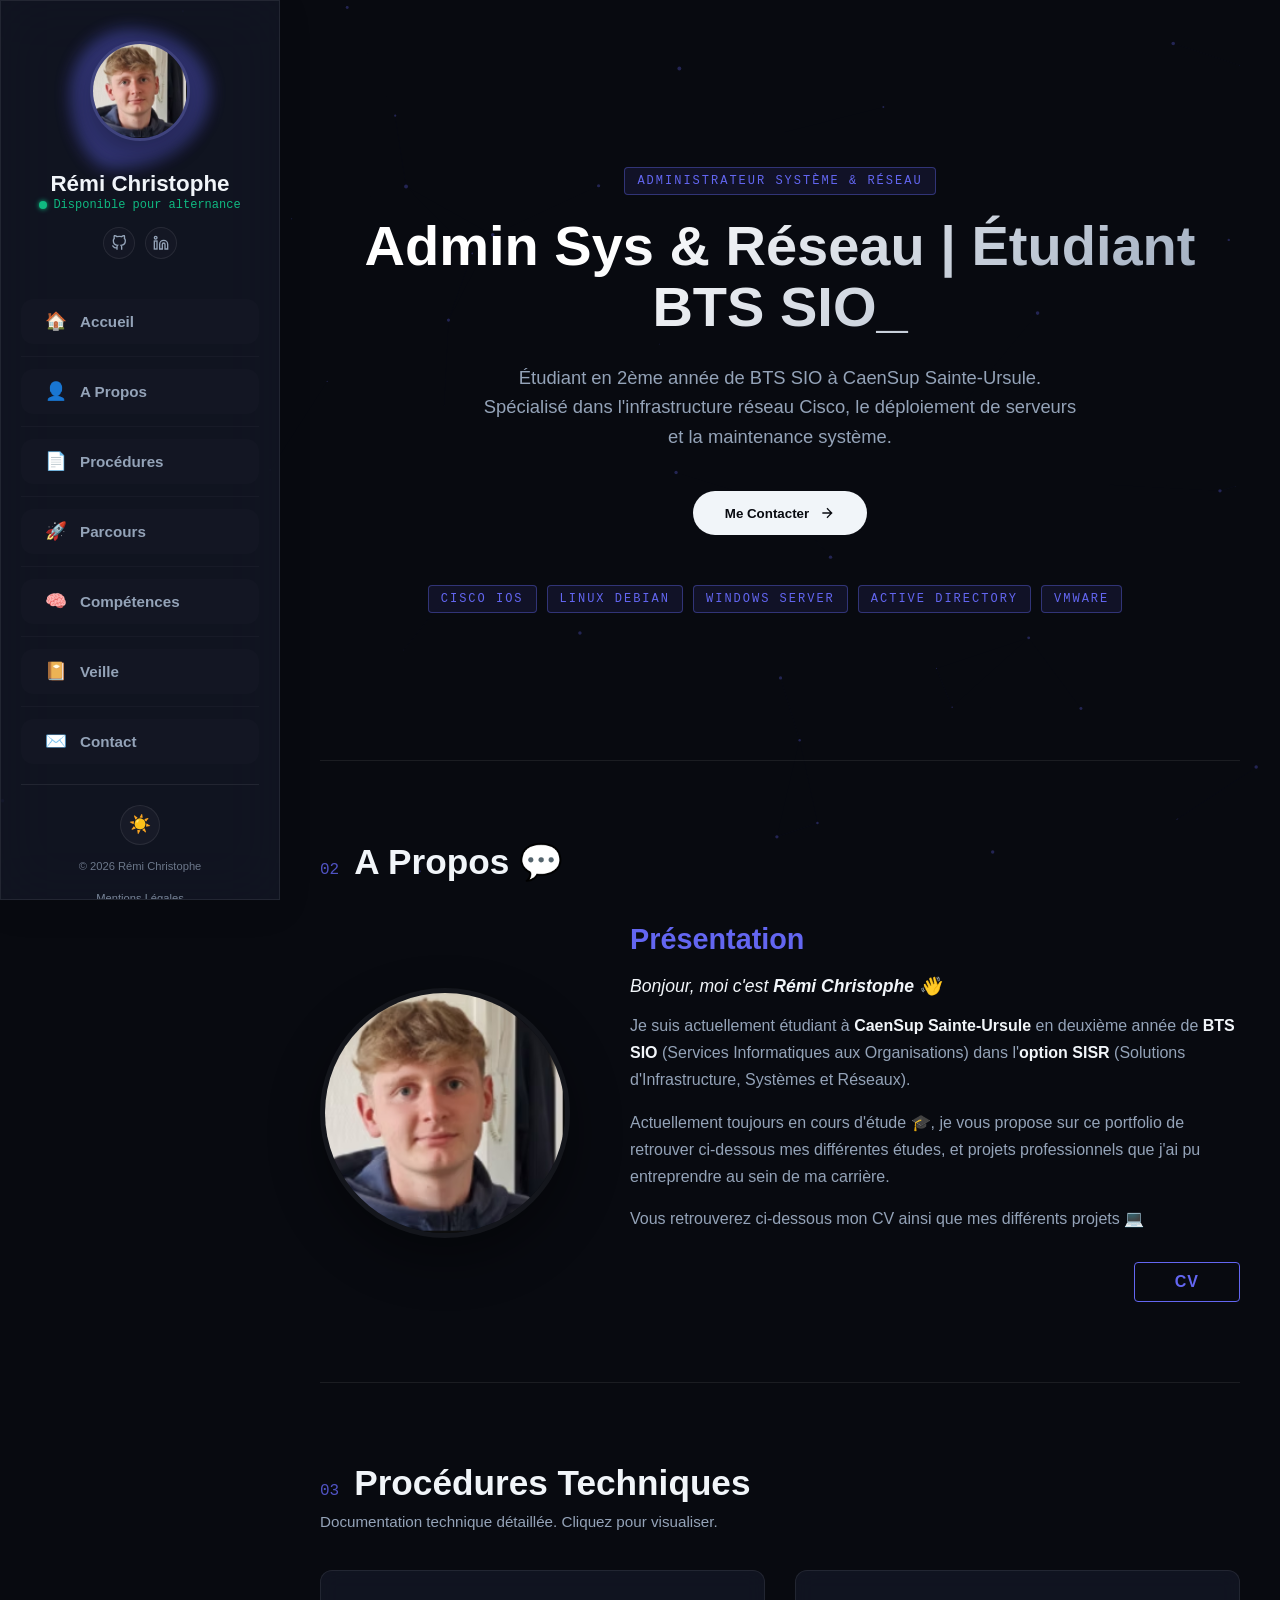
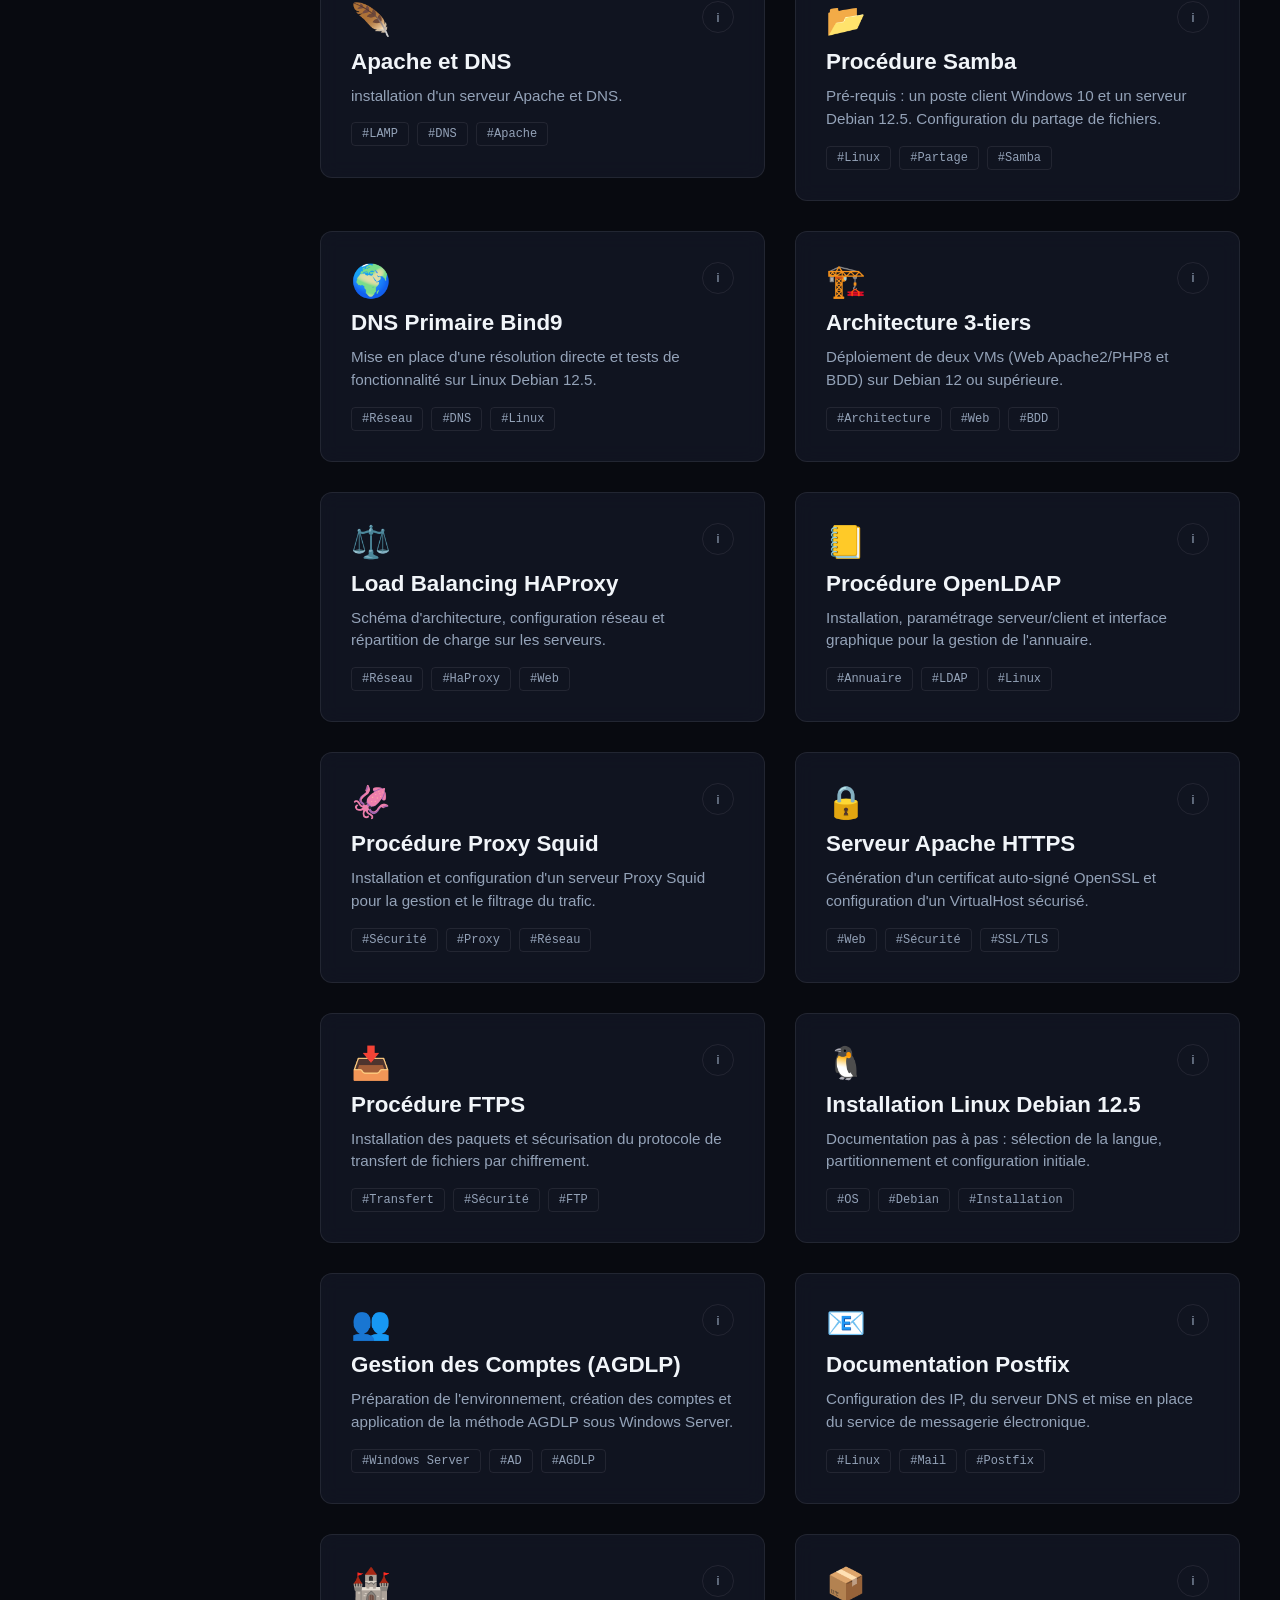
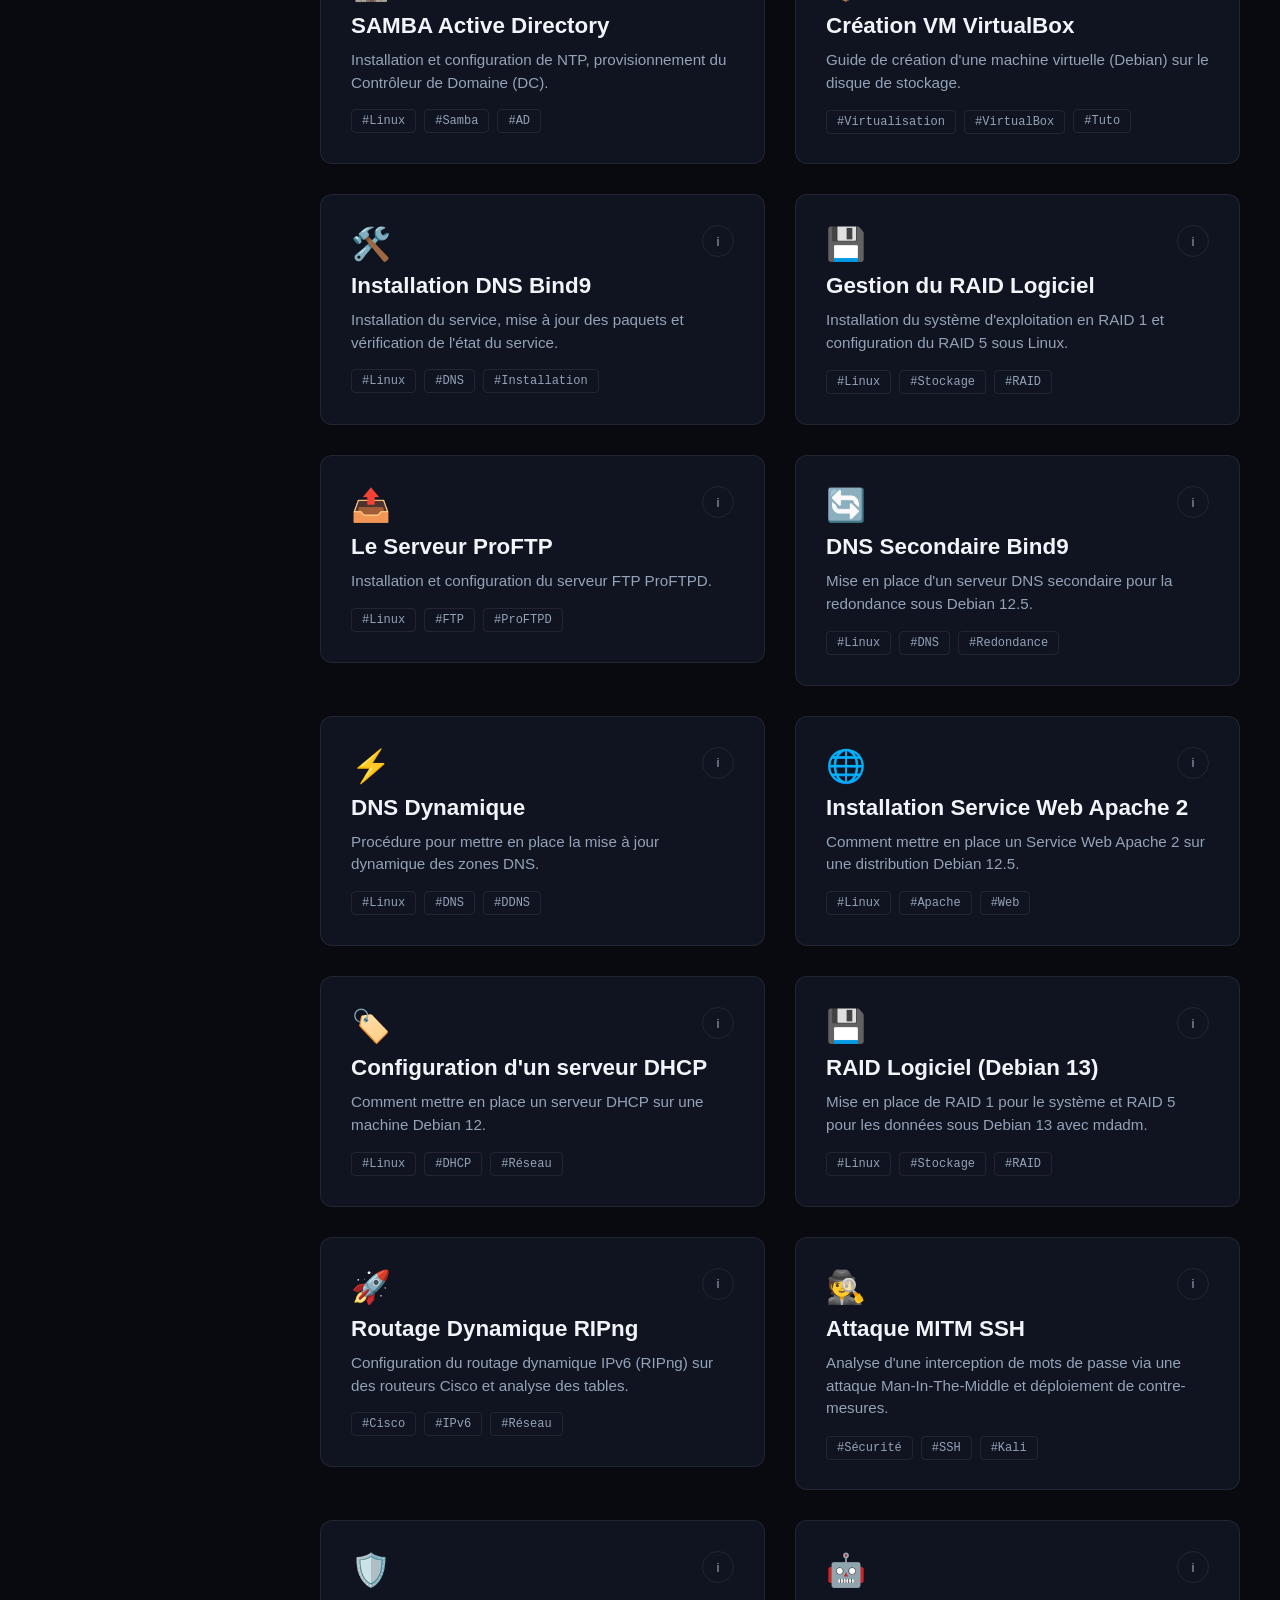
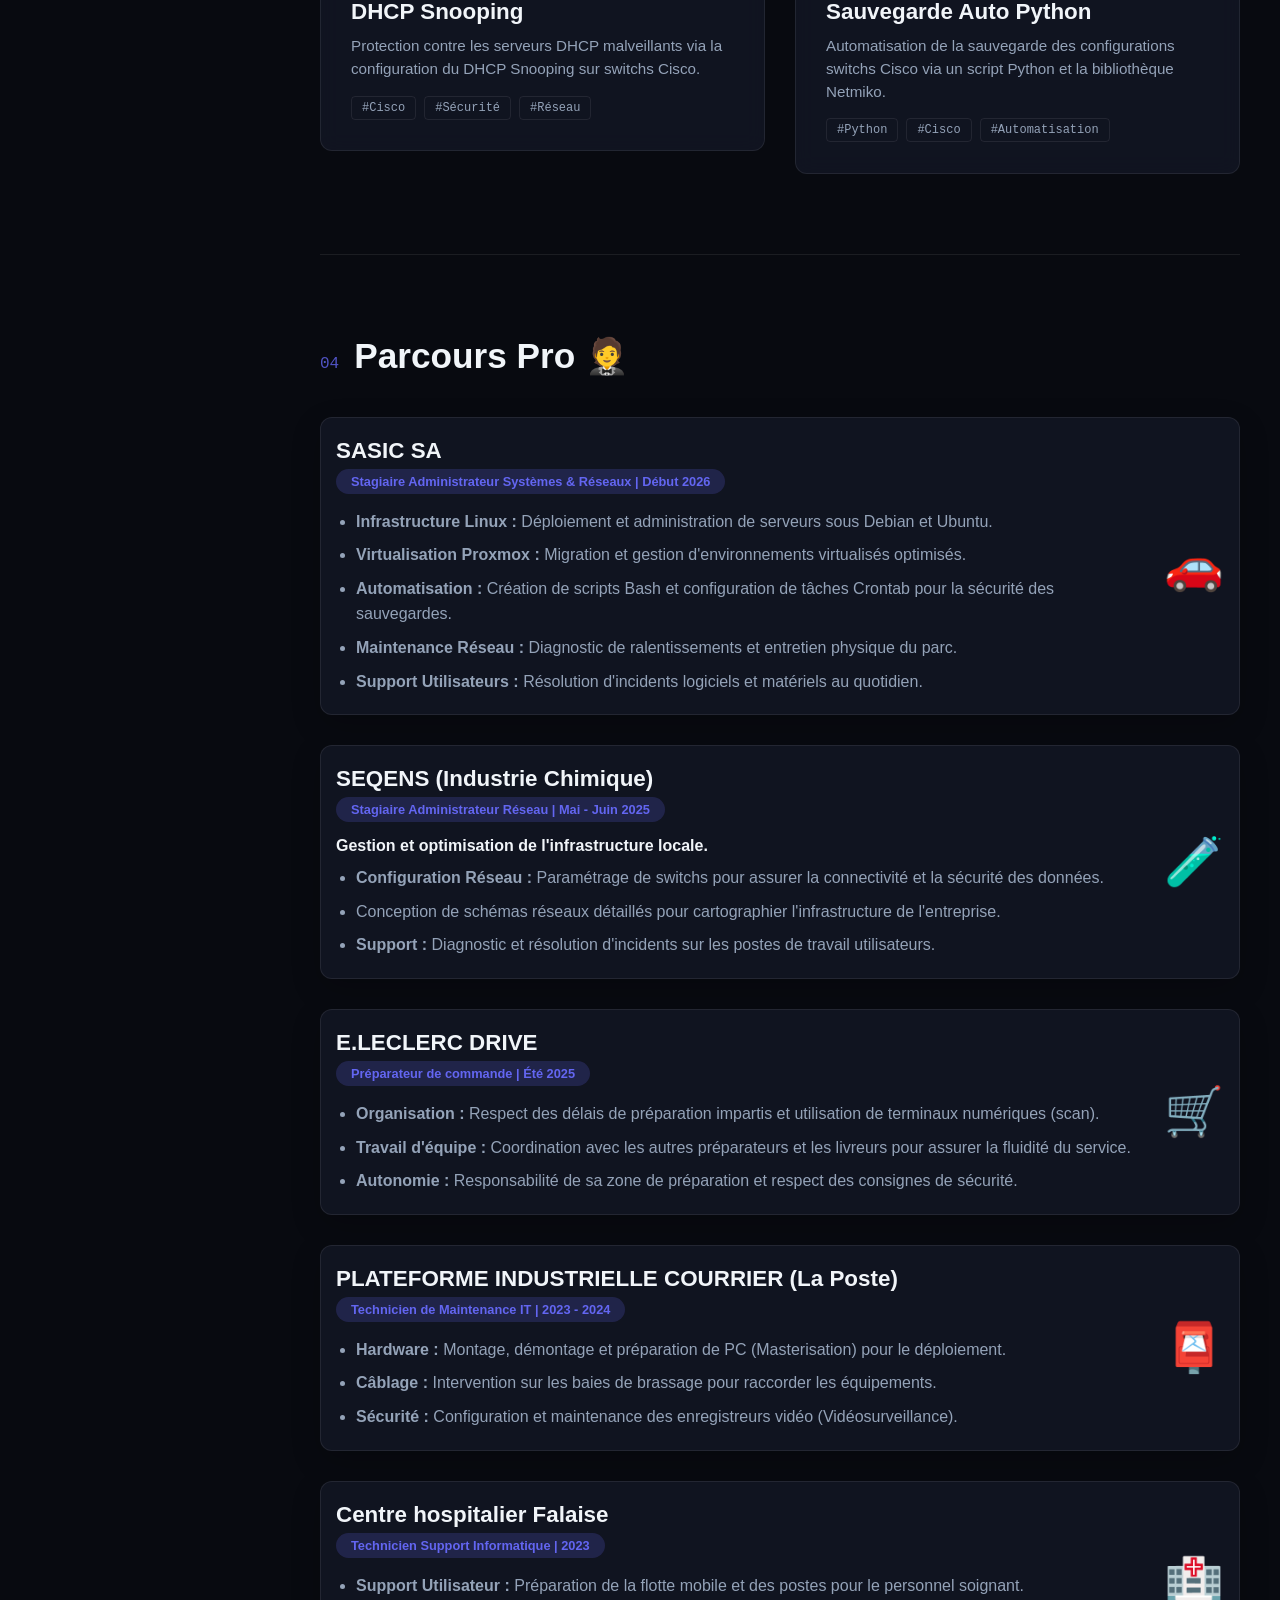
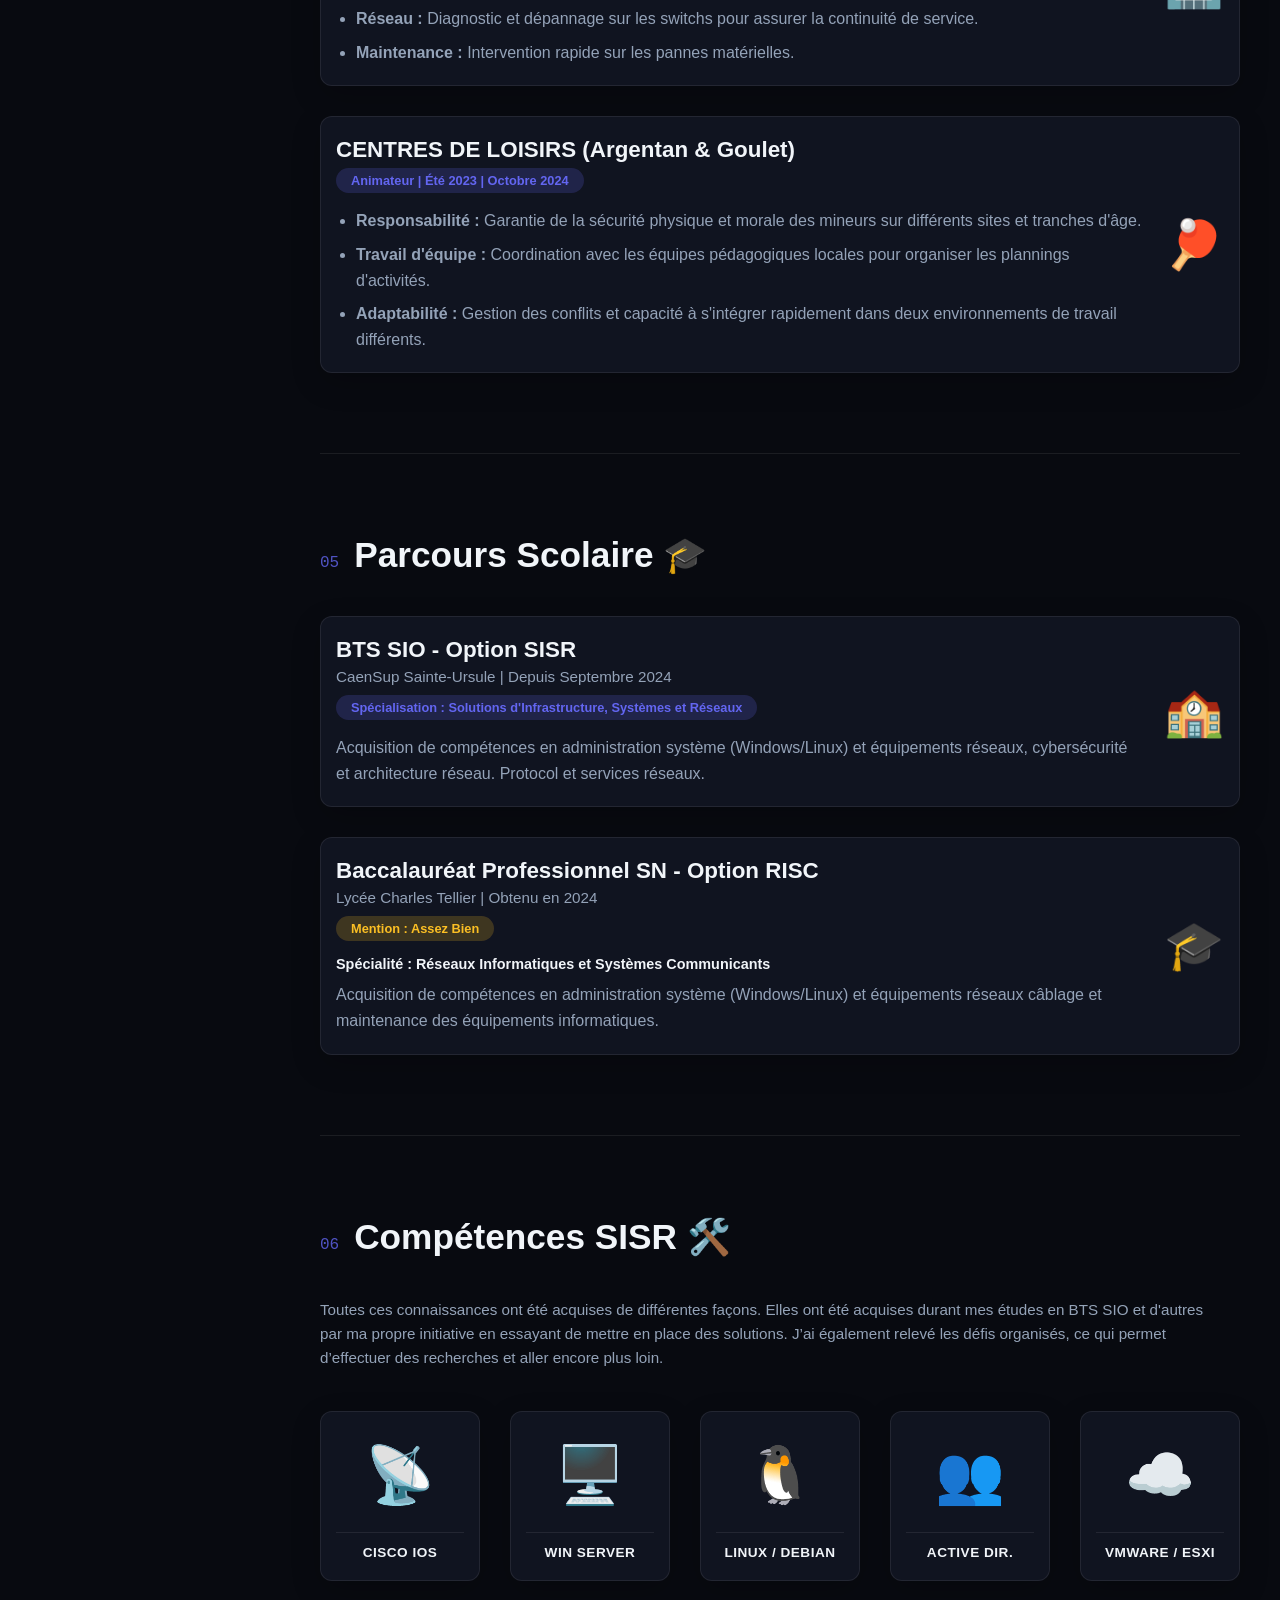
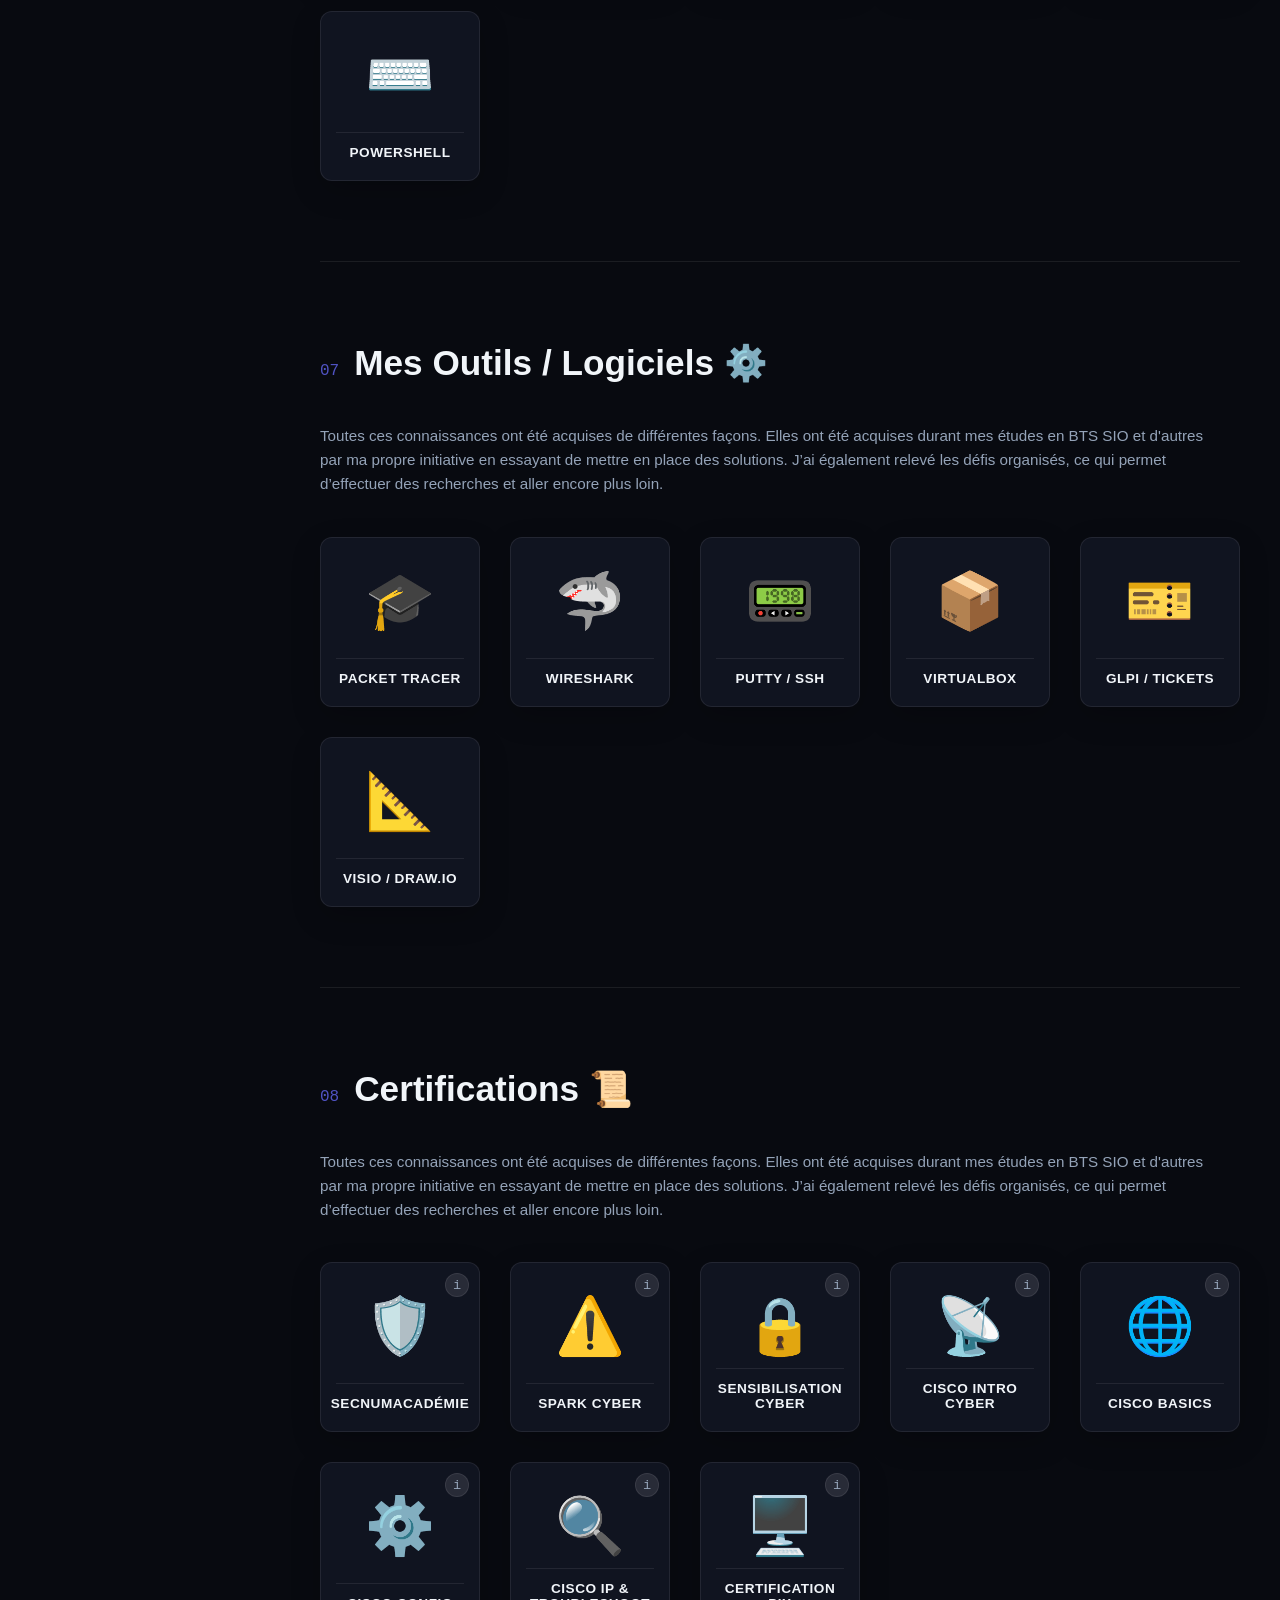
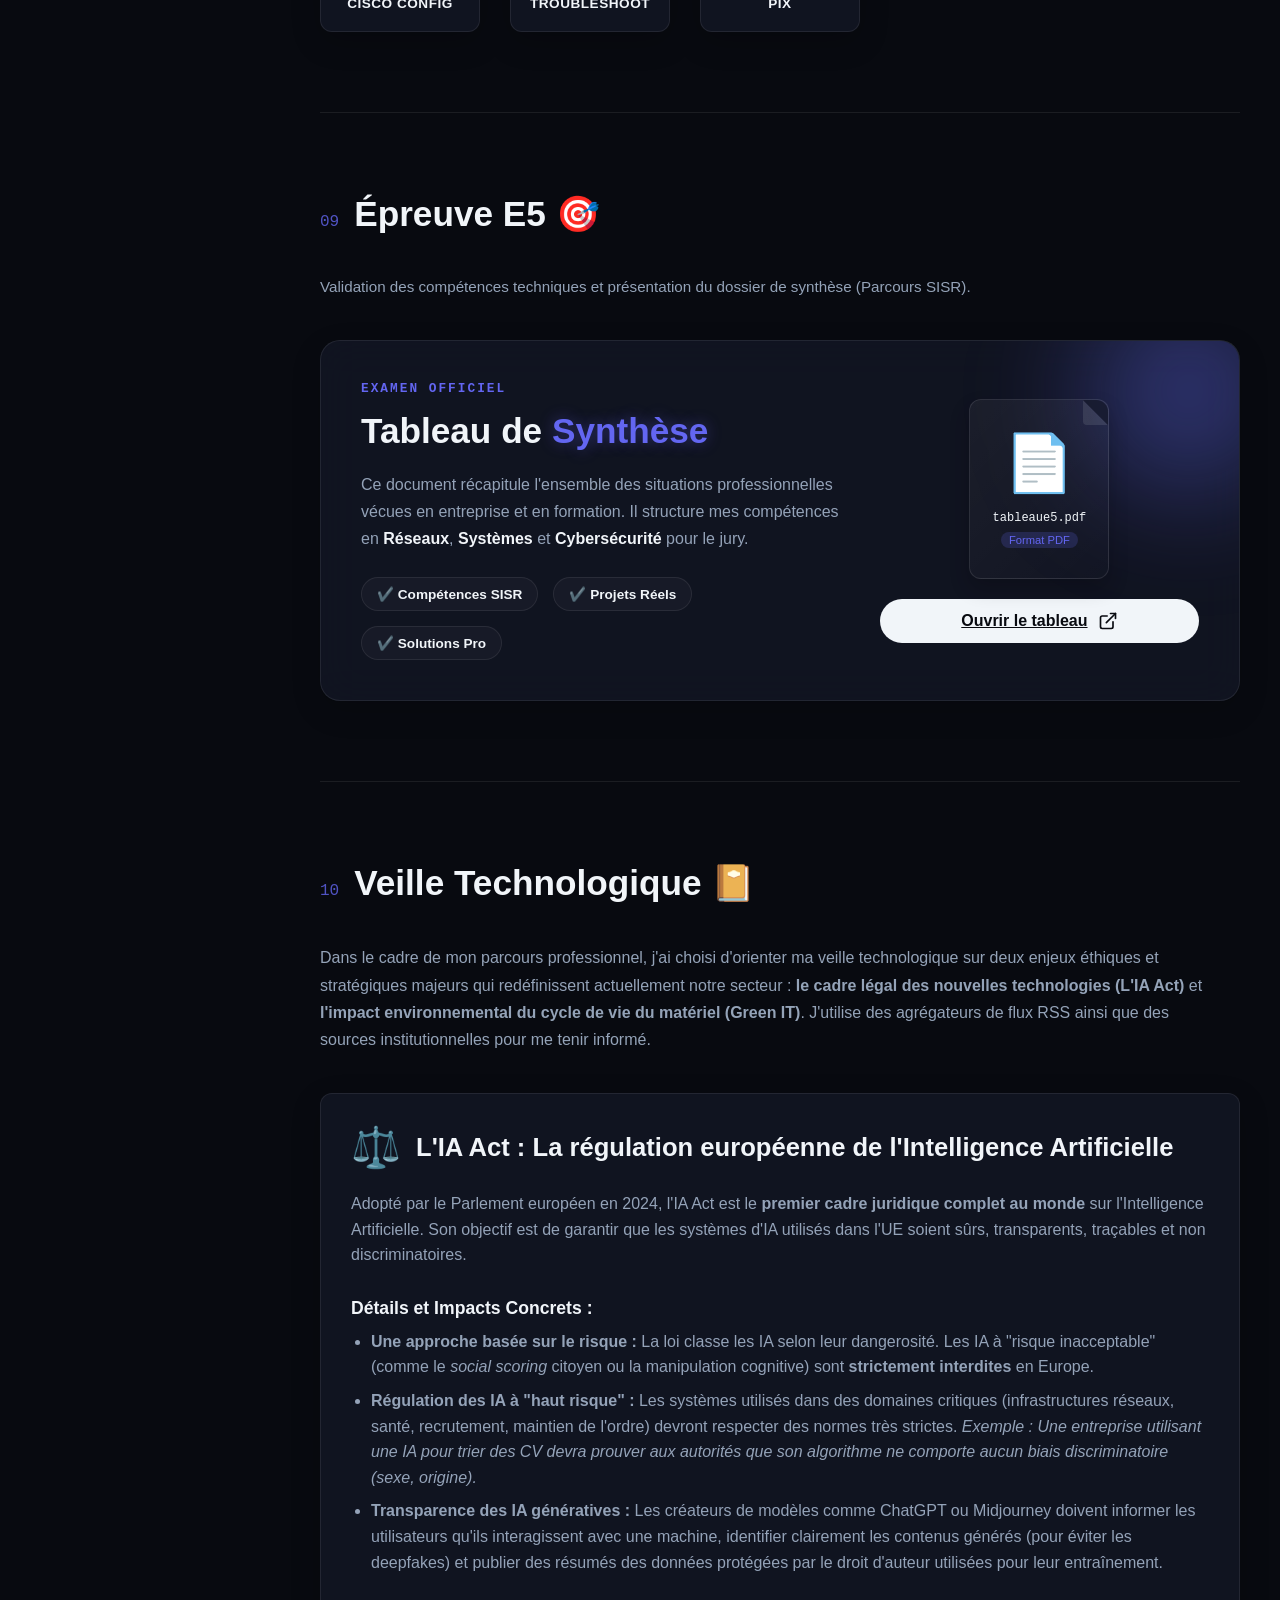
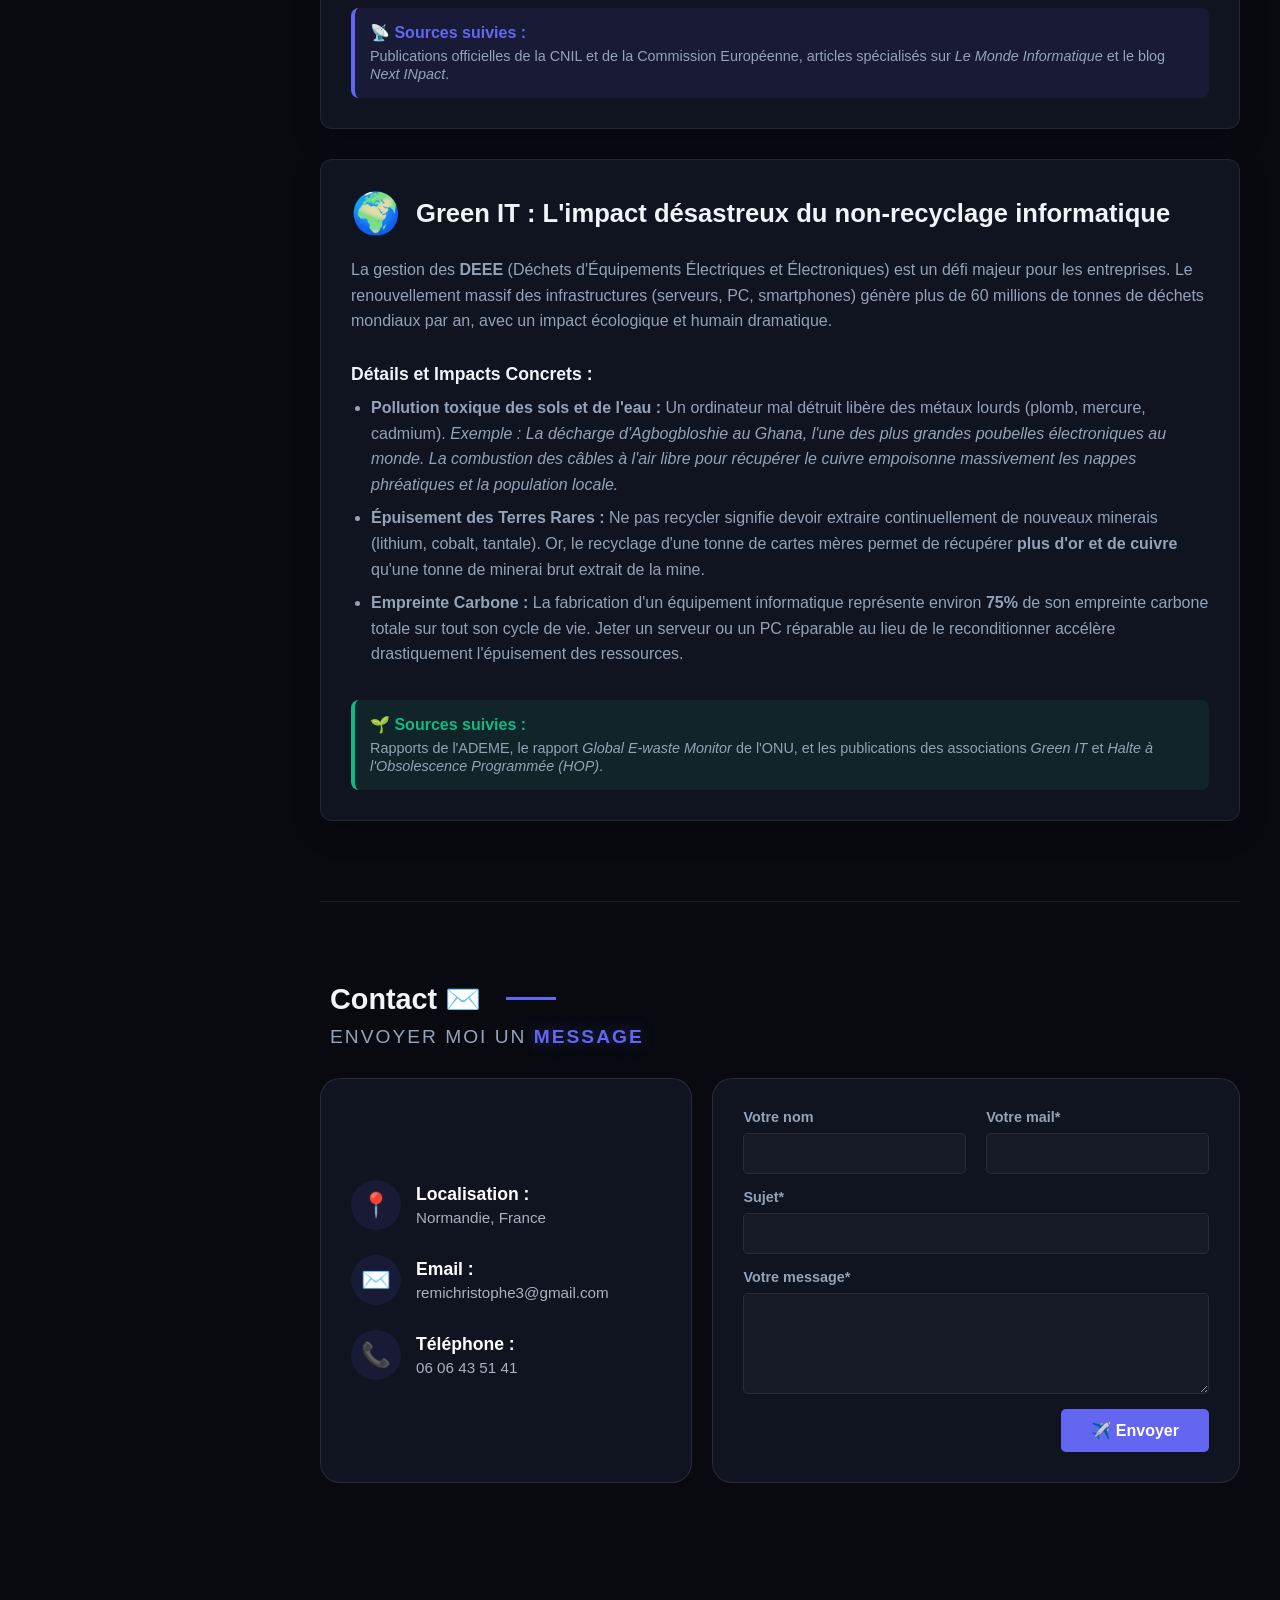
==== commit f999879a: "Update index.html" ====
--- a/index.html
+++ b/index.html
@@ -146,7 +146,7 @@
                     <li><strong>Support Utilisateurs :</strong> Résolution d'incidents logiciels et matériels au quotidien.</li>
                 </ul>
             </div>
-            <div style="font-size: 3rem; margin-left: 20px; align-self: center;">🐧</div>
+            <div style="font-size: 3rem; margin-left: 20px; align-self: center;">🚗</div>
         </div>
 
         <div class="sisr-card" style="height: auto; align-items: flex-start; text-align: left; flex-direction: row; flex-wrap: wrap;">
@@ -201,7 +201,18 @@
             </div>
             <div style="font-size: 3rem; margin-left: 20px; align-self: center;">🏥</div>
         </div>
-
+        <div class="sisr-card" style="height: auto; align-items: flex-start; text-align: left; flex-direction: row; flex-wrap: wrap;">
+                        <div style="flex: 1; min-width: 300px;">
+                            <h4 style="font-size: 1.4rem; color: var(--text-primary); margin-bottom: 5px; font-family: var(--font-heading);">CENTRES DE LOISIRS (Argentan & Goulet)</h4>
+                            <span style="background: rgba(99, 102, 241, 0.2); padding: 5px 15px; border-radius: 50px; font-size: 0.8rem; color: var(--accent); font-weight: 600; display: inline-block; margin-bottom: 15px;">Animateur | Été 2023 | Octobre 2024</span>
+                            <ul style="list-style-type: disc; padding-left: 20px; color: var(--text-secondary); line-height: 1.6;">
+                                <li style="margin-bottom: 8px;"><strong>Responsabilité :</strong> Garantie de la sécurité physique et morale des mineurs sur différents sites et tranches d'âge.</li>
+                                <li style="margin-bottom: 8px;"><strong>Travail d'équipe :</strong> Coordination avec les équipes pédagogiques locales pour organiser les plannings d'activités.</li>
+                                <li><strong>Adaptabilité :</strong> Gestion des conflits et capacité à s'intégrer rapidement dans deux environnements de travail différents.</li>
+                            </ul>
+                        </div>
+                        <div style="font-size: 3rem; margin-left: 20px; align-self: center;">🏓</div>
+                    </div>
     </div>
 </section>
 
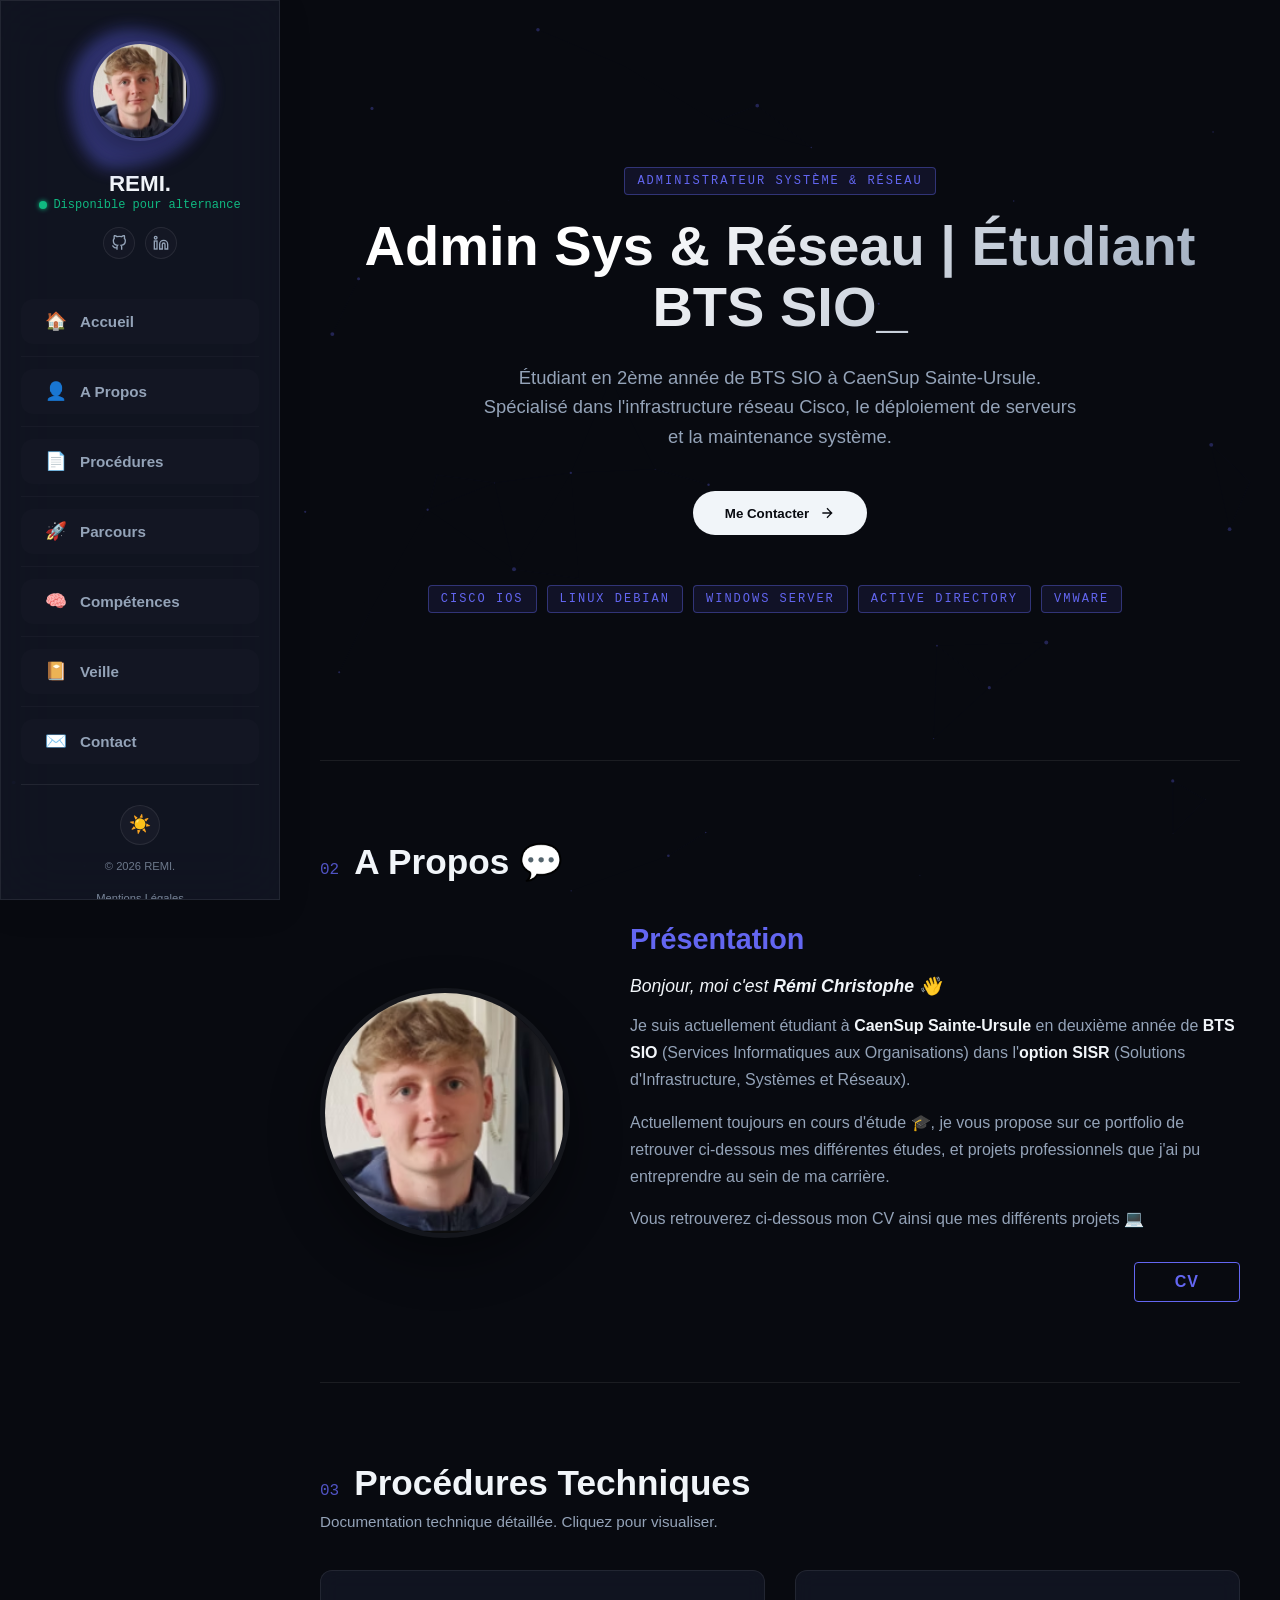
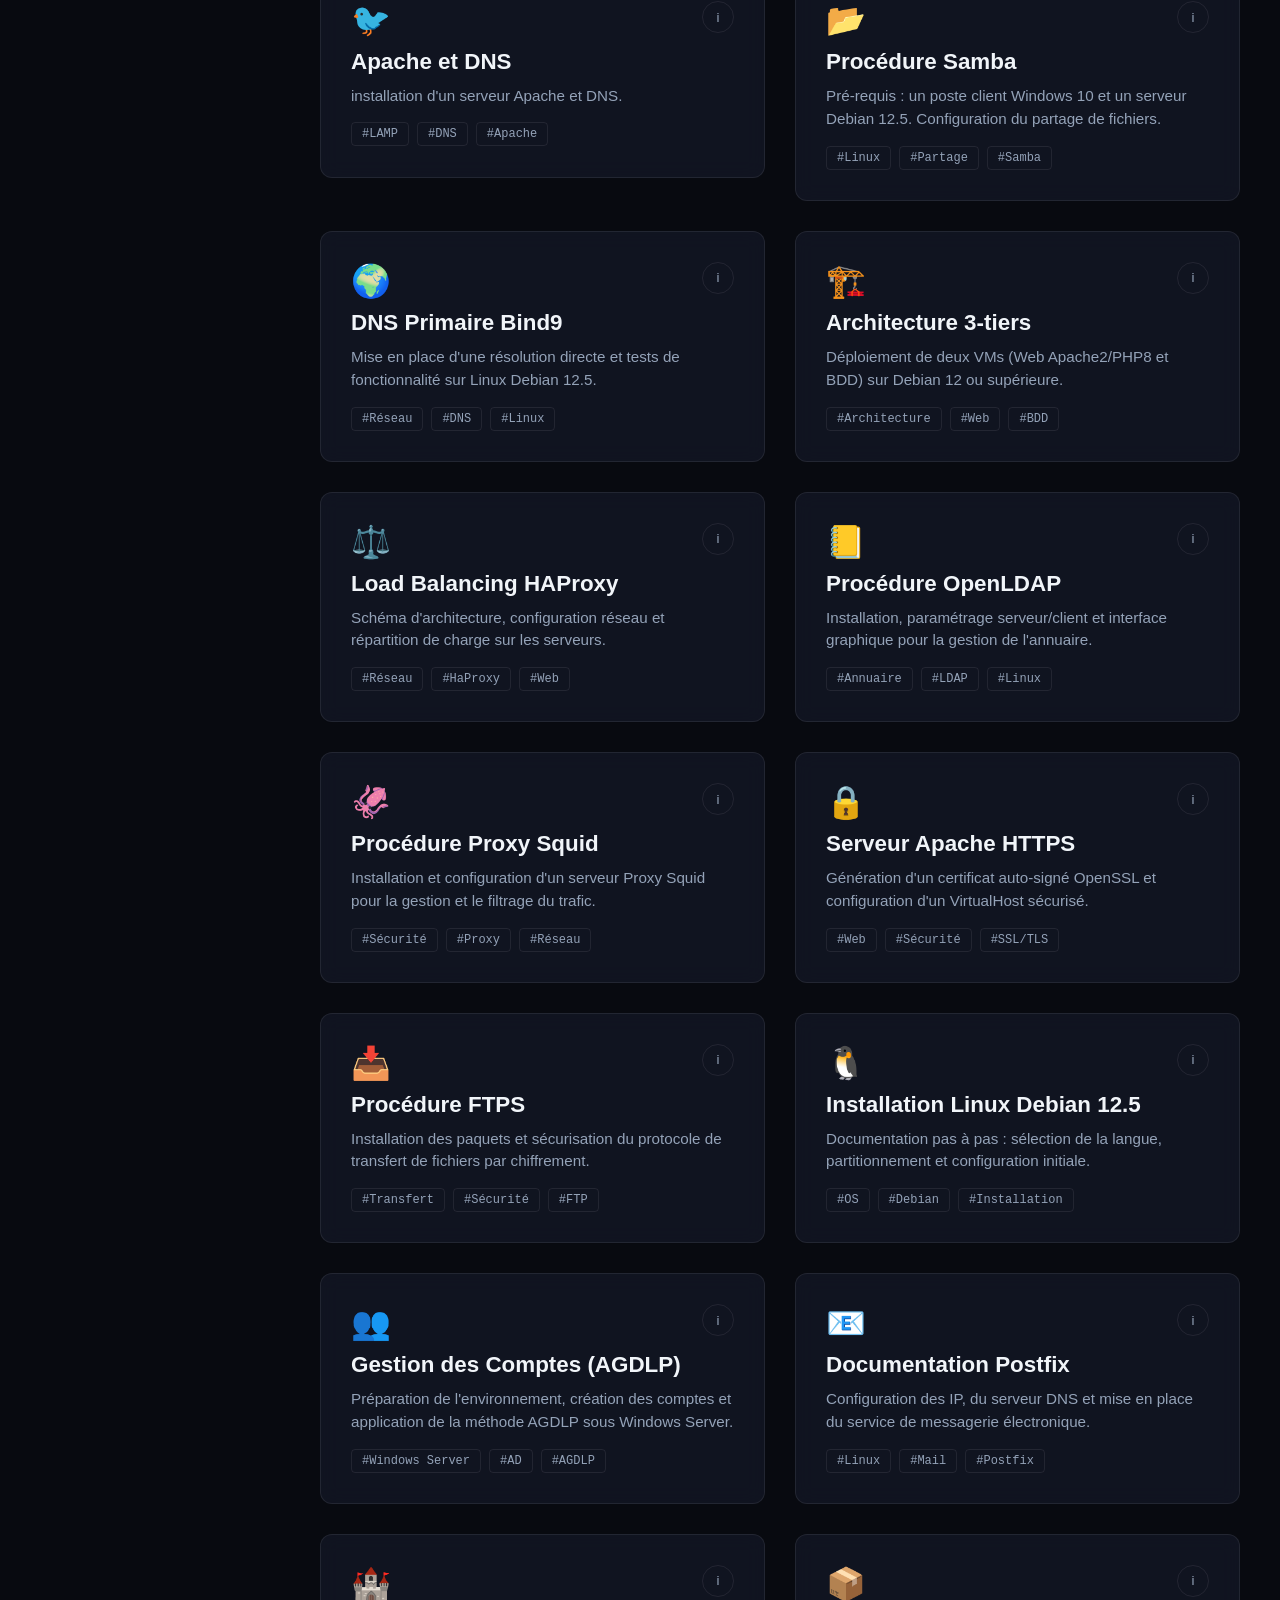
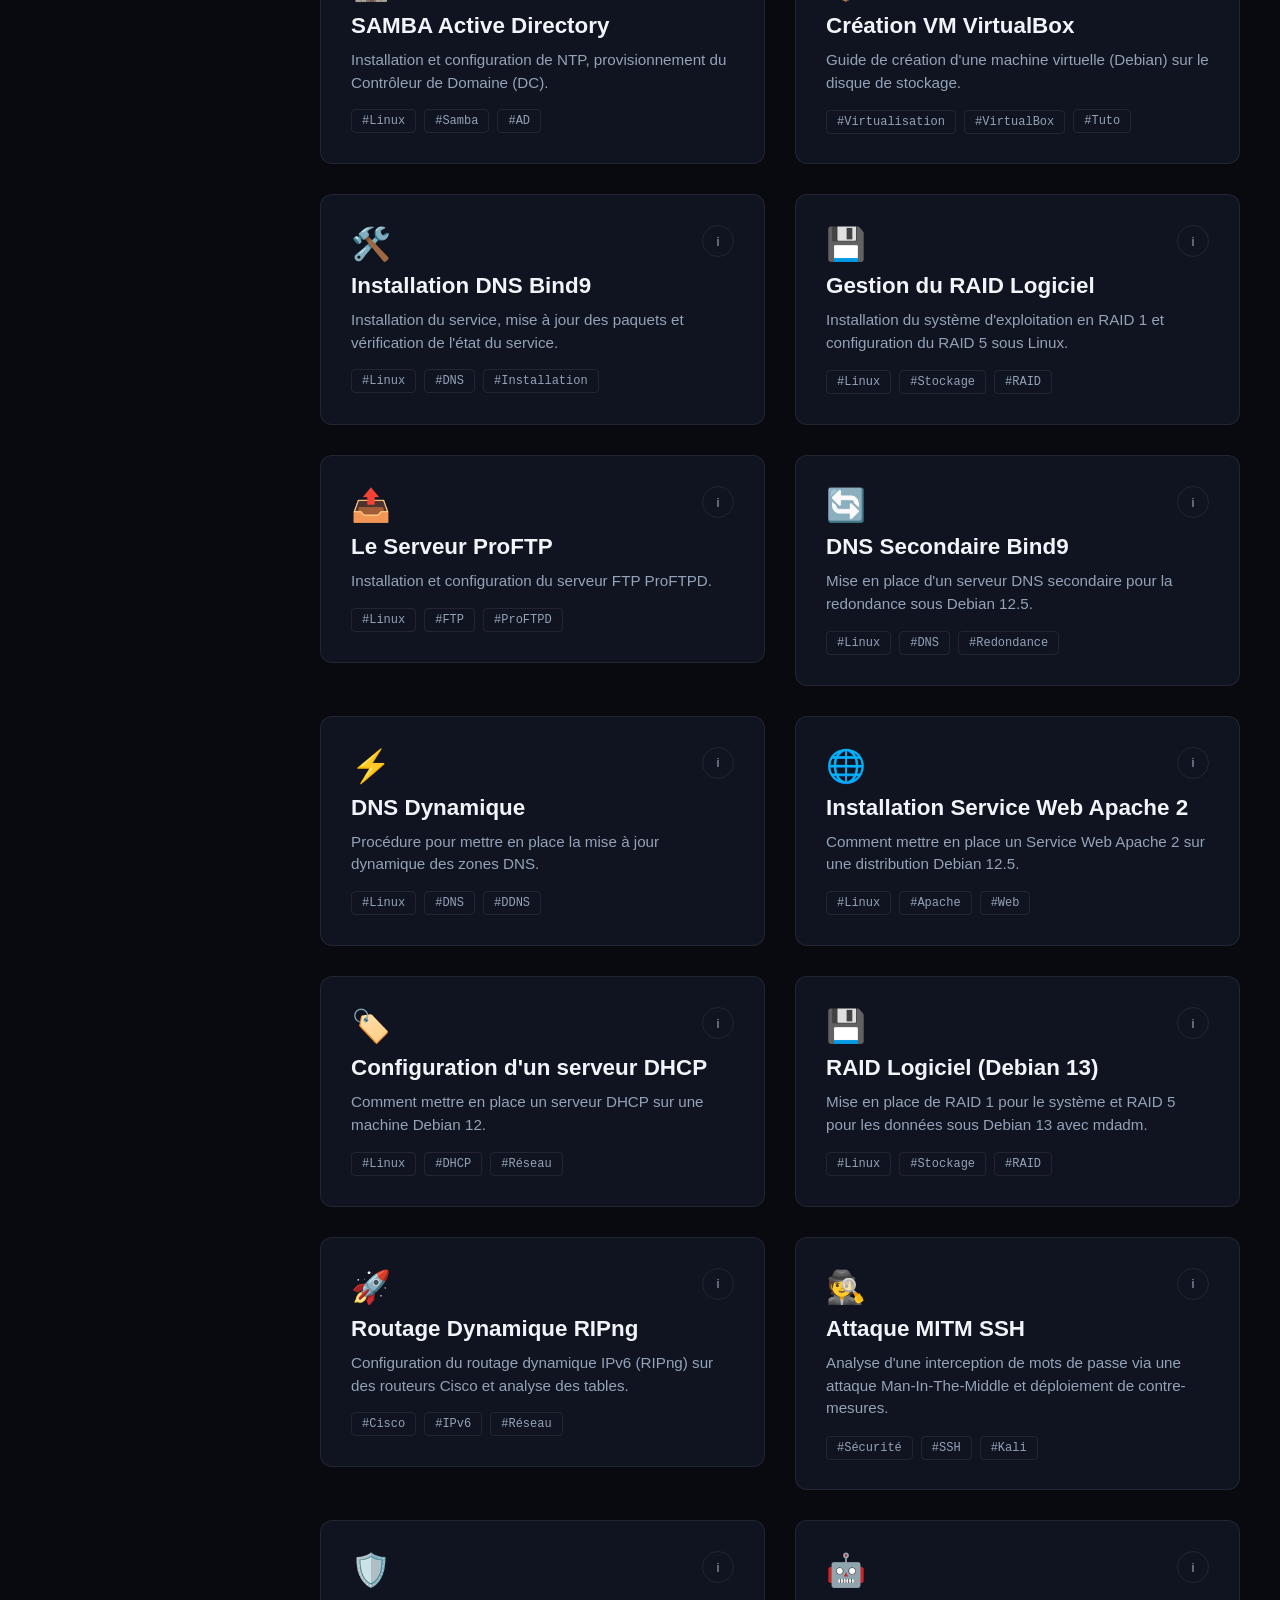
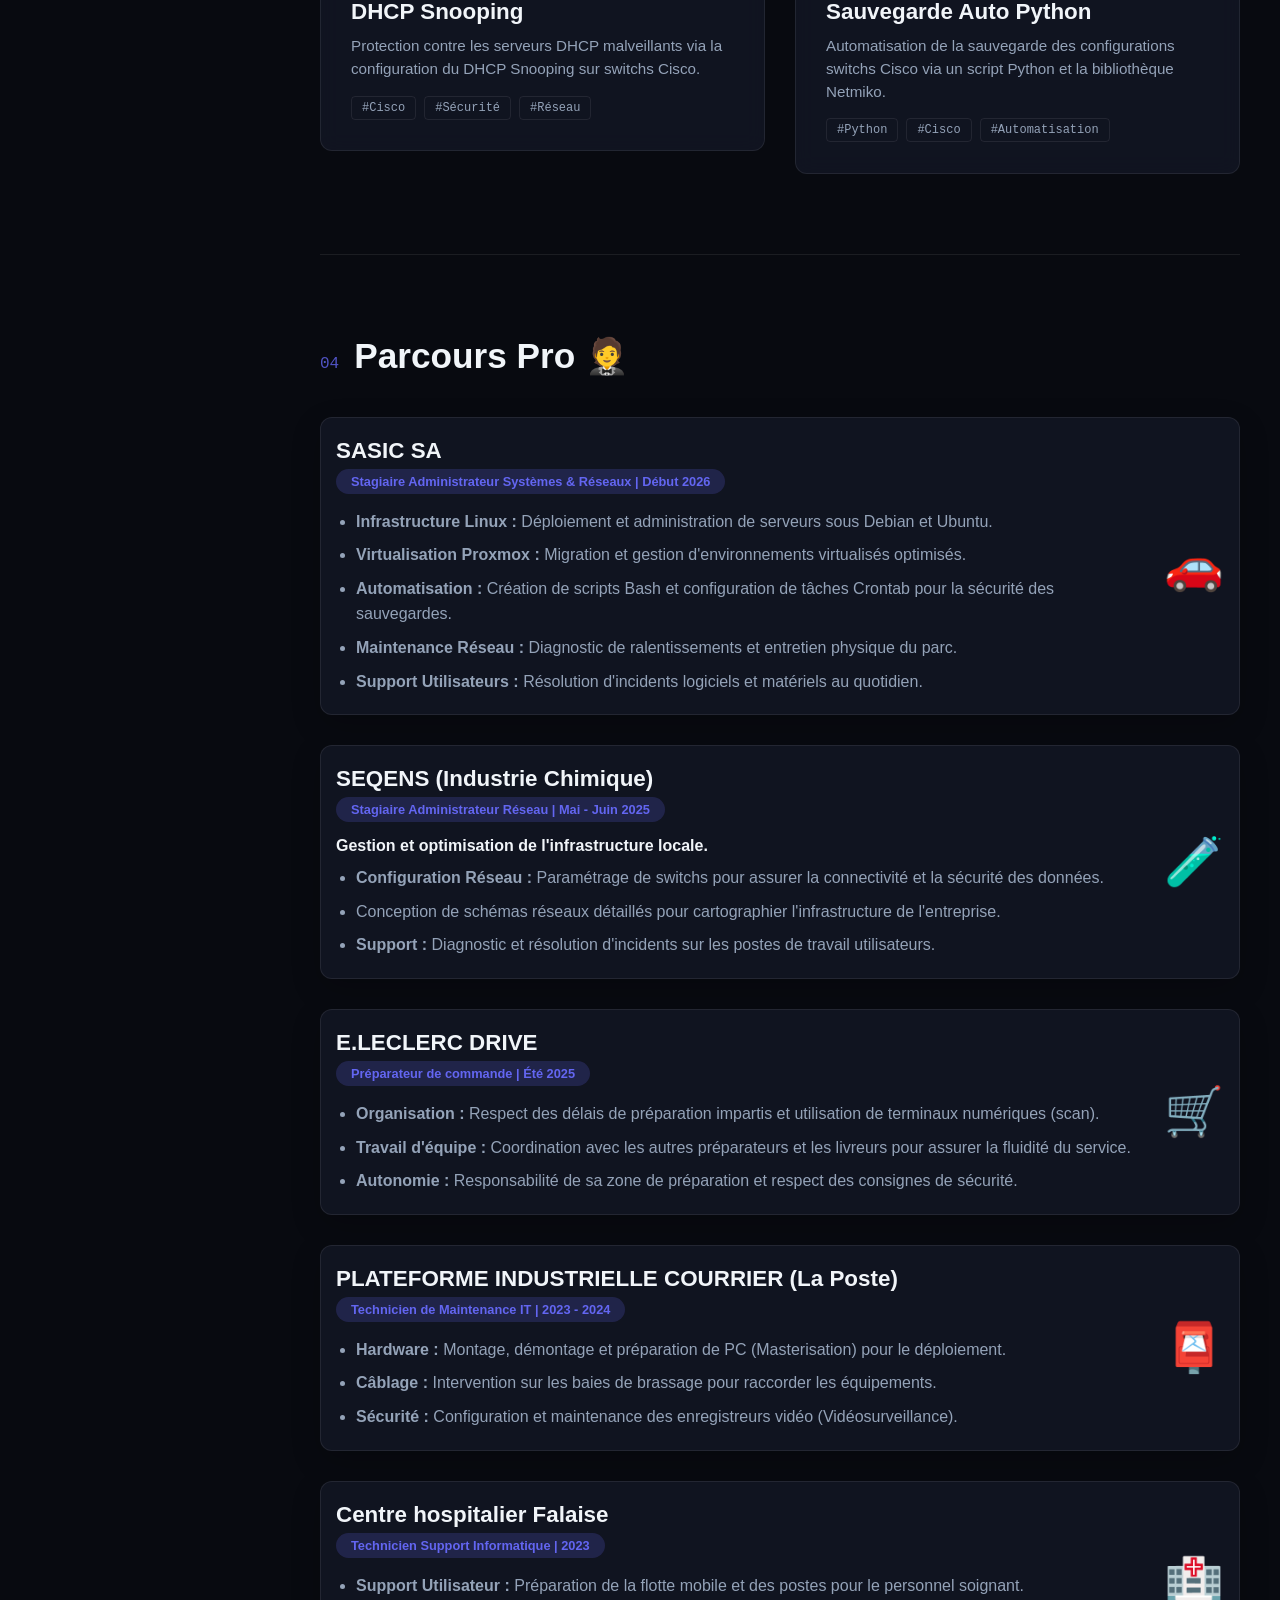
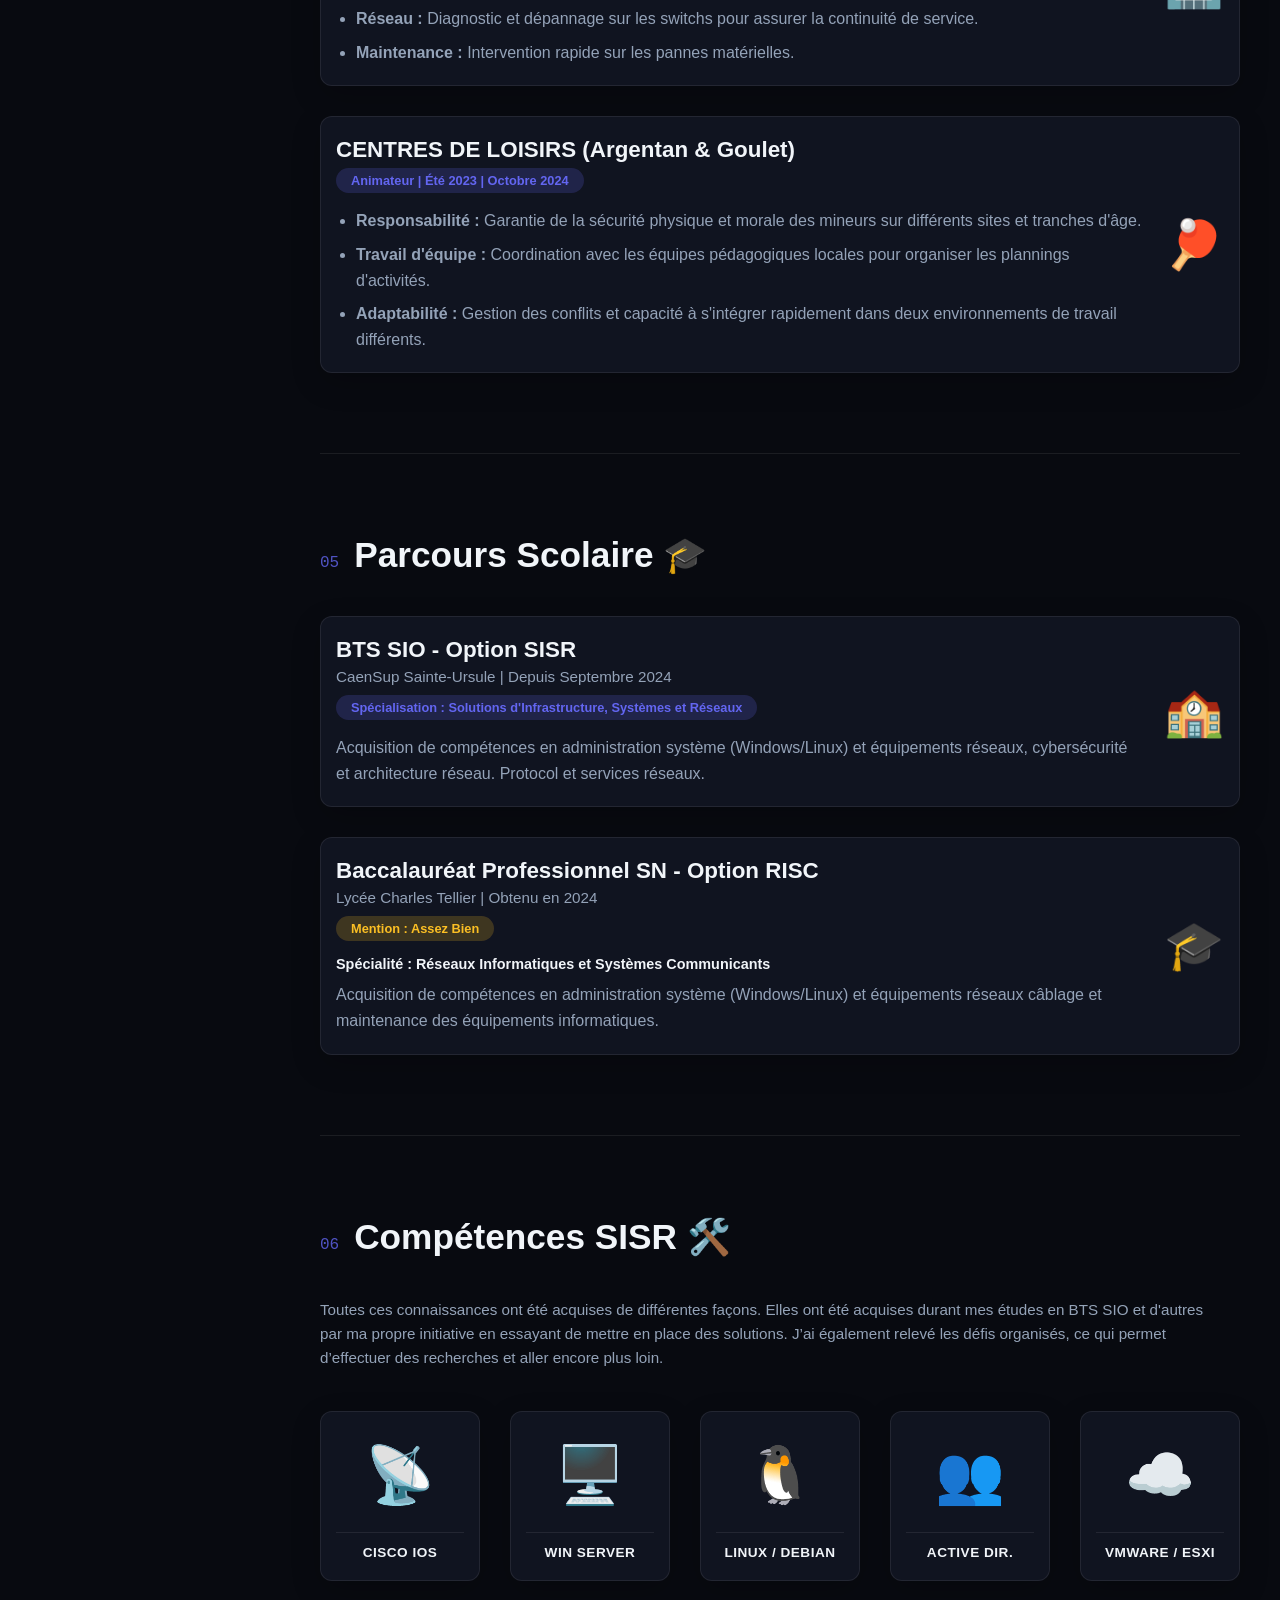
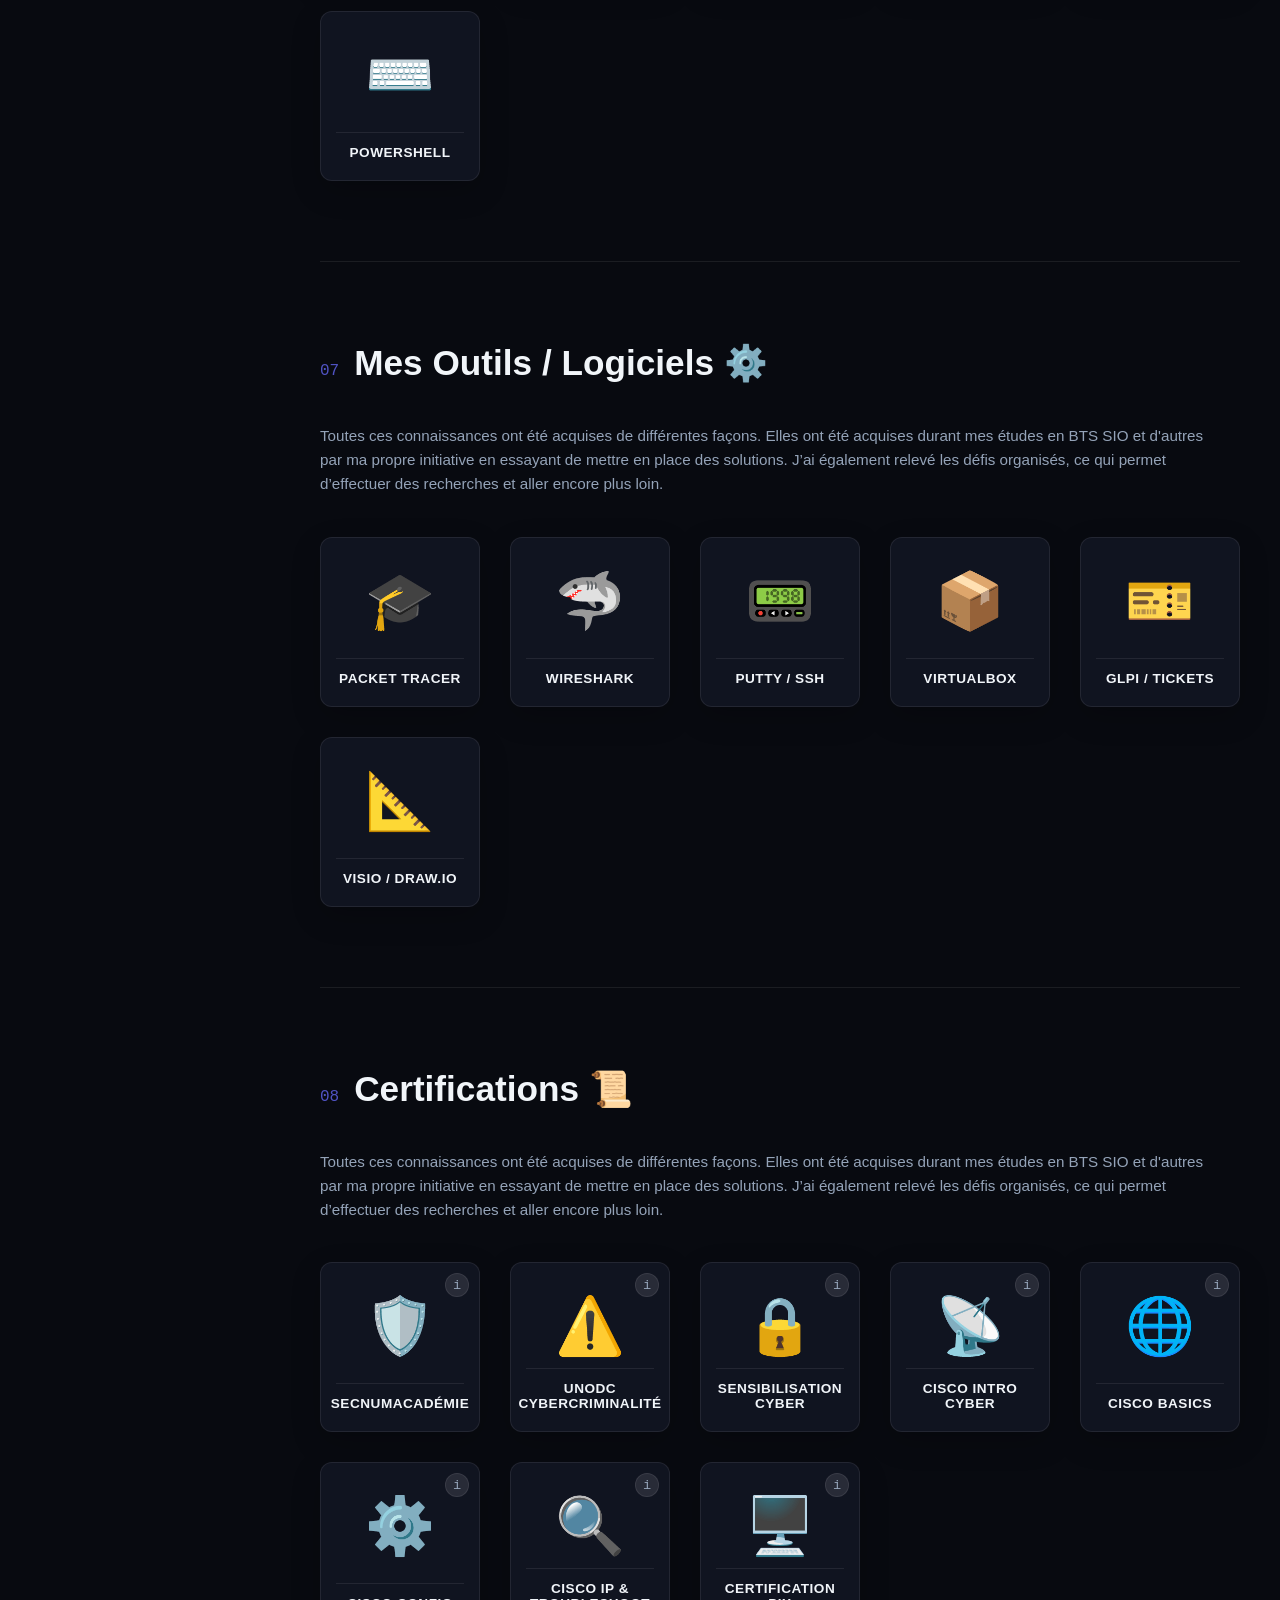
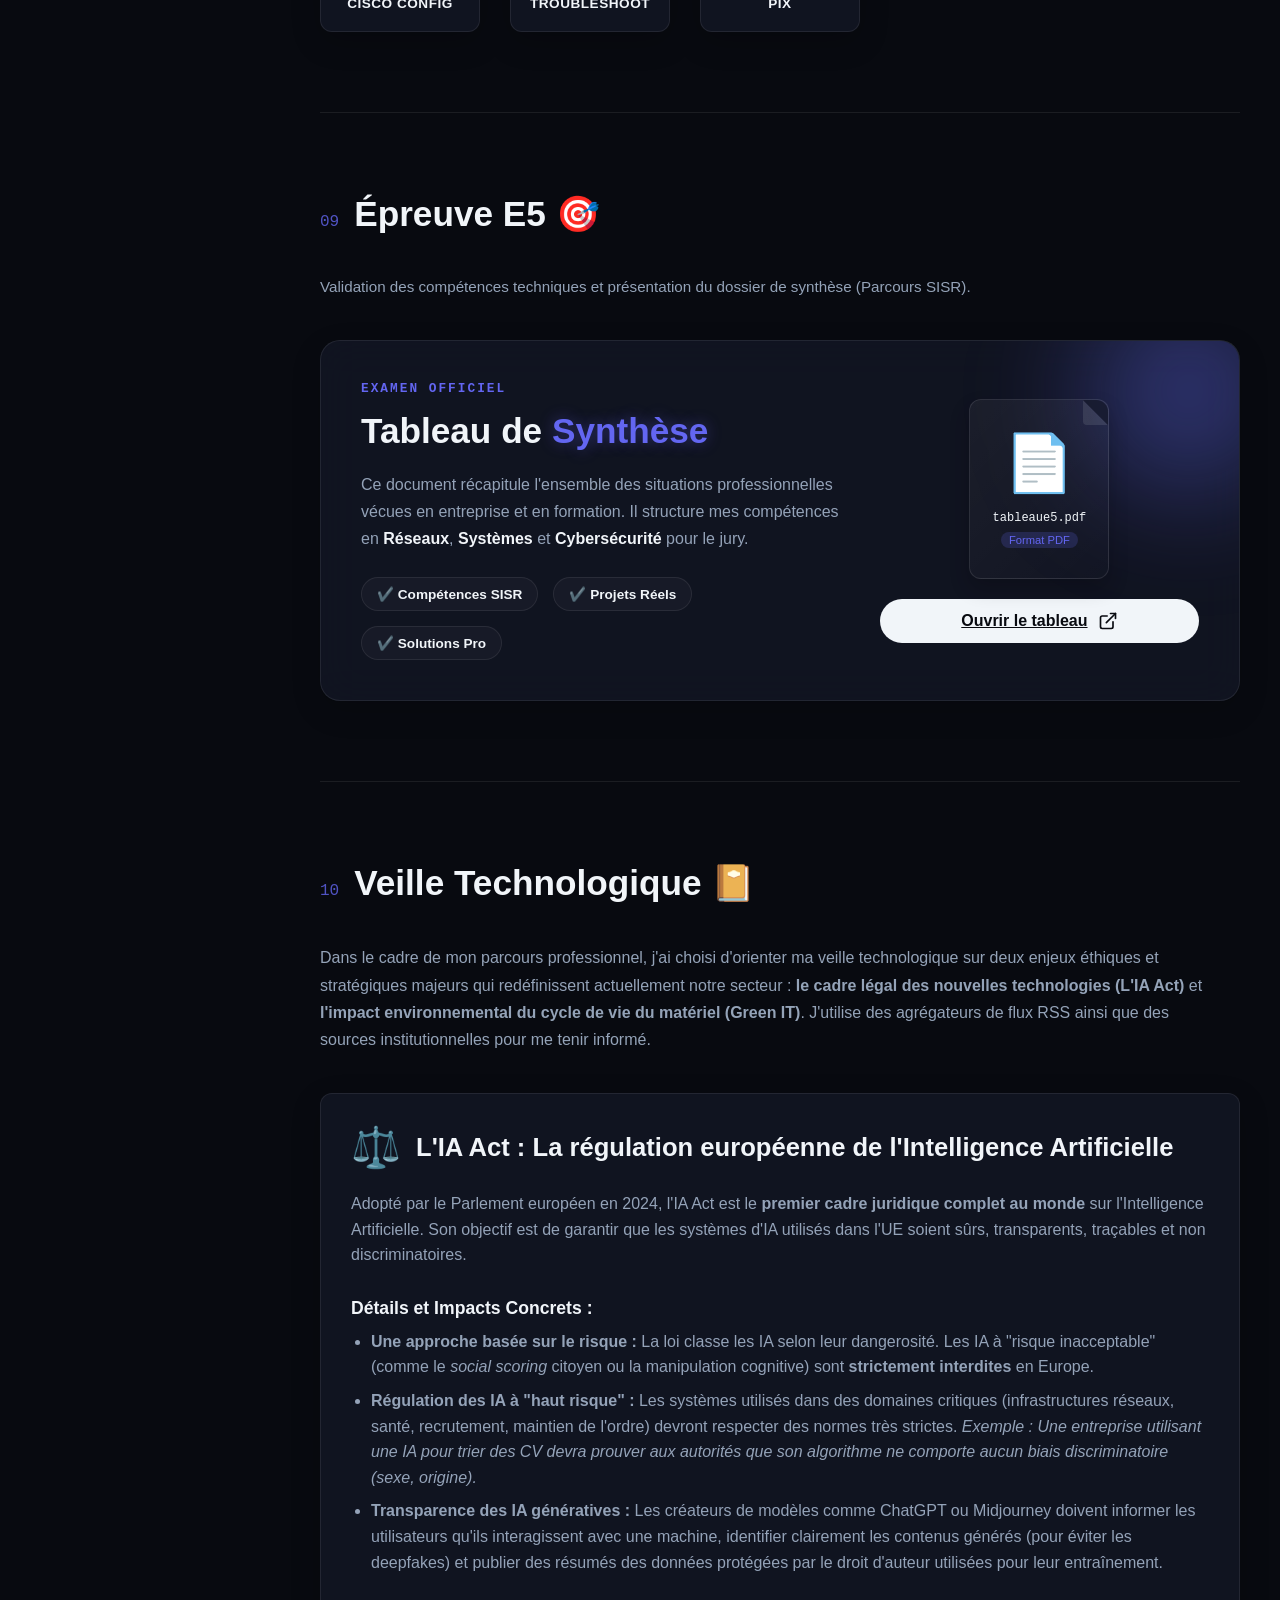
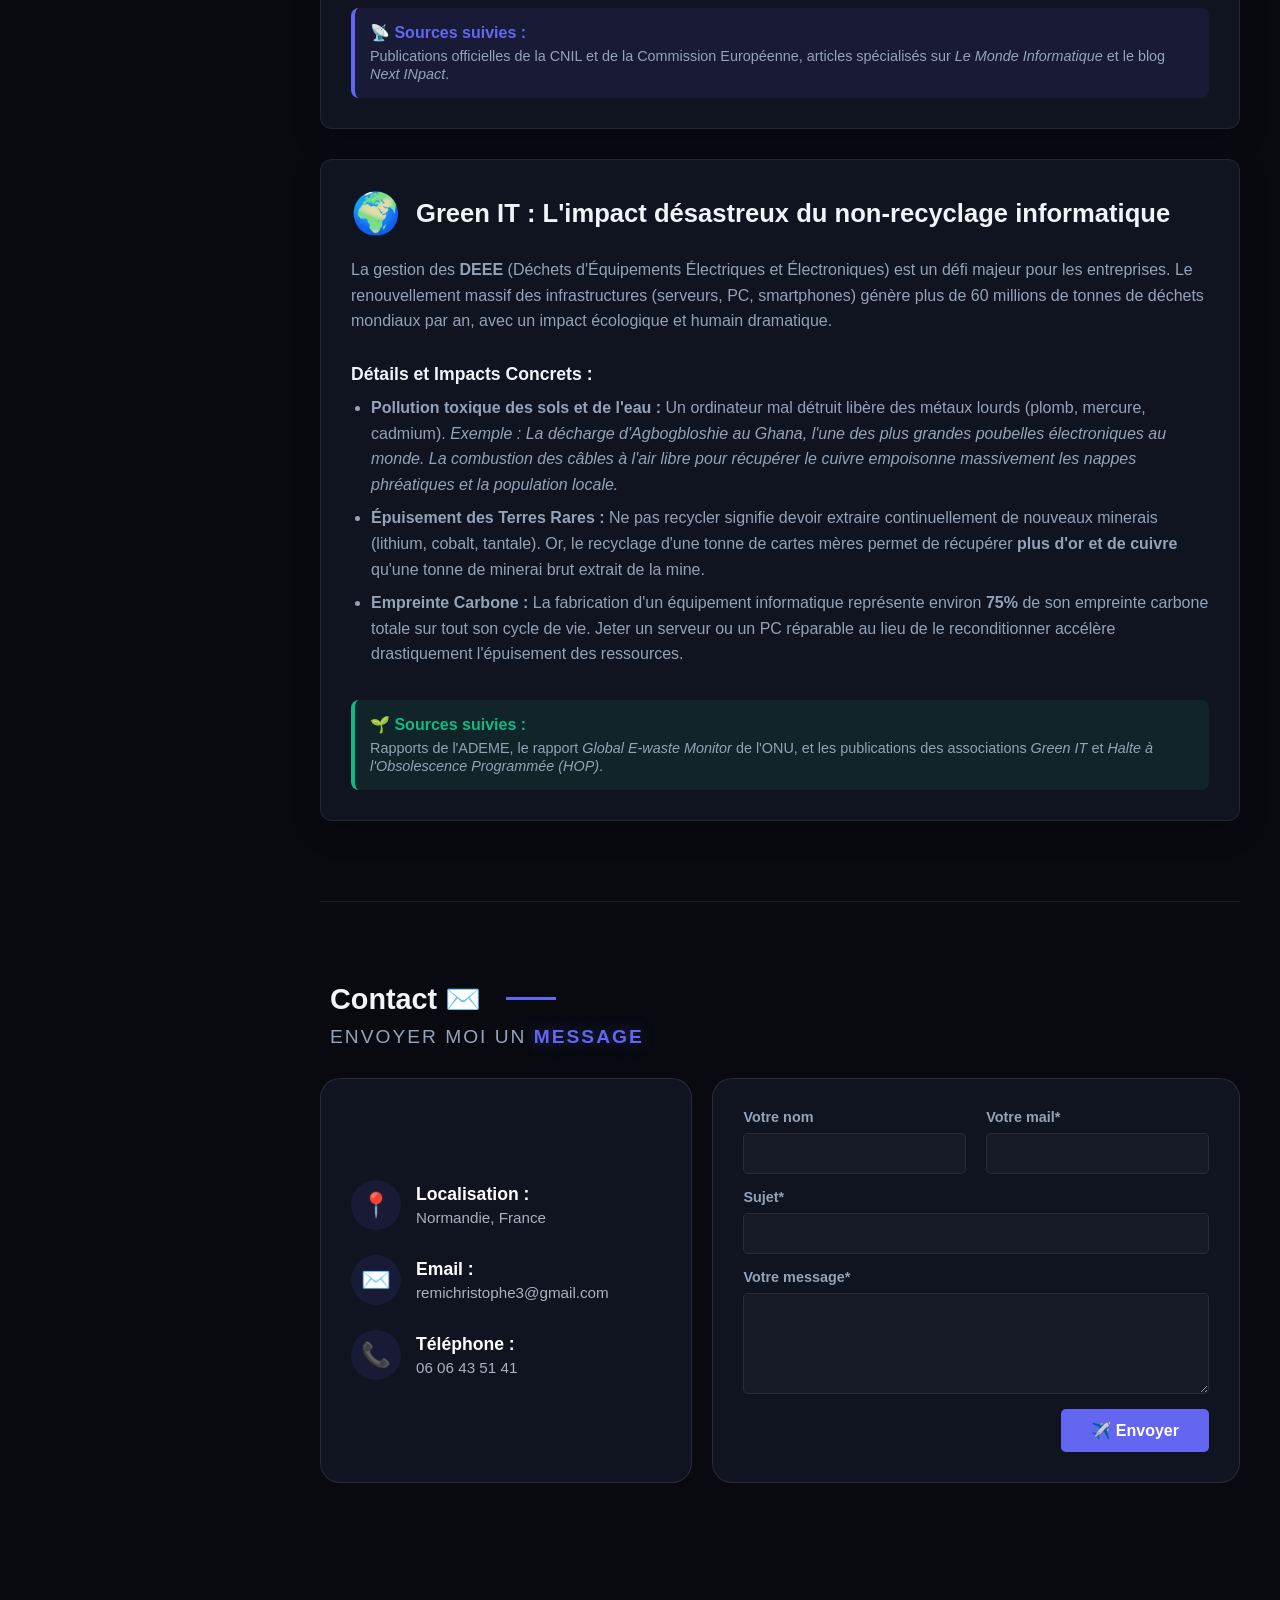
==== commit 0b1ec080: "Update index.html" ====
--- a/index.html
+++ b/index.html
@@ -362,7 +362,7 @@
                         </div>
                         <a href="documents/attestation_spark.pdf" target="_blank" class="cert-link-overlay">
                             <div class="sisr-icon">⚠️</div>
-                            <div class="sisr-label">SPARK CYBER</div>
+                            <div class="sisr-label">UNODC Cybercriminalité</div>
                             <div class="pdf-badge">Voir le PDF 📄</div>
                         </a>
                     </div>
